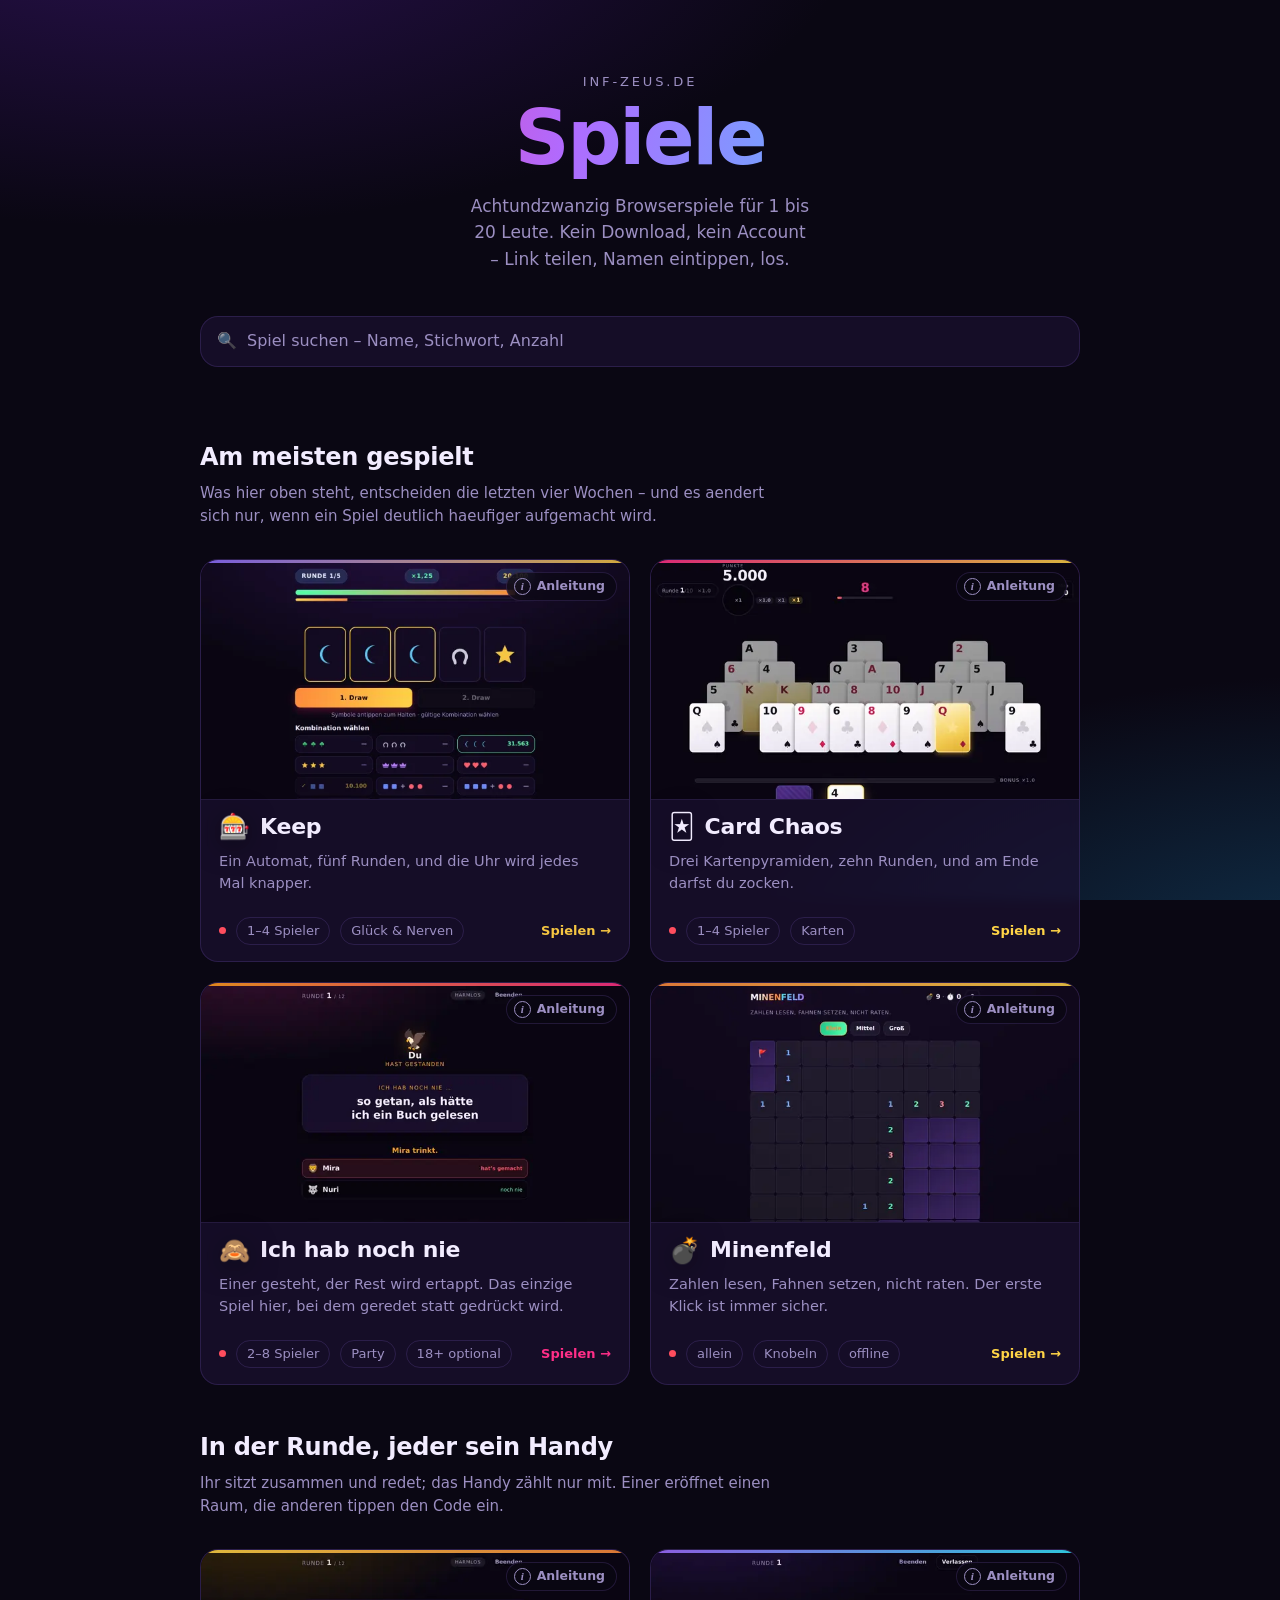
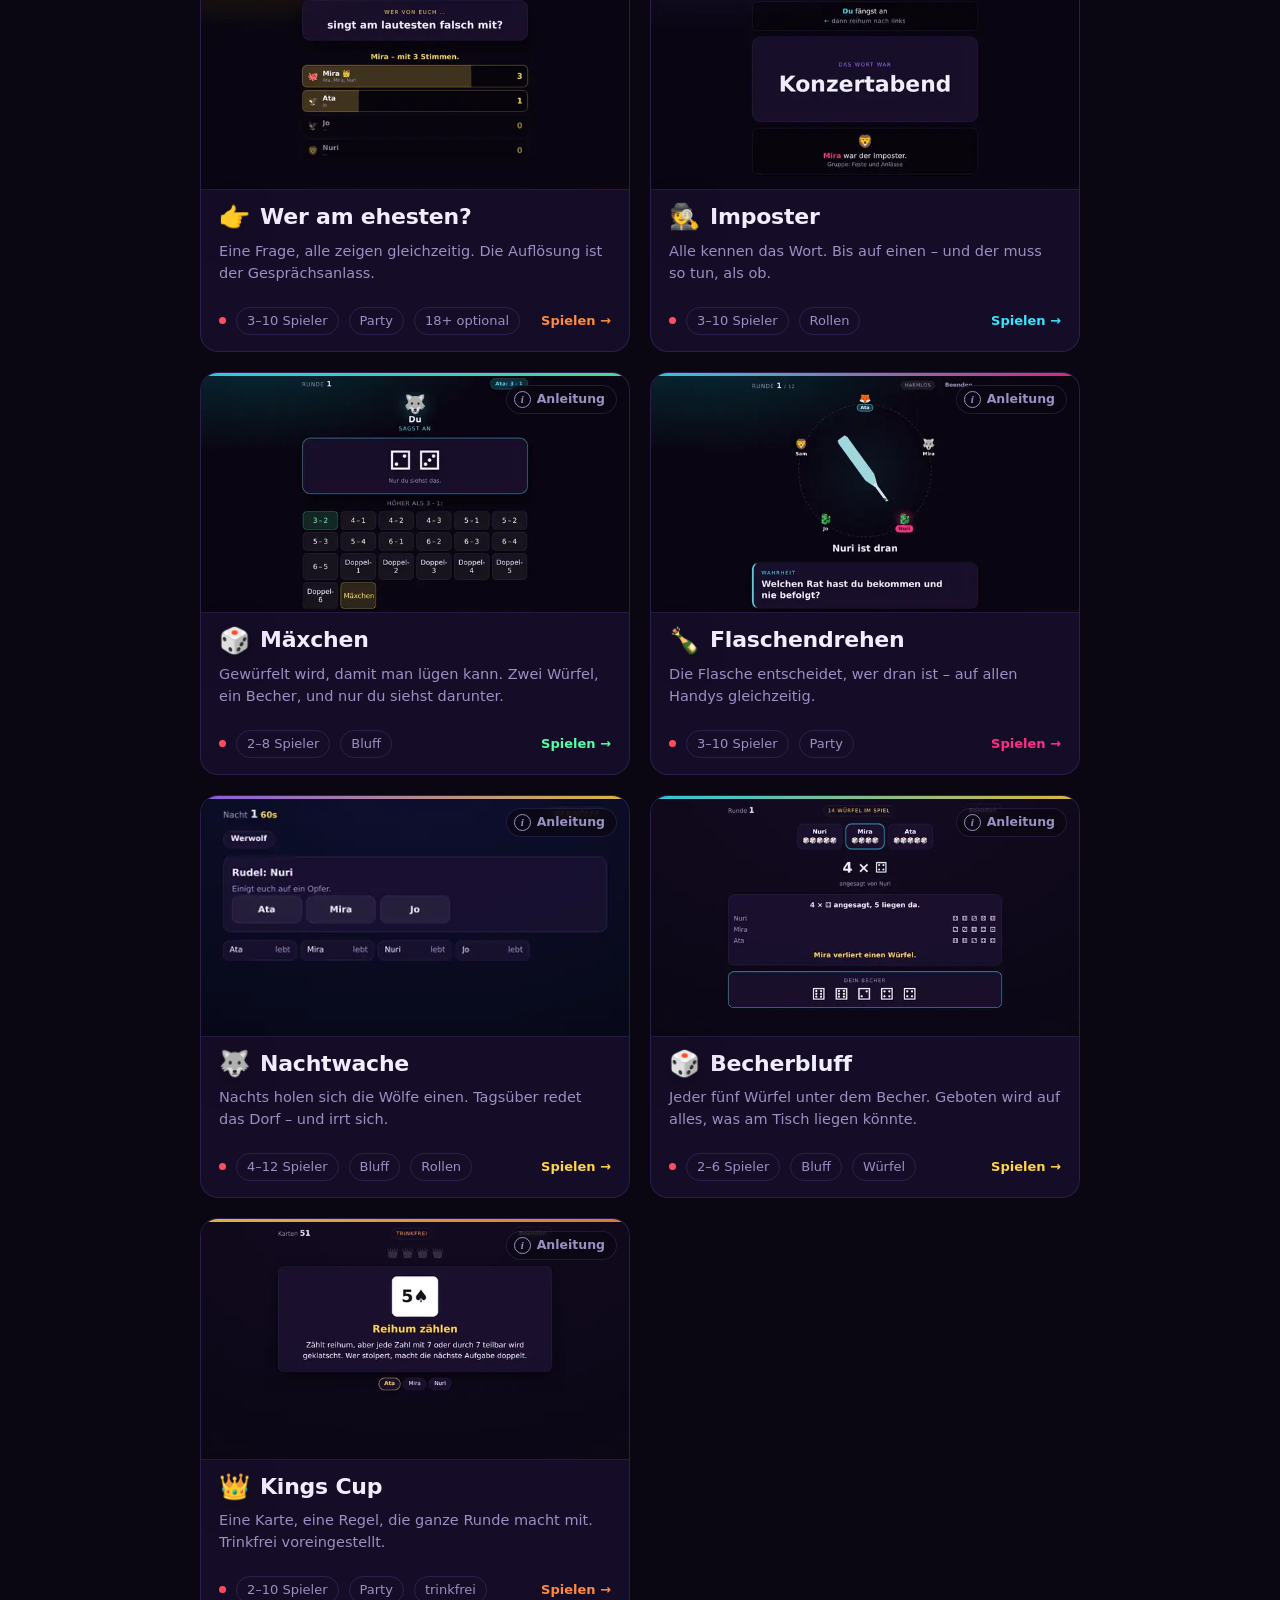
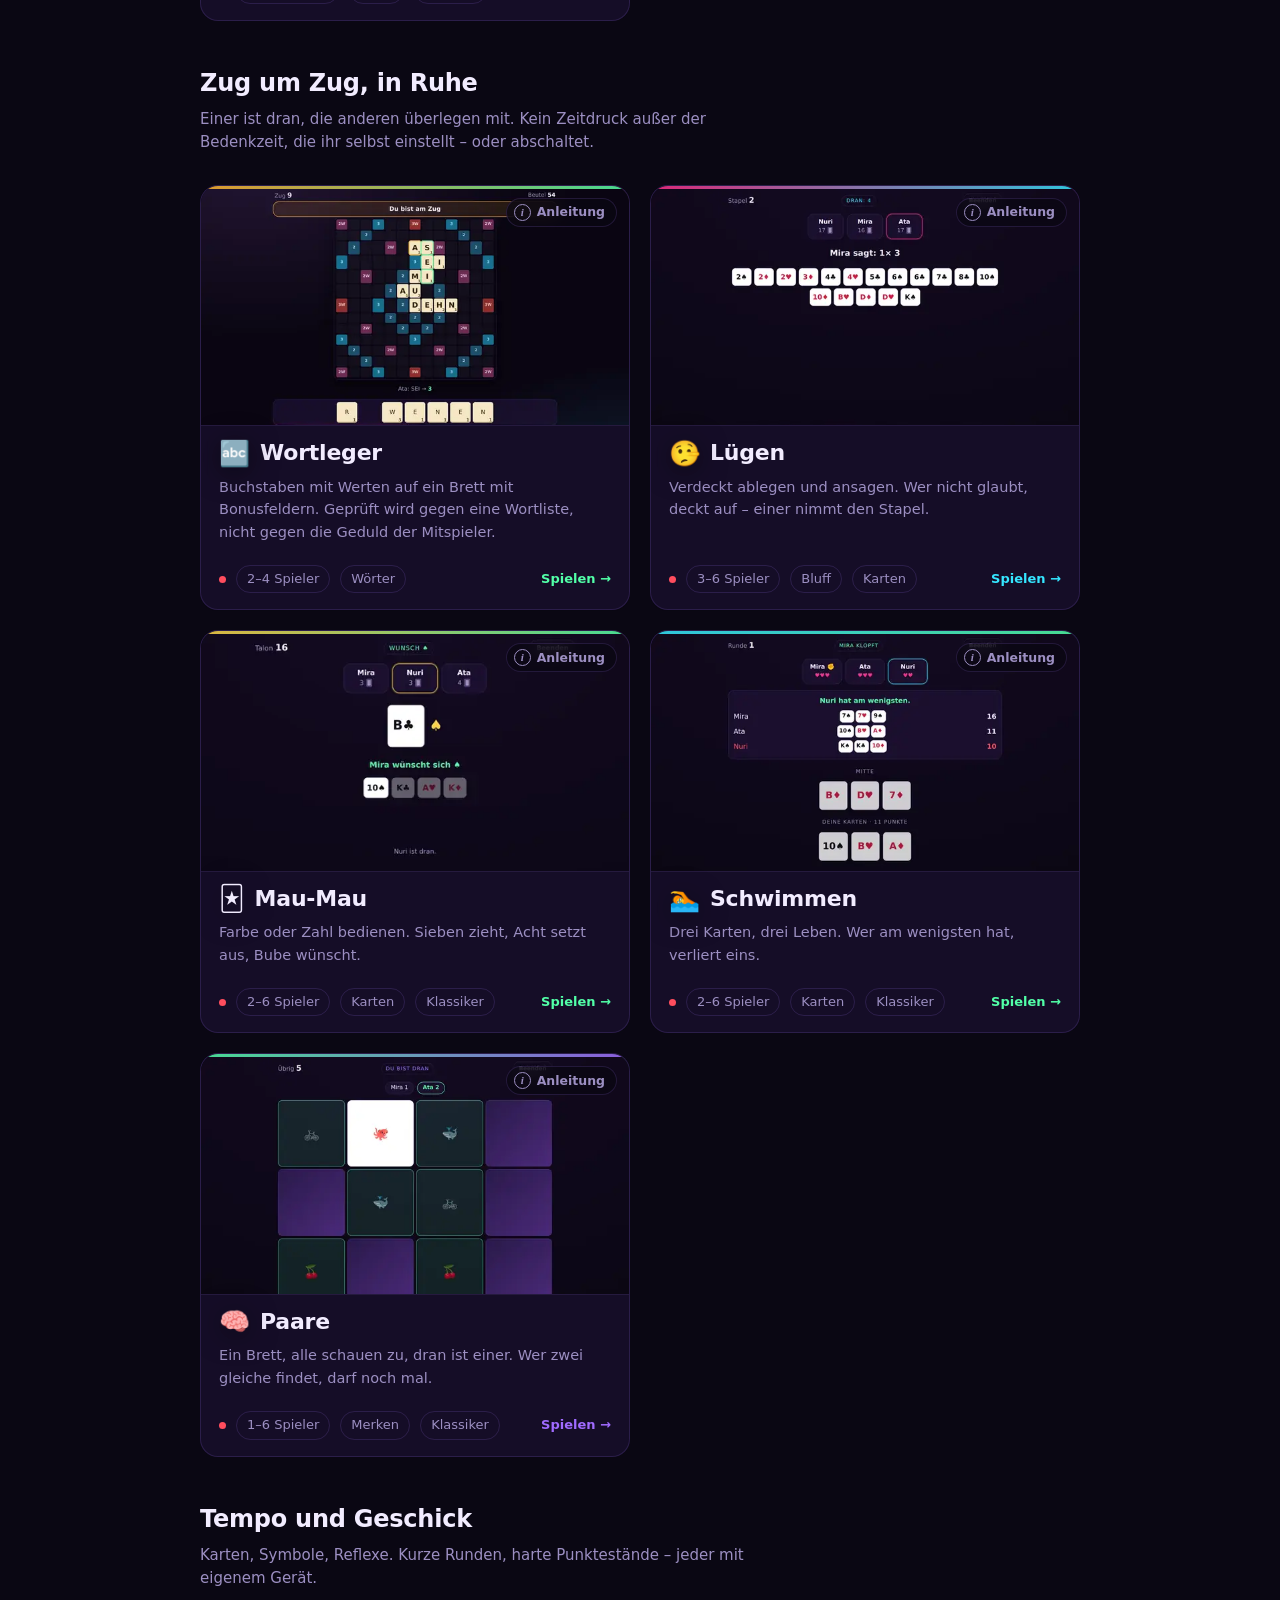
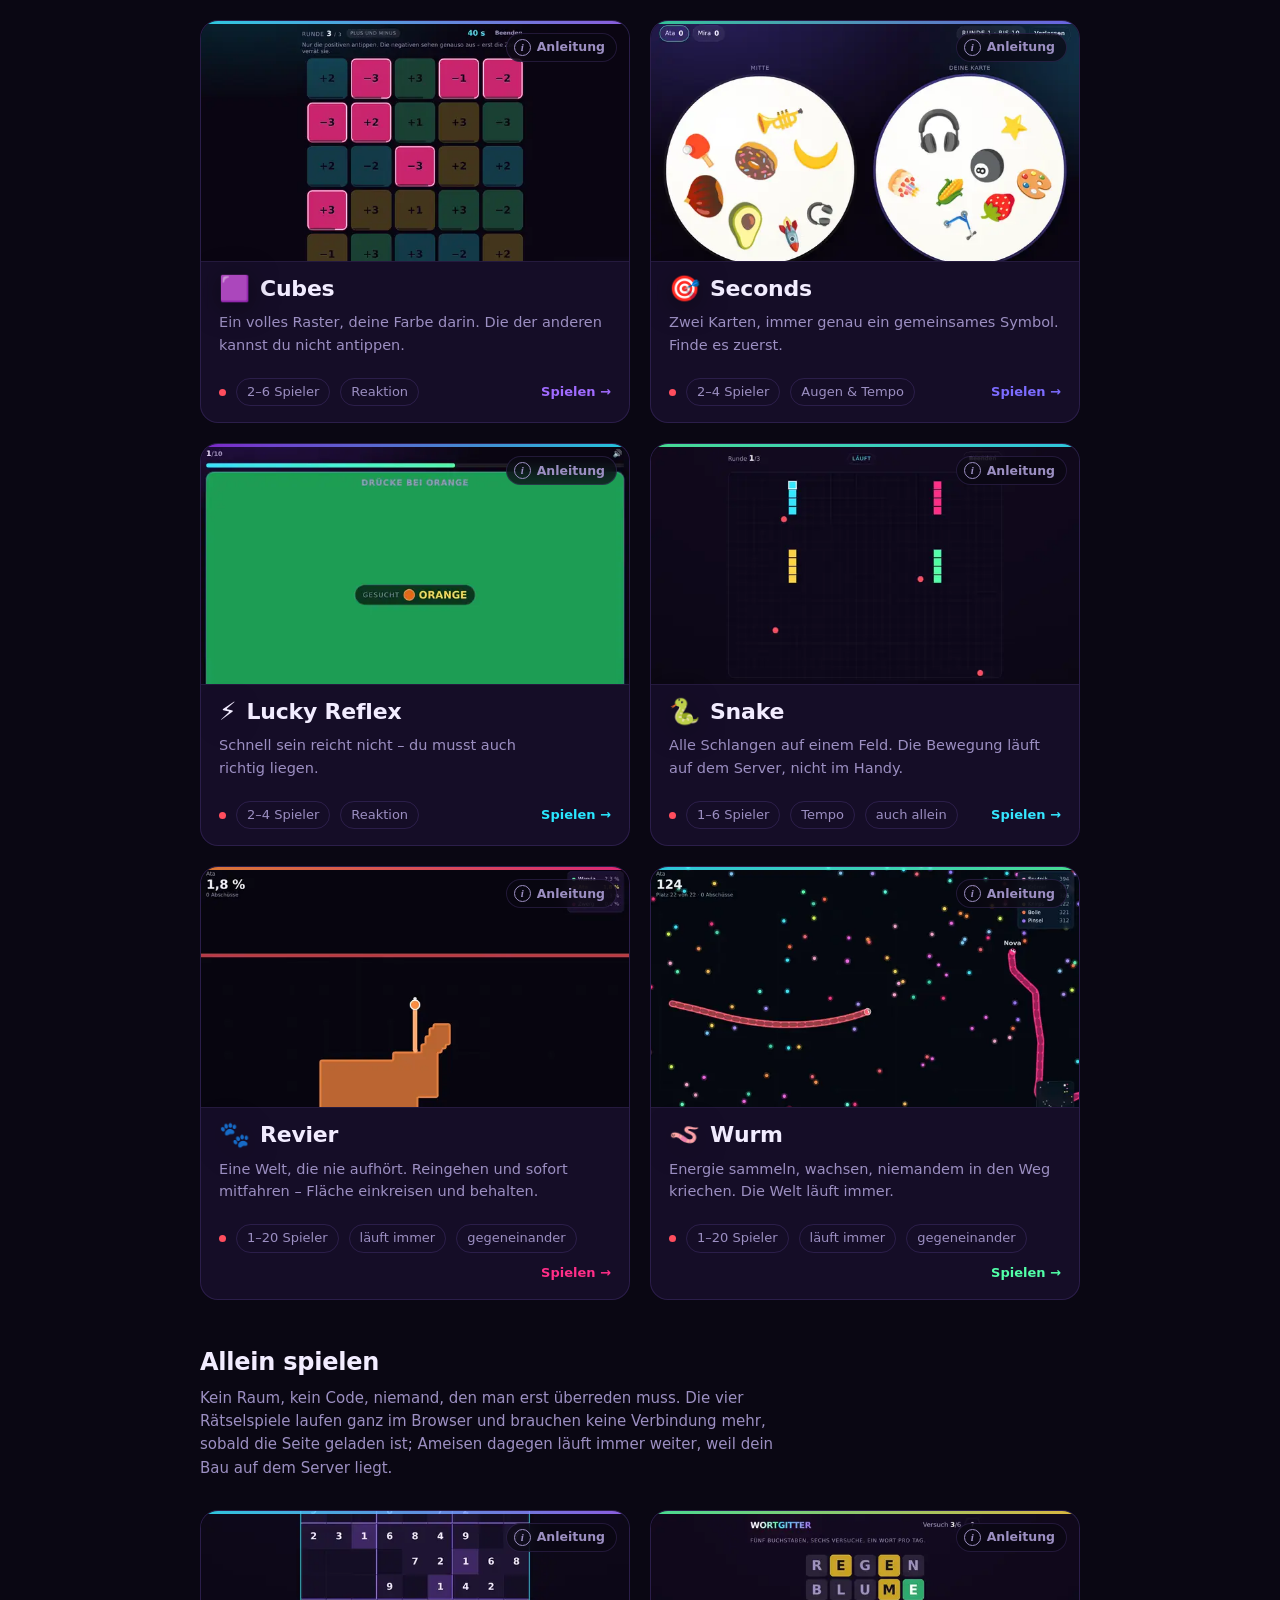
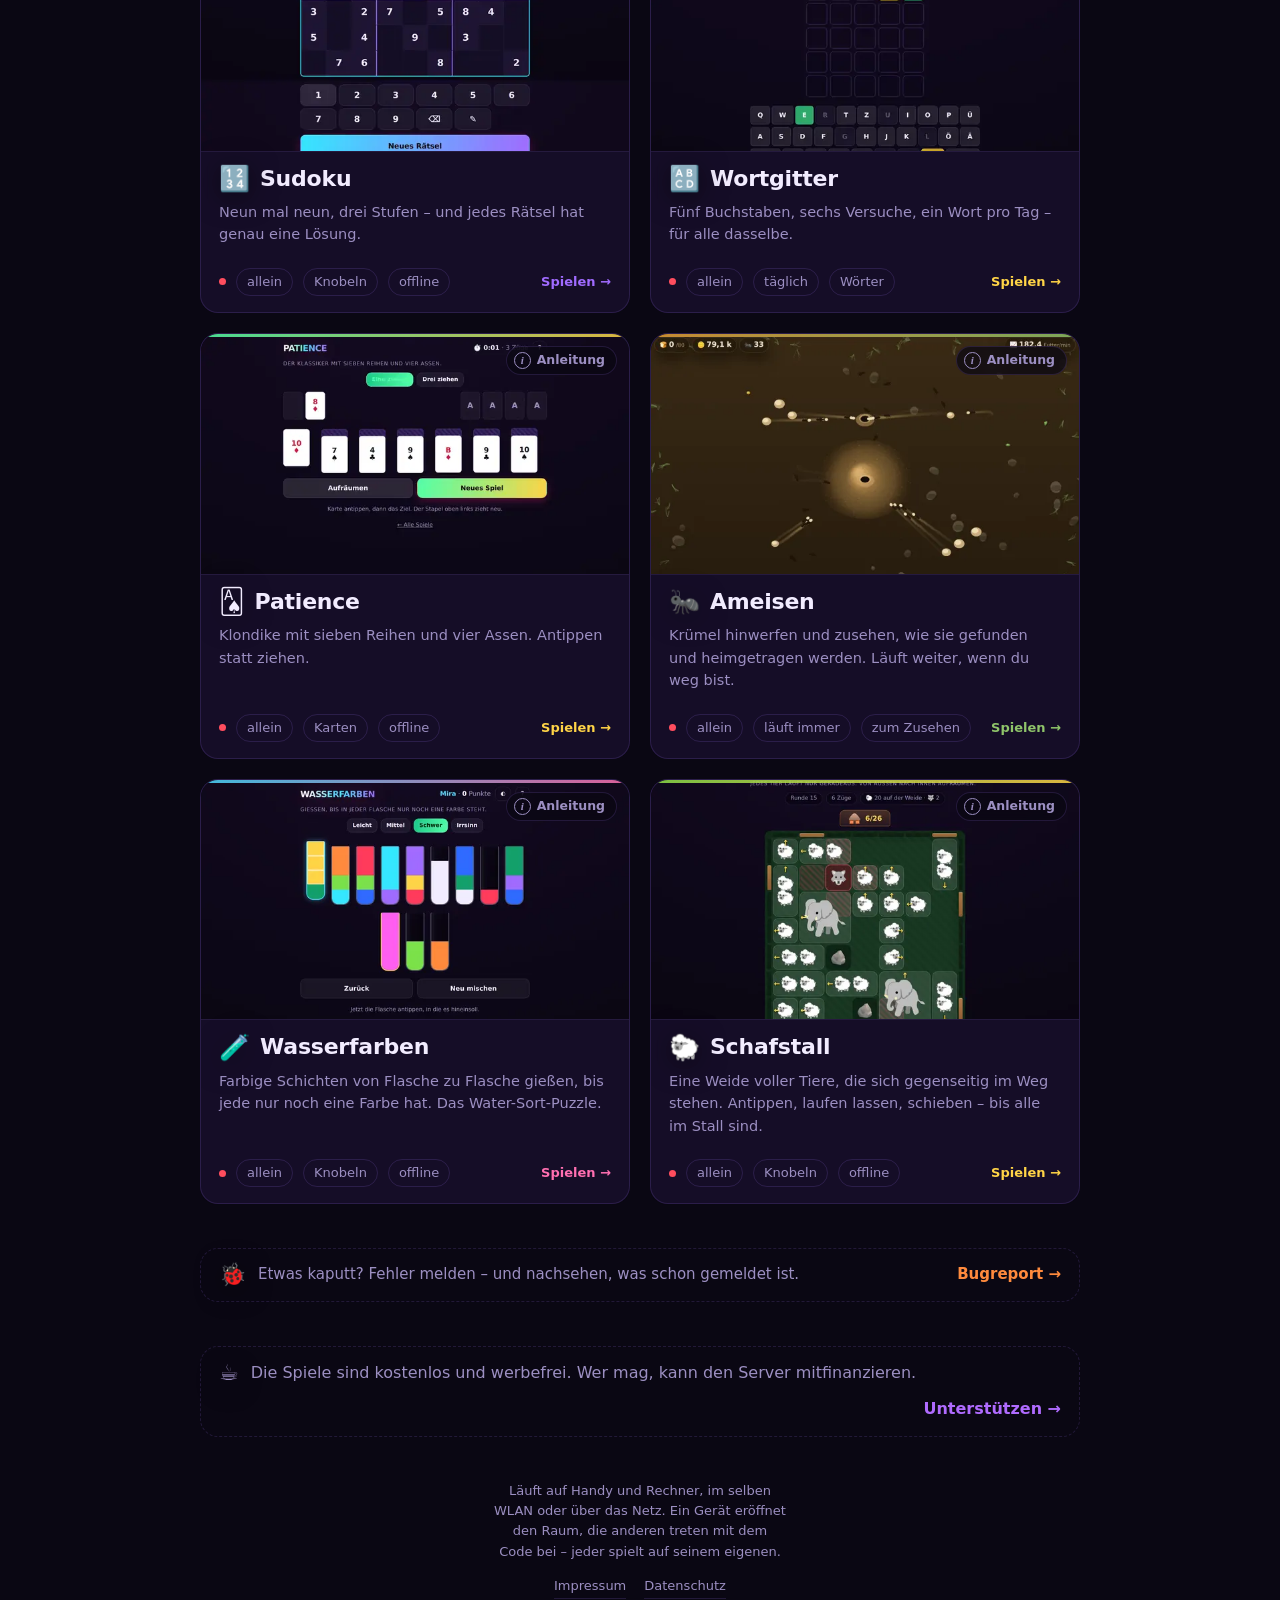
==== spiele/index.html @ d4112735 "Schafstall: Kachel und Bild auf Elefantenblock und stillstehenden Wolf Die Kachel erklaerte den Wolf" ====
<!DOCTYPE html>
<html lang="de">
<head>
<meta charset="utf-8">
<meta name="viewport" content="width=device-width, initial-scale=1, viewport-fit=cover">
<title>Spiele – inf-zeus.de</title>
<meta name="description" content="Achtundzwanzig Browserspiele für 1 bis 20 Leute. Ohne Installation, ohne Account.">
<meta name="theme-color" content="#0a0713">
<link rel="icon" href="data:image/svg+xml,<svg xmlns='http://www.w3.org/2000/svg' viewBox='0 0 100 100'><text y='.9em' font-size='90'>🎲</text></svg>">
<style>
/* Höhen in dvh, nicht vh: auf Android zählt vh die URL-Leiste nicht mit. */
:root {
  --bg: #0a0713;
  --panel: rgba(28, 18, 50, .66);
  --line: rgba(160, 120, 255, .16);
  --ink: #f2ecff;
  --dim: #9c8fc2;
  --radius: 18px;
}

* { box-sizing: border-box; margin: 0; padding: 0; }

html { -webkit-text-size-adjust: 100%; }

body {
  min-height: 100dvh;
  background:
    radial-gradient(90vw 60dvh at 12% -12%, #2a1150 0%, transparent 62%),
    radial-gradient(80vw 55dvh at 105% 108%, #10314c 0%, transparent 60%),
    var(--bg);
  background-attachment: fixed;
  color: var(--ink);
  font: 400 16px/1.55 system-ui, -apple-system, "Segoe UI", Roboto, sans-serif;
  -webkit-tap-highlight-color: transparent;
  display: flex;
  flex-direction: column;
  align-items: center;
  padding: clamp(28px, 7vw, 72px) 18px calc(40px + env(safe-area-inset-bottom));
  gap: clamp(26px, 5vw, 44px);
}

/* --- Kopf ---------------------------------------------------------------- */

header {
  width: 100%;
  max-width: 880px;
  text-align: center;
}

.eyebrow {
  font-size: 13px;
  letter-spacing: .22em;
  text-transform: uppercase;
  color: var(--dim);
  margin-bottom: 10px;
}

h1 {
  font-size: clamp(42px, 13vw, 76px);
  line-height: .95;
  letter-spacing: -.03em;
  font-weight: 800;
  background: linear-gradient(100deg, #ff2e88 0%, #b06bff 42%, #29e7ff 100%);
  -webkit-background-clip: text;
  background-clip: text;
  color: transparent;
  padding-bottom: .06em;
}

.sub {
  margin: 14px auto 0;
  max-width: 44ch;
  color: var(--dim);
  font-size: clamp(15px, 4vw, 17px);
  text-wrap: balance;
}

/* --- Suche --------------------------------------------------------------- */
/* Achtundzwanzig Kacheln sind viel zu scrollen, wenn man schon weiß, was man
   sucht. Das Feld steht auf `display: none` und wird erst vom Skript
   eingeblendet: ohne JS filtert es nichts, dann soll es auch nichts
   versprechen. */
.suche {
  display: none;
  width: 100%;
  max-width: 880px;
}
.suche.an { display: block; }

.suchfeld {
  display: flex;
  align-items: center;
  gap: 10px;
  padding: 12px 16px;
  border: 1px solid var(--line);
  border-radius: var(--radius);
  background: var(--panel);
  backdrop-filter: blur(6px);
  transition: border-color .18s ease;
}
.suchfeld:focus-within { border-color: rgba(160, 120, 255, .5); }
.suchfeld .lupe { opacity: .65; }

#suche {
  flex: 1;
  min-width: 0;
  padding: 0;
  border: 0;
  background: none;
  color: var(--ink);
  font: inherit;
}
#suche:focus { outline: none; }
#suche::placeholder { color: var(--dim); }
#suche::-webkit-search-cancel-button { filter: grayscale(1) invert(1) opacity(.55); }

.such-info {
  margin-top: 10px;
  text-align: center;
  color: var(--dim);
  font-size: 14px;
  min-height: 1.3em;
}

/* Gefilterte Kacheln und leere Kategorien tragen `hidden`. Ohne !important
   gewinnt das `display: flex` der Kachel gegen das Attribut. */
[hidden] { display: none !important; }

/* --- Kacheln ------------------------------------------------------------- */

/* --- Kategorien ---------------------------------------------------------- */
/* Ab zehn Spielen ist ein einziges Raster eine Wand. Die Überschrift sagt
   nicht nur, was für Spiele kommen, sondern vor allem, *was man braucht*:
   ein Gerät oder eines pro Person. Das ist die Frage, die vor dem Klicken
   steht. */

.gruppe {
  width: 100%;
  max-width: 880px;
  /* Zieht die Überschrift an ihr Raster heran und weg vom vorigen. Der
     Seitenabstand (body gap) gilt für beide gleich, das reicht hier nicht. */
  margin-bottom: -14px;
}

.gruppe-titel {
  font-size: clamp(19px, 5vw, 24px);
  font-weight: 700;
  letter-spacing: -.01em;
}

.gruppe-sub {
  margin-top: 6px;
  max-width: 62ch;
  color: var(--dim);
  font-size: 15px;
  text-wrap: pretty;
}

/* --- Kachelraster -------------------------------------------------------- */

.raster {
  width: 100%;
  max-width: 880px;
  display: grid;
  grid-template-columns: 1fr;
  gap: 16px;
}

@media (min-width: 720px) {
  .raster { grid-template-columns: 1fr 1fr; gap: 20px; }
  /* Eine allein stehende letzte Kachel wurde hier früher über beide Spalten
     gezogen, damit sie nicht abgeschnitten wirkt. Seit die Kachel einen
     Screenshot trägt, geht das nicht mehr auf: doppelt so breit wäre das Bild
     bei 16:9 ein halber Bildschirm hoch, und mit fester Höhe bleibt ein
     gequetschter Streifen aus der Bildmitte übrig. Eine Lücke neben der
     Kachel sieht besser aus als ein schlechtes Bild – deshalb behalten alle
     Kacheln dieselbe Breite. */
}

/* Die Anleitung im <template> wird nie angezeigt, nur geklont – der Browser
   rendert sie ohnehin nicht. Die Zeile steht hier als Hinweis für den
   nächsten, der sich fragt, wo die Schritte herkommen. */
.game > template { display: none; }

.game {
  --accent: #b06bff;
  --accent2: #29e7ff;
  position: relative;
  display: flex;
  flex-direction: column;
  border: 1px solid var(--line);
  border-radius: var(--radius);
  background: var(--panel);
  backdrop-filter: blur(6px);
  overflow: hidden;
  isolation: isolate;
  transition: transform .18s ease, border-color .18s ease, box-shadow .18s ease;
}

/* Der Link traegt den Innenabstand, nicht die Kachel: so bleibt die ganze
   Flaeche klickbar, und der Info-Knopf kann trotzdem daneben liegen. Ein
   Knopf im Inneren eines <a> waere ungueltiges Markup.
   Oben kein Abstand: dort sitzt der Screenshot randlos. */
.game-link {
  flex: 1;
  display: flex;
  flex-direction: column;
  gap: 10px;
  padding: 0 18px 16px;
  color: inherit;
  text-decoration: none;
}

/* --- Screenshot auf der Kachel -------------------------------------------
   Die Namen der Spiele sagen Fremden wenig – „Revier", „Keep", „Nachtwache"
   muss man kennen. Ein Bild des laufenden Spiels sagt in einer halben Sekunde
   mehr als der Absatz, der hier vorher stand. Der Absatz ist nicht weg, er
   steht im Anleitungsdialog hinter dem Knopf oben rechts.
   Geladen wird eine 640px breite Fassung aus bilder/klein/ (zusammen ~200 KB
   statt ~950 KB), das grosse Bild bleibt dem Dialog vorbehalten. */
.schnappschuss {
  margin: 0 -18px;
  width: calc(100% + 36px);
  /* Ohne height:auto gewinnt das height-Attribut aus dem Markup (das dort
     gegen Umbrueche beim Laden steht) und aspect-ratio bliebe wirkungslos. */
  height: auto;
  aspect-ratio: 16 / 9;
  object-fit: cover;
  /* Oben steht bei diesen Aufnahmen das, woran man das Spiel erkennt. */
  object-position: center top;
  background: rgba(0, 0, 0, .35);
  border-bottom: 1px solid var(--line);
}

/* Symbol und Titel in eine Zeile: das Symbol war als eigene Zeile eine
   Kopfleiste, neben dem Titel ist es eine Marke. */
.kopf {
  display: flex;
  align-items: center;
  gap: 10px;
  padding-top: 4px;
}

/* Farbiger Schimmer je Spiel, liegt hinter dem Inhalt */
.game::before {
  content: "";
  position: absolute;
  inset: -40% -30% auto auto;
  width: 260px;
  height: 260px;
  background: radial-gradient(circle, var(--accent) 0%, transparent 68%);
  opacity: .26;
  z-index: -1;
  transition: opacity .18s ease;
}

/* Akzentkante oben */
.game::after {
  content: "";
  position: absolute;
  inset: 0 0 auto 0;
  height: 3px;
  background: linear-gradient(90deg, var(--accent), var(--accent2));
  opacity: .85;
}

/* focus-within statt focus-visible: fokussierbar ist jetzt der Link in der
   Kachel, nicht die Kachel selbst. */
.game:hover, .game:focus-within {
  transform: translateY(-3px);
  border-color: color-mix(in srgb, var(--accent) 55%, transparent);
  box-shadow: 0 16px 40px rgba(0, 0, 0, .5);
  outline: none;
}
.game:hover::before, .game:focus-within::before { opacity: .42; }
.game:active { transform: translateY(0); }

/* --- Info-Knopf ---------------------------------------------------------- */

/* Der Knopf haelt jetzt den ganzen Text, der vorher auf der Kachel stand –
   also bekommt er auch eine Beschriftung. Ein nacktes „i" auf einem
   Screenshot uebersieht man. */
.info {
  position: absolute;
  top: 12px;
  right: 12px;
  z-index: 2;
  display: inline-flex;
  align-items: center;
  gap: 6px;
  padding: 5px 11px 5px 7px;
  border-radius: 999px;
  border: 1px solid var(--line);
  background: rgba(10, 7, 19, .72);
  backdrop-filter: blur(8px);
  color: var(--dim);
  font-family: inherit;
  font-size: 12.5px;
  font-weight: 600;
  line-height: 1;
  cursor: pointer;
  transition: color .18s ease, border-color .18s ease, background .18s ease;
}
.info > span {
  display: grid;
  place-items: center;
  width: 17px;
  height: 17px;
  border-radius: 50%;
  border: 1px solid currentColor;
  font: italic 700 11px/1 Georgia, "Times New Roman", serif;
}
.info:hover, .info:focus-visible {
  color: var(--ink);
  border-color: var(--accent2);
  background: rgba(10, 7, 19, .92);
  outline: none;
}

@media (hover: none) {
  .game:hover { transform: none; }
}

.icon {
  font-size: 34px;
  line-height: 1;
  filter: drop-shadow(0 4px 14px rgba(0, 0, 0, .5));
}

.kopf .icon {
  font-size: 25px;
  flex: none;
}

.game h3 {
  font-size: clamp(19px, 4.6vw, 22px);
  font-weight: 700;
  line-height: 1.15;
  letter-spacing: -.01em;
}

/* Ein Satz, was das Spiel ist. Mehr steht im Dialog. */
.game .kurz {
  color: var(--dim);
  font-size: 14.5px;
  text-wrap: pretty;
}

/* Der lange Text bleibt in der Kachel stehen – aber unsichtbar. Er ist die
   Quelle fuer den Dialog und fuer die Suche, damit jedes Spiel weiterhin
   genau einmal in dieser Datei beschrieben ist. */
.game .lang { display: none; }

.meta {
  margin-top: auto;
  padding-top: 12px;
  display: flex;
  align-items: center;
  gap: 10px;
  flex-wrap: wrap;
  font-size: 13px;
  color: var(--dim);
}

.tag {
  border: 1px solid var(--line);
  border-radius: 999px;
  padding: 3px 10px;
  white-space: nowrap;
}

.go {
  margin-left: auto;
  font-weight: 650;
  color: var(--accent2);
  white-space: nowrap;
}

/* Statuspunkt: wird per JS auf .up / .down gesetzt, ohne JS unsichtbar */
.dot {
  width: 7px;
  height: 7px;
  border-radius: 50%;
  background: currentColor;
  opacity: 0;
  transition: opacity .3s ease;
}
.dot.up { color: #52ffa8; opacity: .8; }
.dot.down { color: #ff4d5e; opacity: 1; }

/* --- Fehler melden ------------------------------------------------------- */

/* Bewusst keine .game-Kachel: der Bugreport ist kein Spiel und gehört in
   keine der Kategorien. Als Kachel würde er eine davon verfälschen. */
.melden {
  width: 100%;
  max-width: 880px;
  display: flex;
  align-items: center;
  gap: 12px;
  flex-wrap: wrap;
  padding: 14px 18px;
  border: 1px dashed var(--line);
  border-radius: var(--radius);
  color: var(--dim);
  text-decoration: none;
  font-size: 15px;
  text-wrap: pretty;
  transition: border-color .18s ease, color .18s ease, background .18s ease;
}

.melden:hover, .melden:focus-visible {
  border-color: #ff8a3d;
  background: rgba(255, 138, 61, .08);
  color: var(--ink);
  outline: none;
}

.melden .icon { font-size: 22px; }
.melden .go { color: #ff8a3d; }

/* --- Spenden ------------------------------------------------------------- */

/* Erbt .melden, damit die beiden Zeilen unter dem Raster gleich aussehen.
   Als <button> braucht es die Schrift-Vererbung, die ein <a> geschenkt kriegt. */
.spende {
  font: inherit;
  text-align: left;
  cursor: pointer;
  background: none;
}
.spende:hover, .spende:focus-visible {
  border-color: #b06bff;
  background: rgba(176, 107, 255, .08);
  color: var(--ink);
  outline: none;
}
.spende .go { color: #b06bff; }

dialog {
  border: 1px solid var(--line);
  border-radius: var(--radius);
  background: #150e26;
  color: var(--ink);
  padding: 0;
  max-width: 400px;
  width: calc(100% - 36px);
  box-shadow: 0 24px 60px rgba(0, 0, 0, .6);
  /* Zentriert sich normalerweise per margin:auto selbst – das nimmt ihm aber
     der * { margin: 0 } ganz oben weg, sonst klebt der Dialog links oben. */
  margin: auto;
}
dialog::backdrop { background: rgba(6, 3, 14, .72); backdrop-filter: blur(3px); }

dialog form {
  padding: 28px 26px 22px;
  display: flex;
  flex-direction: column;
  gap: 12px;
  text-align: center;
}

.danke-icon { font-size: 42px; line-height: 1; }

/* --- Spiel-Vorschau ------------------------------------------------------ */

#spielDialog { max-width: 560px; }

.dialog-inhalt {
  padding: 26px 24px 22px;
  display: flex;
  flex-direction: column;
  gap: 12px;
}

.dialog-zu {
  position: absolute;
  top: 10px;
  right: 10px;
  z-index: 2;
  width: 32px;
  height: 32px;
  border-radius: 50%;
  border: 0;
  background: rgba(10, 7, 19, .6);
  color: var(--dim);
  font-size: 15px;
  font-family: inherit;
  cursor: pointer;
  transition: color .18s ease, background .18s ease;
}
.dialog-zu:hover, .dialog-zu:focus-visible {
  color: var(--ink);
  background: rgba(10, 7, 19, .9);
  outline: none;
}

#spielDialog h2 {
  font-size: 25px;
  font-weight: 800;
  letter-spacing: -.02em;
  padding-right: 34px;   /* laesst dem Schliessen-Knopf Platz */
}

/* Der Einzeiler von der Kachel, hier als Vorspann hervorgehoben … */
.dialog-kurz {
  color: var(--ink);
  font-size: 16px;
  font-weight: 600;
  text-wrap: pretty;
}
/* … und darunter der Absatz, der bis zum Umbau auf der Kachel stand. */
.dialog-lang { color: var(--dim); font-size: 15px; text-wrap: pretty; }

.schau { margin: 4px 0 2px; }
.schau img {
  display: block;
  width: 100%;
  height: auto;
  border-radius: 12px;
  border: 1px solid var(--line);
  background: #0a0612;
}
.schau figcaption {
  margin-top: 7px;
  font-size: 12px;
  color: var(--dim);
  text-align: center;
}

#spielDialog h3 {
  margin-top: 6px;
  font-size: 13px;
  letter-spacing: .14em;
  text-transform: uppercase;
  color: var(--dim);
}

#spielSchritte {
  margin: 0;
  padding-left: 20px;
  display: flex;
  flex-direction: column;
  gap: 8px;
  font-size: 15px;
  line-height: 1.5;
}
#spielSchritte li { text-wrap: pretty; }
#spielSchritte::marker, #spielSchritte li::marker {
  color: var(--accent2, #29e7ff);
  font-weight: 700;
}

.btn-spielen {
  margin-top: 10px;
  align-self: stretch;
  text-align: center;
  text-decoration: none;
  border-radius: 12px;
  padding: 14px 20px;
  font-weight: 700;
  font-size: 16px;
  color: #180a12;
  background: linear-gradient(100deg, var(--accent, #b06bff), var(--accent2, #29e7ff));
  transition: filter .15s ease;
}
.btn-spielen:hover, .btn-spielen:focus-visible { filter: brightness(1.1); outline: none; }

/* Der Weg zum Bugreport steht bewusst leise unter dem Spielen-Knopf: gesucht
   wird er erst, wenn etwas kaputt ist. Das Spiel haengt er selbst an. */
.dialog-melden {
  align-self: center;
  margin-top: 2px;
  font-size: 13.5px;
  color: var(--dim);
  text-decoration: none;
}
.dialog-melden:hover, .dialog-melden:focus-visible {
  color: var(--accent2, #29e7ff); outline: none;
}

dialog h2 { font-size: 21px; font-weight: 700; letter-spacing: -.01em; }
dialog p { color: var(--dim); font-size: 15px; text-wrap: pretty; }
dialog .klein { font-size: 13.5px; }

.btn-schliessen {
  margin-top: 6px;
  border: 0;
  border-radius: 12px;
  padding: 13px 20px;
  font: 700 15px/1 inherit;
  font-family: inherit;
  cursor: pointer;
  color: #180a12;
  background: linear-gradient(100deg, #b06bff, #29e7ff);
  transition: filter .15s ease;
}
.btn-schliessen:hover { filter: brightness(1.1); }

/* --- Fuß ----------------------------------------------------------------- */

footer {
  color: var(--dim);
  font-size: 13px;
  text-align: center;
  max-width: 46ch;
  text-wrap: balance;
}

footer a { color: inherit; }

/* Pflichtlinks: deutlich abgesetzt, aber nicht lauter als der Rest des Fußes. */
.recht {
  margin-top: 14px;
  display: flex;
  gap: 18px;
  justify-content: center;
  flex-wrap: wrap;
}
.recht a {
  text-decoration: none;
  border-bottom: 1px solid var(--line);
  padding-bottom: 2px;
  transition: color .18s ease, border-color .18s ease;
}
.recht a:hover, .recht a:focus-visible {
  color: var(--ink);
  border-color: currentColor;
  outline: none;
}

@media (prefers-reduced-motion: reduce) {
  * { transition: none !important; }
}
</style>
</head>
<body>

<header>
  <div class="eyebrow">inf-zeus.de</div>
  <h1>Spiele</h1>
  <p class="sub">Achtundzwanzig Browserspiele für 1 bis 20 Leute. Kein Download, kein Account
    – Link teilen, Namen eintippen, los.</p>
</header>

<div class="suche" id="sucheBox">
  <label class="suchfeld">
    <span class="lupe" aria-hidden="true">🔍</span>
    <input id="suche" type="search" autocomplete="off" spellcheck="false"
           placeholder="Spiel suchen – Name, Stichwort, Anzahl"
           aria-label="Spiele durchsuchen">
  </label>
  <p class="such-info" id="suchErgebnis" role="status" aria-live="polite"></p>
</div>

<section class="gruppe" aria-labelledby="gruppe-beliebt">
  <h2 class="gruppe-titel" id="gruppe-beliebt">Am meisten gespielt</h2>
  <p class="gruppe-sub">Was hier oben steht, entscheiden die letzten vier Wochen – und es aendert sich nur, wenn ein Spiel deutlich haeufiger aufgemacht wird.</p>
</section>

<main class="raster">
  <article class="game" style="--accent:#8a6cff; --accent2:#f5c542;;"
           data-spiel="keep" data-heimat="gruppe-tempo" data-platz="4" data-bild="bilder/keep-spiel.webp">
    <button class="info" type="button" aria-label="Wie Keep gespielt wird"><span aria-hidden="true">i</span>Anleitung</button>
    <a class="game-link" href="/keep/">
      <img class="schnappschuss" src="bilder/klein/keep-spiel.webp" alt="Bildschirmfoto aus einer Partie Keep"
           width="640" height="435" loading="lazy" decoding="async">
      <div class="kopf">
        <span class="icon" aria-hidden="true">🎰</span>
        <h3>Keep</h3>
      </div>
      <p class="kurz">Ein Automat, fünf Runden, und die Uhr wird jedes Mal knapper.</p>
      <p class="lang">Drehen, halten, kombinieren. Fünf Runden, die immer kürzer werden – wer die wertvollste Kombination legt, räumt ab.</p>
      <div class="meta">
        <span class="dot" data-status></span>
        <span class="tag">1–4 Spieler</span>
        <span class="tag">Glück &amp; Nerven</span>
        <span class="go">Spielen →</span>
      </div>
    </a>
    <!-- Die Rundenanleitung fuer den Dialog. Sie steht hier und nicht in einem
         JS-Objekt, damit jedes Spiel genau einmal in dieser Datei beschrieben
         ist. -->
    <template class="ablauf">
        <li>Raum aufmachen, Link weitergeben – zu zweit bis zu viert. Allein geht auch: der Startknopf wartet nicht auf jemanden.</li>
        <li>Fünf Runden, und jede ist kürzer als die davor: von 90 Sekunden herunter auf 25.</li>
        <li>Die Walze dreht von allein. Danach darfst du zweimal nachziehen und dazwischen entscheiden, welche Symbole liegen bleiben.</li>
        <li>Aus dem, was steht, eine gültige Kombination wählen. Die Punkte hängen daran, wie selten sie ist – ein Fünfling zahlt das Zwanzigfache eines Drillings, und zwar in jeder Farbe. Das Symbol gibt nur einen kleinen Zuschlag: Herz vier Prozent, Kleeblatt zwei Promille.</li>
        <li>Unter der Uhr glüht ein zweiter Balken. Er fällt ständig und wird von jeder Kombination aufgeladen, von seltenen stärker – ein Fünfling füllt ihn ganz. Je heißer er steht, desto größer der Multiplikator, bis auf das Doppelte.</li>
        <li>Wer schnell spielt, hält ihn oben: ein zügiger Zug kostet weniger Glut, als ein Drilling einbringt. Findest du nichts mehr, ist die Runde vorbei.</li>
    </template>
  </article>

  <article class="game" style="--accent:#ff2e88; --accent2:#ffd447;;"
           data-spiel="cardchaos" data-heimat="gruppe-tempo" data-platz="3" data-bild="bilder/cardchaos-spiel.webp">
    <button class="info" type="button" aria-label="Wie Card Chaos gespielt wird"><span aria-hidden="true">i</span>Anleitung</button>
    <a class="game-link" href="/cardchaos/">
      <img class="schnappschuss" src="bilder/klein/cardchaos-spiel.webp" alt="Bildschirmfoto aus einer Partie Card Chaos"
           width="640" height="435" loading="lazy" decoding="async">
      <div class="kopf">
        <span class="icon" aria-hidden="true">🃏</span>
        <h3>Card Chaos</h3>
      </div>
      <p class="kurz">Drei Kartenpyramiden, zehn Runden, und am Ende darfst du zocken.</p>
      <p class="lang">Drei Pyramiden, ein Timer, zehn Runden. Wer am schnellsten Ketten baut, räumt die Türme ab.</p>
      <div class="meta">
        <span class="dot" data-status></span>
        <span class="tag">1–4 Spieler</span>
        <span class="tag">Karten</span>
        <span class="go">Spielen →</span>
      </div>
    </a>
    <!-- Die Rundenanleitung fuer den Dialog. Sie steht hier und nicht in einem
         JS-Objekt, damit jedes Spiel genau einmal in dieser Datei beschrieben
         ist. -->
    <template class="ablauf">
        <li>Tisch aufmachen, vierstelligen Code weitergeben – zu zweit bis zu viert. Allein geht auch: dann spielst du gegen deine eigene Bestzeit.</li>
        <li>Alle spielen gleichzeitig ihr eigenes Brett gegen dieselbe Uhr.</li>
        <li>Eine offene Karte geht, wenn sie genau eins über oder unter der Ablage liegt. König, Ass und Zwei zählen dabei rundherum.</li>
        <li>Passt nichts mehr, ziehst du eine neue Karte – das kostet dich deine Kette.</li>
        <li>Je länger die Kette, desto höher der Multiplikator. Nach der Runde darfst du die Hälfte deiner Punkte auf einen Münzwurf setzen.</li>
    </template>
  </article>

  <article class="game" style="--accent:#ff9f1c; --accent2:#ff2e88;;"
           data-spiel="nochnie" data-heimat="gruppe-runde" data-platz="0" data-bild="bilder/nochnie-spiel.webp">
    <button class="info" type="button" aria-label="Wie Ich hab noch nie gespielt wird"><span aria-hidden="true">i</span>Anleitung</button>
    <a class="game-link" href="/nochnie/">
      <img class="schnappschuss" src="bilder/klein/nochnie-spiel.webp" alt="Bildschirmfoto aus einer Partie Ich hab noch nie"
           width="640" height="435" loading="lazy" decoding="async">
      <div class="kopf">
        <span class="icon" aria-hidden="true">🙈</span>
        <h3>Ich hab noch nie</h3>
      </div>
      <p class="kurz">Einer gesteht, der Rest wird ertappt. Das einzige Spiel hier, bei dem geredet statt gedrückt wird.</p>
      <p class="lang">Das Spiel für die Runde am Tisch: Einer gesteht, alle anderen werden ertappt. Kein Zeitdruck, keine Reaktion – nur reden. Harmlose Karten sind voreingestellt, 18+ schaltet die Runde selbst frei.</p>
      <div class="meta">
        <span class="dot" data-status></span>
        <span class="tag">2–8 Spieler</span>
        <span class="tag">Party</span>
        <span class="tag">18+ optional</span>
        <span class="go">Spielen →</span>
      </div>
    </a>
    <!-- Die Rundenanleitung fuer den Dialog. Sie steht hier und nicht in einem
         JS-Objekt, damit jedes Spiel genau einmal in dieser Datei beschrieben
         ist. -->
    <template class="ablauf">
        <li>Raum aufmachen, Link weitergeben – zwei bis acht Leute, jeder mit eigenem Handy.</li>
        <li>Jede Runde sucht der Server eine Person aus. Sie sagt laut einen Satz, der mit „Ich hab noch nie …“ anfängt und für sie stimmt.</li>
        <li>Fällt ihr nichts ein, drückt sie auf „Mir fällt nichts ein“ und bekommt eine Karte – die sehen dann alle.</li>
        <li>Alle anderen gestehen: „Hab ich schon“ oder „Noch nie“. Aufgedeckt wird erst, wenn alle gedrückt haben, damit niemand abschaut.</li>
        <li>Wer erwischt wurde, steht rot in der Liste. Ob daraus ein Schluck wird, die Geschichte dazu oder nichts, entscheidet ihr – das Spiel zählt nur mit.</li>
        <li>Der Host stellt ein, was auf den Karten steht: harmlos, gemischt oder nur 18+. Vor den 18+-Karten fragt jedes Gerät einmal nach.</li>
    </template>
  </article>

  <article class="game" style="--accent:#ff8a3d; --accent2:#ffd447;"
           data-spiel="minenfeld" data-heimat="gruppe-allein" data-platz="0" data-bild="bilder/minenfeld-spiel.webp">
    <button class="info" type="button" aria-label="Wie Minenfeld gespielt wird"><span aria-hidden="true">i</span>Anleitung</button>
    <a class="game-link" href="/minenfeld/">
      <img class="schnappschuss" src="bilder/klein/minenfeld-spiel.webp" alt="Bildschirmfoto aus einer Partie Minenfeld"
           width="640" height="435" loading="lazy" decoding="async">
      <div class="kopf">
        <span class="icon" aria-hidden="true">💣</span>
        <h3>Minenfeld</h3>
      </div>
      <p class="kurz">Zahlen lesen, Fahnen setzen, nicht raten. Der erste Klick ist immer sicher.</p>
      <p class="lang">Der Klassiker, aufs Handy gebracht: tippen deckt auf, langer Druck setzt eine Fahne. Drei Größen, Bestzeit pro Größe. Läuft ganz im Browser, ohne Konto und ohne Server.</p>
      <div class="meta">
        <span class="dot" data-status></span>
        <span class="tag">allein</span>
        <span class="tag">Knobeln</span>
        <span class="tag">offline</span>
        <span class="go">Spielen →</span>
      </div>
    </a>
    <template class="ablauf">
        <li>Größe wählen: klein, mittel oder groß.</li>
        <li>Tippen deckt ein Feld auf. Der erste Klick trifft nie eine Mine.</li>
        <li>Jede Zahl sagt, wie viele Minen in den acht Feldern ringsum liegen.</li>
        <li>Langer Druck setzt eine Fahne – am Rechner geht auch Rechtsklick.</li>
        <li>Eine offene Zahl antippen deckt ringsum auf, sobald genug Fahnen stehen.</li>
        <li>Alle Felder ohne Mine aufgedeckt: geschafft. Die Bestzeit bleibt in deinem Browser.</li>
    </template>
  </article>
</main>

<section class="gruppe" aria-labelledby="gruppe-runde">
  <h2 class="gruppe-titel" id="gruppe-runde">In der Runde, jeder sein Handy</h2>
  <p class="gruppe-sub">Ihr sitzt zusammen und redet; das Handy zählt nur mit. Einer eröffnet einen Raum, die anderen tippen den Code ein.</p>
</section>

<main class="raster">
  <article class="game" style="--accent:#ffd447; --accent2:#ff8a3d;;"
           data-spiel="amehesten" data-heimat="gruppe-runde" data-platz="1" data-bild="bilder/amehesten-spiel.webp">
    <button class="info" type="button" aria-label="Wie Wer am ehesten gespielt wird"><span aria-hidden="true">i</span>Anleitung</button>
    <a class="game-link" href="/amehesten/">
      <img class="schnappschuss" src="bilder/klein/amehesten-spiel.webp" alt="Bildschirmfoto aus einer Partie Wer am ehesten?"
           width="640" height="435" loading="lazy" decoding="async">
      <div class="kopf">
        <span class="icon" aria-hidden="true">👉</span>
        <h3>Wer am ehesten?</h3>
      </div>
      <p class="kurz">Eine Frage, alle zeigen gleichzeitig. Die Auflösung ist der Gesprächsanlass.</p>
      <p class="lang">Eine Frage, und alle zeigen gleichzeitig auf eine Person. Aufgedeckt wird erst, wenn jeder gewählt hat – dann zeigen Balken, wer wie oft gemeint war und von wem. Der schnellste Einstieg von allen. Harmlose Fragen sind voreingestellt, 18+ schaltet die Runde selbst frei.</p>
      <div class="meta">
        <span class="dot" data-status></span>
        <span class="tag">3–10 Spieler</span>
        <span class="tag">Party</span>
        <span class="tag">18+ optional</span>
        <span class="go">Spielen →</span>
      </div>
    </a>
    <!-- Die Rundenanleitung fuer den Dialog. Sie steht hier und nicht in einem
         JS-Objekt, damit jedes Spiel genau einmal in dieser Datei beschrieben
         ist. -->
    <template class="ablauf">
        <li>Raum aufmachen, Link weitergeben – drei bis zehn Leute, jeder mit eigenem Handy.</li>
        <li>Jede Runde kommt eine Frage, die den Satz „Wer von euch …?“ ergänzt. Darunter stehen alle Namen aus dem Raum.</li>
        <li>Alle tippen gleichzeitig auf die Person, auf die es am ehesten zutrifft – auch auf sich selbst, wenn der Host das erlaubt hat.</li>
        <li>Solange nicht alle durch sind, kann man umentscheiden. Die eigene Wahl bleibt sichtbar, die der anderen nicht.</li>
        <li>Aufgedeckt wird erst, wenn alle gewählt haben. Dann kommen die Balken: wer wie viele Stimmen bekommen hat – und von wem.</li>
        <li>Jede Stimme ist ein Punkt für den Gewählten, wer eine Runde anführt bekommt eine Krone. Am Ende steht, über wen am meisten geredet wurde.</li>
        <li>Vier Stapel: Harmlos geht am Familientisch, Frech zielt auf Macken und Peinlichkeiten, Gemischt ist beides – und 18+ ist ein eigener Stapel, den der Host freischalten muss.</li>
    </template>
  </article>

  <article class="game" style="--accent:#a06bff; --accent2:#35e6ff;;"
           data-spiel="imposter" data-heimat="gruppe-runde" data-platz="2" data-bild="bilder/imposter-spiel.webp">
    <button class="info" type="button" aria-label="Wie Imposter gespielt wird"><span aria-hidden="true">i</span>Anleitung</button>
    <a class="game-link" href="/imposter/">
      <img class="schnappschuss" src="bilder/klein/imposter-spiel.webp" alt="Bildschirmfoto aus einer Partie Imposter"
           width="640" height="435" loading="lazy" decoding="async">
      <div class="kopf">
        <span class="icon" aria-hidden="true">🕵️</span>
        <h3>Imposter</h3>
      </div>
      <p class="kurz">Alle kennen das Wort. Bis auf einen – und der muss so tun, als ob.</p>
      <p class="lang">Alle bekommen dasselbe Wort – bis auf einen. Das Handy zeigt nur das Wort und teilt sonst nichts ein: reihum reden, aufeinander zeigen und streiten macht ihr am Tisch. Der längste Abend von allen.</p>
      <div class="meta">
        <span class="dot" data-status></span>
        <span class="tag">3–10 Spieler</span>
        <span class="tag">Rollen</span>
        <span class="go">Spielen →</span>
      </div>
    </a>
    <!-- Die Rundenanleitung fuer den Dialog. Sie steht hier und nicht in einem
         JS-Objekt, damit jedes Spiel genau einmal in dieser Datei beschrieben
         ist. -->
    <template class="ablauf">
        <li>Raum aufmachen, Link weitergeben – drei bis zehn Leute an einem Tisch, jeder mit eigenem Handy. Kein Bereitmelden: wer im Raum ist, ist dabei.</li>
        <li>Handy weglegen, Anruf, leerer Akku? Der Platz bleibt reserviert. Wer zurückkommt, ist wieder derselbe – mit derselben Karte, in derselben Runde.</li>
        <li>Der Host tippt auf „Austeilen“. Alle bekommen dasselbe Wort, zum Beispiel „Schleifpapier“. Einer bekommt es nicht – der sieht nur, dass er der Imposter ist. Mehr bekommt er auch nicht.</li>
        <li>Die Karte liegt <b>zugedeckt</b>: zum Ansehen den Deckel hochschieben und halten, beim Loslassen fällt er wieder zu. Das Handy kann offen liegen bleiben – anlassen ist sogar besser, sonst reißt die Verbindung.</li>
        <li>Oben steht, <b>wer anfängt und wie herum es geht</b>. Alle lesen denselben Satz; das Handy sagt trotzdem niemandem, dass er dran ist – gezählt wird am Tisch.</li>
        <li>Reihum sagt jeder laut ein Wort dazu.</li>
        <li>Nicht zu deutlich, sonst weiß der Imposter gleich Bescheid – aber auch nicht zu vage, sonst hält man dich selbst für ihn.</li>
        <li>Am Ende zeigt ihr aufeinander. Laut, gleichzeitig, wie ihr wollt. Das Handy stimmt nicht ab und zählt keine Punkte.</li>
        <li>Der Host tippt auf „Auflösen“: alle sehen, wer es war und wie das Wort hieß. Dann teilt er neu aus.</li>
    </template>
  </article>

  <article class="game" style="--accent:#35e6ff; --accent2:#52ffa8;;"
           data-spiel="maexchen" data-heimat="gruppe-runde" data-platz="3" data-bild="bilder/maexchen-spiel.webp">
    <button class="info" type="button" aria-label="Wie Mäxchen gespielt wird"><span aria-hidden="true">i</span>Anleitung</button>
    <a class="game-link" href="/maexchen/">
      <img class="schnappschuss" src="bilder/klein/maexchen-spiel.webp" alt="Bildschirmfoto aus einer Partie Mäxchen"
           width="640" height="435" loading="lazy" decoding="async">
      <div class="kopf">
        <span class="icon" aria-hidden="true">🎲</span>
        <h3>Mäxchen</h3>
      </div>
      <p class="kurz">Gewürfelt wird, damit man lügen kann. Zwei Würfel, ein Becher, und nur du siehst darunter.</p>
      <p class="lang">Zwei Würfel unter dem Becher, und nur du siehst sie. Sag an, was du angeblich hast – höher als der vor dir. Der Nächste glaubt es oder deckt auf. Einer verliert dabei immer ein Leben.</p>
      <div class="meta">
        <span class="dot" data-status></span>
        <span class="tag">2–8 Spieler</span>
        <span class="tag">Bluff</span>
        <span class="go">Spielen →</span>
      </div>
    </a>
    <!-- Die Rundenanleitung fuer den Dialog. Sie steht hier und nicht in einem
         JS-Objekt, damit jedes Spiel genau einmal in dieser Datei beschrieben
         ist. -->
    <template class="ablauf">
        <li>Raum aufmachen, Link weitergeben – zwei bis acht Leute, jeder mit eigenem Handy.</li>
        <li>Wer am Zug ist, schüttelt den Becher. Die zwei Würfel erscheinen nur auf seinem Bildschirm – der Server verrät sie sonst niemandem.</li>
        <li>Dann sagt er an, was er angeblich hat. Die Ansage muss die vorherige überbieten; ob sie zum eigenen Wurf passt, ist seine Sache.</li>
        <li>Der Nächste entscheidet: „Ich glaube“ – dann würfelt er selbst und muss noch höher ansagen. Oder „Ich glaub’s nicht“ – dann wird aufgedeckt.</li>
        <li>Beim Aufdecken verliert immer eine Seite ein Leben: war gelogen, der Ansager. War es wahr, der Zweifler.</li>
        <li>Die Rangfolge: 31 ist das Schlechteste, dann aufwärts bis 65, darüber die Doppel. Ganz oben steht die 21 – das Mäxchen. Es lässt sich nicht überbieten, nur anzweifeln, und das kostet doppelt.</li>
        <li>Wer keine Leben mehr hat, ist raus. Der Letzte am Tisch gewinnt.</li>
    </template>
  </article>

  <article class="game" style="--accent:#35e6ff; --accent2:#ff2e88;"
           data-spiel="flasche" data-heimat="gruppe-runde" data-platz="4" data-bild="bilder/flasche-spiel.webp">
    <button class="info" type="button" aria-label="Wie Flaschendrehen gespielt wird"><span aria-hidden="true">i</span>Anleitung</button>
    <a class="game-link" href="/flasche/">
      <img class="schnappschuss" src="bilder/klein/flasche-spiel.webp" alt="Bildschirmfoto aus einer Partie Flaschendrehen"
           width="640" height="435" loading="lazy" decoding="async">
      <div class="kopf">
        <span class="icon" aria-hidden="true">🍾</span>
        <h3>Flaschendrehen</h3>
      </div>
      <p class="kurz">Die Flasche entscheidet, wer dran ist – auf allen Handys gleichzeitig.</p>
      <p class="lang">Reihum dreht einer die Flasche – sie dreht sich auf allen Bildschirmen
        gleichzeitig und bleibt bei allen auf derselben Person stehen. Danach
        Wahrheit oder Pflicht. Oder nur die Flasche, wenn euch das reicht.</p>
      <div class="meta">
        <span class="dot" data-status></span>
        <span class="tag">3–10 Spieler</span>
        <span class="tag">Party</span>
        <span class="go">Spielen →</span>
      </div>
    </a>
    <!-- Die Rundenanleitung fuer den Dialog. Sie steht hier und nicht in einem
         JS-Objekt, damit jedes Spiel genau einmal in dieser Datei beschrieben
         ist. -->
    <template class="ablauf">
        <li>Raum aufmachen, Link weitergeben – drei bis zehn Leute, jeder mit eigenem Handy.</li>
        <li>Reihum dreht einer die Flasche. Sie dreht sich bei allen gleichzeitig und bleibt überall auf derselben Person stehen – der Server bestimmt das Ziel, nicht euer Gerät.</li>
        <li>Wen sie trifft, ist dran. Im Modus „Nur drehen“ ist die Runde damit vorbei; was dann passiert, macht ihr euch selbst aus.</li>
        <li>Sonst wählt die getroffene Person zwischen Wahrheit und Pflicht und bekommt eine Karte. Alle sehen sie.</li>
        <li>Passt die Karte nicht, gibt es mit einem Druck eine andere. Auslassen ist immer erlaubt und kostet nichts – es wird nur mitgezählt.</li>
        <li>Die Karten kommen ohne Alkohol, ohne Sex und ohne Körperkontakt aus. „Frech“ heißt hier peinlich, nicht anzüglich, und jede Pflicht lässt sich im Sitzen erfüllen.</li>
        <li>Am Ende steht, wen die Flasche am häufigsten getroffen hat.</li>
    </template>
  </article>

  <article class="game" style="--accent:#a06bff; --accent2:#ffd447;"
           data-spiel="werwolf" data-heimat="gruppe-runde" data-platz="5" data-bild="bilder/werwolf-spiel.webp">
    <button class="info" type="button" aria-label="Wie Nachtwache gespielt wird"><span aria-hidden="true">i</span>Anleitung</button>
    <a class="game-link" href="/werwolf/">
      <img class="schnappschuss" src="bilder/klein/werwolf-spiel.webp" alt="Bildschirmfoto aus einer Partie Nachtwache"
           width="640" height="435" loading="lazy" decoding="async">
      <div class="kopf">
        <span class="icon" aria-hidden="true">🐺</span>
        <h3>Nachtwache</h3>
      </div>
      <p class="kurz">Nachts holen sich die Wölfe einen. Tagsüber redet das Dorf – und irrt sich.</p>
      <p class="lang">Vier bis zwölf Leute, fünf Rollen: Werwolf, Dorfbewohner, Seherin, Hexe, Amor. Den Erzähler macht der Server, ihr müsst nur reden und euch gegenseitig verdächtigen.</p>
      <div class="meta">
        <span class="dot" data-status></span>
        <span class="tag">4–12 Spieler</span>
        <span class="tag">Bluff</span>
        <span class="tag">Rollen</span>
        <span class="go">Spielen →</span>
      </div>
    </a>
    <template class="ablauf">
        <li>Raum aufmachen, Link weitergeben – ab vier Leuten geht es los, ab sechs wird es gut.</li>
        <li>Jeder bekommt seine Rollenkarte auf sein eigenes Handy und bestätigt sie.</li>
        <li>Nachts weckt der Server die Wölfe, danach Seherin und Hexe. Wer nicht dran ist, legt das Handy weg.</li>
        <li>Am Morgen sagt der Server, wer die Nacht nicht überlebt hat – und welche Rolle er hatte.</li>
        <li>Tagsüber wird geredet, laut und im Raum. Danach stimmen alle ab, wer hängt.</li>
        <li>Das Dorf gewinnt ohne Wölfe, die Wölfe gewinnen in der Überzahl. Das Liebespaar gewinnt zu zweit.</li>
    </template>
  </article>

  <article class="game" style="--accent:#35e6ff; --accent2:#ffd447;"
           data-spiel="becher" data-heimat="gruppe-runde" data-platz="6" data-bild="bilder/becher-spiel.webp">
    <button class="info" type="button" aria-label="Wie Becherbluff gespielt wird"><span aria-hidden="true">i</span>Anleitung</button>
    <a class="game-link" href="/becher/">
      <img class="schnappschuss" src="bilder/klein/becher-spiel.webp" alt="Bildschirmfoto aus einer Partie Becherbluff"
           width="640" height="435" loading="lazy" decoding="async">
      <div class="kopf">
        <span class="icon" aria-hidden="true">🎲</span>
        <h3>Becherbluff</h3>
      </div>
      <p class="kurz">Jeder fünf Würfel unter dem Becher. Geboten wird auf alles, was am Tisch liegen könnte.</p>
      <p class="lang">Verwandt mit Mäxchen, aber jeder hat seine eigenen Würfel: „vier Fünfen“ heißt, es liegen mindestens vier Fünfen – egal bei wem. Einser sind Joker. Wer nicht glaubt, zweifelt, und einer verliert einen Würfel.</p>
      <div class="meta">
        <span class="dot" data-status></span>
        <span class="tag">2–6 Spieler</span>
        <span class="tag">Bluff</span>
        <span class="tag">Würfel</span>
        <span class="go">Spielen →</span>
      </div>
    </a>
    <template class="ablauf">
        <li>Raum aufmachen, Link weitergeben – zwei bis sechs Leute.</li>
        <li>Jeder bekommt fünf Würfel, sichtbar nur auf dem eigenen Handy.</li>
        <li>Reihum wird geboten: Anzahl und Augenzahl, immer höher als das Gebot davor.</li>
        <li>Einser zählen als Joker für jede Augenzahl mit – auf Einser selbst wird nicht geboten.</li>
        <li>Statt zu bieten kannst du zweifeln. Dann decken alle auf und gezählt wird.</li>
        <li>Wer falsch lag, verliert einen Würfel. Wer keine mehr hat, ist raus.</li>
    </template>
  </article>

  <article class="game" style="--accent:#ffd447; --accent2:#ff8a3d;"
           data-spiel="kingscup" data-heimat="gruppe-runde" data-platz="7" data-bild="bilder/kingscup-spiel.webp">
    <button class="info" type="button" aria-label="Wie Kings Cup gespielt wird"><span aria-hidden="true">i</span>Anleitung</button>
    <a class="game-link" href="/kingscup/">
      <img class="schnappschuss" src="bilder/klein/kingscup-spiel.webp" alt="Bildschirmfoto aus einer Partie Kings Cup"
           width="640" height="435" loading="lazy" decoding="async">
      <div class="kopf">
        <span class="icon" aria-hidden="true">👑</span>
        <h3>Kings Cup</h3>
      </div>
      <p class="kurz">Eine Karte, eine Regel, die ganze Runde macht mit. Trinkfrei voreingestellt.</p>
      <p class="lang">Reihum zieht einer eine Karte, und alle sehen dieselbe Regel auf ihrem Handy. Voreingestellt ist die trinkfreie Fassung: dieselben Karten, statt Schlucken kleine Aufgaben. Beim vierten König ist Schluss.</p>
      <div class="meta">
        <span class="dot" data-status></span>
        <span class="tag">2–10 Spieler</span>
        <span class="tag">Party</span>
        <span class="tag">trinkfrei</span>
        <span class="go">Spielen →</span>
      </div>
    </a>
    <template class="ablauf">
        <li>Raum aufmachen, Link weitergeben – zwei bis zehn Leute.</li>
        <li>Der Host wählt die Fassung: trinkfrei (Voreinstellung) oder mit Schlucken.</li>
        <li>Reihum zieht einer eine Karte. Alle sehen sie gleichzeitig samt Regel.</li>
        <li>Zahlen sind kurze Aufgaben, Bube/Dame/Ass machen Regeln, die weiterlaufen.</li>
        <li>Wenn die Regel erledigt ist, drückt der Ziehende auf „weiter“.</li>
        <li>Beim vierten König endet die Runde.</li>
    </template>
  </article>
</main>

<section class="gruppe" aria-labelledby="gruppe-ruhe">
  <h2 class="gruppe-titel" id="gruppe-ruhe">Zug um Zug, in Ruhe</h2>
  <p class="gruppe-sub">Einer ist dran, die anderen überlegen mit. Kein Zeitdruck außer der Bedenkzeit, die ihr selbst einstellt – oder abschaltet.</p>
</section>

<main class="raster">
  <article class="game" style="--accent:#ffb02e; --accent2:#52ffa8;"
           data-spiel="wortleger" data-heimat="gruppe-ruhe" data-platz="0" data-bild="bilder/wortleger-spiel.webp">
    <button class="info" type="button" aria-label="Wie Wortleger gespielt wird"><span aria-hidden="true">i</span>Anleitung</button>
    <a class="game-link" href="/wortleger/">
      <img class="schnappschuss" src="bilder/klein/wortleger-spiel.webp" alt="Bildschirmfoto aus einer Partie Wortleger"
           width="640" height="435" loading="lazy" decoding="async">
      <div class="kopf">
        <span class="icon" aria-hidden="true">🔤</span>
        <h3>Wortleger</h3>
      </div>
      <p class="kurz">Buchstaben mit Werten auf ein Brett mit Bonusfeldern. Geprüft wird gegen eine Wortliste, nicht gegen die Geduld der Mitspieler.</p>
      <p class="lang">Sieben Steine auf dem Regal, ein 13×13-Brett mit Bonusfeldern. Legt Wörter, kreuzt die der anderen und nehmt die dreifachen Felder mit, bevor es jemand anders tut.</p>
      <div class="meta">
        <span class="dot" data-status></span>
        <span class="tag">2–4 Spieler</span>
        <span class="tag">Wörter</span>
        <span class="go">Spielen →</span>
      </div>
    </a>
    <template class="ablauf">
        <li>Raum aufmachen, Code weitergeben – zu zweit bis zu viert. Jeder zieht sieben Steine, die nur er sieht.</li>
        <li>Reihum ist einer am Zug. Stein im Regal antippen, freies Feld antippen – so legst du ihn ab. Nochmal antippen holt ihn zurück.</li>
        <li>Das erste Wort muss durch den Stern in der Mitte. Danach muss jedes neue Wort an etwas anschließen, das schon liegt.</li>
        <li>Ein Zug legt Steine in einer Reihe oder einer Spalte, ohne Lücke. Alles, was dabei entsteht – auch quer –, muss ein Wort sein.</li>
        <li>Geprüft wird gegen eine deutsche Wortliste mit 488&nbsp;344 Einträgen. Umlaute haben eigene Steine, ß wird als SS geschrieben.</li>
        <li>Bonusfelder verdoppeln oder verdreifachen Buchstabe oder Wort – aber nur in dem Zug, in dem sie belegt werden.</li>
        <li>Alle sieben Steine in einem Zug bringen 40 Punkte Zuschlag. Wer nichts findet, tauscht Steine oder passt.</li>
        <li>Zwei Joker liegen im Beutel. Sie werden zu jedem Buchstaben, zählen aber null.</li>
        <li>Wer zuerst sein Regal leer hat, wenn der Beutel leer ist, bekommt obendrauf, was die anderen noch halten – die ziehen ihre Reststeine ab.</li>
    </template>
  </article>

  <article class="game" style="--accent:#ff2e88; --accent2:#35e6ff;"
           data-spiel="luegen" data-heimat="gruppe-ruhe" data-platz="1" data-bild="bilder/luegen-spiel.webp">
    <button class="info" type="button" aria-label="Wie Lügen gespielt wird"><span aria-hidden="true">i</span>Anleitung</button>
    <a class="game-link" href="/luegen/">
      <img class="schnappschuss" src="bilder/klein/luegen-spiel.webp" alt="Bildschirmfoto aus einer Partie Lügen"
           width="640" height="435" loading="lazy" decoding="async">
      <div class="kopf">
        <span class="icon" aria-hidden="true">🤥</span>
        <h3>Lügen</h3>
      </div>
      <p class="kurz">Verdeckt ablegen und ansagen. Wer nicht glaubt, deckt auf – einer nimmt den Stapel.</p>
      <p class="lang">Das ganze Deck wird verteilt, alle wollen ihre Karten loswerden. Abgelegt wird verdeckt, die Ansage steigt jede Runde um einen Rang. Ob du wirklich drei Achten gelegt hast, sieht niemand.</p>
      <div class="meta">
        <span class="dot" data-status></span>
        <span class="tag">3–6 Spieler</span>
        <span class="tag">Bluff</span>
        <span class="tag">Karten</span>
        <span class="go">Spielen →</span>
      </div>
    </a>
    <template class="ablauf">
        <li>Raum aufmachen, Link weitergeben – drei bis sechs Leute, jeder mit eigenem Handy.</li>
        <li>Alle Karten werden verteilt. Wer zuerst keine mehr hat, gewinnt.</li>
        <li>Reihum legt jeder ein bis vier Karten verdeckt ab und sagt an, was es angeblich ist.</li>
        <li>Die Ansage steigt jede Runde um einen Rang – du musst legen, was dran ist, ob du es hast oder nicht.</li>
        <li>Wer nicht glaubt, drückt „Lüge!“. Aufgedeckt: hat der Leger gelogen, nimmt er den Stapel, sonst der Zweifler.</li>
        <li>Ein Ass wird nicht weitergegeben – danach fängt der Nächste eine neue Ansage an.</li>
    </template>
  </article>

  <article class="game" style="--accent:#ffd447; --accent2:#52ffa8;"
           data-spiel="maumau" data-heimat="gruppe-ruhe" data-platz="2" data-bild="bilder/maumau-spiel.webp">
    <button class="info" type="button" aria-label="Wie Mau-Mau gespielt wird"><span aria-hidden="true">i</span>Anleitung</button>
    <a class="game-link" href="/maumau/">
      <img class="schnappschuss" src="bilder/klein/maumau-spiel.webp" alt="Bildschirmfoto aus einer Partie Mau-Mau"
           width="640" height="435" loading="lazy" decoding="async">
      <div class="kopf">
        <span class="icon" aria-hidden="true">🃏</span>
        <h3>Mau-Mau</h3>
      </div>
      <p class="kurz">Farbe oder Zahl bedienen. Sieben zieht, Acht setzt aus, Bube wünscht.</p>
      <p class="lang">Der gemeinfreie Klassiker mit 32 Karten. Welche Sonderregeln gelten, stellt der Host vorher ein – und wer auf eine Karte kommt, muss „Mau“ sagen, sonst kostet es zwei.</p>
      <div class="meta">
        <span class="dot" data-status></span>
        <span class="tag">2–6 Spieler</span>
        <span class="tag">Karten</span>
        <span class="tag">Klassiker</span>
        <span class="go">Spielen →</span>
      </div>
    </a>
    <template class="ablauf">
        <li>Raum aufmachen, Link weitergeben – zwei bis sechs Leute.</li>
        <li>Der Host schaltet die Sonderregeln an oder aus: Sieben zieht zwei, Acht setzt aus, Bube wünscht.</li>
        <li>Jeder bekommt fünf Karten. Bedient wird nach Farbe oder Zahl der obersten Karte.</li>
        <li>Passt nichts, ziehst du eine Karte und bist fertig mit dem Zug.</li>
        <li>Wer auf eine Karte kommt, drückt vorher „Mau!“. Vergessen kostet zwei Karten.</li>
        <li>Wer zuerst leer ist, gewinnt; die anderen zählen ihre Reste.</li>
    </template>
  </article>

  <article class="game" style="--accent:#35e6ff; --accent2:#52ffa8;"
           data-spiel="schwimmen" data-heimat="gruppe-ruhe" data-platz="3" data-bild="bilder/schwimmen-spiel.webp">
    <button class="info" type="button" aria-label="Wie Schwimmen gespielt wird"><span aria-hidden="true">i</span>Anleitung</button>
    <a class="game-link" href="/schwimmen/">
      <img class="schnappschuss" src="bilder/klein/schwimmen-spiel.webp" alt="Bildschirmfoto aus einer Partie Schwimmen"
           width="640" height="435" loading="lazy" decoding="async">
      <div class="kopf">
        <span class="icon" aria-hidden="true">🏊</span>
        <h3>Schwimmen</h3>
      </div>
      <p class="kurz">Drei Karten, drei Leben. Wer am wenigsten hat, verliert eins.</p>
      <p class="lang">31 in einer Farbe, drei Karten auf der Hand, drei offen in der Mitte. Tauschen, schieben oder klopfen – und hoffen, dass jemand anders weniger hat als du.</p>
      <div class="meta">
        <span class="dot" data-status></span>
        <span class="tag">2–6 Spieler</span>
        <span class="tag">Karten</span>
        <span class="tag">Klassiker</span>
        <span class="go">Spielen →</span>
      </div>
    </a>
    <template class="ablauf">
        <li>Raum aufmachen, Link weitergeben – zwei bis sechs Leute.</li>
        <li>Jeder bekommt drei Karten, drei weitere liegen offen in der Mitte.</li>
        <li>Gezählt wird die höchste Summe in einer Farbe: 7 bis 10 wie aufgedruckt, Bube bis König zehn, Ass elf. Drei gleiche Zahlen zählen 30,5.</li>
        <li>Wer dran ist, tauscht eine Karte, alle drei – oder schiebt.</li>
        <li>Klopfen heißt: alle anderen haben noch einen Zug, dann wird aufgedeckt.</li>
        <li>Wer am wenigsten hat, verliert ein Leben. Nach dem dritten schwimmt man, beim nächsten Mal ist man raus.</li>
    </template>
  </article>

  <article class="game" style="--accent:#52ffa8; --accent2:#a06bff;"
           data-spiel="paare" data-heimat="gruppe-ruhe" data-platz="4" data-bild="bilder/paare-spiel.webp">
    <button class="info" type="button" aria-label="Wie Paare gespielt wird"><span aria-hidden="true">i</span>Anleitung</button>
    <a class="game-link" href="/paare/">
      <img class="schnappschuss" src="bilder/klein/paare-spiel.webp" alt="Bildschirmfoto aus einer Partie Paare"
           width="640" height="435" loading="lazy" decoding="async">
      <div class="kopf">
        <span class="icon" aria-hidden="true">🧠</span>
        <h3>Paare</h3>
      </div>
      <p class="kurz">Ein Brett, alle schauen zu, dran ist einer. Wer zwei gleiche findet, darf noch mal.</p>
      <p class="lang">Das Merkspiel für die Runde: ein gemeinsames Feld, jeder sieht es auf seinem eigenen Handy. Verdeckte Karten kennt auch dein Browser nicht – nachschauen im Quelltext bringt nichts. Acht, fünfzehn oder vierundzwanzig Paare, allein geht es auch.</p>
      <div class="meta">
        <span class="dot" data-status></span>
        <span class="tag">1–6 Spieler</span>
        <span class="tag">Merken</span>
        <span class="tag">Klassiker</span>
        <span class="go">Spielen →</span>
      </div>
    </a>
    <template class="ablauf">
        <li>Raum aufmachen, Link weitergeben – bis zu sechs Leute, allein geht es auch.</li>
        <li>Der Host wählt die Größe: 8, 15 oder 24 Paare.</li>
        <li>Wer dran ist, deckt zwei Karten auf. Alle sehen dasselbe Brett gleichzeitig.</li>
        <li>Passen sie zusammen, gehören sie dir – und du bist noch mal dran.</li>
        <li>Passen sie nicht, bleiben sie kurz offen liegen, damit sich alle die Stelle merken können.</li>
        <li>Wer am Ende die meisten Paare hat, gewinnt.</li>
    </template>
  </article>
</main>

<section class="gruppe" aria-labelledby="gruppe-tempo">
  <h2 class="gruppe-titel" id="gruppe-tempo">Tempo und Geschick</h2>
  <p class="gruppe-sub">Karten, Symbole, Reflexe. Kurze Runden, harte Punktestände – jeder mit eigenem Gerät.</p>
</section>

<main class="raster">
  <article class="game" style="--accent:#35e6ff; --accent2:#a06bff;"
           data-spiel="cubes" data-heimat="gruppe-tempo" data-platz="0" data-bild="bilder/cubes-spiel.webp">
    <button class="info" type="button" aria-label="Wie Cubes gespielt wird"><span aria-hidden="true">i</span>Anleitung</button>
    <a class="game-link" href="/cubes/">
      <img class="schnappschuss" src="bilder/klein/cubes-spiel.webp" alt="Bildschirmfoto aus einer Partie Cubes"
           width="640" height="435" loading="lazy" decoding="async">
      <div class="kopf">
        <span class="icon" aria-hidden="true">🟪</span>
        <h3>Cubes</h3>
      </div>
      <p class="kurz">Ein volles Raster, deine Farbe darin. Die der anderen kannst du nicht antippen.</p>
      <p class="lang">Jeder bekommt eine Farbe. Das Raster ist immer voll und wechselt ständig – triff deine eigenen, bevor sie weg sind. Drei Runden, jede mit einer neuen Gemeinheit.</p>
      <div class="meta">
        <span class="dot" data-status></span>
        <span class="tag">2–6 Spieler</span>
        <span class="tag">Reaktion</span>
        <span class="go">Spielen →</span>
      </div>
    </a>
    <!-- Die Rundenanleitung fuer den Dialog. Sie steht hier und nicht in einem
         JS-Objekt, damit jedes Spiel genau einmal in dieser Datei beschrieben
         ist. -->
    <template class="ablauf">
        <li>Raum aufmachen, Code weitergeben – zu zweit bis zu sechst. Jeder bekommt eine eigene Farbe.</li>
        <li>Alle sehen dasselbe Raster. Antippen kannst du nur die Quadrate in deiner Farbe; die fremden sind blass und reagieren nicht.</li>
        <li>Das Raster ist immer voll – jede Lücke ist sofort wieder besetzt, und die Hälfte gehört den anderen. Seine eigenen zu finden ist die halbe Aufgabe.</li>
        <li><b>Runde 1 – Antippen:</b> deine Quadrate tauchen auf und verschwinden von allein wieder. Wer rechtzeitig trifft, bekommt den Punkt. Der Balken unten zeigt, wie lange es noch da ist.</li>
        <li><b>Runde 2 – Mehrfach:</b> dasselbe, aber jedes Quadrat braucht zwei bis vier Treffer. Punkte gibt es erst beim letzten – ein halb abgeräumtes zählt nicht.</li>
        <li><b>Runde 3 – Plus und Minus:</b> jetzt stehen Zahlen drin, auch negative. Tipp die positiven, lass die negativen liegen: sie gehen von selbst weg.</li>
        <li>Die negativen sehen aus wie die positiven – nur die Zahl verrät sie. Genau darum greift man im Eifer daneben.</li>
        <li>Niemand kann dir dein Minusfeld drücken – das entscheidet der Server, nicht die Höflichkeit der anderen.</li>
        <li>Am Ende zählen die Punkte aus allen Runden zusammen.</li>
    </template>
  </article>

  <article class="game" style="--accent:#37e2a4; --accent2:#7c6cff;;"
           data-spiel="seconds" data-heimat="gruppe-tempo" data-platz="1" data-bild="bilder/seconds-spiel.webp">
    <button class="info" type="button" aria-label="Wie Seconds gespielt wird"><span aria-hidden="true">i</span>Anleitung</button>
    <a class="game-link" href="/seconds/">
      <img class="schnappschuss" src="bilder/klein/seconds-spiel.webp" alt="Bildschirmfoto aus einer Partie Seconds"
           width="640" height="435" loading="lazy" decoding="async">
      <div class="kopf">
        <span class="icon" aria-hidden="true">🎯</span>
        <h3>Seconds</h3>
      </div>
      <p class="kurz">Zwei Karten, immer genau ein gemeinsames Symbol. Finde es zuerst.</p>
      <p class="lang">Deine Karte und die in der Mitte haben genau ein gemeinsames Symbol. Wer es zuerst antippt, bekommt den Punkt.</p>
      <div class="meta">
        <span class="dot" data-status></span>
        <span class="tag">2–4 Spieler</span>
        <span class="tag">Augen &amp; Tempo</span>
        <span class="go">Spielen →</span>
      </div>
    </a>
    <!-- Die Rundenanleitung fuer den Dialog. Sie steht hier und nicht in einem
         JS-Objekt, damit jedes Spiel genau einmal in dieser Datei beschrieben
         ist. -->
    <template class="ablauf">
        <li>Raum aufmachen, Link weitergeben – zu zweit bis zu viert.</li>
        <li>In der Mitte liegt eine Karte, davor deine eigene.</li>
        <li>Die beiden haben immer genau ein Symbol gemeinsam – nie mehr, nie weniger. Das ist keine Glückssache, sondern steckt im Aufbau des Decks.</li>
        <li>Wer es zuerst auf der eigenen Karte antippt, bekommt den Punkt, und sofort kommt die nächste Karte.</li>
        <li>Danebengetippt heißt anderthalb Sekunden Sperre, während die anderen weiterspielen. Wer die Zielpunktzahl zuerst hat, gewinnt.</li>
    </template>
  </article>

  <article class="game" style="--accent:#8e2de2; --accent2:#29e7ff;;"
           data-spiel="luckyreflex" data-heimat="gruppe-tempo" data-platz="2" data-bild="bilder/luckyreflex-spiel.webp">
    <button class="info" type="button" aria-label="Wie Lucky Reflex gespielt wird"><span aria-hidden="true">i</span>Anleitung</button>
    <a class="game-link" href="/luckyreflex/">
      <img class="schnappschuss" src="bilder/klein/luckyreflex-spiel.webp" alt="Bildschirmfoto aus einer Partie Lucky Reflex"
           width="640" height="435" loading="lazy" decoding="async">
      <div class="kopf">
        <span class="icon" aria-hidden="true">⚡</span>
        <h3>Lucky Reflex</h3>
      </div>
      <p class="kurz">Schnell sein reicht nicht – du musst auch richtig liegen.</p>
      <p class="lang">Schnell reagieren – aber nur, wenn es stimmt. 17 Rundenarten, Automaten-Walzen und Fallen für alle, die einfach dauerdrücken.</p>
      <div class="meta">
        <span class="dot" data-status></span>
        <span class="tag">2–4 Spieler</span>
        <span class="tag">Reaktion</span>
        <span class="go">Spielen →</span>
      </div>
    </a>
    <!-- Die Rundenanleitung fuer den Dialog. Sie steht hier und nicht in einem
         JS-Objekt, damit jedes Spiel genau einmal in dieser Datei beschrieben
         ist. -->
    <template class="ablauf">
        <li>Raum aufmachen, Code weitergeben – zu zweit bis zu viert.</li>
        <li>Die ganze Fläche ist der Knopf: irgendwo hintippen, am Rechner die Leertaste.</li>
        <li>Pro Runde kommen fünf Aufgaben derselben Art. Zwei oder drei passen – bei den übrigen ist Stillhalten die richtige Antwort.</li>
        <li>Zu früh gedrückt oder auf die falsche Aufgabe: Punkt weg. Im Bild oben ist der Bildschirm grün, gesucht ist aber Orange.</li>
        <li>17 verschiedene Rundenarten sorgen dafür, dass blindes Dauerdrücken nicht funktioniert.</li>
    </template>
  </article>

  <article class="game" style="--accent:#52ffa8; --accent2:#35e6ff;"
           data-spiel="snake" data-heimat="gruppe-tempo" data-platz="5" data-bild="bilder/snake-spiel.webp">
    <button class="info" type="button" aria-label="Wie Snake gespielt wird"><span aria-hidden="true">i</span>Anleitung</button>
    <a class="game-link" href="/snake/">
      <img class="schnappschuss" src="bilder/klein/snake-spiel.webp" alt="Bildschirmfoto aus einer Partie Snake"
           width="640" height="435" loading="lazy" decoding="async">
      <div class="kopf">
        <span class="icon" aria-hidden="true">🐍</span>
        <h3>Snake</h3>
      </div>
      <p class="kurz">Alle Schlangen auf einem Feld. Die Bewegung läuft auf dem Server, nicht im Handy.</p>
      <p class="lang">Eine bis sechs Schlangen auf einem gemeinsamen Raster. Äpfel machen länger, Wände und fremde Schwänze sind tödlich. Gewischt wird auf dem eigenen Handy, gerechnet wird zentral – damit alle denselben Zusammenstoß sehen.</p>
      <div class="meta">
        <span class="dot" data-status></span>
        <span class="tag">1–6 Spieler</span>
        <span class="tag">Tempo</span>
        <span class="tag">auch allein</span>
        <span class="go">Spielen →</span>
      </div>
    </a>
    <template class="ablauf">
        <li>Raum aufmachen, Link weitergeben – zwei bis sechs Leute, jeder mit eigenem Handy. Allein starten geht auch, dann ist es das Snake, das jeder kennt.</li>
        <li>Der Host stellt ein, über wie viele Runden gespielt wird.</li>
        <li>Wischen oder Pfeiltasten ändern die Richtung. Kehrtwende geht nicht.</li>
        <li>Äpfel geben zehn Punkte und machen die Schlange länger.</li>
        <li>Wand, fremde Schlange, eigener Körper – alles tödlich. Wer als Letzter lebt, bekommt zwanzig Punkte – allein gibt es die nicht.</li>
        <li>Nach der letzten Runde steht der Gesamtstand.</li>
    </template>
  </article>

  <article class="game" style="--accent:#ff8a3d; --accent2:#ff2e88;"
           data-spiel="revier" data-heimat="gruppe-tempo" data-platz="6" data-bild="bilder/revier-spiel.webp">
    <button class="info" type="button" aria-label="Wie Revier gespielt wird"><span aria-hidden="true">i</span>Anleitung</button>
    <a class="game-link" href="/revier/">
      <img class="schnappschuss" src="bilder/klein/revier-spiel.webp" alt="Bildschirmfoto aus einer Partie Revier"
           width="640" height="435" loading="lazy" decoding="async">
      <div class="kopf">
        <span class="icon" aria-hidden="true">🐾</span>
        <h3>Revier</h3>
      </div>
      <p class="kurz">Eine Welt, die nie aufhört. Reingehen und sofort mitfahren – Fläche einkreisen und behalten.</p>
      <p class="lang">Kein Raum, kein Code, kein Rundenende: Seite auf, und du fährst mit. Außerhalb des eigenen Gebiets ziehst du eine Spur – zurück im Eigenen wird alles Umschlossene deins. Wer eine fremde Spur kreuzt, schaltet sie aus. Der Daumen tippt irgendwohin, und genau dort sitzt der Joystick.</p>
      <div class="meta">
        <span class="dot" data-status></span>
        <span class="tag">1–20 Spieler</span>
        <span class="tag">läuft immer</span>
        <span class="tag">gegeneinander</span>
        <span class="go">Spielen →</span>
      </div>
    </a>
    <template class="ablauf">
        <li>Link weitergeben und aufmachen – niemand muss warten, die Welt läuft schon. Wer später kommt, steigt einfach ein.</li>
        <li>Irgendwo auf den Bildschirm tippen und ziehen: dort sitzt ab jetzt ein unsichtbarer Joystick. Loslassen heißt geradeaus weiter. Am Rechner gehen WASD und die Pfeiltasten.</li>
        <li>Solange du auf eigenem Gebiet fährst, passiert nichts. Draußen ziehst du eine Spur hinter dir her.</li>
        <li>Zurück im eigenen Revier wird alles, was die Spur umschlossen hat, deine Fläche – auch das, was vorher jemand anderem gehörte.</li>
        <li>Tödlich sind die eigene Spur, die Außenwand und jeder, der über deine Spur fährt. Wer erwischt wird, verliert sein ganzes Gebiet.</li>
        <li>Nach zweieinhalb Sekunden stehst du wieder irgendwo mit einem kleinen Startquadrat. Oben rechts steht, wer gerade wie viel Prozent der Welt hält.</li>
        <li>Sind wenige Leute da, fahren Bots mit – damit nie eine leere Welt dasteht.</li>
    </template>
  </article>

  <article class="game" style="--accent:#35e6ff; --accent2:#52ffa8;"
           data-spiel="wurm" data-heimat="gruppe-tempo" data-platz="7" data-bild="bilder/wurm-spiel.webp">
    <button class="info" type="button" aria-label="Wie Wurm gespielt wird"><span aria-hidden="true">i</span>Anleitung</button>
    <a class="game-link" href="/wurm/">
      <img class="schnappschuss" src="bilder/klein/wurm-spiel.webp" alt="Bildschirmfoto aus einer Partie Wurm"
           width="640" height="435" loading="lazy" decoding="async">
      <div class="kopf">
        <span class="icon" aria-hidden="true">🪱</span>
        <h3>Wurm</h3>
      </div>
      <p class="kurz">Energie sammeln, wachsen, niemandem in den Weg kriechen. Die Welt läuft immer.</p>
      <p class="lang">Anmelden und sofort mitkriechen: überall liegen Energiebälle, jeder macht dich länger und dicker. Fährst du in einen anderen hinein, zerfällst du zu Energie – er nicht. Zweiter Finger gibt Turbo, fast dreimal so schnell und entsprechend teuer. Nach oben ist nichts zugemacht.</p>
      <div class="meta">
        <span class="dot" data-status></span>
        <span class="tag">1–20 Spieler</span>
        <span class="tag">läuft immer</span>
        <span class="tag">gegeneinander</span>
        <span class="go">Spielen →</span>
      </div>
    </a>
    <template class="ablauf">
        <li>Namen eintippen und anmelden – niemand muss warten, die Welt läuft schon. Wer später kommt, steigt einfach ein.</li>
        <li>Irgendwo auf den Bildschirm tippen und ziehen: dort sitzt ab jetzt ein unsichtbarer Joystick. Loslassen heißt geradeaus weiter. Am Rechner gehen WASD und die Pfeiltasten.</li>
        <li>Die bunten Bälle sind Energie. Jeder macht dich länger und ein bisschen dicker – große bringen mehr, und die liegen dort, wo gerade jemand gestorben ist. Eine Obergrenze gibt es nicht: wer durchhält, wird beliebig groß, und die Ansicht zoomt mit.</li>
        <li>Zweiter Finger auf den Schirm, der Knopf unten rechts oder die Leertaste: Turbo. Fast dreimal so schnell, wendet dafür träger und kostet laufend Energie, die hinter dir wieder herausfällt – anteilig, ein Riese zahlt also mehr als ein Wurm.</li>
        <li>Tödlich ist jeder fremde Körper und die Außenwand – dein eigener nicht. Wer in dich hineinkriecht, zerfällt zu Energie, und die kannst du gleich einsammeln.</li>
        <li>Nach gut zwei Sekunden kriechst du wieder irgendwo klein los. Oben rechts steht, wer gerade wie viel Energie hat.</li>
        <li>Bots kriechen mit, damit nie eine leere Welt dasteht. Jeder hört bei einer anderen Größe auf zu fressen – einholbar sind sie alle.</li>
    </template>
  </article>
</main>

<section class="gruppe" aria-labelledby="gruppe-allein">
  <h2 class="gruppe-titel" id="gruppe-allein">Allein spielen</h2>
  <p class="gruppe-sub">Kein Raum, kein Code, niemand, den man erst überreden muss. Die vier Rätselspiele laufen ganz im Browser und brauchen keine Verbindung mehr, sobald die Seite geladen ist; Ameisen dagegen läuft immer weiter, weil dein Bau auf dem Server liegt.</p>
</section>

<main class="raster">
  <article class="game" style="--accent:#35e6ff; --accent2:#a06bff;"
           data-spiel="sudoku" data-heimat="gruppe-allein" data-platz="1" data-bild="bilder/sudoku-spiel.webp">
    <button class="info" type="button" aria-label="Wie Sudoku gespielt wird"><span aria-hidden="true">i</span>Anleitung</button>
    <a class="game-link" href="/sudoku/">
      <img class="schnappschuss" src="bilder/klein/sudoku-spiel.webp" alt="Bildschirmfoto aus einer Partie Sudoku"
           width="640" height="435" loading="lazy" decoding="async">
      <div class="kopf">
        <span class="icon" aria-hidden="true">🔢</span>
        <h3>Sudoku</h3>
      </div>
      <p class="kurz">Neun mal neun, drei Stufen – und jedes Rätsel hat genau eine Lösung.</p>
      <p class="lang">Der Generator baut jedes Rätsel frisch und zählt beim Aushöhlen nach: findet der Löser zwei Lösungen, kommt die Zahl zurück. Raten ist also nie nötig. Mit Notizmodus, Fehleranzeige und Bestzeit.</p>
      <div class="meta">
        <span class="dot" data-status></span>
        <span class="tag">allein</span>
        <span class="tag">Knobeln</span>
        <span class="tag">offline</span>
        <span class="go">Spielen →</span>
      </div>
    </a>
    <template class="ablauf">
        <li>Stufe wählen: leicht, mittel oder schwer.</li>
        <li>Feld antippen, dann die Zahl auf dem Feld darunter.</li>
        <li>✎ schaltet den Notizmodus – kleine Zahlen, die beim Setzen automatisch aufgeräumt werden.</li>
        <li>Ein falscher Eintrag wird rot. Die Zahl der Fehler steht oben.</li>
        <li>Jedes Rätsel hat genau eine Lösung; der Generator prüft das nach dem Aushöhlen nach.</li>
        <li>Fertig gelöst? Zeit und Fehler stehen unten, die Bestzeit bleibt im Browser.</li>
    </template>
  </article>

  <article class="game" style="--accent:#52ffa8; --accent2:#ffd447;"
           data-spiel="wortgitter" data-heimat="gruppe-allein" data-platz="2" data-bild="bilder/wortgitter-spiel.webp">
    <button class="info" type="button" aria-label="Wie Wortgitter gespielt wird"><span aria-hidden="true">i</span>Anleitung</button>
    <a class="game-link" href="/wortgitter/">
      <img class="schnappschuss" src="bilder/klein/wortgitter-spiel.webp" alt="Bildschirmfoto aus einer Partie Wortgitter"
           width="640" height="435" loading="lazy" decoding="async">
      <div class="kopf">
        <span class="icon" aria-hidden="true">🔠</span>
        <h3>Wortgitter</h3>
      </div>
      <p class="kurz">Fünf Buchstaben, sechs Versuche, ein Wort pro Tag – für alle dasselbe.</p>
      <p class="lang">Grün heißt richtig, gelb heißt woanders, grau heißt gar nicht. Geprüft wird gegen dieselbe CC0-Wortliste wie bei Wortleger; gelöst wird nur mit Wörtern, die man auch kennt. Serie und Statistik bleiben in deinem Browser.</p>
      <div class="meta">
        <span class="dot" data-status></span>
        <span class="tag">allein</span>
        <span class="tag">täglich</span>
        <span class="tag">Wörter</span>
        <span class="go">Spielen →</span>
      </div>
    </a>
    <template class="ablauf">
        <li>Ein Wort mit fünf Buchstaben erraten, sechs Versuche.</li>
        <li>Grün: Buchstabe steht richtig. Gelb: kommt vor, aber woanders. Grau: kommt nicht vor.</li>
        <li>Doppelte Buchstaben werden korrekt gezählt – hat das Wort nur ein E, wird auch nur ein E eingefärbt.</li>
        <li>Jeden Tag um Mitternacht gibt es ein neues Wort, und alle bekommen dasselbe.</li>
        <li>Am Ende kannst du dein Ergebnis als Kästchenmuster kopieren.</li>
        <li>Serie und Statistik bleiben in diesem Browser – nichts davon geht an einen Server.</li>
    </template>
  </article>

  <article class="game" style="--accent:#52ffa8; --accent2:#ffd447;"
           data-spiel="patience" data-heimat="gruppe-allein" data-platz="3" data-bild="bilder/patience-spiel.webp">
    <button class="info" type="button" aria-label="Wie Patience gespielt wird"><span aria-hidden="true">i</span>Anleitung</button>
    <a class="game-link" href="/patience/">
      <img class="schnappschuss" src="bilder/klein/patience-spiel.webp" alt="Bildschirmfoto aus einer Partie Patience"
           width="640" height="435" loading="lazy" decoding="async">
      <div class="kopf">
        <span class="icon" aria-hidden="true">🂡</span>
        <h3>Patience</h3>
      </div>
      <p class="kurz">Klondike mit sieben Reihen und vier Assen. Antippen statt ziehen.</p>
      <p class="lang">Der Solitär-Klassiker, so gebaut, dass er auf dem Handy funktioniert: erst die Karte antippen, dann das Ziel – Drag & Drop trifft in einer Kartenspalte niemand. Eine oder drei Karten ziehen, „Aufräumen“ für den Schluss.</p>
      <div class="meta">
        <span class="dot" data-status></span>
        <span class="tag">allein</span>
        <span class="tag">Karten</span>
        <span class="tag">offline</span>
        <span class="go">Spielen →</span>
      </div>
    </a>
    <template class="ablauf">
        <li>Ziel: alle vier Farben oben von Ass bis König stapeln.</li>
        <li>Auf dem Tisch wird abwärts und in wechselnder Farbe gelegt – Rot auf Schwarz, Schwarz auf Rot.</li>
        <li>Erst die Karte antippen, dann das Ziel. Eine Karte mitten in der Spalte nimmt alles darunter mit.</li>
        <li>Auf ein leeres Feld darf nur ein König.</li>
        <li>Der Stapel oben links zieht eine oder drei Karten; ist er leer, dreht ihn ein Tippen wieder um.</li>
        <li>„Aufräumen“ legt zum Schluss alles ab, was oben hinpasst.</li>
    </template>
  </article>

  <article class="game" style="--accent:#e8a13a; --accent2:#8fc46a;"
           data-spiel="ameisen" data-heimat="gruppe-allein" data-platz="4" data-bild="bilder/ameisen-spiel.webp">
    <button class="info" type="button" aria-label="Wie Ameisen gespielt wird"><span aria-hidden="true">i</span>Anleitung</button>
    <a class="game-link" href="/ameisen/">
      <img class="schnappschuss" src="bilder/klein/ameisen-spiel.webp" alt="Bildschirmfoto aus einem Ameisenbau"
           width="640" height="435" loading="lazy" decoding="async">
      <div class="kopf">
        <span class="icon" aria-hidden="true">🐜</span>
        <h3>Ameisen</h3>
      </div>
      <p class="kurz">Krümel hinwerfen und zusehen, wie sie gefunden und heimgetragen werden. Läuft weiter, wenn du weg bist.</p>
      <p class="lang">Ein Hügel im Sand, ein Volk, das ausschwärmt. Du wirfst Futter dazwischen, die Ameisen suchen es, finden es und tragen es heim – und wer trägt, legt eine Duftspur, der die anderen nachlaufen. Aus einem Fund wird so nach kurzer Zeit eine Straße. Unten im Bau wird kleingemacht, daraus kommen Münzen, und die gehören in den Laden: mehr Ameisen, stärkere Kiefer, ein zweiter Ausgang. Dein Bau bleibt dir und arbeitet weiter, während du nicht hinsiehst.</p>
      <div class="meta">
        <span class="dot" data-status></span>
        <span class="tag">allein</span>
        <span class="tag">läuft immer</span>
        <span class="tag">zum Zusehen</span>
        <span class="go">Spielen →</span>
      </div>
    </a>
    <template class="ablauf">
        <li>Aufmachen genügt – kein Name, kein Code. Beim ersten Mal bekommst du einen frischen Hügel mit drei Ameisen; dein Browser merkt sich die Kennung, und du landest jedes Mal wieder in demselben Bau.</li>
        <li>Irgendwohin tippen wirft einen Krümel. Der Beutel füllt sich von selbst wieder auf. Auf den Hügel selbst kannst du nichts werfen – das müsste ja niemand tragen.</li>
        <li>Die Ameisen laufen kreuz und quer und riechen, was in ihre Nähe kommt. Wirf mehrere Krümel an dieselbe Stelle: dann lohnt sich der Weg, und die Duftspur der ersten Trägerin zieht die anderen hinterher.</li>
        <li>Getragenes Futter landet im Vorrat. Unten in der Kammer wird es kleingemacht, und daraus kommen laufend Münzen – schneller, je größer Kammer und Volk sind. Ist der Vorrat voll, geht Nachschub verloren.</li>
        <li>Im Laden kostet jede Stufe mehr als die davor: Ameisen, Kiefer, Beine, Fühler, Duftspur, ein zweiter Ausgang, Kammer, Pilzgarten, Vorratskammer, Körnerbeutel.</li>
        <li>Machst du zu, arbeitet der Bau weiter – aber niemand wirft dann Krümel. Eingesammelt wird nur, was von selbst herunterfällt: <b>Waldrand</b> und <b>Blattläuse</b> sind die Ausbauten für die Nacht, die Vorratskammer der Platz dafür.</li>
        <li>Irgendwann gründest du einen neuen Hügel: alles fängt von vorn an, aber die Königinnen kommen mit und machen jede Lieferung dauerhaft ergiebiger.</li>
    </template>
  </article>


  <article class="game" style="--accent:#4ad9ff; --accent2:#ff6fb1;"
           data-spiel="wasserfarben" data-heimat="gruppe-allein" data-platz="5" data-bild="bilder/wasserfarben-spiel.webp"
           data-kurz="Farben umgießen, bis jede Flasche einfarbig ist – und jede Mischung ist garantiert lösbar.">
    <button class="info" type="button" aria-label="Wie Wasserfarben gespielt wird"><span aria-hidden="true">i</span>Anleitung</button>
    <a class="game-link" href="/wasserfarben/">
      <img class="schnappschuss" src="bilder/klein/wasserfarben-spiel.webp" alt="Bildschirmfoto aus einer Partie Wasserfarben"
           width="640" height="435" loading="lazy" decoding="async">
      <div class="kopf">
        <span class="icon" aria-hidden="true">🧪</span>
        <h3>Wasserfarben</h3>
      </div>
      <p class="kurz">Farbige Schichten von Flasche zu Flasche gießen, bis jede nur noch eine Farbe hat. Das Water-Sort-Puzzle.</p>
      <p class="lang">Vier bis zwölf Farben, in Flaschen durcheinandergeschichtet. Gegossen werden darf nur Gleiches auf Gleiches, und über den Rand geht nie etwas: passt nur die Hälfte, bleibt der Rest stehen. Klingt einfach und ist es in der leichten Stufe auch – bei zwölf Farben und zwei freien Flaschen sortiert man eine Weile. Jede Mischung ist nachweislich lösbar: der Erzeuger löst sie selbst, bevor du sie siehst. Name und Punkte bleiben im Browser.</p>
      <div class="meta">
        <span class="dot" data-status></span>
        <span class="tag">allein</span>
        <span class="tag">Knobeln</span>
        <span class="tag">offline</span>
        <span class="go">Spielen →</span>
      </div>
    </a>
    <template class="ablauf">
        <li>Stufe wählen: 4, 7, 10 oder 12 Farben. Zwei Flaschen sind immer frei.</li>
        <li>Eine Flasche antippen – ihr oberster Block einer Farbe wird angehoben. Dann die Zielflasche antippen.</li>
        <li>Gegossen wird nur auf dieselbe Farbe oder in eine leere Flasche. Vier Schichten passen hinein, mehr nie.</li>
        <li>Gegossen wird der ganze obere Block. Passt nur ein Teil, bleibt der Rest in der Flasche.</li>
        <li>Zurück nimmt beliebig viele Züge zurück und kostet keine Punkte – wer ohne auskommt, bekommt zwanzig extra.</li>
        <li>Fertig: in jeder Flasche steht nur noch eine Farbe. Punkte gibt es je Stufe und für wenige Züge; sie sammeln sich unter deinem Namen im Browser weiter an.</li>
    </template>
  </article>

  <article class="game" style="--accent:#8fe04a; --accent2:#ffd447;"
           data-spiel="schafstall" data-heimat="gruppe-allein" data-platz="6" data-bild="bilder/schafstall-spiel.webp"
           data-kurz="Schiebepuzzle mit Schafen: jedes läuft nur geradeaus, bis etwas im Weg steht – und neben dem Wolf bleibt besser keins stehen.">
    <button class="info" type="button" aria-label="Wie Schafstall gespielt wird"><span aria-hidden="true">i</span>Anleitung</button>
    <a class="game-link" href="/schafstall/">
      <img class="schnappschuss" src="bilder/klein/schafstall-spiel.webp" alt="Bildschirmfoto aus einer Runde Schafstall"
           width="640" height="435" loading="lazy" decoding="async">
      <div class="kopf">
        <span class="icon" aria-hidden="true">🐑</span>
        <h3>Schafstall</h3>
      </div>
      <p class="kurz">Eine Weide voller Tiere, die sich gegenseitig im Weg stehen. Antippen, laufen lassen, schieben – bis alle im Stall sind.</p>
      <p class="lang">Jedes Tier schaut in eine Richtung und läuft nur dorthin: bis vor das nächste Hindernis oder ganz aus der Weide hinaus. Damit räumt man von außen nach innen ab – und schiebt, wo es sein muss. Zwei Schafe laufen im Gespann, ein Elefant nimmt einen Viererblock ein und braucht zwei freie Bahnen nebeneinander. Der Wolf rührt sich nie vom Fleck, aber er schnappt nach allem, was in seiner Reichweite stehen bleibt – vorbeilaufen ist ungefährlich. Rückwärts läuft keins, also kann man sich festfahren: dafür gibt es Zurück und Von vorn, beides ohne Punktabzug. Jede Weide ist nachweislich zu räumen, mit einem Zug je Tier – genau dafür gibt es drei Sterne. Punkte, Runde und Sterne bleiben unter deinem Namen im Browser; mehrere Leute können sich ein Gerät teilen.</p>
      <div class="meta">
        <span class="dot" data-status></span>
        <span class="tag">allein</span>
        <span class="tag">Knobeln</span>
        <span class="tag">offline</span>
        <span class="go">Spielen →</span>
      </div>
    </a>
    <template class="ablauf">
        <li>Namen eintippen – oder „Später“, dann spielt Gast. Die Punkte gehören dem Namen und bleiben in diesem Browser.</li>
        <li>Ein Tier antippen: es rennt in die Richtung, in die sein Pfeil zeigt – bis vor das nächste Hindernis, oder aus der Weide hinaus und in den Stall.</li>
        <li>Der kürzeste Weg ist von außen nach innen: jede Weide lässt sich mit einem einzigen Zug je Tier räumen. Dafür gibt es drei Sterne.</li>
        <li>Wer schiebt, kann sich festfahren – rückwärts läuft keins. „Zurück“ nimmt Züge zurück, „Von vorn“ stellt die Weide wieder hin. Punkte kostet beides keine.</li>
        <li>Der Wolf 🐺 rührt sich nie – aber wer in seiner Reichweite (die schraffierten Felder) zum Stehen kommt, ist weg, und die Runde fängt von vorn an. Vorbeilaufen ist ungefährlich.</li>
        <li>Ab Runde 4 laufen zwei Schafe im Gespann, ab 6 liegen Felsen herum, ab 8 kommt der Wolf, ab 10 ist der Rand zugezäunt, ab 12 steht ein Elefant im Weg – zwei mal zwei Zellen groß.</li>
        <li>Alle im Stall: Punkte nach Runde, gesparten Zügen und Tempo, dazu bis zu drei Sterne. Die nächste Runde ist größer und voller.</li>
    </template>
  </article>
</main>


<dialog id="spielDialog" aria-labelledby="spielTitel">
  <button class="dialog-zu" type="button" aria-label="Schließen">✕</button>
  <div class="dialog-inhalt">
    <h2 id="spielTitel"></h2>
    <p class="dialog-kurz" id="spielKurz"></p>
    <p class="dialog-lang" id="spielLang"></p>
    <figure class="schau">
      <img id="spielBild" alt="" width="1000" height="680">
      <figcaption>Echter Screenshot aus einer laufenden Partie.</figcaption>
    </figure>
    <h3>So läuft eine Runde</h3>
    <ol id="spielSchritte"></ol>
    <a class="btn-spielen" id="spielLink" href="/">Jetzt spielen →</a>
    <a class="dialog-melden" id="spielMelden" href="/bugreport/">🐞 Fehler in diesem Spiel melden</a>
  </div>
</dialog>

<a class="melden" href="/bugreport/">
  <span class="icon">🐞</span>
  <span>Etwas kaputt? Fehler melden – und nachsehen, was schon gemeldet ist.</span>
  <span class="go">Bugreport →</span>
</a>

<!-- Spenden. Noch ohne Zahlweg: der Knopf bedankt sich und sonst nichts.
     Sobald der Weg feststeht, kommt er in den Dialog – am Seitenaufbau
     ändert sich dann nichts mehr. -->
<button class="melden spende" type="button" id="spendeBtn">
  <span class="icon">☕</span>
  <span>Die Spiele sind kostenlos und werbefrei. Wer mag, kann den Server
    mitfinanzieren.</span>
  <span class="go">Unterstützen →</span>
</button>

<dialog id="spendeDialog" aria-labelledby="spendeTitel">
  <form method="dialog">
    <div class="danke-icon" aria-hidden="true">💜</div>
    <h2 id="spendeTitel">Danke, dass du es versucht hast!</h2>
    <p>Das Spenden ist noch nicht eingerichtet – der Knopf war schneller als
      ich. Dass du daraufgedrückt hast, freut mich trotzdem ehrlich.</p>
    <p class="klein">Schau später nochmal vorbei. Bis dahin: Der beste Beitrag
      ist, jemanden zum Mitspielen mitzubringen.</p>
    <button class="btn-schliessen" value="zu" autofocus>Gern geschehen</button>
  </form>
</dialog>

<footer>
  <p>Läuft auf Handy und Rechner, im selben WLAN oder über das Netz. Ein Gerät
    eröffnet den Raum, die anderen treten mit dem Code bei – jeder spielt auf
    seinem eigenen.</p>
  <nav class="recht">
    <a href="/impressum/">Impressum</a>
    <a href="/datenschutz/">Datenschutz</a>
  </nav>
</footer>

<script>
// --- Suche ----------------------------------------------------------------
// Gesucht wird in dem, was ohnehin auf der Kachel steht: Titel, Beschreibung,
// die Marken (Spielerzahl, Kategorie), der ausgeblendete Langtext, der
// Pfad und die Überschrift der Kategorie. Damit findet „allein" die
// Solospiele und „schnaps" das Kartenspiel, ohne dass hier eine zweite
// Spielliste entsteht, die auseinanderläuft.
{
  const kacheln = [...document.querySelectorAll(".game")];
  const feld = document.getElementById("suche");
  const info = document.getElementById("suchErgebnis");

  // Umlaute und Akzente fallen weg, damit „wurfel" auch „Würfel" findet.
  // Beide Seiten laufen durch dieselbe Funktion, deshalb trifft „wuerfel"
  // ebenso.
  const norm = (s) =>
    s.toLowerCase()
      .normalize("NFD").replace(/[\u0300-\u036f]/g, "")
      .replace(/ß/g, "ss")
      .replace(/ae|oe|ue/g, (m) => m[0]);

  const text = new Map(kacheln.map((k) => {
    const link = k.querySelector(".game-link");
    const gruppe = k.closest(".raster")?.previousElementSibling;
    return [k, norm([
      k.querySelector("h3")?.textContent ?? "",
      // Beide Absätze: der sichtbare Einzeiler und der ausgeblendete
      // Langtext, der seit dem Umbau nur noch im Dialog steht. Gesucht wird
      // weiterhin in beidem – sonst fände „Schnauz" das Kartenspiel nicht
      // mehr, nur weil das Wort von der Kachel verschwunden ist.
      [...k.querySelectorAll(".game-link p")].map((p) => p.textContent).join(" "),
      [...k.querySelectorAll(".tag")].map((t) => t.textContent).join(" "),
      link?.getAttribute("href").replaceAll("/", "") ?? "",
      // Nur die Überschrift der Kategorie, nicht ihr Untertitel: der ist ein
      // ganzer Absatz und zog sonst die halbe Seite in jeden Treffer.
      gruppe?.querySelector(".gruppe-titel")?.textContent ?? "",
      // Und die Heimatkategorie dazu. Die vier meistgespielten Kacheln stehen
      // oben statt bei ihresgleichen (werkzeug/rangfolge.mjs schreibt sie
      // dorthin); ohne diese Zeile fände „tempo" Keep nicht mehr, nur weil es
      // gerade beliebt ist.
      document.getElementById(k.dataset.heimat ?? "")?.textContent ?? "",
    ].join(" "))];
  }));

  function filtern() {
    const worte = norm(feld.value.trim()).split(/\s+/).filter(Boolean);
    let treffer = 0;
    for (const k of kacheln) {
      const passt = worte.every((w) => text.get(k).includes(w));
      k.hidden = !passt;
      if (passt) treffer++;
    }

    // Eine Kategorie ohne Treffer verschwindet samt Überschrift, sonst steht
    // eine Zwischenüberschrift über einer Lücke.
    for (const raster of document.querySelectorAll(".raster")) {
      const sichtbar = [...raster.children].filter((k) => !k.hidden);
      raster.hidden = sichtbar.length === 0;
      const kopf = raster.previousElementSibling;
      if (kopf?.classList.contains("gruppe")) kopf.hidden = raster.hidden;
      // Hier stand einmal .breit für die allein stehende letzte Kachel. Die
      // Klasse ist weg: seit dem Screenshot behalten alle Kacheln dieselbe
      // Breite, und dann muss beim Filtern auch nichts nachgerechnet werden.
    }

    info.textContent = !worte.length
      ? ""
      : treffer === 0
      ? "Kein Spiel gefunden. Vielleicht anders geschrieben?"
      : treffer === 1
      ? "Ein Spiel – die Eingabetaste öffnet es."
      : `${treffer} von ${kacheln.length} Spielen.`;
  }

  feld.addEventListener("input", filtern);
  feld.addEventListener("keydown", (e) => {
    if (e.key === "Escape") { feld.value = ""; filtern(); return; }
    if (e.key !== "Enter") return;
    const uebrig = kacheln.filter((k) => !k.hidden);
    if (uebrig.length === 1) uebrig[0].querySelector(".game-link")?.click();
  });

  document.getElementById("sucheBox").classList.add("an");
  filtern();
}

// Erreichbarkeit der Spiele anzeigen. Rein kosmetisch – ohne JS bleibt der
// Punkt unsichtbar und die Links funktionieren trotzdem.
for (const card of document.querySelectorAll(".game")) {
  const dot = card.querySelector("[data-status]");
  const link = card.querySelector(".game-link");
  if (!dot || !link) continue;
  fetch(link.getAttribute("href"), { method: "HEAD", cache: "no-store" })
    .then(r => { dot.className = "dot " + (r.ok ? "up" : "down"); })
    .catch(() => { dot.className = "dot down"; });
}

// --- Spiel-Vorschau -------------------------------------------------------
// Die Schritte stehen bewusst hier und nicht im Markup: ein Dialog, vier
// Datensätze. Die Bilder kommen aus werkzeug-screenshots/aufnehmen.mjs und
// zeigen echte Partien, keine Zeichnung.
// Der Anleitungsdialog liest alles aus der Kachel, auf die geklickt wurde.
// Vorher stand jedes Spiel zweimal in dieser Datei – als Kachel und als
// Eintrag in einem JS-Objekt. Bei elf Spielen laufen zwei Fassungen
// unweigerlich auseinander, und der Dialog ist die, die niemand nachprüft.
function anleitungAus(kachel) {
  const link = kachel.querySelector(".game-link");
  const ablauf = kachel.querySelector("template.ablauf");
  return {
    titel: kachel.querySelector("h3").textContent.trim(),
    kurz: kachel.querySelector(".kurz")?.textContent.trim() ?? "",
    // Der Langtext stand bis zum Umbau auf der Kachel und wird nur noch hier
    // gezeigt. Er kommt aus der Kachel, nicht aus einer zweiten Liste.
    lang: kachel.querySelector(".lang")?.textContent.trim() ?? "",
    // Im Dialog das grosse Bild, auf der Kachel die kleine Fassung.
    bild: kachel.dataset.bild ?? "",
    pfad: link ? link.getAttribute("href") : "/",
    // Aus dem <template> kommen fertige <li> – sie müssen nicht neu gebaut
    // werden, nur geklont.
    schritte: ablauf ? [...ablauf.content.querySelectorAll("li")] : [],
  };
}

const spielDialog = document.getElementById("spielDialog");
const spielBild = document.getElementById("spielBild");

for (const knopf of document.querySelectorAll(".info")) {
  knopf.addEventListener("click", () => {
    const kachel = knopf.closest(".game");
    if (!kachel) return;
    const s = anleitungAus(kachel);
    // Die Akzentfarben der Kachel übernehmen, damit Knopf und Ziffern im
    // Dialog zum jeweiligen Spiel passen.
    spielDialog.style.cssText = kachel.getAttribute("style") ?? "";
    document.getElementById("spielTitel").textContent = s.titel;
    document.getElementById("spielKurz").textContent = s.kurz;
    const lang = document.getElementById("spielLang");
    lang.textContent = s.lang;
    lang.hidden = !s.lang;
    spielBild.hidden = !s.bild;
    if (s.bild) spielBild.src = s.bild;
    spielBild.alt = `Bildschirmfoto aus einer laufenden Partie ${s.titel}`;
    const liste = document.getElementById("spielSchritte");
    liste.replaceChildren(...s.schritte.map((li) => li.cloneNode(true)));
    document.getElementById("spielLink").href = s.pfad;
    // Der Bugreport nimmt den Kurznamen als ?spiel= entgegen und waehlt ihn
    // im Formular vor. Er kommt aus dem Pfad der Kachel, damit auch hier
    // keine zweite Spielliste entsteht.
    document.getElementById("spielMelden").href =
      "/bugreport/?spiel=" + encodeURIComponent(s.pfad.replaceAll("/", ""));
    spielDialog.showModal();
    spielDialog.scrollTop = 0;
  });
}

spielDialog.querySelector(".dialog-zu").addEventListener("click", () => spielDialog.close());
// Klick auf den abgedunkelten Rand schließt ebenfalls. Der Vergleich mit
// target trifft nur den Hintergrund, nicht den Inhalt darin.
spielDialog.addEventListener("click", (e) => { if (e.target === spielDialog) spielDialog.close(); });

// Spenden-Dialog. <dialog> bringt Fokusfalle, Escape und Backdrop selbst mit –
// deshalb hier nur das Öffnen. Ohne JS bleibt der Knopf wirkungslos, aber die
// Seite funktioniert; der Dialog ist bis dahin unsichtbar.
const spendeBtn = document.getElementById("spendeBtn");
const spendeDialog = document.getElementById("spendeDialog");
spendeBtn.addEventListener("click", () => spendeDialog.showModal());
</script>

</body>
</html>
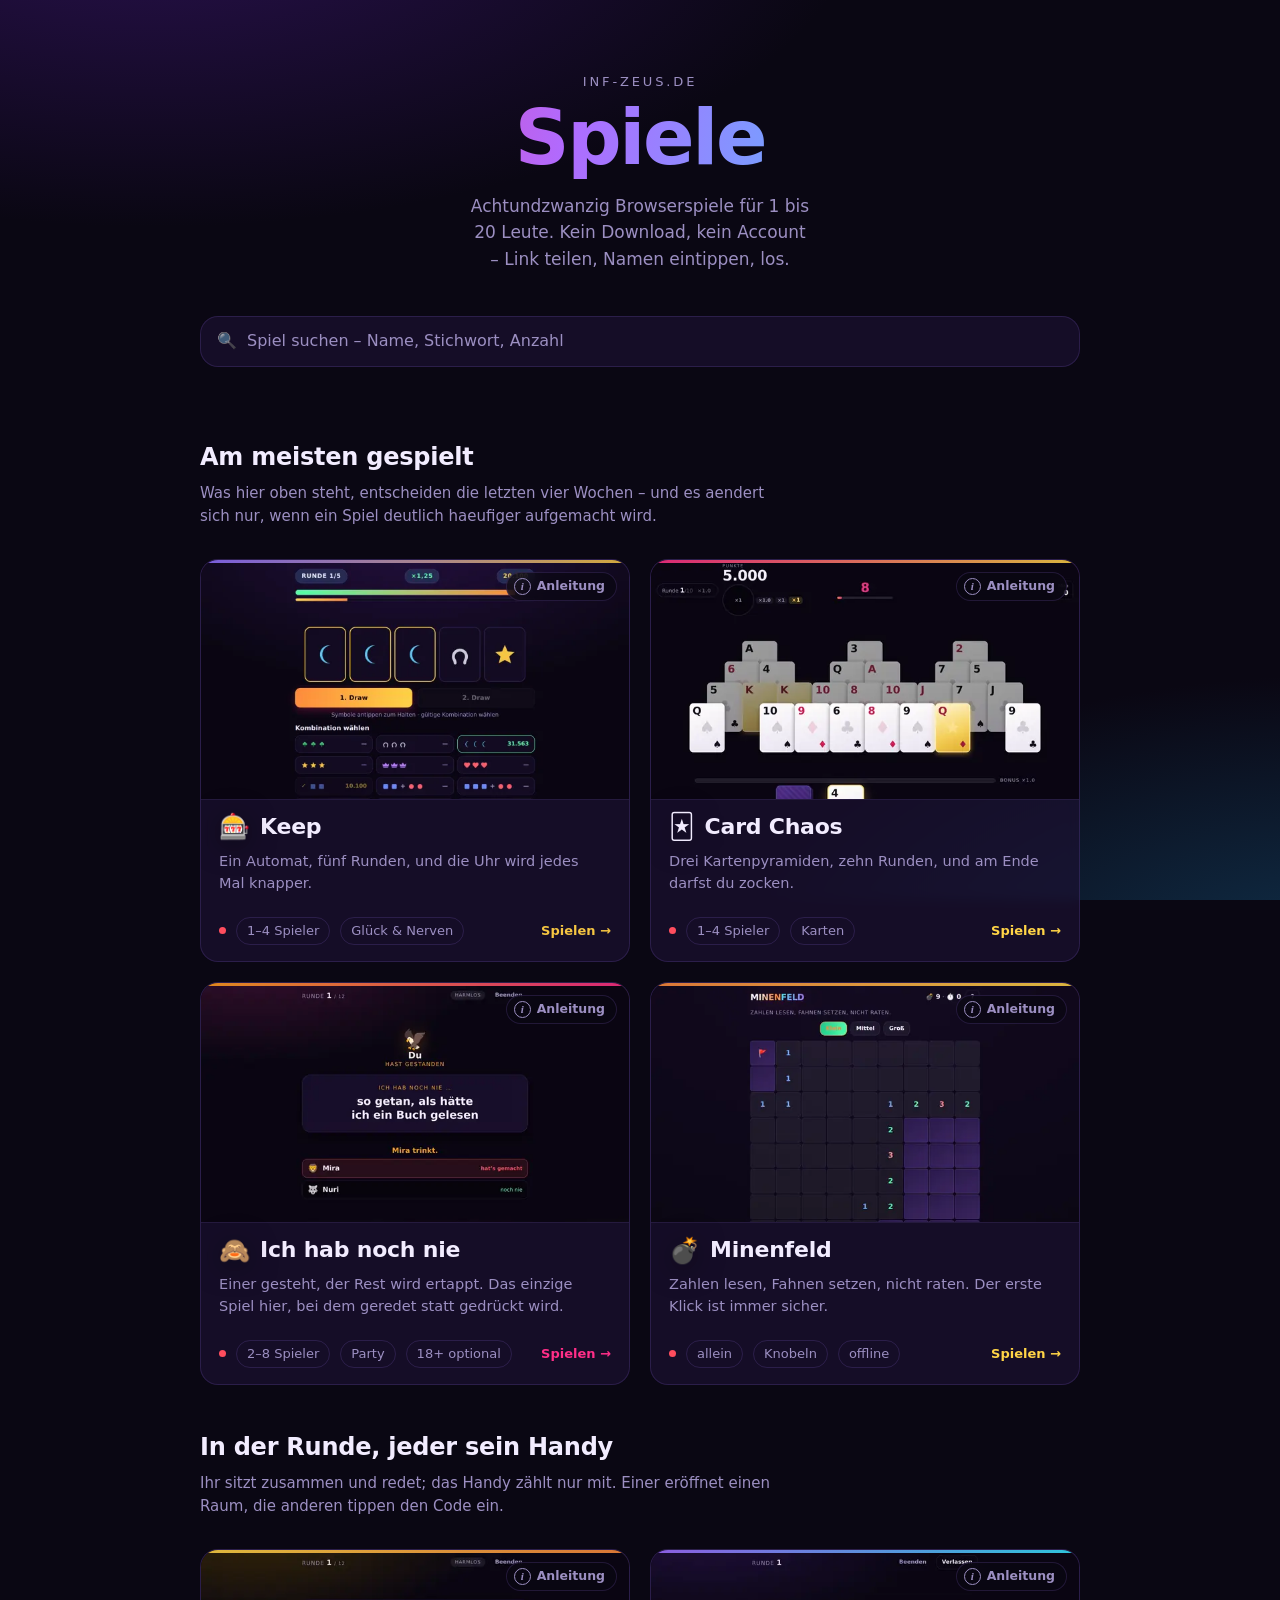
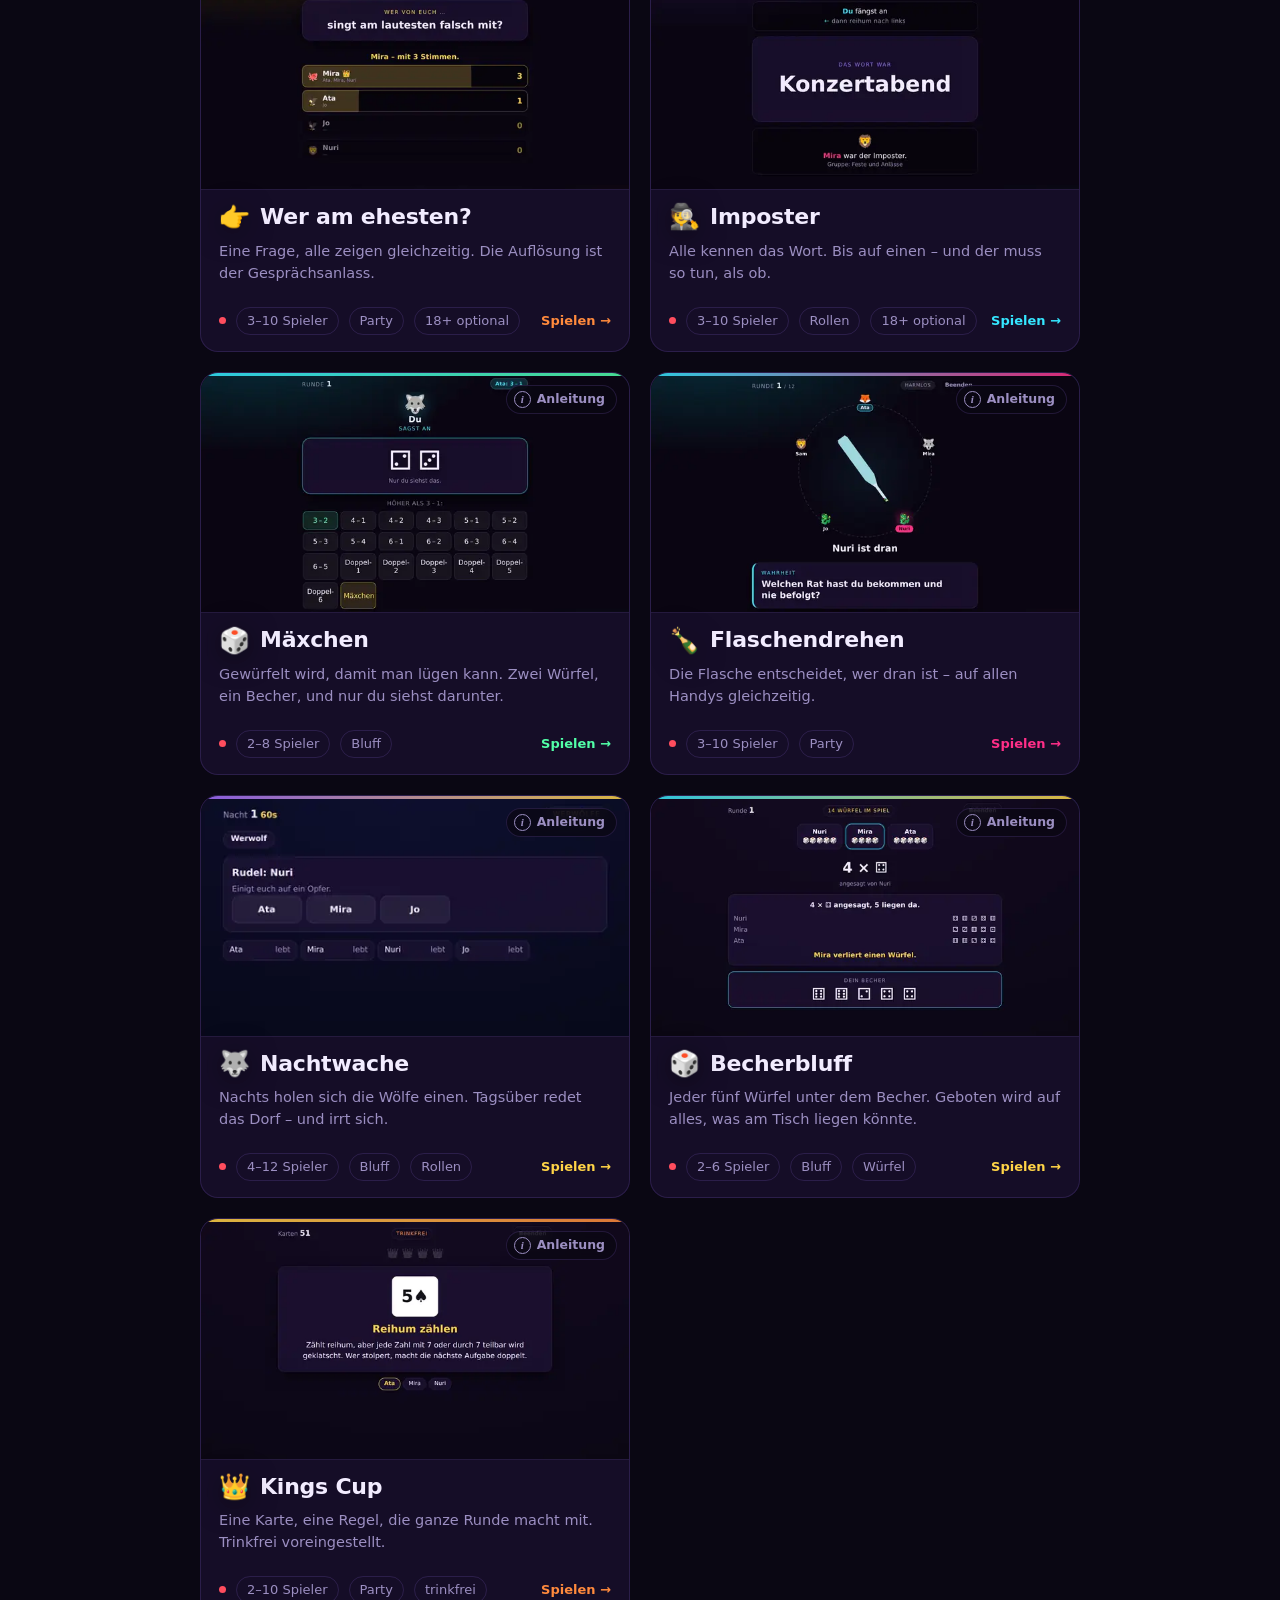
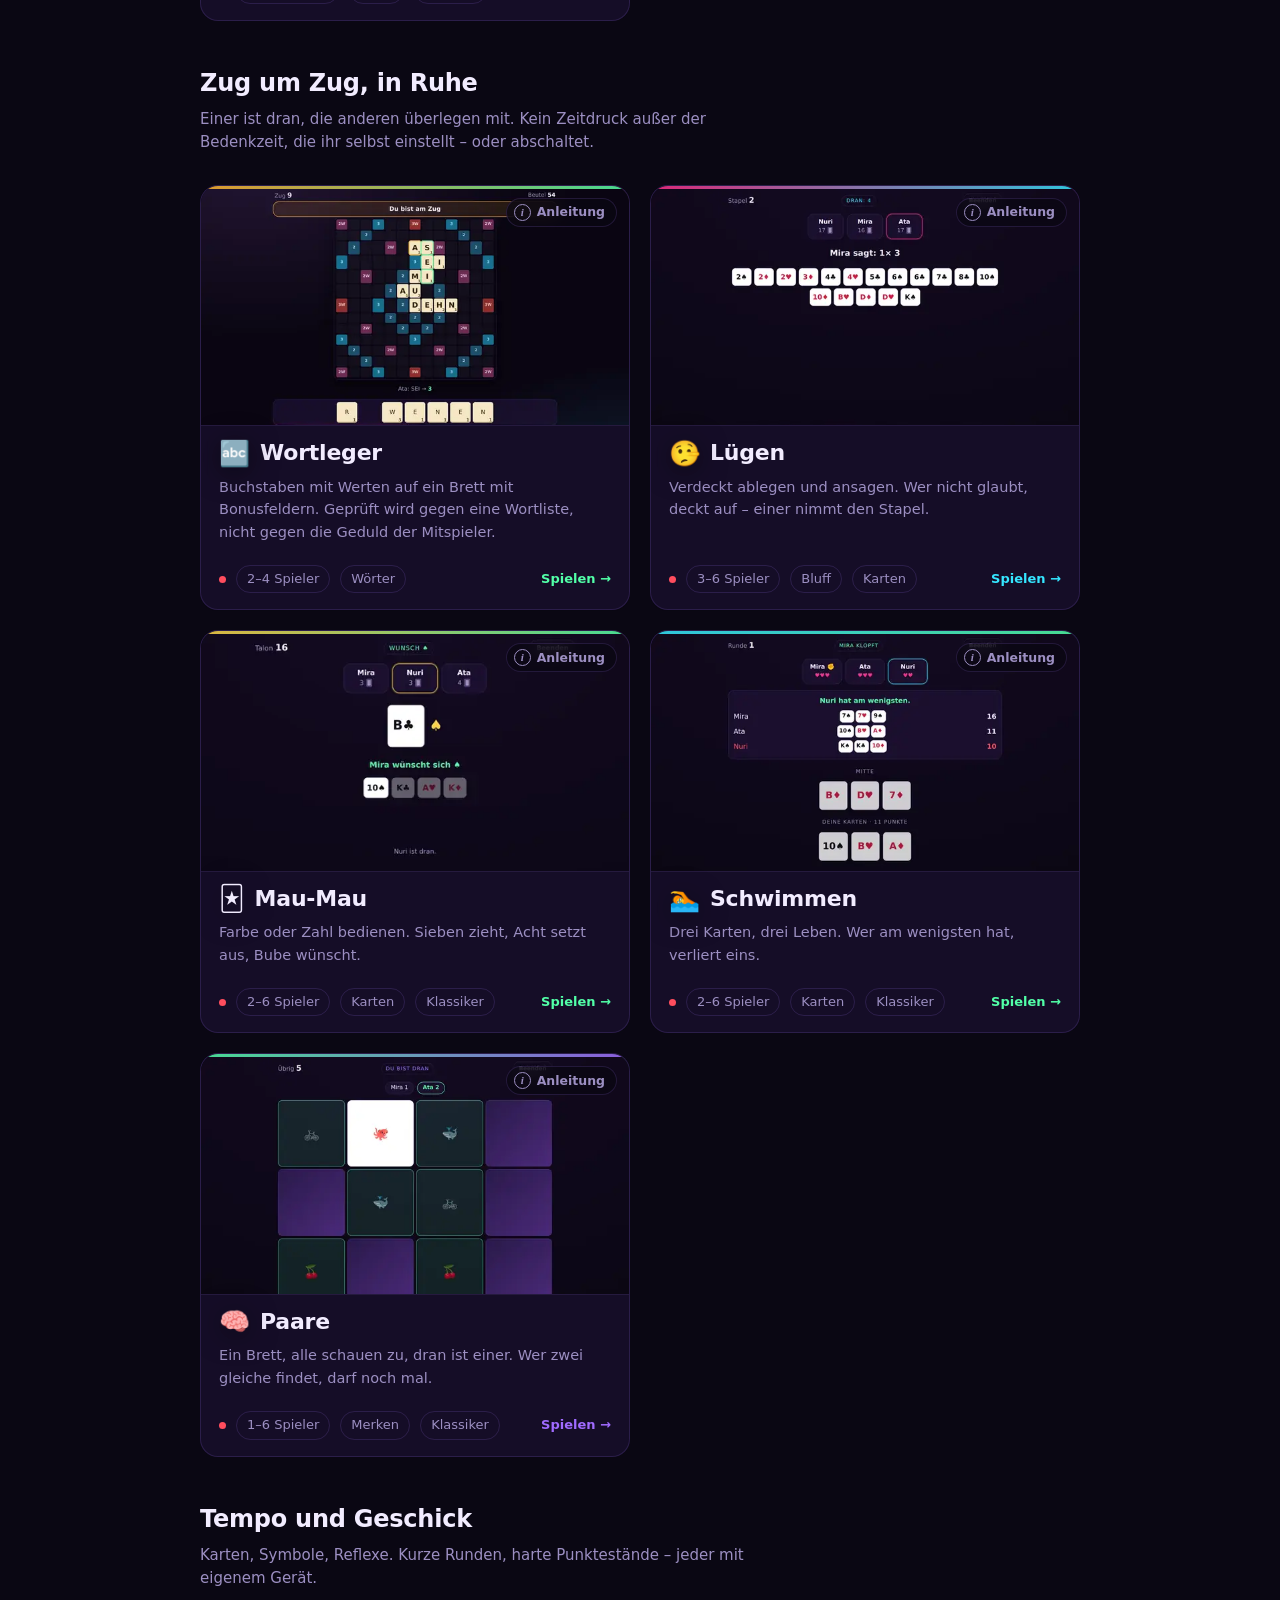
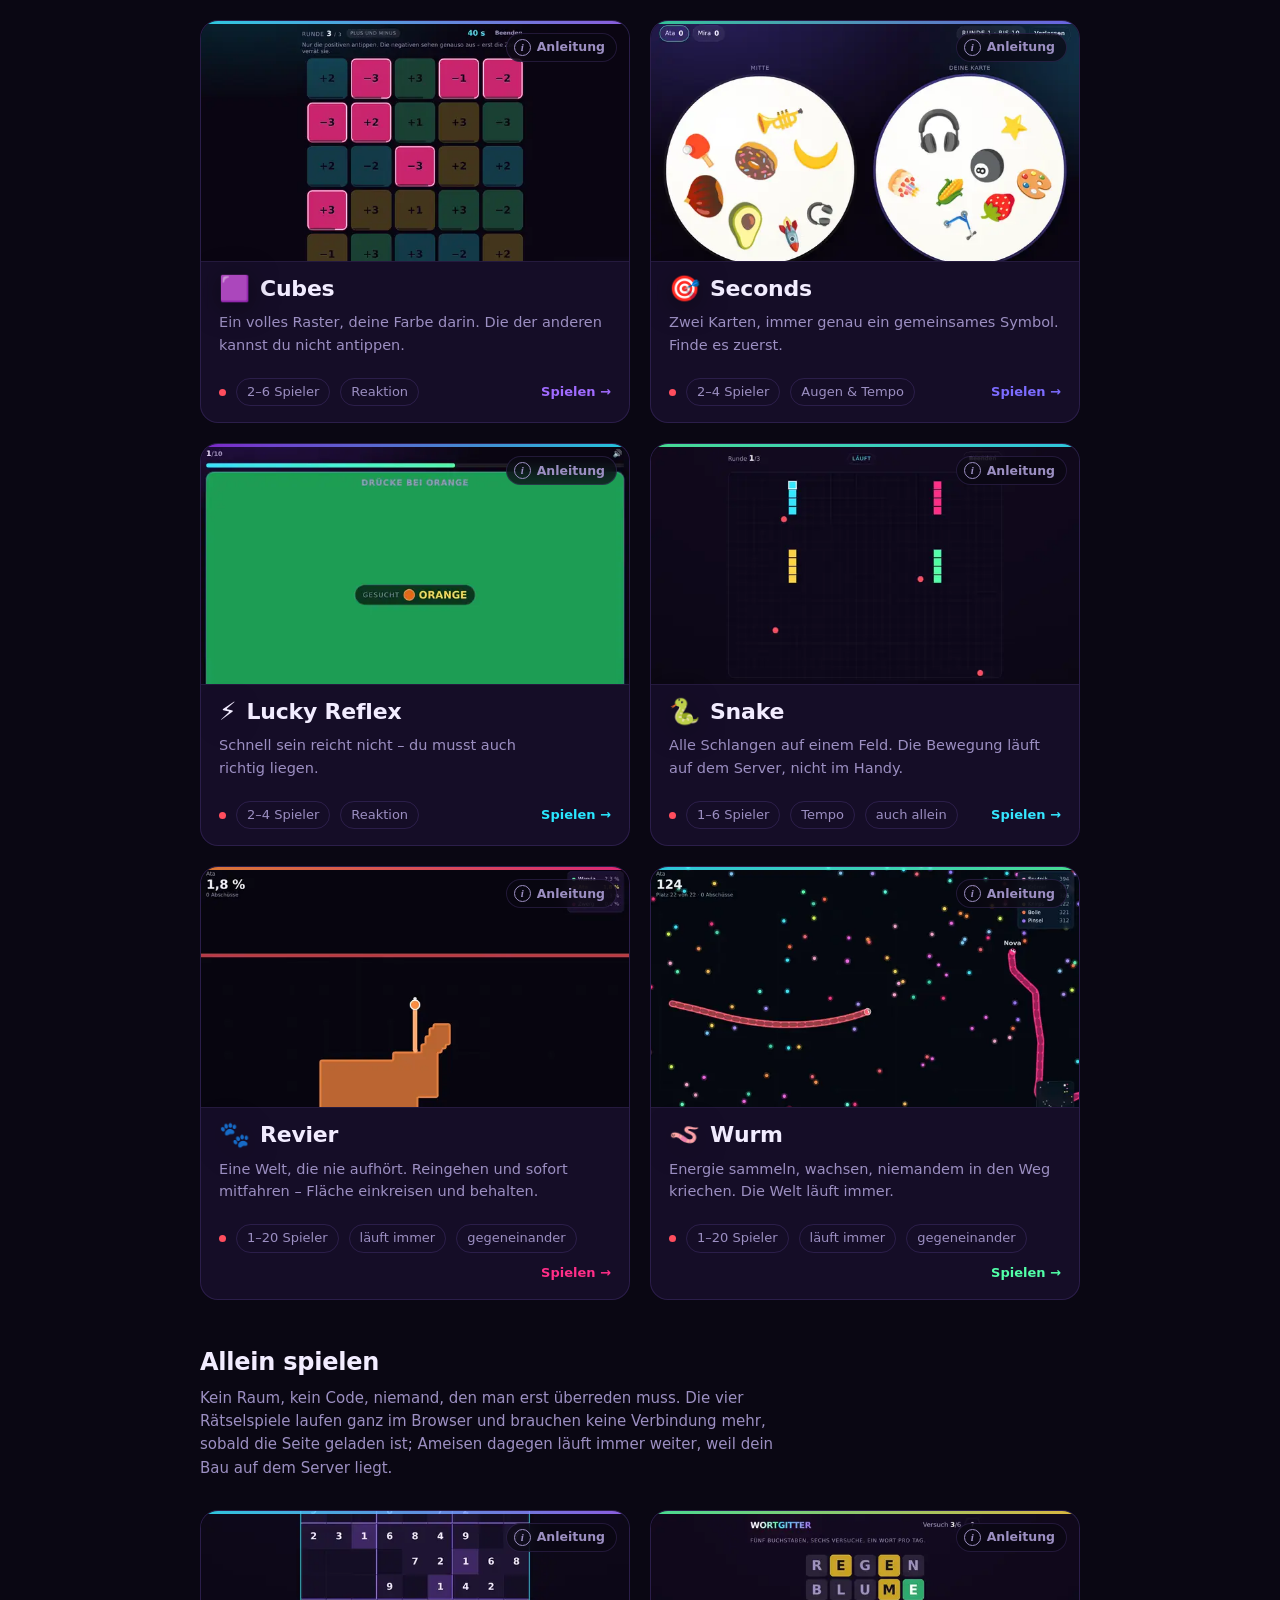
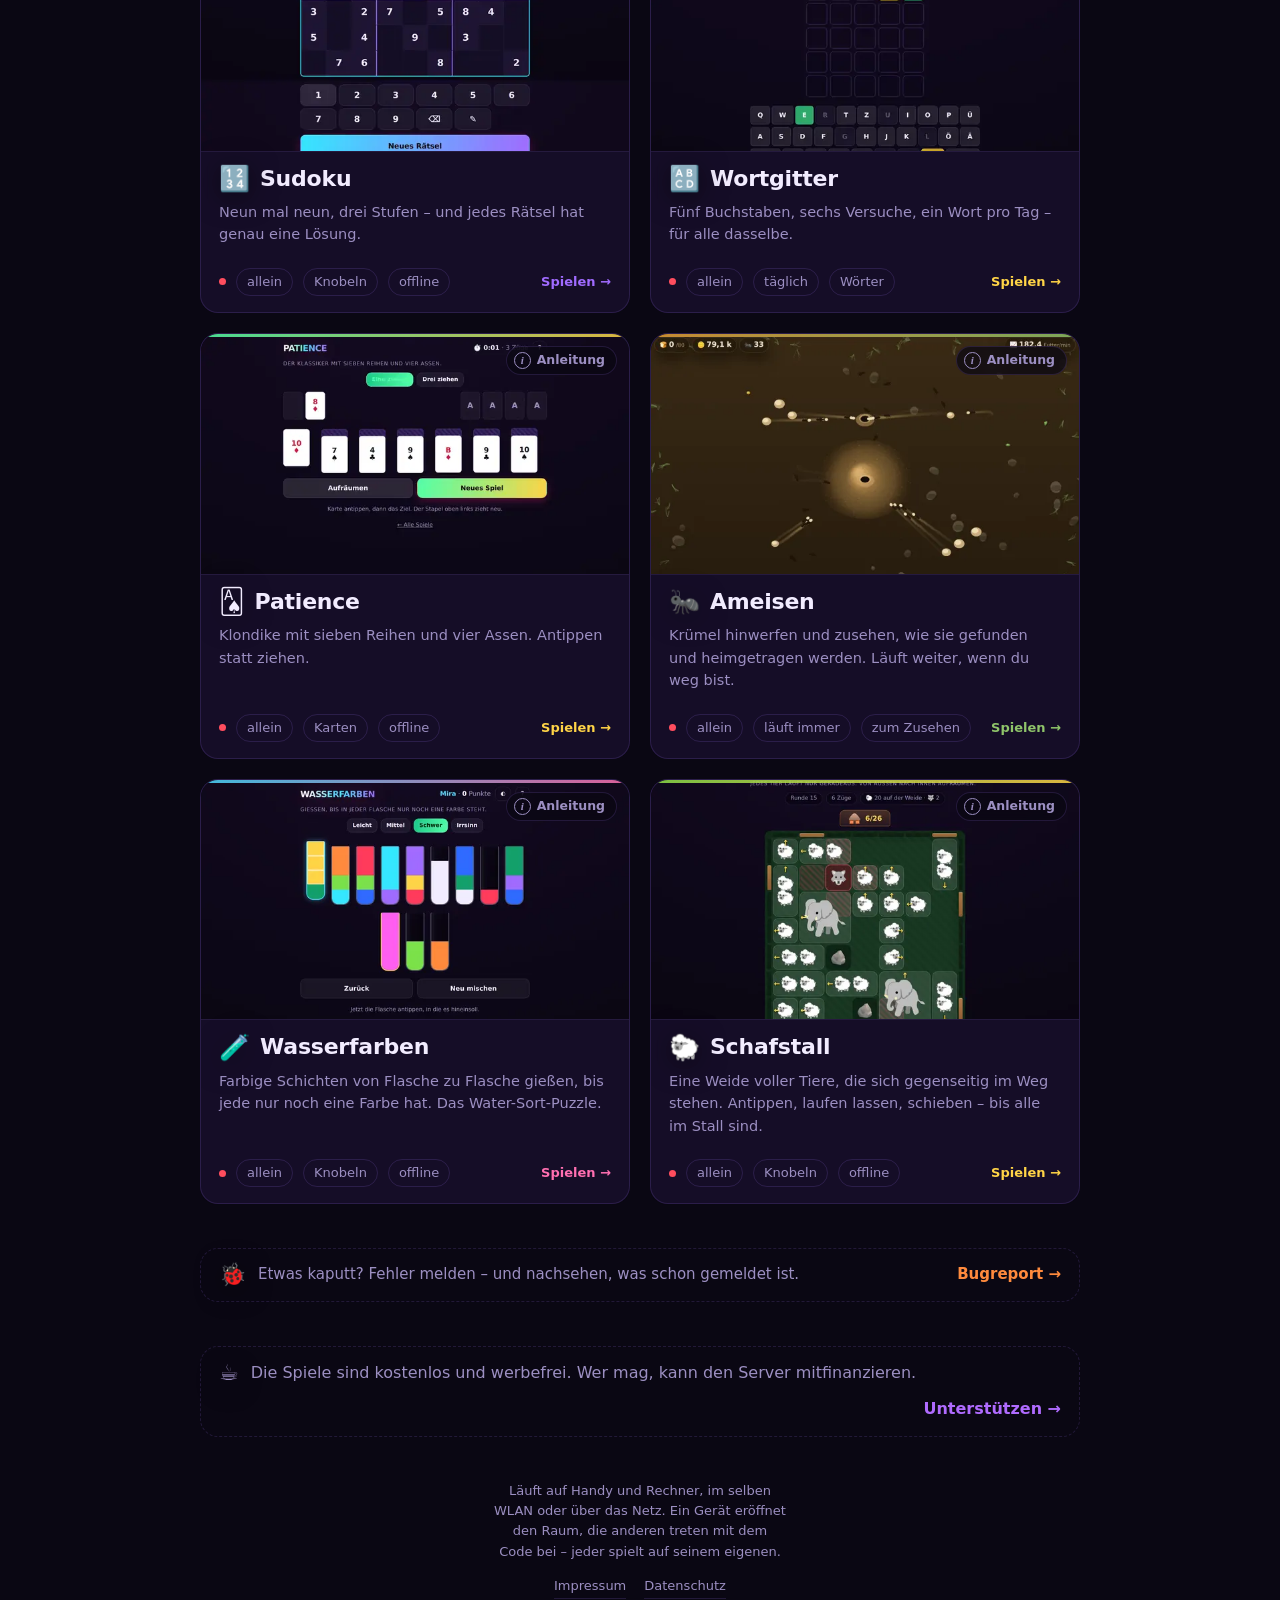
==== commit cdc55682: "Imposter: zweite Betriebsart auf Kachel, Anleitung und Jugendschutz-Doku Die Kachel traegt jetzt „18" ====
--- a/spiele/index.html
+++ b/spiele/index.html
@@ -837,11 +837,12 @@
         <h3>Imposter</h3>
       </div>
       <p class="kurz">Alle kennen das Wort. Bis auf einen – und der muss so tun, als ob.</p>
-      <p class="lang">Alle bekommen dasselbe Wort – bis auf einen. Das Handy zeigt nur das Wort und teilt sonst nichts ein: reihum reden, aufeinander zeigen und streiten macht ihr am Tisch. Der längste Abend von allen.</p>
+      <p class="lang">Alle bekommen dasselbe Wort – bis auf einen. Das Handy zeigt nur das Wort und teilt sonst nichts ein: reihum reden, aufeinander zeigen und streiten macht ihr am Tisch. In der zweiten Art bekommt jeder ein Wort, aber eines weicht ab – und der, den es trifft, weiß es selbst nicht. Der längste Abend von allen.</p>
       <div class="meta">
         <span class="dot" data-status></span>
         <span class="tag">3–10 Spieler</span>
         <span class="tag">Rollen</span>
+        <span class="tag">18+ optional</span>
         <span class="go">Spielen →</span>
       </div>
     </a>
@@ -858,6 +859,8 @@
         <li>Nicht zu deutlich, sonst weiß der Imposter gleich Bescheid – aber auch nicht zu vage, sonst hält man dich selbst für ihn.</li>
         <li>Am Ende zeigt ihr aufeinander. Laut, gleichzeitig, wie ihr wollt. Das Handy stimmt nicht ab und zählt keine Punkte.</li>
         <li>Der Host tippt auf „Auflösen“: alle sehen, wer es war und wie das Wort hieß. Dann teilt er neu aus.</li>
+        <li><b>Zweite Art, „Zwei Wörter“:</b> jeder bekommt ein Wort, aber eines davon ist ein anderes – die einen Museum, einer Bordell. Niemand weiß, wer abweicht, auch der Abweichler nicht. Alle reden in gutem Glauben, und es dauert, bis etwas nicht mehr zusammenpasst.</li>
+        <li>Die Paare sind mit Absicht schräg: die Beschreibungen passen auf beides, die Bedeutung liegt weit auseinander. Harmlos ist voreingestellt, 18+ schaltet der Host frei – jedes Gerät fragt davor einmal nach.</li>
     </template>
   </article>
 
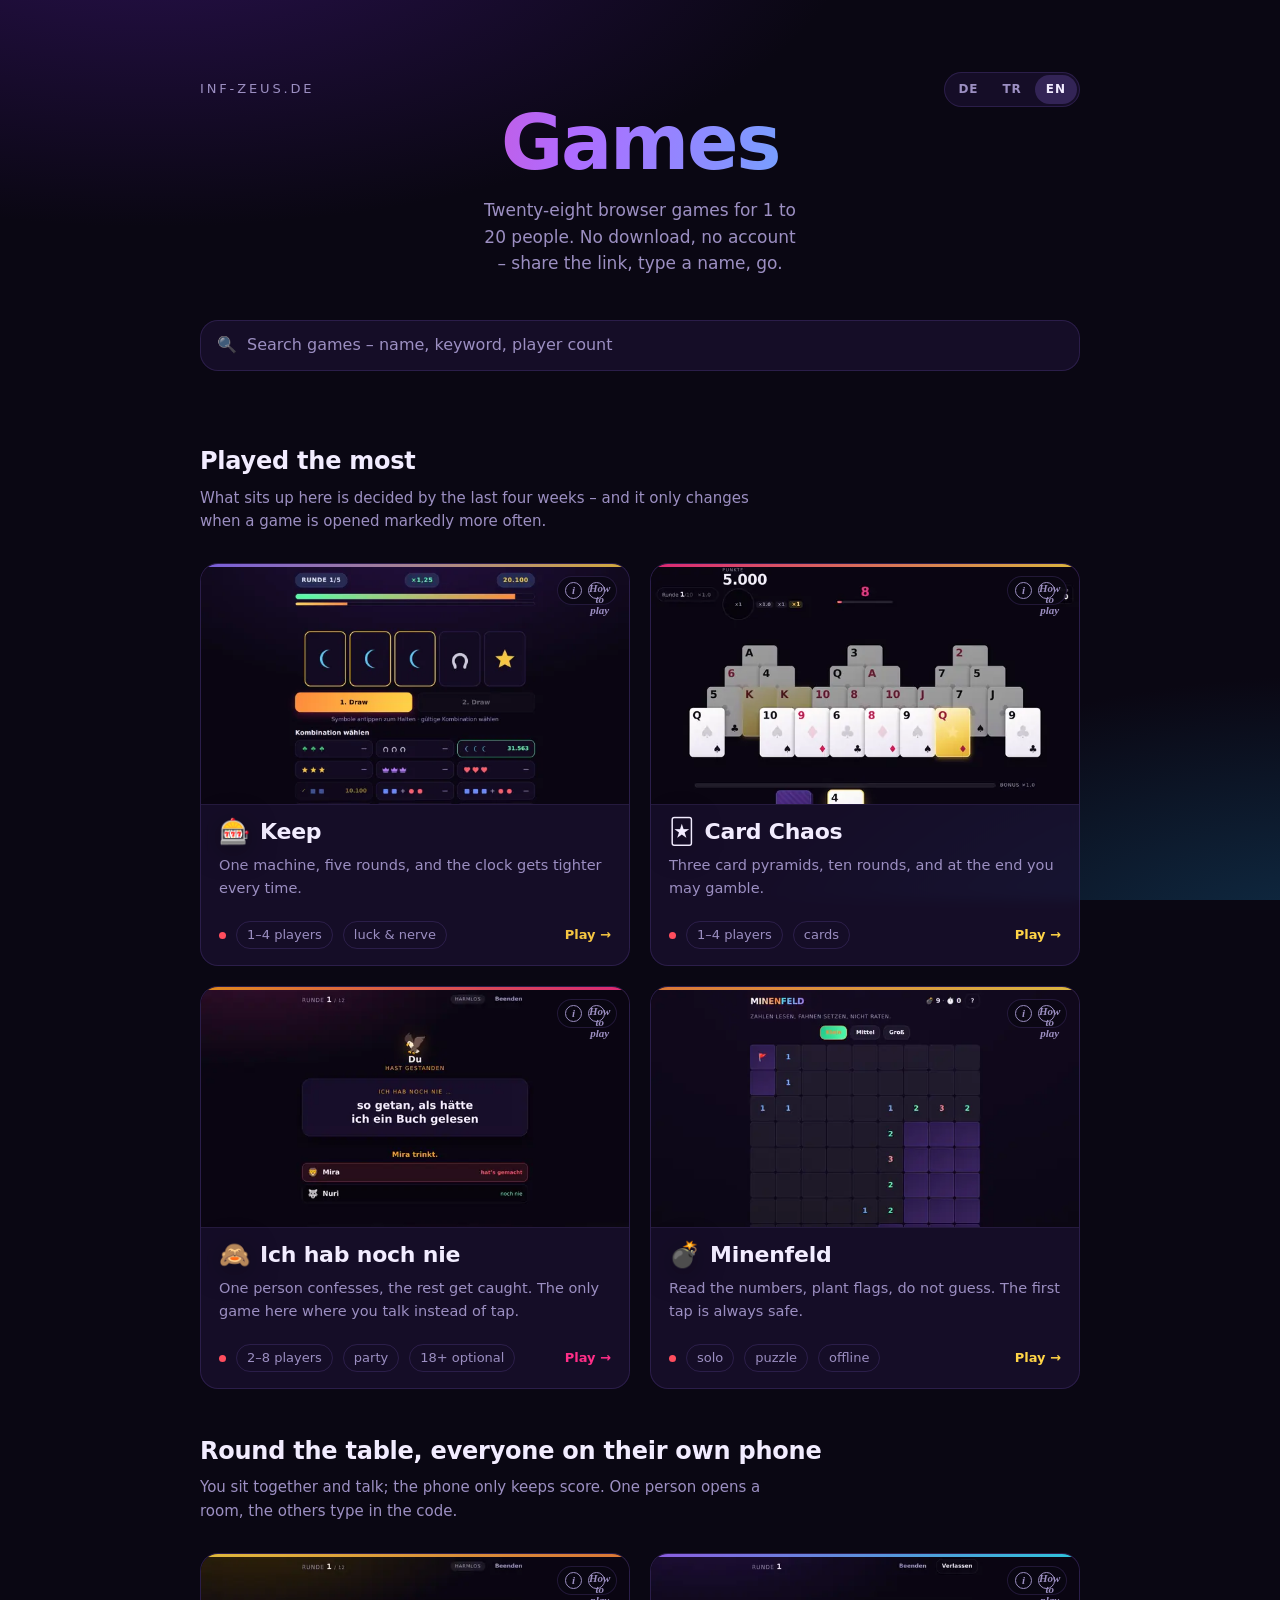
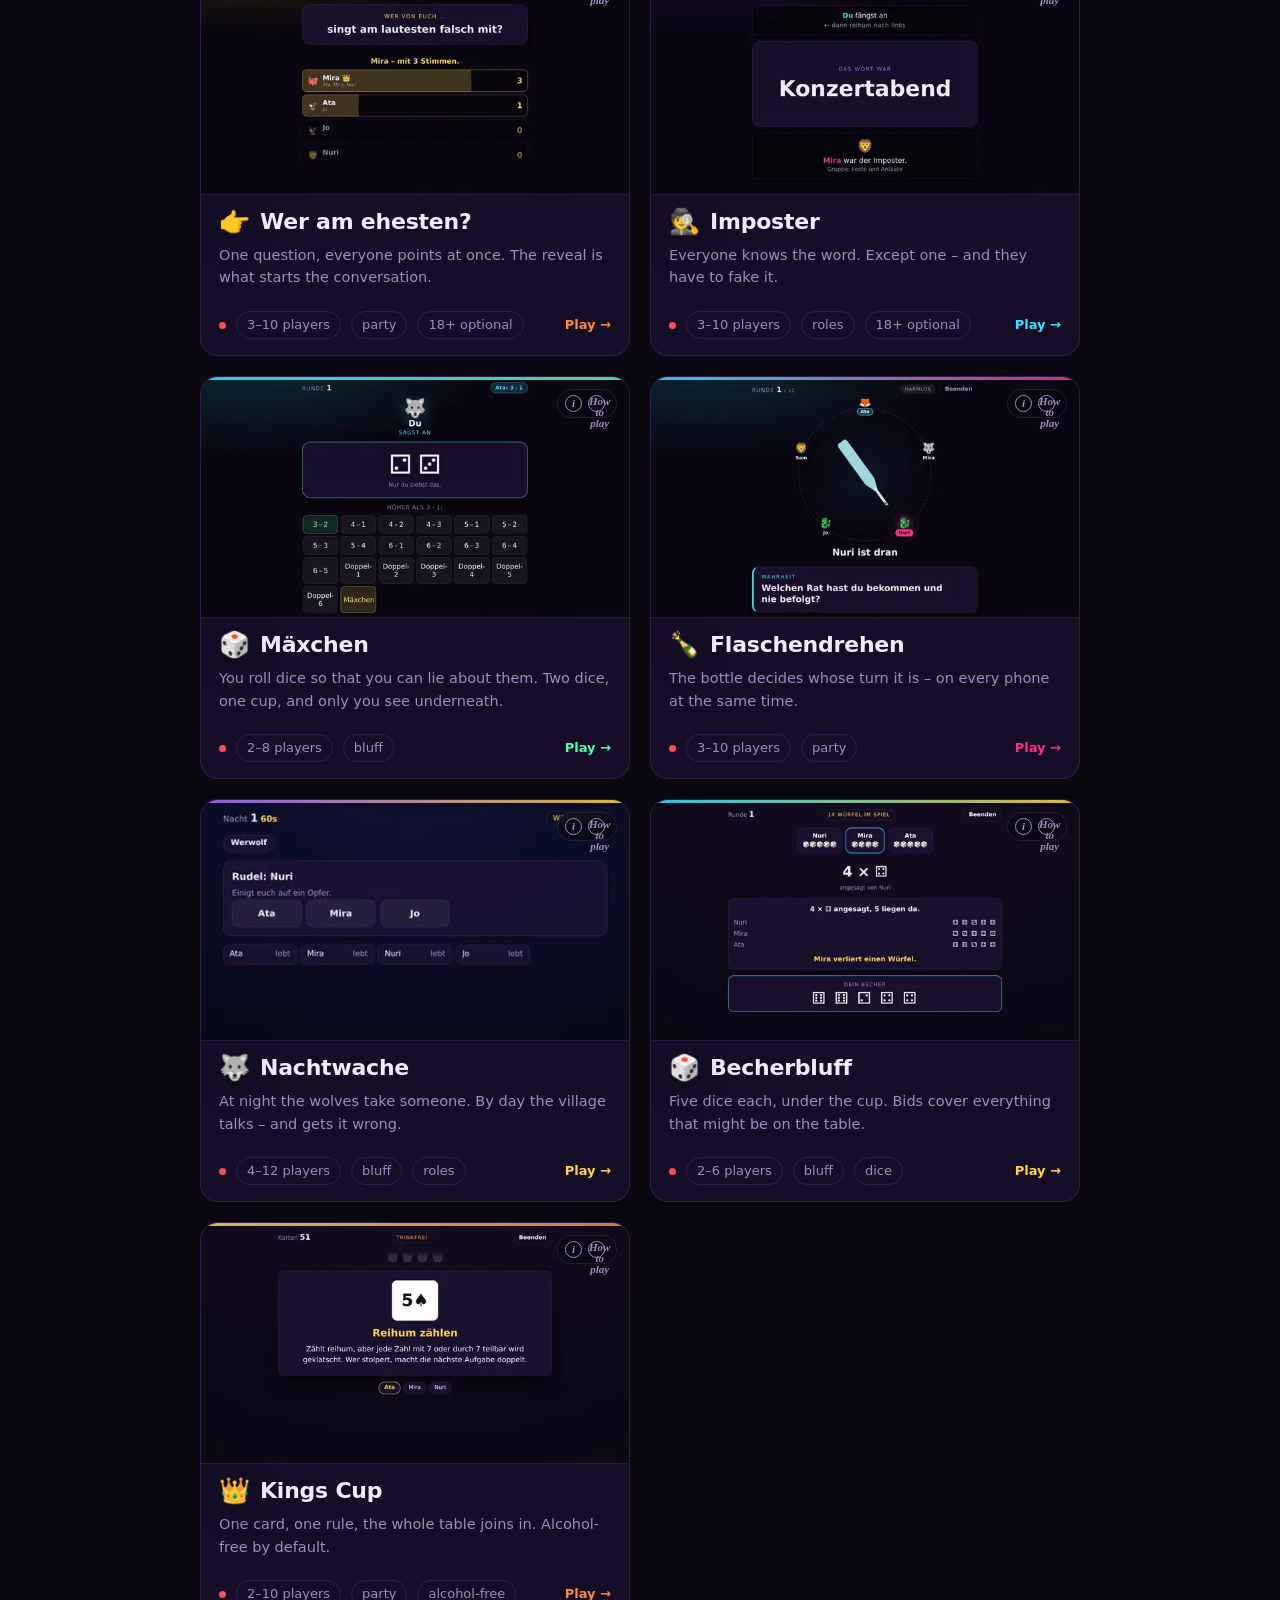
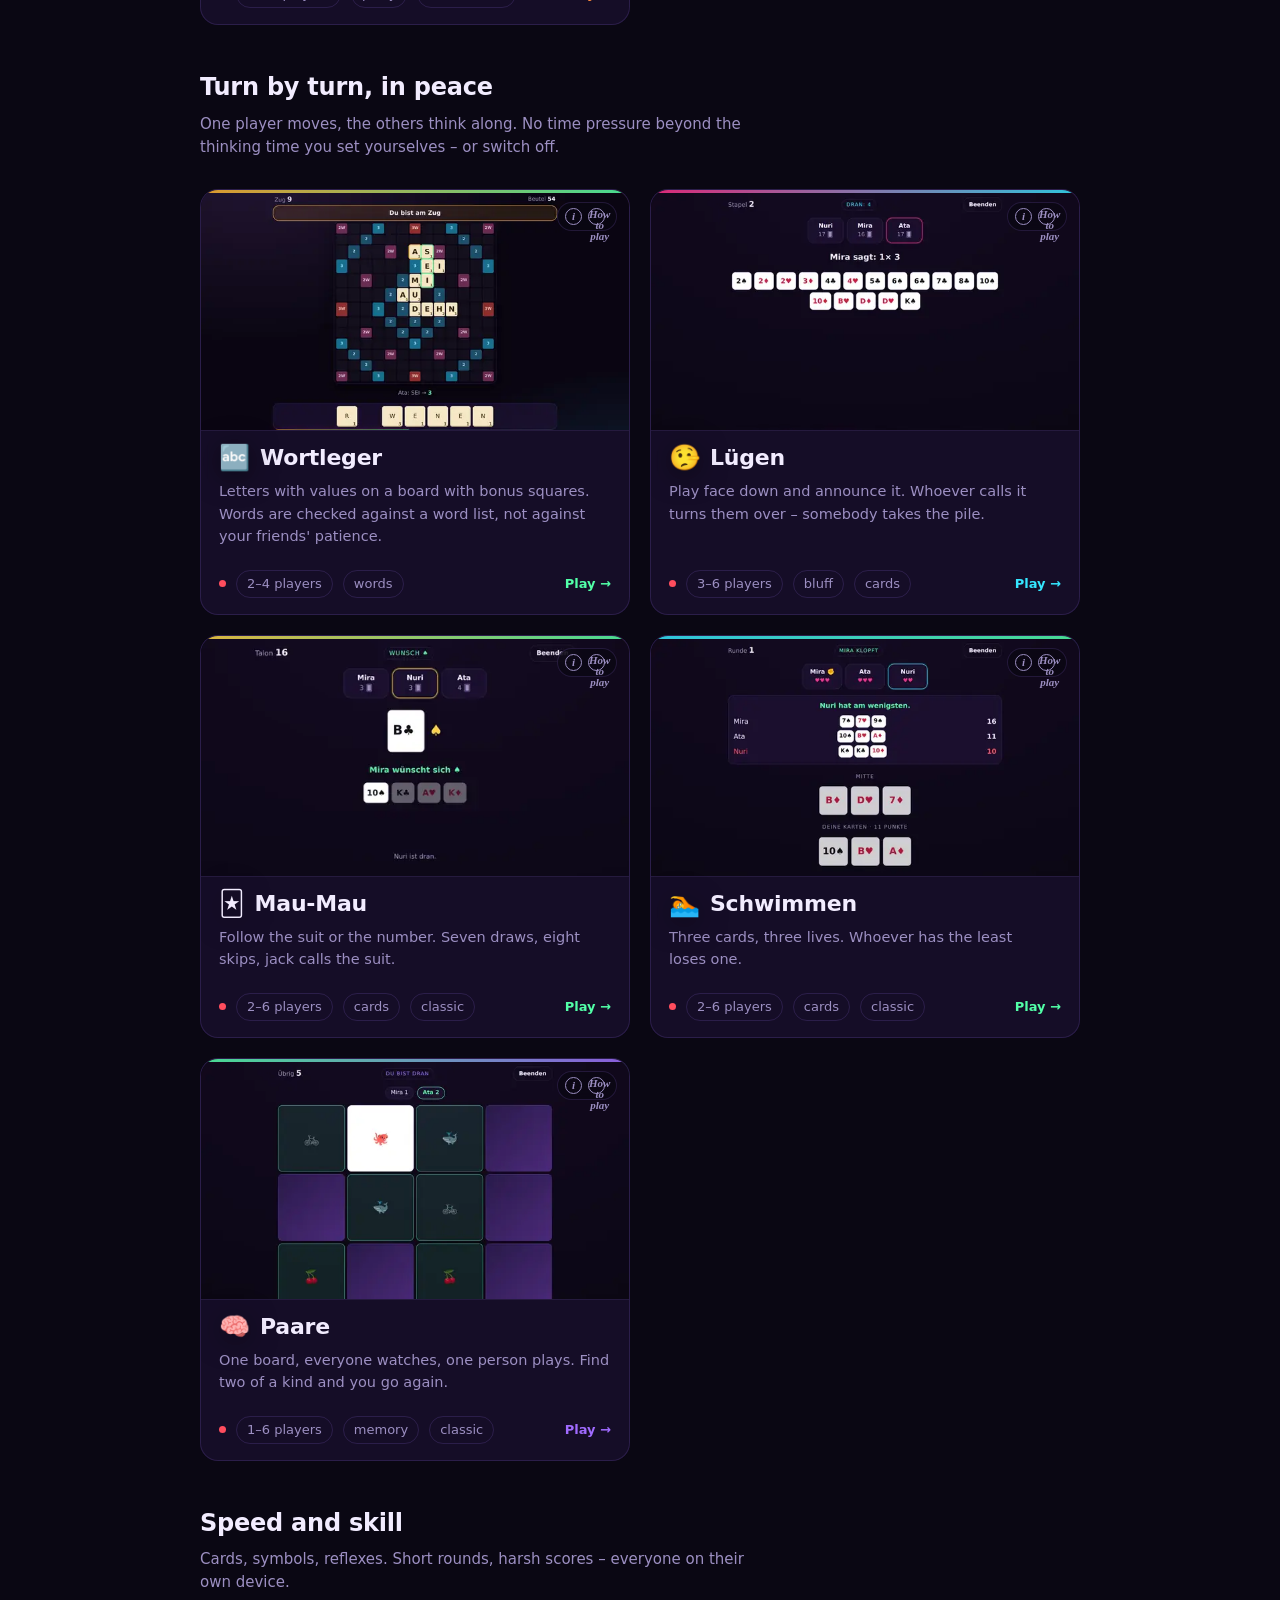
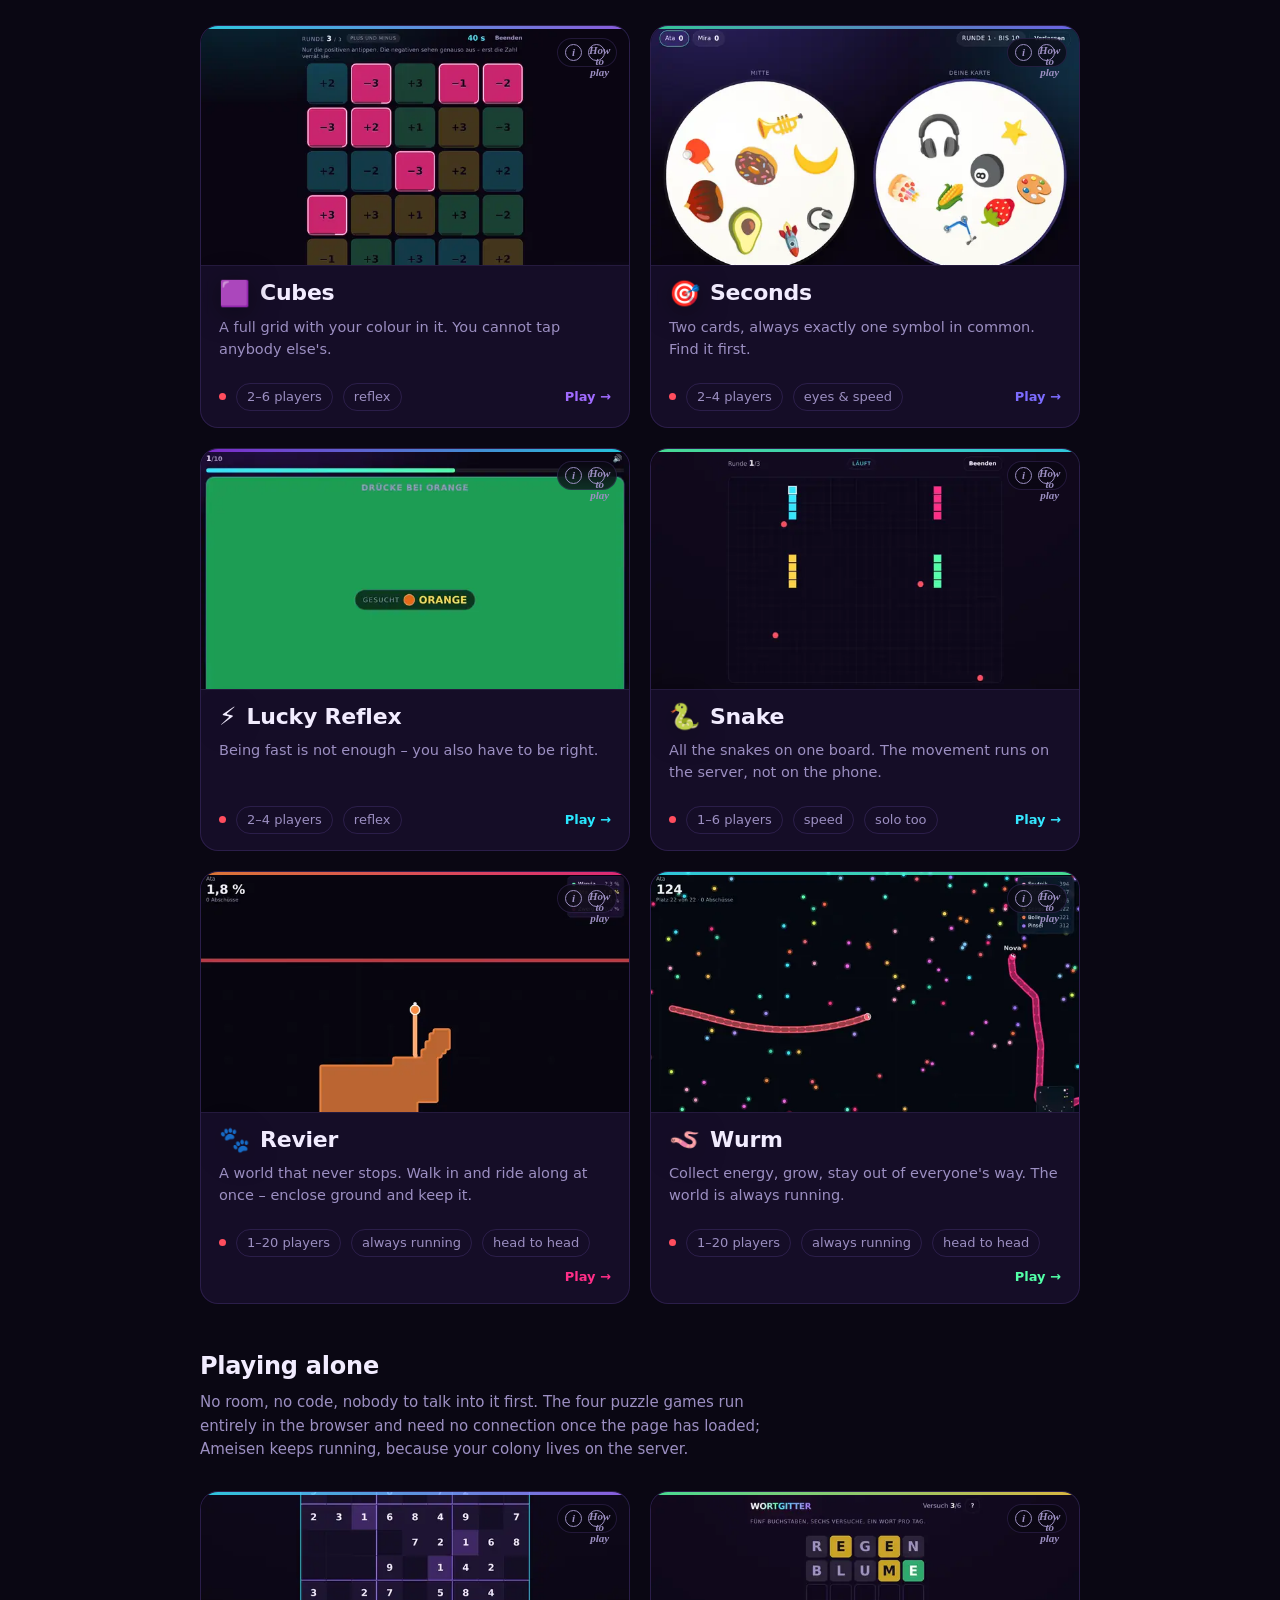
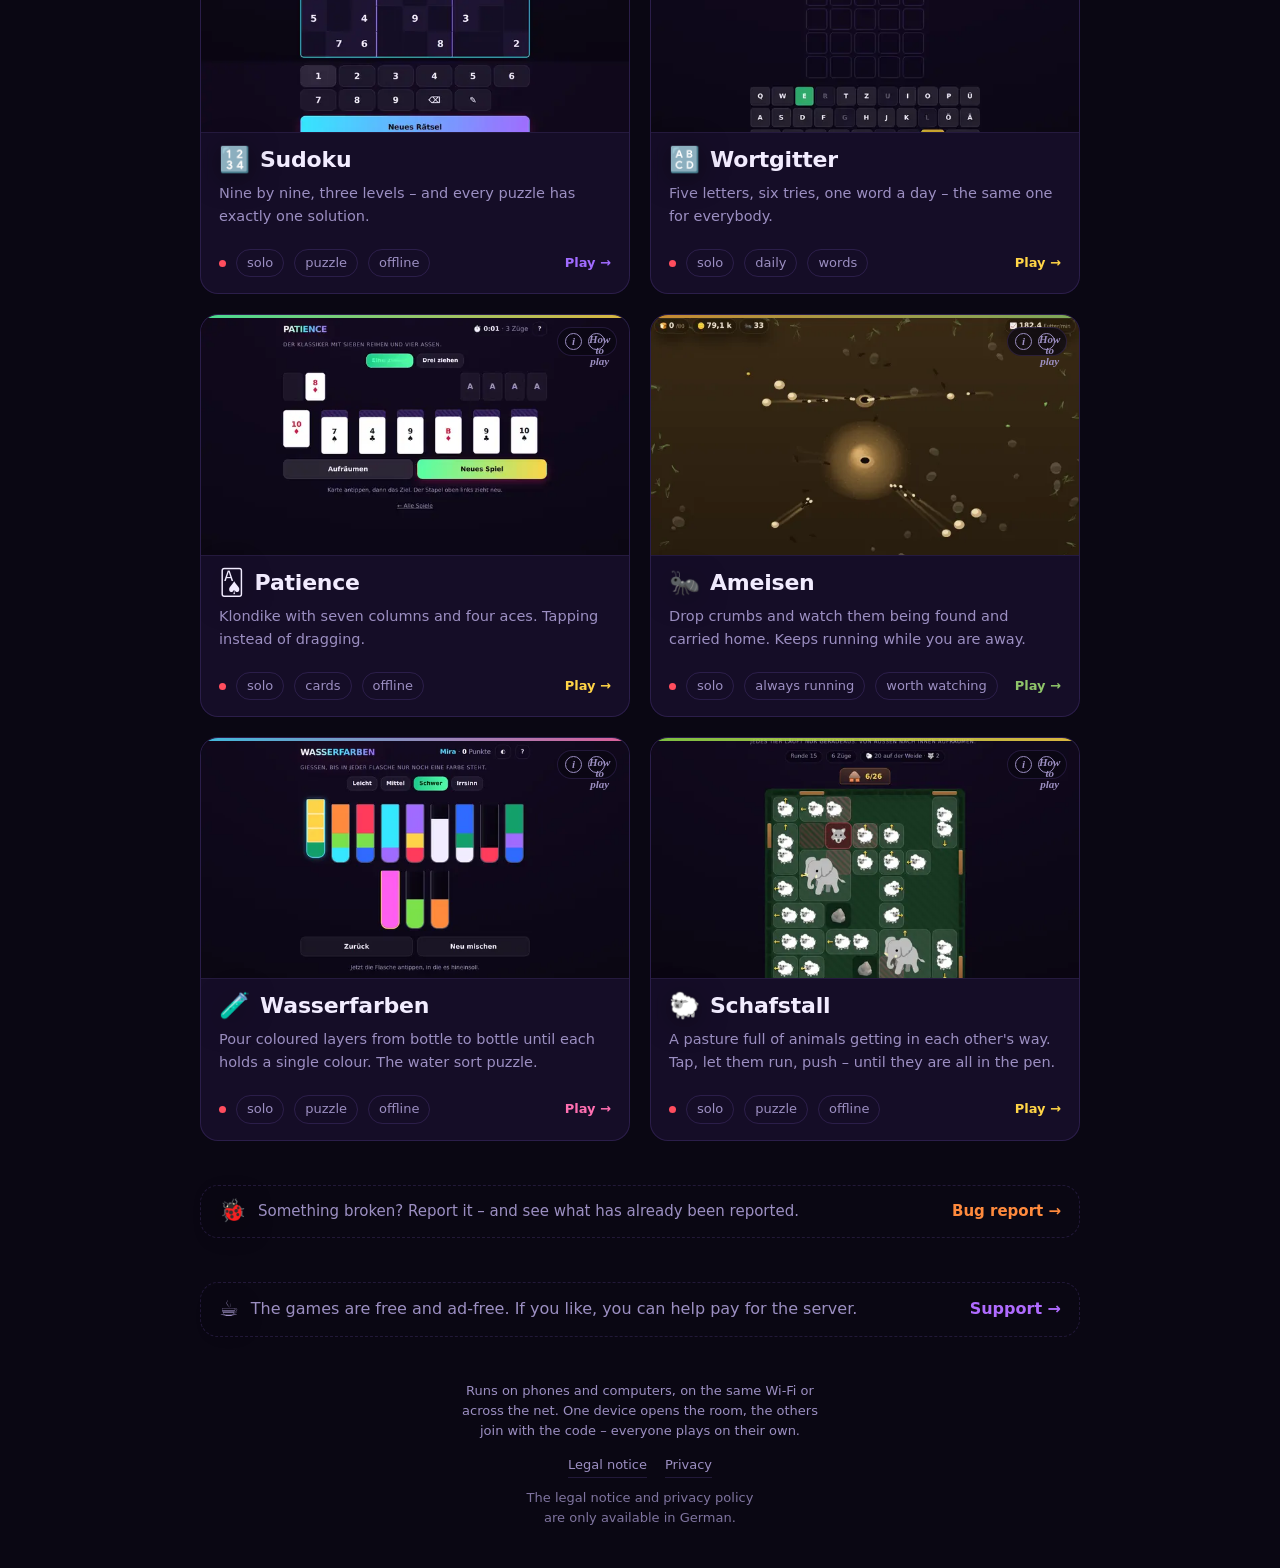
==== commit 4b7ce5a9: "Drei Sprachen: Geruest, Spieleuebersicht, Startseite Deutsch bleibt im HTML. Tuerkisch und Englisch " ====
--- a/spiele/index.html
+++ b/spiele/index.html
@@ -3,8 +3,8 @@
 <head>
 <meta charset="utf-8">
 <meta name="viewport" content="width=device-width, initial-scale=1, viewport-fit=cover">
-<title>Spiele – inf-zeus.de</title>
-<meta name="description" content="Achtundzwanzig Browserspiele für 1 bis 20 Leute. Ohne Installation, ohne Account.">
+<title data-t="seite.titel">Spiele – inf-zeus.de</title>
+<meta name="description" data-t-attr="content:seite.beschreibung" content="Achtundzwanzig Browserspiele für 1 bis 20 Leute. Ohne Installation, ohne Account.">
 <meta name="theme-color" content="#0a0713">
 <link rel="icon" href="data:image/svg+xml,<svg xmlns='http://www.w3.org/2000/svg' viewBox='0 0 100 100'><text y='.9em' font-size='90'>🎲</text></svg>">
 <style>
@@ -54,6 +54,53 @@
   color: var(--dim);
   margin-bottom: 10px;
 }
+
+/* Kopfzeile: Marke links, Sprachwahl rechts. Beim ersten Umbruch rutscht die
+   Sprachwahl unter die Marke, statt sie zu quetschen. */
+.kopfzeile {
+  display: flex;
+  align-items: center;
+  justify-content: space-between;
+  gap: 12px;
+  flex-wrap: wrap;
+}
+.kopfzeile .eyebrow { margin-bottom: 0; }
+
+/* Der Umschalter wird von sprache.js gefuellt und bleibt ohne JavaScript leer
+   – deshalb hat er keinen eigenen Rahmen, der dann als leerer Kasten dastuende. */
+.sprachwahl {
+  display: flex;
+  gap: 2px;
+  padding: 2px;
+  border: 1px solid var(--line);
+  border-radius: 999px;
+  background: var(--panel);
+}
+.sprachwahl:empty { display: none; }
+
+.sprachknopf {
+  font: inherit;
+  font-size: 12px;
+  font-weight: 700;
+  letter-spacing: .08em;
+  padding: 5px 11px;
+  border: 0;
+  border-radius: 999px;
+  background: transparent;
+  color: var(--dim);
+  cursor: pointer;
+  transition: color .18s ease, background .18s ease;
+}
+.sprachknopf:hover { color: var(--ink); }
+.sprachknopf.sel {
+  background: rgba(160, 120, 255, .22);
+  color: var(--ink);
+}
+.sprachknopf:focus-visible { outline: 2px solid #a06bff; outline-offset: 2px; }
+
+/* Nur sichtbar, solange nicht Deutsch gewaehlt ist – siehe Skript unten. */
+.rechtshinweis { margin-top: 10px; opacity: .8; }
+.rechtshinweis[hidden] { display: none; }
 
 h1 {
   font-size: clamp(42px, 13vw, 76px);
@@ -637,9 +684,14 @@
 <body>
 
 <header>
-  <div class="eyebrow">inf-zeus.de</div>
-  <h1>Spiele</h1>
-  <p class="sub">Achtundzwanzig Browserspiele für 1 bis 20 Leute. Kein Download, kein Account
+  <div class="kopfzeile">
+    <div class="eyebrow">inf-zeus.de</div>
+    <!-- Der Umschalter wird von sprache.js gefuellt. Ohne JavaScript bleibt er
+         leer und die Seite deutsch – genau so ist es gemeint. -->
+    <div data-sprachwahl aria-label="Sprache"></div>
+  </div>
+  <h1 data-t="seite.h1">Spiele</h1>
+  <p class="sub" data-t-html="seite.sub">Achtundzwanzig Browserspiele für 1 bis 20 Leute. Kein Download, kein Account
     – Link teilen, Namen eintippen, los.</p>
 </header>
 
@@ -647,6 +699,7 @@
   <label class="suchfeld">
     <span class="lupe" aria-hidden="true">🔍</span>
     <input id="suche" type="search" autocomplete="off" spellcheck="false"
+           data-t-attr="placeholder:suche.platz|aria-label:suche.label"
            placeholder="Spiel suchen – Name, Stichwort, Anzahl"
            aria-label="Spiele durchsuchen">
   </label>
@@ -654,14 +707,14 @@
 </div>
 
 <section class="gruppe" aria-labelledby="gruppe-beliebt">
-  <h2 class="gruppe-titel" id="gruppe-beliebt">Am meisten gespielt</h2>
-  <p class="gruppe-sub">Was hier oben steht, entscheiden die letzten vier Wochen – und es aendert sich nur, wenn ein Spiel deutlich haeufiger aufgemacht wird.</p>
+  <h2 class="gruppe-titel" id="gruppe-beliebt" data-t="gruppe.beliebt.titel">Am meisten gespielt</h2>
+  <p class="gruppe-sub" data-t-html="gruppe.beliebt.sub">Was hier oben steht, entscheiden die letzten vier Wochen – und es aendert sich nur, wenn ein Spiel deutlich haeufiger aufgemacht wird.</p>
 </section>
 
 <main class="raster">
   <article class="game" style="--accent:#8a6cff; --accent2:#f5c542;;"
            data-spiel="keep" data-heimat="gruppe-tempo" data-platz="4" data-bild="bilder/keep-spiel.webp">
-    <button class="info" type="button" aria-label="Wie Keep gespielt wird"><span aria-hidden="true">i</span>Anleitung</button>
+    <button class="info" type="button" data-t-attr="aria-label:ui.anleitungLabel" aria-label="Wie Keep gespielt wird"><span aria-hidden="true">i</span><span data-t="ui.anleitung">Anleitung</span></button>
     <a class="game-link" href="/keep/">
       <img class="schnappschuss" src="bilder/klein/keep-spiel.webp" alt="Bildschirmfoto aus einer Partie Keep"
            width="640" height="435" loading="lazy" decoding="async">
@@ -669,31 +722,31 @@
         <span class="icon" aria-hidden="true">🎰</span>
         <h3>Keep</h3>
       </div>
-      <p class="kurz">Ein Automat, fünf Runden, und die Uhr wird jedes Mal knapper.</p>
-      <p class="lang">Drehen, halten, kombinieren. Fünf Runden, die immer kürzer werden – wer die wertvollste Kombination legt, räumt ab.</p>
-      <div class="meta">
-        <span class="dot" data-status></span>
-        <span class="tag">1–4 Spieler</span>
-        <span class="tag">Glück &amp; Nerven</span>
-        <span class="go">Spielen →</span>
+      <p class="kurz" data-t-html="k.keep.kurz">Ein Automat, fünf Runden, und die Uhr wird jedes Mal knapper.</p>
+      <p class="lang" data-t-html="k.keep.lang">Drehen, halten, kombinieren. Fünf Runden, die immer kürzer werden – wer die wertvollste Kombination legt, räumt ab.</p>
+      <div class="meta">
+        <span class="dot" data-status></span>
+        <span class="tag" data-t-html="tag.p1_4">1–4 Spieler</span>
+        <span class="tag" data-t-html="tag.glueck">Glück &amp; Nerven</span>
+        <span class="go" data-t="ui.spielen">Spielen →</span>
       </div>
     </a>
     <!-- Die Rundenanleitung fuer den Dialog. Sie steht hier und nicht in einem
          JS-Objekt, damit jedes Spiel genau einmal in dieser Datei beschrieben
          ist. -->
     <template class="ablauf">
-        <li>Raum aufmachen, Link weitergeben – zu zweit bis zu viert. Allein geht auch: der Startknopf wartet nicht auf jemanden.</li>
-        <li>Fünf Runden, und jede ist kürzer als die davor: von 90 Sekunden herunter auf 25.</li>
-        <li>Die Walze dreht von allein. Danach darfst du zweimal nachziehen und dazwischen entscheiden, welche Symbole liegen bleiben.</li>
-        <li>Aus dem, was steht, eine gültige Kombination wählen. Die Punkte hängen daran, wie selten sie ist – ein Fünfling zahlt das Zwanzigfache eines Drillings, und zwar in jeder Farbe. Das Symbol gibt nur einen kleinen Zuschlag: Herz vier Prozent, Kleeblatt zwei Promille.</li>
-        <li>Unter der Uhr glüht ein zweiter Balken. Er fällt ständig und wird von jeder Kombination aufgeladen, von seltenen stärker – ein Fünfling füllt ihn ganz. Je heißer er steht, desto größer der Multiplikator, bis auf das Doppelte.</li>
-        <li>Wer schnell spielt, hält ihn oben: ein zügiger Zug kostet weniger Glut, als ein Drilling einbringt. Findest du nichts mehr, ist die Runde vorbei.</li>
+        <li data-t-html="k.keep.s1">Raum aufmachen, Link weitergeben – zu zweit bis zu viert. Allein geht auch: der Startknopf wartet nicht auf jemanden.</li>
+        <li data-t-html="k.keep.s2">Fünf Runden, und jede ist kürzer als die davor: von 90 Sekunden herunter auf 25.</li>
+        <li data-t-html="k.keep.s3">Die Walze dreht von allein. Danach darfst du zweimal nachziehen und dazwischen entscheiden, welche Symbole liegen bleiben.</li>
+        <li data-t-html="k.keep.s4">Aus dem, was steht, eine gültige Kombination wählen. Die Punkte hängen daran, wie selten sie ist – ein Fünfling zahlt das Zwanzigfache eines Drillings, und zwar in jeder Farbe. Das Symbol gibt nur einen kleinen Zuschlag: Herz vier Prozent, Kleeblatt zwei Promille.</li>
+        <li data-t-html="k.keep.s5">Unter der Uhr glüht ein zweiter Balken. Er fällt ständig und wird von jeder Kombination aufgeladen, von seltenen stärker – ein Fünfling füllt ihn ganz. Je heißer er steht, desto größer der Multiplikator, bis auf das Doppelte.</li>
+        <li data-t-html="k.keep.s6">Wer schnell spielt, hält ihn oben: ein zügiger Zug kostet weniger Glut, als ein Drilling einbringt. Findest du nichts mehr, ist die Runde vorbei.</li>
     </template>
   </article>
 
   <article class="game" style="--accent:#ff2e88; --accent2:#ffd447;;"
            data-spiel="cardchaos" data-heimat="gruppe-tempo" data-platz="3" data-bild="bilder/cardchaos-spiel.webp">
-    <button class="info" type="button" aria-label="Wie Card Chaos gespielt wird"><span aria-hidden="true">i</span>Anleitung</button>
+    <button class="info" type="button" data-t-attr="aria-label:ui.anleitungLabel" aria-label="Wie Card Chaos gespielt wird"><span aria-hidden="true">i</span><span data-t="ui.anleitung">Anleitung</span></button>
     <a class="game-link" href="/cardchaos/">
       <img class="schnappschuss" src="bilder/klein/cardchaos-spiel.webp" alt="Bildschirmfoto aus einer Partie Card Chaos"
            width="640" height="435" loading="lazy" decoding="async">
@@ -701,30 +754,30 @@
         <span class="icon" aria-hidden="true">🃏</span>
         <h3>Card Chaos</h3>
       </div>
-      <p class="kurz">Drei Kartenpyramiden, zehn Runden, und am Ende darfst du zocken.</p>
-      <p class="lang">Drei Pyramiden, ein Timer, zehn Runden. Wer am schnellsten Ketten baut, räumt die Türme ab.</p>
-      <div class="meta">
-        <span class="dot" data-status></span>
-        <span class="tag">1–4 Spieler</span>
-        <span class="tag">Karten</span>
-        <span class="go">Spielen →</span>
+      <p class="kurz" data-t-html="k.cardchaos.kurz">Drei Kartenpyramiden, zehn Runden, und am Ende darfst du zocken.</p>
+      <p class="lang" data-t-html="k.cardchaos.lang">Drei Pyramiden, ein Timer, zehn Runden. Wer am schnellsten Ketten baut, räumt die Türme ab.</p>
+      <div class="meta">
+        <span class="dot" data-status></span>
+        <span class="tag" data-t-html="tag.p1_4">1–4 Spieler</span>
+        <span class="tag" data-t-html="tag.karten">Karten</span>
+        <span class="go" data-t="ui.spielen">Spielen →</span>
       </div>
     </a>
     <!-- Die Rundenanleitung fuer den Dialog. Sie steht hier und nicht in einem
          JS-Objekt, damit jedes Spiel genau einmal in dieser Datei beschrieben
          ist. -->
     <template class="ablauf">
-        <li>Tisch aufmachen, vierstelligen Code weitergeben – zu zweit bis zu viert. Allein geht auch: dann spielst du gegen deine eigene Bestzeit.</li>
-        <li>Alle spielen gleichzeitig ihr eigenes Brett gegen dieselbe Uhr.</li>
-        <li>Eine offene Karte geht, wenn sie genau eins über oder unter der Ablage liegt. König, Ass und Zwei zählen dabei rundherum.</li>
-        <li>Passt nichts mehr, ziehst du eine neue Karte – das kostet dich deine Kette.</li>
-        <li>Je länger die Kette, desto höher der Multiplikator. Nach der Runde darfst du die Hälfte deiner Punkte auf einen Münzwurf setzen.</li>
+        <li data-t-html="k.cardchaos.s1">Tisch aufmachen, vierstelligen Code weitergeben – zu zweit bis zu viert. Allein geht auch: dann spielst du gegen deine eigene Bestzeit.</li>
+        <li data-t-html="k.cardchaos.s2">Alle spielen gleichzeitig ihr eigenes Brett gegen dieselbe Uhr.</li>
+        <li data-t-html="k.cardchaos.s3">Eine offene Karte geht, wenn sie genau eins über oder unter der Ablage liegt. König, Ass und Zwei zählen dabei rundherum.</li>
+        <li data-t-html="k.cardchaos.s4">Passt nichts mehr, ziehst du eine neue Karte – das kostet dich deine Kette.</li>
+        <li data-t-html="k.cardchaos.s5">Je länger die Kette, desto höher der Multiplikator. Nach der Runde darfst du die Hälfte deiner Punkte auf einen Münzwurf setzen.</li>
     </template>
   </article>
 
   <article class="game" style="--accent:#ff9f1c; --accent2:#ff2e88;;"
            data-spiel="nochnie" data-heimat="gruppe-runde" data-platz="0" data-bild="bilder/nochnie-spiel.webp">
-    <button class="info" type="button" aria-label="Wie Ich hab noch nie gespielt wird"><span aria-hidden="true">i</span>Anleitung</button>
+    <button class="info" type="button" data-t-attr="aria-label:ui.anleitungLabel" aria-label="Wie Ich hab noch nie gespielt wird"><span aria-hidden="true">i</span><span data-t="ui.anleitung">Anleitung</span></button>
     <a class="game-link" href="/nochnie/">
       <img class="schnappschuss" src="bilder/klein/nochnie-spiel.webp" alt="Bildschirmfoto aus einer Partie Ich hab noch nie"
            width="640" height="435" loading="lazy" decoding="async">
@@ -732,32 +785,32 @@
         <span class="icon" aria-hidden="true">🙈</span>
         <h3>Ich hab noch nie</h3>
       </div>
-      <p class="kurz">Einer gesteht, der Rest wird ertappt. Das einzige Spiel hier, bei dem geredet statt gedrückt wird.</p>
-      <p class="lang">Das Spiel für die Runde am Tisch: Einer gesteht, alle anderen werden ertappt. Kein Zeitdruck, keine Reaktion – nur reden. Harmlose Karten sind voreingestellt, 18+ schaltet die Runde selbst frei.</p>
-      <div class="meta">
-        <span class="dot" data-status></span>
-        <span class="tag">2–8 Spieler</span>
-        <span class="tag">Party</span>
-        <span class="tag">18+ optional</span>
-        <span class="go">Spielen →</span>
+      <p class="kurz" data-t-html="k.nochnie.kurz">Einer gesteht, der Rest wird ertappt. Das einzige Spiel hier, bei dem geredet statt gedrückt wird.</p>
+      <p class="lang" data-t-html="k.nochnie.lang">Das Spiel für die Runde am Tisch: Einer gesteht, alle anderen werden ertappt. Kein Zeitdruck, keine Reaktion – nur reden. Harmlose Karten sind voreingestellt, 18+ schaltet die Runde selbst frei.</p>
+      <div class="meta">
+        <span class="dot" data-status></span>
+        <span class="tag" data-t-html="tag.p2_8">2–8 Spieler</span>
+        <span class="tag" data-t-html="tag.party">Party</span>
+        <span class="tag" data-t-html="tag.ab18">18+ optional</span>
+        <span class="go" data-t="ui.spielen">Spielen →</span>
       </div>
     </a>
     <!-- Die Rundenanleitung fuer den Dialog. Sie steht hier und nicht in einem
          JS-Objekt, damit jedes Spiel genau einmal in dieser Datei beschrieben
          ist. -->
     <template class="ablauf">
-        <li>Raum aufmachen, Link weitergeben – zwei bis acht Leute, jeder mit eigenem Handy.</li>
-        <li>Jede Runde sucht der Server eine Person aus. Sie sagt laut einen Satz, der mit „Ich hab noch nie …“ anfängt und für sie stimmt.</li>
-        <li>Fällt ihr nichts ein, drückt sie auf „Mir fällt nichts ein“ und bekommt eine Karte – die sehen dann alle.</li>
-        <li>Alle anderen gestehen: „Hab ich schon“ oder „Noch nie“. Aufgedeckt wird erst, wenn alle gedrückt haben, damit niemand abschaut.</li>
-        <li>Wer erwischt wurde, steht rot in der Liste. Ob daraus ein Schluck wird, die Geschichte dazu oder nichts, entscheidet ihr – das Spiel zählt nur mit.</li>
-        <li>Der Host stellt ein, was auf den Karten steht: harmlos, gemischt oder nur 18+. Vor den 18+-Karten fragt jedes Gerät einmal nach.</li>
+        <li data-t-html="k.nochnie.s1">Raum aufmachen, Link weitergeben – zwei bis acht Leute, jeder mit eigenem Handy.</li>
+        <li data-t-html="k.nochnie.s2">Jede Runde sucht der Server eine Person aus. Sie sagt laut einen Satz, der mit „Ich hab noch nie …“ anfängt und für sie stimmt.</li>
+        <li data-t-html="k.nochnie.s3">Fällt ihr nichts ein, drückt sie auf „Mir fällt nichts ein“ und bekommt eine Karte – die sehen dann alle.</li>
+        <li data-t-html="k.nochnie.s4">Alle anderen gestehen: „Hab ich schon“ oder „Noch nie“. Aufgedeckt wird erst, wenn alle gedrückt haben, damit niemand abschaut.</li>
+        <li data-t-html="k.nochnie.s5">Wer erwischt wurde, steht rot in der Liste. Ob daraus ein Schluck wird, die Geschichte dazu oder nichts, entscheidet ihr – das Spiel zählt nur mit.</li>
+        <li data-t-html="k.nochnie.s6">Der Host stellt ein, was auf den Karten steht: harmlos, gemischt oder nur 18+. Vor den 18+-Karten fragt jedes Gerät einmal nach.</li>
     </template>
   </article>
 
   <article class="game" style="--accent:#ff8a3d; --accent2:#ffd447;"
            data-spiel="minenfeld" data-heimat="gruppe-allein" data-platz="0" data-bild="bilder/minenfeld-spiel.webp">
-    <button class="info" type="button" aria-label="Wie Minenfeld gespielt wird"><span aria-hidden="true">i</span>Anleitung</button>
+    <button class="info" type="button" data-t-attr="aria-label:ui.anleitungLabel" aria-label="Wie Minenfeld gespielt wird"><span aria-hidden="true">i</span><span data-t="ui.anleitung">Anleitung</span></button>
     <a class="game-link" href="/minenfeld/">
       <img class="schnappschuss" src="bilder/klein/minenfeld-spiel.webp" alt="Bildschirmfoto aus einer Partie Minenfeld"
            width="640" height="435" loading="lazy" decoding="async">
@@ -765,36 +818,36 @@
         <span class="icon" aria-hidden="true">💣</span>
         <h3>Minenfeld</h3>
       </div>
-      <p class="kurz">Zahlen lesen, Fahnen setzen, nicht raten. Der erste Klick ist immer sicher.</p>
-      <p class="lang">Der Klassiker, aufs Handy gebracht: tippen deckt auf, langer Druck setzt eine Fahne. Drei Größen, Bestzeit pro Größe. Läuft ganz im Browser, ohne Konto und ohne Server.</p>
-      <div class="meta">
-        <span class="dot" data-status></span>
-        <span class="tag">allein</span>
-        <span class="tag">Knobeln</span>
-        <span class="tag">offline</span>
-        <span class="go">Spielen →</span>
-      </div>
-    </a>
-    <template class="ablauf">
-        <li>Größe wählen: klein, mittel oder groß.</li>
-        <li>Tippen deckt ein Feld auf. Der erste Klick trifft nie eine Mine.</li>
-        <li>Jede Zahl sagt, wie viele Minen in den acht Feldern ringsum liegen.</li>
-        <li>Langer Druck setzt eine Fahne – am Rechner geht auch Rechtsklick.</li>
-        <li>Eine offene Zahl antippen deckt ringsum auf, sobald genug Fahnen stehen.</li>
-        <li>Alle Felder ohne Mine aufgedeckt: geschafft. Die Bestzeit bleibt in deinem Browser.</li>
+      <p class="kurz" data-t-html="k.minenfeld.kurz">Zahlen lesen, Fahnen setzen, nicht raten. Der erste Klick ist immer sicher.</p>
+      <p class="lang" data-t-html="k.minenfeld.lang">Der Klassiker, aufs Handy gebracht: tippen deckt auf, langer Druck setzt eine Fahne. Drei Größen, Bestzeit pro Größe. Läuft ganz im Browser, ohne Konto und ohne Server.</p>
+      <div class="meta">
+        <span class="dot" data-status></span>
+        <span class="tag" data-t-html="tag.allein">allein</span>
+        <span class="tag" data-t-html="tag.knobeln">Knobeln</span>
+        <span class="tag" data-t-html="tag.offline">offline</span>
+        <span class="go" data-t="ui.spielen">Spielen →</span>
+      </div>
+    </a>
+    <template class="ablauf">
+        <li data-t-html="k.minenfeld.s1">Größe wählen: klein, mittel oder groß.</li>
+        <li data-t-html="k.minenfeld.s2">Tippen deckt ein Feld auf. Der erste Klick trifft nie eine Mine.</li>
+        <li data-t-html="k.minenfeld.s3">Jede Zahl sagt, wie viele Minen in den acht Feldern ringsum liegen.</li>
+        <li data-t-html="k.minenfeld.s4">Langer Druck setzt eine Fahne – am Rechner geht auch Rechtsklick.</li>
+        <li data-t-html="k.minenfeld.s5">Eine offene Zahl antippen deckt ringsum auf, sobald genug Fahnen stehen.</li>
+        <li data-t-html="k.minenfeld.s6">Alle Felder ohne Mine aufgedeckt: geschafft. Die Bestzeit bleibt in deinem Browser.</li>
     </template>
   </article>
 </main>
 
 <section class="gruppe" aria-labelledby="gruppe-runde">
-  <h2 class="gruppe-titel" id="gruppe-runde">In der Runde, jeder sein Handy</h2>
-  <p class="gruppe-sub">Ihr sitzt zusammen und redet; das Handy zählt nur mit. Einer eröffnet einen Raum, die anderen tippen den Code ein.</p>
+  <h2 class="gruppe-titel" id="gruppe-runde" data-t="gruppe.runde.titel">In der Runde, jeder sein Handy</h2>
+  <p class="gruppe-sub" data-t-html="gruppe.runde.sub">Ihr sitzt zusammen und redet; das Handy zählt nur mit. Einer eröffnet einen Raum, die anderen tippen den Code ein.</p>
 </section>
 
 <main class="raster">
   <article class="game" style="--accent:#ffd447; --accent2:#ff8a3d;;"
            data-spiel="amehesten" data-heimat="gruppe-runde" data-platz="1" data-bild="bilder/amehesten-spiel.webp">
-    <button class="info" type="button" aria-label="Wie Wer am ehesten gespielt wird"><span aria-hidden="true">i</span>Anleitung</button>
+    <button class="info" type="button" data-t-attr="aria-label:ui.anleitungLabel" aria-label="Wie Wer am ehesten gespielt wird"><span aria-hidden="true">i</span><span data-t="ui.anleitung">Anleitung</span></button>
     <a class="game-link" href="/amehesten/">
       <img class="schnappschuss" src="bilder/klein/amehesten-spiel.webp" alt="Bildschirmfoto aus einer Partie Wer am ehesten?"
            width="640" height="435" loading="lazy" decoding="async">
@@ -802,33 +855,33 @@
         <span class="icon" aria-hidden="true">👉</span>
         <h3>Wer am ehesten?</h3>
       </div>
-      <p class="kurz">Eine Frage, alle zeigen gleichzeitig. Die Auflösung ist der Gesprächsanlass.</p>
-      <p class="lang">Eine Frage, und alle zeigen gleichzeitig auf eine Person. Aufgedeckt wird erst, wenn jeder gewählt hat – dann zeigen Balken, wer wie oft gemeint war und von wem. Der schnellste Einstieg von allen. Harmlose Fragen sind voreingestellt, 18+ schaltet die Runde selbst frei.</p>
-      <div class="meta">
-        <span class="dot" data-status></span>
-        <span class="tag">3–10 Spieler</span>
-        <span class="tag">Party</span>
-        <span class="tag">18+ optional</span>
-        <span class="go">Spielen →</span>
+      <p class="kurz" data-t-html="k.amehesten.kurz">Eine Frage, alle zeigen gleichzeitig. Die Auflösung ist der Gesprächsanlass.</p>
+      <p class="lang" data-t-html="k.amehesten.lang">Eine Frage, und alle zeigen gleichzeitig auf eine Person. Aufgedeckt wird erst, wenn jeder gewählt hat – dann zeigen Balken, wer wie oft gemeint war und von wem. Der schnellste Einstieg von allen. Harmlose Fragen sind voreingestellt, 18+ schaltet die Runde selbst frei.</p>
+      <div class="meta">
+        <span class="dot" data-status></span>
+        <span class="tag" data-t-html="tag.p3_10">3–10 Spieler</span>
+        <span class="tag" data-t-html="tag.party">Party</span>
+        <span class="tag" data-t-html="tag.ab18">18+ optional</span>
+        <span class="go" data-t="ui.spielen">Spielen →</span>
       </div>
     </a>
     <!-- Die Rundenanleitung fuer den Dialog. Sie steht hier und nicht in einem
          JS-Objekt, damit jedes Spiel genau einmal in dieser Datei beschrieben
          ist. -->
     <template class="ablauf">
-        <li>Raum aufmachen, Link weitergeben – drei bis zehn Leute, jeder mit eigenem Handy.</li>
-        <li>Jede Runde kommt eine Frage, die den Satz „Wer von euch …?“ ergänzt. Darunter stehen alle Namen aus dem Raum.</li>
-        <li>Alle tippen gleichzeitig auf die Person, auf die es am ehesten zutrifft – auch auf sich selbst, wenn der Host das erlaubt hat.</li>
-        <li>Solange nicht alle durch sind, kann man umentscheiden. Die eigene Wahl bleibt sichtbar, die der anderen nicht.</li>
-        <li>Aufgedeckt wird erst, wenn alle gewählt haben. Dann kommen die Balken: wer wie viele Stimmen bekommen hat – und von wem.</li>
-        <li>Jede Stimme ist ein Punkt für den Gewählten, wer eine Runde anführt bekommt eine Krone. Am Ende steht, über wen am meisten geredet wurde.</li>
-        <li>Vier Stapel: Harmlos geht am Familientisch, Frech zielt auf Macken und Peinlichkeiten, Gemischt ist beides – und 18+ ist ein eigener Stapel, den der Host freischalten muss.</li>
+        <li data-t-html="k.amehesten.s1">Raum aufmachen, Link weitergeben – drei bis zehn Leute, jeder mit eigenem Handy.</li>
+        <li data-t-html="k.amehesten.s2">Jede Runde kommt eine Frage, die den Satz „Wer von euch …?“ ergänzt. Darunter stehen alle Namen aus dem Raum.</li>
+        <li data-t-html="k.amehesten.s3">Alle tippen gleichzeitig auf die Person, auf die es am ehesten zutrifft – auch auf sich selbst, wenn der Host das erlaubt hat.</li>
+        <li data-t-html="k.amehesten.s4">Solange nicht alle durch sind, kann man umentscheiden. Die eigene Wahl bleibt sichtbar, die der anderen nicht.</li>
+        <li data-t-html="k.amehesten.s5">Aufgedeckt wird erst, wenn alle gewählt haben. Dann kommen die Balken: wer wie viele Stimmen bekommen hat – und von wem.</li>
+        <li data-t-html="k.amehesten.s6">Jede Stimme ist ein Punkt für den Gewählten, wer eine Runde anführt bekommt eine Krone. Am Ende steht, über wen am meisten geredet wurde.</li>
+        <li data-t-html="k.amehesten.s7">Vier Stapel: Harmlos geht am Familientisch, Frech zielt auf Macken und Peinlichkeiten, Gemischt ist beides – und 18+ ist ein eigener Stapel, den der Host freischalten muss.</li>
     </template>
   </article>
 
   <article class="game" style="--accent:#a06bff; --accent2:#35e6ff;;"
            data-spiel="imposter" data-heimat="gruppe-runde" data-platz="2" data-bild="bilder/imposter-spiel.webp">
-    <button class="info" type="button" aria-label="Wie Imposter gespielt wird"><span aria-hidden="true">i</span>Anleitung</button>
+    <button class="info" type="button" data-t-attr="aria-label:ui.anleitungLabel" aria-label="Wie Imposter gespielt wird"><span aria-hidden="true">i</span><span data-t="ui.anleitung">Anleitung</span></button>
     <a class="game-link" href="/imposter/">
       <img class="schnappschuss" src="bilder/klein/imposter-spiel.webp" alt="Bildschirmfoto aus einer Partie Imposter"
            width="640" height="435" loading="lazy" decoding="async">
@@ -836,37 +889,37 @@
         <span class="icon" aria-hidden="true">🕵️</span>
         <h3>Imposter</h3>
       </div>
-      <p class="kurz">Alle kennen das Wort. Bis auf einen – und der muss so tun, als ob.</p>
-      <p class="lang">Alle bekommen dasselbe Wort – bis auf einen. Das Handy zeigt nur das Wort und teilt sonst nichts ein: reihum reden, aufeinander zeigen und streiten macht ihr am Tisch. In der zweiten Art bekommt jeder ein Wort, aber eines weicht ab – und der, den es trifft, weiß es selbst nicht. Der längste Abend von allen.</p>
-      <div class="meta">
-        <span class="dot" data-status></span>
-        <span class="tag">3–10 Spieler</span>
-        <span class="tag">Rollen</span>
-        <span class="tag">18+ optional</span>
-        <span class="go">Spielen →</span>
+      <p class="kurz" data-t-html="k.imposter.kurz">Alle kennen das Wort. Bis auf einen – und der muss so tun, als ob.</p>
+      <p class="lang" data-t-html="k.imposter.lang">Alle bekommen dasselbe Wort – bis auf einen. Das Handy zeigt nur das Wort und teilt sonst nichts ein: reihum reden, aufeinander zeigen und streiten macht ihr am Tisch. In der zweiten Art bekommt jeder ein Wort, aber eines weicht ab – und der, den es trifft, weiß es selbst nicht. Der längste Abend von allen.</p>
+      <div class="meta">
+        <span class="dot" data-status></span>
+        <span class="tag" data-t-html="tag.p3_10">3–10 Spieler</span>
+        <span class="tag" data-t-html="tag.rollen">Rollen</span>
+        <span class="tag" data-t-html="tag.ab18">18+ optional</span>
+        <span class="go" data-t="ui.spielen">Spielen →</span>
       </div>
     </a>
     <!-- Die Rundenanleitung fuer den Dialog. Sie steht hier und nicht in einem
          JS-Objekt, damit jedes Spiel genau einmal in dieser Datei beschrieben
          ist. -->
     <template class="ablauf">
-        <li>Raum aufmachen, Link weitergeben – drei bis zehn Leute an einem Tisch, jeder mit eigenem Handy. Kein Bereitmelden: wer im Raum ist, ist dabei.</li>
-        <li>Handy weglegen, Anruf, leerer Akku? Der Platz bleibt reserviert. Wer zurückkommt, ist wieder derselbe – mit derselben Karte, in derselben Runde.</li>
-        <li>Der Host tippt auf „Austeilen“. Alle bekommen dasselbe Wort, zum Beispiel „Schleifpapier“. Einer bekommt es nicht – der sieht nur, dass er der Imposter ist. Mehr bekommt er auch nicht.</li>
-        <li>Die Karte liegt <b>zugedeckt</b>: zum Ansehen den Deckel hochschieben und halten, beim Loslassen fällt er wieder zu. Das Handy kann offen liegen bleiben – anlassen ist sogar besser, sonst reißt die Verbindung.</li>
-        <li>Oben steht, <b>wer anfängt und wie herum es geht</b>. Alle lesen denselben Satz; das Handy sagt trotzdem niemandem, dass er dran ist – gezählt wird am Tisch.</li>
-        <li>Reihum sagt jeder laut ein Wort dazu.</li>
-        <li>Nicht zu deutlich, sonst weiß der Imposter gleich Bescheid – aber auch nicht zu vage, sonst hält man dich selbst für ihn.</li>
-        <li>Am Ende zeigt ihr aufeinander. Laut, gleichzeitig, wie ihr wollt. Das Handy stimmt nicht ab und zählt keine Punkte.</li>
-        <li>Der Host tippt auf „Auflösen“: alle sehen, wer es war und wie das Wort hieß. Dann teilt er neu aus.</li>
-        <li><b>Zweite Art, „Zwei Wörter“:</b> jeder bekommt ein Wort, aber eines davon ist ein anderes – die einen Museum, einer Bordell. Niemand weiß, wer abweicht, auch der Abweichler nicht. Alle reden in gutem Glauben, und es dauert, bis etwas nicht mehr zusammenpasst.</li>
-        <li>Die Paare sind mit Absicht schräg: die Beschreibungen passen auf beides, die Bedeutung liegt weit auseinander. Harmlos ist voreingestellt, 18+ schaltet der Host frei – jedes Gerät fragt davor einmal nach.</li>
+        <li data-t-html="k.imposter.s1">Raum aufmachen, Link weitergeben – drei bis zehn Leute an einem Tisch, jeder mit eigenem Handy. Kein Bereitmelden: wer im Raum ist, ist dabei.</li>
+        <li data-t-html="k.imposter.s2">Handy weglegen, Anruf, leerer Akku? Der Platz bleibt reserviert. Wer zurückkommt, ist wieder derselbe – mit derselben Karte, in derselben Runde.</li>
+        <li data-t-html="k.imposter.s3">Der Host tippt auf „Austeilen“. Alle bekommen dasselbe Wort, zum Beispiel „Schleifpapier“. Einer bekommt es nicht – der sieht nur, dass er der Imposter ist. Mehr bekommt er auch nicht.</li>
+        <li data-t-html="k.imposter.s4">Die Karte liegt <b>zugedeckt</b>: zum Ansehen den Deckel hochschieben und halten, beim Loslassen fällt er wieder zu. Das Handy kann offen liegen bleiben – anlassen ist sogar besser, sonst reißt die Verbindung.</li>
+        <li data-t-html="k.imposter.s5">Oben steht, <b>wer anfängt und wie herum es geht</b>. Alle lesen denselben Satz; das Handy sagt trotzdem niemandem, dass er dran ist – gezählt wird am Tisch.</li>
+        <li data-t-html="k.imposter.s6">Reihum sagt jeder laut ein Wort dazu.</li>
+        <li data-t-html="k.imposter.s7">Nicht zu deutlich, sonst weiß der Imposter gleich Bescheid – aber auch nicht zu vage, sonst hält man dich selbst für ihn.</li>
+        <li data-t-html="k.imposter.s8">Am Ende zeigt ihr aufeinander. Laut, gleichzeitig, wie ihr wollt. Das Handy stimmt nicht ab und zählt keine Punkte.</li>
+        <li data-t-html="k.imposter.s9">Der Host tippt auf „Auflösen“: alle sehen, wer es war und wie das Wort hieß. Dann teilt er neu aus.</li>
+        <li data-t-html="k.imposter.s10"><b>Zweite Art, „Zwei Wörter“:</b> jeder bekommt ein Wort, aber eines davon ist ein anderes – die einen Museum, einer Bordell. Niemand weiß, wer abweicht, auch der Abweichler nicht. Alle reden in gutem Glauben, und es dauert, bis etwas nicht mehr zusammenpasst.</li>
+        <li data-t-html="k.imposter.s11">Die Paare sind mit Absicht schräg: die Beschreibungen passen auf beides, die Bedeutung liegt weit auseinander. Harmlos ist voreingestellt, 18+ schaltet der Host frei – jedes Gerät fragt davor einmal nach.</li>
     </template>
   </article>
 
   <article class="game" style="--accent:#35e6ff; --accent2:#52ffa8;;"
            data-spiel="maexchen" data-heimat="gruppe-runde" data-platz="3" data-bild="bilder/maexchen-spiel.webp">
-    <button class="info" type="button" aria-label="Wie Mäxchen gespielt wird"><span aria-hidden="true">i</span>Anleitung</button>
+    <button class="info" type="button" data-t-attr="aria-label:ui.anleitungLabel" aria-label="Wie Mäxchen gespielt wird"><span aria-hidden="true">i</span><span data-t="ui.anleitung">Anleitung</span></button>
     <a class="game-link" href="/maexchen/">
       <img class="schnappschuss" src="bilder/klein/maexchen-spiel.webp" alt="Bildschirmfoto aus einer Partie Mäxchen"
            width="640" height="435" loading="lazy" decoding="async">
@@ -874,32 +927,32 @@
         <span class="icon" aria-hidden="true">🎲</span>
         <h3>Mäxchen</h3>
       </div>
-      <p class="kurz">Gewürfelt wird, damit man lügen kann. Zwei Würfel, ein Becher, und nur du siehst darunter.</p>
-      <p class="lang">Zwei Würfel unter dem Becher, und nur du siehst sie. Sag an, was du angeblich hast – höher als der vor dir. Der Nächste glaubt es oder deckt auf. Einer verliert dabei immer ein Leben.</p>
-      <div class="meta">
-        <span class="dot" data-status></span>
-        <span class="tag">2–8 Spieler</span>
-        <span class="tag">Bluff</span>
-        <span class="go">Spielen →</span>
+      <p class="kurz" data-t-html="k.maexchen.kurz">Gewürfelt wird, damit man lügen kann. Zwei Würfel, ein Becher, und nur du siehst darunter.</p>
+      <p class="lang" data-t-html="k.maexchen.lang">Zwei Würfel unter dem Becher, und nur du siehst sie. Sag an, was du angeblich hast – höher als der vor dir. Der Nächste glaubt es oder deckt auf. Einer verliert dabei immer ein Leben.</p>
+      <div class="meta">
+        <span class="dot" data-status></span>
+        <span class="tag" data-t-html="tag.p2_8">2–8 Spieler</span>
+        <span class="tag" data-t-html="tag.bluff">Bluff</span>
+        <span class="go" data-t="ui.spielen">Spielen →</span>
       </div>
     </a>
     <!-- Die Rundenanleitung fuer den Dialog. Sie steht hier und nicht in einem
          JS-Objekt, damit jedes Spiel genau einmal in dieser Datei beschrieben
          ist. -->
     <template class="ablauf">
-        <li>Raum aufmachen, Link weitergeben – zwei bis acht Leute, jeder mit eigenem Handy.</li>
-        <li>Wer am Zug ist, schüttelt den Becher. Die zwei Würfel erscheinen nur auf seinem Bildschirm – der Server verrät sie sonst niemandem.</li>
-        <li>Dann sagt er an, was er angeblich hat. Die Ansage muss die vorherige überbieten; ob sie zum eigenen Wurf passt, ist seine Sache.</li>
-        <li>Der Nächste entscheidet: „Ich glaube“ – dann würfelt er selbst und muss noch höher ansagen. Oder „Ich glaub’s nicht“ – dann wird aufgedeckt.</li>
-        <li>Beim Aufdecken verliert immer eine Seite ein Leben: war gelogen, der Ansager. War es wahr, der Zweifler.</li>
-        <li>Die Rangfolge: 31 ist das Schlechteste, dann aufwärts bis 65, darüber die Doppel. Ganz oben steht die 21 – das Mäxchen. Es lässt sich nicht überbieten, nur anzweifeln, und das kostet doppelt.</li>
-        <li>Wer keine Leben mehr hat, ist raus. Der Letzte am Tisch gewinnt.</li>
+        <li data-t-html="k.maexchen.s1">Raum aufmachen, Link weitergeben – zwei bis acht Leute, jeder mit eigenem Handy.</li>
+        <li data-t-html="k.maexchen.s2">Wer am Zug ist, schüttelt den Becher. Die zwei Würfel erscheinen nur auf seinem Bildschirm – der Server verrät sie sonst niemandem.</li>
+        <li data-t-html="k.maexchen.s3">Dann sagt er an, was er angeblich hat. Die Ansage muss die vorherige überbieten; ob sie zum eigenen Wurf passt, ist seine Sache.</li>
+        <li data-t-html="k.maexchen.s4">Der Nächste entscheidet: „Ich glaube“ – dann würfelt er selbst und muss noch höher ansagen. Oder „Ich glaub’s nicht“ – dann wird aufgedeckt.</li>
+        <li data-t-html="k.maexchen.s5">Beim Aufdecken verliert immer eine Seite ein Leben: war gelogen, der Ansager. War es wahr, der Zweifler.</li>
+        <li data-t-html="k.maexchen.s6">Die Rangfolge: 31 ist das Schlechteste, dann aufwärts bis 65, darüber die Doppel. Ganz oben steht die 21 – das Mäxchen. Es lässt sich nicht überbieten, nur anzweifeln, und das kostet doppelt.</li>
+        <li data-t-html="k.maexchen.s7">Wer keine Leben mehr hat, ist raus. Der Letzte am Tisch gewinnt.</li>
     </template>
   </article>
 
   <article class="game" style="--accent:#35e6ff; --accent2:#ff2e88;"
            data-spiel="flasche" data-heimat="gruppe-runde" data-platz="4" data-bild="bilder/flasche-spiel.webp">
-    <button class="info" type="button" aria-label="Wie Flaschendrehen gespielt wird"><span aria-hidden="true">i</span>Anleitung</button>
+    <button class="info" type="button" data-t-attr="aria-label:ui.anleitungLabel" aria-label="Wie Flaschendrehen gespielt wird"><span aria-hidden="true">i</span><span data-t="ui.anleitung">Anleitung</span></button>
     <a class="game-link" href="/flasche/">
       <img class="schnappschuss" src="bilder/klein/flasche-spiel.webp" alt="Bildschirmfoto aus einer Partie Flaschendrehen"
            width="640" height="435" loading="lazy" decoding="async">
@@ -907,34 +960,34 @@
         <span class="icon" aria-hidden="true">🍾</span>
         <h3>Flaschendrehen</h3>
       </div>
-      <p class="kurz">Die Flasche entscheidet, wer dran ist – auf allen Handys gleichzeitig.</p>
-      <p class="lang">Reihum dreht einer die Flasche – sie dreht sich auf allen Bildschirmen
+      <p class="kurz" data-t-html="k.flasche.kurz">Die Flasche entscheidet, wer dran ist – auf allen Handys gleichzeitig.</p>
+      <p class="lang" data-t-html="k.flasche.lang">Reihum dreht einer die Flasche – sie dreht sich auf allen Bildschirmen
         gleichzeitig und bleibt bei allen auf derselben Person stehen. Danach
         Wahrheit oder Pflicht. Oder nur die Flasche, wenn euch das reicht.</p>
       <div class="meta">
         <span class="dot" data-status></span>
-        <span class="tag">3–10 Spieler</span>
-        <span class="tag">Party</span>
-        <span class="go">Spielen →</span>
+        <span class="tag" data-t-html="tag.p3_10">3–10 Spieler</span>
+        <span class="tag" data-t-html="tag.party">Party</span>
+        <span class="go" data-t="ui.spielen">Spielen →</span>
       </div>
     </a>
     <!-- Die Rundenanleitung fuer den Dialog. Sie steht hier und nicht in einem
          JS-Objekt, damit jedes Spiel genau einmal in dieser Datei beschrieben
          ist. -->
     <template class="ablauf">
-        <li>Raum aufmachen, Link weitergeben – drei bis zehn Leute, jeder mit eigenem Handy.</li>
-        <li>Reihum dreht einer die Flasche. Sie dreht sich bei allen gleichzeitig und bleibt überall auf derselben Person stehen – der Server bestimmt das Ziel, nicht euer Gerät.</li>
-        <li>Wen sie trifft, ist dran. Im Modus „Nur drehen“ ist die Runde damit vorbei; was dann passiert, macht ihr euch selbst aus.</li>
-        <li>Sonst wählt die getroffene Person zwischen Wahrheit und Pflicht und bekommt eine Karte. Alle sehen sie.</li>
-        <li>Passt die Karte nicht, gibt es mit einem Druck eine andere. Auslassen ist immer erlaubt und kostet nichts – es wird nur mitgezählt.</li>
-        <li>Die Karten kommen ohne Alkohol, ohne Sex und ohne Körperkontakt aus. „Frech“ heißt hier peinlich, nicht anzüglich, und jede Pflicht lässt sich im Sitzen erfüllen.</li>
-        <li>Am Ende steht, wen die Flasche am häufigsten getroffen hat.</li>
+        <li data-t-html="k.flasche.s1">Raum aufmachen, Link weitergeben – drei bis zehn Leute, jeder mit eigenem Handy.</li>
+        <li data-t-html="k.flasche.s2">Reihum dreht einer die Flasche. Sie dreht sich bei allen gleichzeitig und bleibt überall auf derselben Person stehen – der Server bestimmt das Ziel, nicht euer Gerät.</li>
+        <li data-t-html="k.flasche.s3">Wen sie trifft, ist dran. Im Modus „Nur drehen“ ist die Runde damit vorbei; was dann passiert, macht ihr euch selbst aus.</li>
+        <li data-t-html="k.flasche.s4">Sonst wählt die getroffene Person zwischen Wahrheit und Pflicht und bekommt eine Karte. Alle sehen sie.</li>
+        <li data-t-html="k.flasche.s5">Passt die Karte nicht, gibt es mit einem Druck eine andere. Auslassen ist immer erlaubt und kostet nichts – es wird nur mitgezählt.</li>
+        <li data-t-html="k.flasche.s6">Die Karten kommen ohne Alkohol, ohne Sex und ohne Körperkontakt aus. „Frech“ heißt hier peinlich, nicht anzüglich, und jede Pflicht lässt sich im Sitzen erfüllen.</li>
+        <li data-t-html="k.flasche.s7">Am Ende steht, wen die Flasche am häufigsten getroffen hat.</li>
     </template>
   </article>
 
   <article class="game" style="--accent:#a06bff; --accent2:#ffd447;"
            data-spiel="werwolf" data-heimat="gruppe-runde" data-platz="5" data-bild="bilder/werwolf-spiel.webp">
-    <button class="info" type="button" aria-label="Wie Nachtwache gespielt wird"><span aria-hidden="true">i</span>Anleitung</button>
+    <button class="info" type="button" data-t-attr="aria-label:ui.anleitungLabel" aria-label="Wie Nachtwache gespielt wird"><span aria-hidden="true">i</span><span data-t="ui.anleitung">Anleitung</span></button>
     <a class="game-link" href="/werwolf/">
       <img class="schnappschuss" src="bilder/klein/werwolf-spiel.webp" alt="Bildschirmfoto aus einer Partie Nachtwache"
            width="640" height="435" loading="lazy" decoding="async">
@@ -942,29 +995,29 @@
         <span class="icon" aria-hidden="true">🐺</span>
         <h3>Nachtwache</h3>
       </div>
-      <p class="kurz">Nachts holen sich die Wölfe einen. Tagsüber redet das Dorf – und irrt sich.</p>
-      <p class="lang">Vier bis zwölf Leute, fünf Rollen: Werwolf, Dorfbewohner, Seherin, Hexe, Amor. Den Erzähler macht der Server, ihr müsst nur reden und euch gegenseitig verdächtigen.</p>
-      <div class="meta">
-        <span class="dot" data-status></span>
-        <span class="tag">4–12 Spieler</span>
-        <span class="tag">Bluff</span>
-        <span class="tag">Rollen</span>
-        <span class="go">Spielen →</span>
-      </div>
-    </a>
-    <template class="ablauf">
-        <li>Raum aufmachen, Link weitergeben – ab vier Leuten geht es los, ab sechs wird es gut.</li>
-        <li>Jeder bekommt seine Rollenkarte auf sein eigenes Handy und bestätigt sie.</li>
-        <li>Nachts weckt der Server die Wölfe, danach Seherin und Hexe. Wer nicht dran ist, legt das Handy weg.</li>
-        <li>Am Morgen sagt der Server, wer die Nacht nicht überlebt hat – und welche Rolle er hatte.</li>
-        <li>Tagsüber wird geredet, laut und im Raum. Danach stimmen alle ab, wer hängt.</li>
-        <li>Das Dorf gewinnt ohne Wölfe, die Wölfe gewinnen in der Überzahl. Das Liebespaar gewinnt zu zweit.</li>
+      <p class="kurz" data-t-html="k.werwolf.kurz">Nachts holen sich die Wölfe einen. Tagsüber redet das Dorf – und irrt sich.</p>
+      <p class="lang" data-t-html="k.werwolf.lang">Vier bis zwölf Leute, fünf Rollen: Werwolf, Dorfbewohner, Seherin, Hexe, Amor. Den Erzähler macht der Server, ihr müsst nur reden und euch gegenseitig verdächtigen.</p>
+      <div class="meta">
+        <span class="dot" data-status></span>
+        <span class="tag" data-t-html="tag.p4_12">4–12 Spieler</span>
+        <span class="tag" data-t-html="tag.bluff">Bluff</span>
+        <span class="tag" data-t-html="tag.rollen">Rollen</span>
+        <span class="go" data-t="ui.spielen">Spielen →</span>
+      </div>
+    </a>
+    <template class="ablauf">
+        <li data-t-html="k.werwolf.s1">Raum aufmachen, Link weitergeben – ab vier Leuten geht es los, ab sechs wird es gut.</li>
+        <li data-t-html="k.werwolf.s2">Jeder bekommt seine Rollenkarte auf sein eigenes Handy und bestätigt sie.</li>
+        <li data-t-html="k.werwolf.s3">Nachts weckt der Server die Wölfe, danach Seherin und Hexe. Wer nicht dran ist, legt das Handy weg.</li>
+        <li data-t-html="k.werwolf.s4">Am Morgen sagt der Server, wer die Nacht nicht überlebt hat – und welche Rolle er hatte.</li>
+        <li data-t-html="k.werwolf.s5">Tagsüber wird geredet, laut und im Raum. Danach stimmen alle ab, wer hängt.</li>
+        <li data-t-html="k.werwolf.s6">Das Dorf gewinnt ohne Wölfe, die Wölfe gewinnen in der Überzahl. Das Liebespaar gewinnt zu zweit.</li>
     </template>
   </article>
 
   <article class="game" style="--accent:#35e6ff; --accent2:#ffd447;"
            data-spiel="becher" data-heimat="gruppe-runde" data-platz="6" data-bild="bilder/becher-spiel.webp">
-    <button class="info" type="button" aria-label="Wie Becherbluff gespielt wird"><span aria-hidden="true">i</span>Anleitung</button>
+    <button class="info" type="button" data-t-attr="aria-label:ui.anleitungLabel" aria-label="Wie Becherbluff gespielt wird"><span aria-hidden="true">i</span><span data-t="ui.anleitung">Anleitung</span></button>
     <a class="game-link" href="/becher/">
       <img class="schnappschuss" src="bilder/klein/becher-spiel.webp" alt="Bildschirmfoto aus einer Partie Becherbluff"
            width="640" height="435" loading="lazy" decoding="async">
@@ -972,29 +1025,29 @@
         <span class="icon" aria-hidden="true">🎲</span>
         <h3>Becherbluff</h3>
       </div>
-      <p class="kurz">Jeder fünf Würfel unter dem Becher. Geboten wird auf alles, was am Tisch liegen könnte.</p>
-      <p class="lang">Verwandt mit Mäxchen, aber jeder hat seine eigenen Würfel: „vier Fünfen“ heißt, es liegen mindestens vier Fünfen – egal bei wem. Einser sind Joker. Wer nicht glaubt, zweifelt, und einer verliert einen Würfel.</p>
-      <div class="meta">
-        <span class="dot" data-status></span>
-        <span class="tag">2–6 Spieler</span>
-        <span class="tag">Bluff</span>
-        <span class="tag">Würfel</span>
-        <span class="go">Spielen →</span>
-      </div>
-    </a>
-    <template class="ablauf">
-        <li>Raum aufmachen, Link weitergeben – zwei bis sechs Leute.</li>
-        <li>Jeder bekommt fünf Würfel, sichtbar nur auf dem eigenen Handy.</li>
-        <li>Reihum wird geboten: Anzahl und Augenzahl, immer höher als das Gebot davor.</li>
-        <li>Einser zählen als Joker für jede Augenzahl mit – auf Einser selbst wird nicht geboten.</li>
-        <li>Statt zu bieten kannst du zweifeln. Dann decken alle auf und gezählt wird.</li>
-        <li>Wer falsch lag, verliert einen Würfel. Wer keine mehr hat, ist raus.</li>
+      <p class="kurz" data-t-html="k.becher.kurz">Jeder fünf Würfel unter dem Becher. Geboten wird auf alles, was am Tisch liegen könnte.</p>
+      <p class="lang" data-t-html="k.becher.lang">Verwandt mit Mäxchen, aber jeder hat seine eigenen Würfel: „vier Fünfen“ heißt, es liegen mindestens vier Fünfen – egal bei wem. Einser sind Joker. Wer nicht glaubt, zweifelt, und einer verliert einen Würfel.</p>
+      <div class="meta">
+        <span class="dot" data-status></span>
+        <span class="tag" data-t-html="tag.p2_6">2–6 Spieler</span>
+        <span class="tag" data-t-html="tag.bluff">Bluff</span>
+        <span class="tag" data-t-html="tag.wuerfel">Würfel</span>
+        <span class="go" data-t="ui.spielen">Spielen →</span>
+      </div>
+    </a>
+    <template class="ablauf">
+        <li data-t-html="k.becher.s1">Raum aufmachen, Link weitergeben – zwei bis sechs Leute.</li>
+        <li data-t-html="k.becher.s2">Jeder bekommt fünf Würfel, sichtbar nur auf dem eigenen Handy.</li>
+        <li data-t-html="k.becher.s3">Reihum wird geboten: Anzahl und Augenzahl, immer höher als das Gebot davor.</li>
+        <li data-t-html="k.becher.s4">Einser zählen als Joker für jede Augenzahl mit – auf Einser selbst wird nicht geboten.</li>
+        <li data-t-html="k.becher.s5">Statt zu bieten kannst du zweifeln. Dann decken alle auf und gezählt wird.</li>
+        <li data-t-html="k.becher.s6">Wer falsch lag, verliert einen Würfel. Wer keine mehr hat, ist raus.</li>
     </template>
   </article>
 
   <article class="game" style="--accent:#ffd447; --accent2:#ff8a3d;"
            data-spiel="kingscup" data-heimat="gruppe-runde" data-platz="7" data-bild="bilder/kingscup-spiel.webp">
-    <button class="info" type="button" aria-label="Wie Kings Cup gespielt wird"><span aria-hidden="true">i</span>Anleitung</button>
+    <button class="info" type="button" data-t-attr="aria-label:ui.anleitungLabel" aria-label="Wie Kings Cup gespielt wird"><span aria-hidden="true">i</span><span data-t="ui.anleitung">Anleitung</span></button>
     <a class="game-link" href="/kingscup/">
       <img class="schnappschuss" src="bilder/klein/kingscup-spiel.webp" alt="Bildschirmfoto aus einer Partie Kings Cup"
            width="640" height="435" loading="lazy" decoding="async">
@@ -1002,36 +1055,36 @@
         <span class="icon" aria-hidden="true">👑</span>
         <h3>Kings Cup</h3>
       </div>
-      <p class="kurz">Eine Karte, eine Regel, die ganze Runde macht mit. Trinkfrei voreingestellt.</p>
-      <p class="lang">Reihum zieht einer eine Karte, und alle sehen dieselbe Regel auf ihrem Handy. Voreingestellt ist die trinkfreie Fassung: dieselben Karten, statt Schlucken kleine Aufgaben. Beim vierten König ist Schluss.</p>
-      <div class="meta">
-        <span class="dot" data-status></span>
-        <span class="tag">2–10 Spieler</span>
-        <span class="tag">Party</span>
-        <span class="tag">trinkfrei</span>
-        <span class="go">Spielen →</span>
-      </div>
-    </a>
-    <template class="ablauf">
-        <li>Raum aufmachen, Link weitergeben – zwei bis zehn Leute.</li>
-        <li>Der Host wählt die Fassung: trinkfrei (Voreinstellung) oder mit Schlucken.</li>
-        <li>Reihum zieht einer eine Karte. Alle sehen sie gleichzeitig samt Regel.</li>
-        <li>Zahlen sind kurze Aufgaben, Bube/Dame/Ass machen Regeln, die weiterlaufen.</li>
-        <li>Wenn die Regel erledigt ist, drückt der Ziehende auf „weiter“.</li>
-        <li>Beim vierten König endet die Runde.</li>
+      <p class="kurz" data-t-html="k.kingscup.kurz">Eine Karte, eine Regel, die ganze Runde macht mit. Trinkfrei voreingestellt.</p>
+      <p class="lang" data-t-html="k.kingscup.lang">Reihum zieht einer eine Karte, und alle sehen dieselbe Regel auf ihrem Handy. Voreingestellt ist die trinkfreie Fassung: dieselben Karten, statt Schlucken kleine Aufgaben. Beim vierten König ist Schluss.</p>
+      <div class="meta">
+        <span class="dot" data-status></span>
+        <span class="tag" data-t-html="tag.p2_10">2–10 Spieler</span>
+        <span class="tag" data-t-html="tag.party">Party</span>
+        <span class="tag" data-t-html="tag.trinkfrei">trinkfrei</span>
+        <span class="go" data-t="ui.spielen">Spielen →</span>
+      </div>
+    </a>
+    <template class="ablauf">
+        <li data-t-html="k.kingscup.s1">Raum aufmachen, Link weitergeben – zwei bis zehn Leute.</li>
+        <li data-t-html="k.kingscup.s2">Der Host wählt die Fassung: trinkfrei (Voreinstellung) oder mit Schlucken.</li>
+        <li data-t-html="k.kingscup.s3">Reihum zieht einer eine Karte. Alle sehen sie gleichzeitig samt Regel.</li>
+        <li data-t-html="k.kingscup.s4">Zahlen sind kurze Aufgaben, Bube/Dame/Ass machen Regeln, die weiterlaufen.</li>
+        <li data-t-html="k.kingscup.s5">Wenn die Regel erledigt ist, drückt der Ziehende auf „weiter“.</li>
+        <li data-t-html="k.kingscup.s6">Beim vierten König endet die Runde.</li>
     </template>
   </article>
 </main>
 
 <section class="gruppe" aria-labelledby="gruppe-ruhe">
-  <h2 class="gruppe-titel" id="gruppe-ruhe">Zug um Zug, in Ruhe</h2>
-  <p class="gruppe-sub">Einer ist dran, die anderen überlegen mit. Kein Zeitdruck außer der Bedenkzeit, die ihr selbst einstellt – oder abschaltet.</p>
+  <h2 class="gruppe-titel" id="gruppe-ruhe" data-t="gruppe.ruhe.titel">Zug um Zug, in Ruhe</h2>
+  <p class="gruppe-sub" data-t-html="gruppe.ruhe.sub">Einer ist dran, die anderen überlegen mit. Kein Zeitdruck außer der Bedenkzeit, die ihr selbst einstellt – oder abschaltet.</p>
 </section>
 
 <main class="raster">
   <article class="game" style="--accent:#ffb02e; --accent2:#52ffa8;"
            data-spiel="wortleger" data-heimat="gruppe-ruhe" data-platz="0" data-bild="bilder/wortleger-spiel.webp">
-    <button class="info" type="button" aria-label="Wie Wortleger gespielt wird"><span aria-hidden="true">i</span>Anleitung</button>
+    <button class="info" type="button" data-t-attr="aria-label:ui.anleitungLabel" aria-label="Wie Wortleger gespielt wird"><span aria-hidden="true">i</span><span data-t="ui.anleitung">Anleitung</span></button>
     <a class="game-link" href="/wortleger/">
       <img class="schnappschuss" src="bilder/klein/wortleger-spiel.webp" alt="Bildschirmfoto aus einer Partie Wortleger"
            width="640" height="435" loading="lazy" decoding="async">
@@ -1039,31 +1092,31 @@
         <span class="icon" aria-hidden="true">🔤</span>
         <h3>Wortleger</h3>
       </div>
-      <p class="kurz">Buchstaben mit Werten auf ein Brett mit Bonusfeldern. Geprüft wird gegen eine Wortliste, nicht gegen die Geduld der Mitspieler.</p>
-      <p class="lang">Sieben Steine auf dem Regal, ein 13×13-Brett mit Bonusfeldern. Legt Wörter, kreuzt die der anderen und nehmt die dreifachen Felder mit, bevor es jemand anders tut.</p>
-      <div class="meta">
-        <span class="dot" data-status></span>
-        <span class="tag">2–4 Spieler</span>
-        <span class="tag">Wörter</span>
-        <span class="go">Spielen →</span>
-      </div>
-    </a>
-    <template class="ablauf">
-        <li>Raum aufmachen, Code weitergeben – zu zweit bis zu viert. Jeder zieht sieben Steine, die nur er sieht.</li>
-        <li>Reihum ist einer am Zug. Stein im Regal antippen, freies Feld antippen – so legst du ihn ab. Nochmal antippen holt ihn zurück.</li>
-        <li>Das erste Wort muss durch den Stern in der Mitte. Danach muss jedes neue Wort an etwas anschließen, das schon liegt.</li>
-        <li>Ein Zug legt Steine in einer Reihe oder einer Spalte, ohne Lücke. Alles, was dabei entsteht – auch quer –, muss ein Wort sein.</li>
-        <li>Geprüft wird gegen eine deutsche Wortliste mit 488&nbsp;344 Einträgen. Umlaute haben eigene Steine, ß wird als SS geschrieben.</li>
-        <li>Bonusfelder verdoppeln oder verdreifachen Buchstabe oder Wort – aber nur in dem Zug, in dem sie belegt werden.</li>
-        <li>Alle sieben Steine in einem Zug bringen 40 Punkte Zuschlag. Wer nichts findet, tauscht Steine oder passt.</li>
-        <li>Zwei Joker liegen im Beutel. Sie werden zu jedem Buchstaben, zählen aber null.</li>
-        <li>Wer zuerst sein Regal leer hat, wenn der Beutel leer ist, bekommt obendrauf, was die anderen noch halten – die ziehen ihre Reststeine ab.</li>
+      <p class="kurz" data-t-html="k.wortleger.kurz">Buchstaben mit Werten auf ein Brett mit Bonusfeldern. Geprüft wird gegen eine Wortliste, nicht gegen die Geduld der Mitspieler.</p>
+      <p class="lang" data-t-html="k.wortleger.lang">Sieben Steine auf dem Regal, ein 13×13-Brett mit Bonusfeldern. Legt Wörter, kreuzt die der anderen und nehmt die dreifachen Felder mit, bevor es jemand anders tut.</p>
+      <div class="meta">
+        <span class="dot" data-status></span>
+        <span class="tag" data-t-html="tag.p2_4">2–4 Spieler</span>
+        <span class="tag" data-t-html="tag.woerter">Wörter</span>
+        <span class="go" data-t="ui.spielen">Spielen →</span>
+      </div>
+    </a>
+    <template class="ablauf">
+        <li data-t-html="k.wortleger.s1">Raum aufmachen, Code weitergeben – zu zweit bis zu viert. Jeder zieht sieben Steine, die nur er sieht.</li>
+        <li data-t-html="k.wortleger.s2">Reihum ist einer am Zug. Stein im Regal antippen, freies Feld antippen – so legst du ihn ab. Nochmal antippen holt ihn zurück.</li>
+        <li data-t-html="k.wortleger.s3">Das erste Wort muss durch den Stern in der Mitte. Danach muss jedes neue Wort an etwas anschließen, das schon liegt.</li>
+        <li data-t-html="k.wortleger.s4">Ein Zug legt Steine in einer Reihe oder einer Spalte, ohne Lücke. Alles, was dabei entsteht – auch quer –, muss ein Wort sein.</li>
+        <li data-t-html="k.wortleger.s5">Geprüft wird gegen eine deutsche Wortliste mit 488&nbsp;344 Einträgen. Umlaute haben eigene Steine, ß wird als SS geschrieben.</li>
+        <li data-t-html="k.wortleger.s6">Bonusfelder verdoppeln oder verdreifachen Buchstabe oder Wort – aber nur in dem Zug, in dem sie belegt werden.</li>
+        <li data-t-html="k.wortleger.s7">Alle sieben Steine in einem Zug bringen 40 Punkte Zuschlag. Wer nichts findet, tauscht Steine oder passt.</li>
+        <li data-t-html="k.wortleger.s8">Zwei Joker liegen im Beutel. Sie werden zu jedem Buchstaben, zählen aber null.</li>
+        <li data-t-html="k.wortleger.s9">Wer zuerst sein Regal leer hat, wenn der Beutel leer ist, bekommt obendrauf, was die anderen noch halten – die ziehen ihre Reststeine ab.</li>
     </template>
   </article>
 
   <article class="game" style="--accent:#ff2e88; --accent2:#35e6ff;"
            data-spiel="luegen" data-heimat="gruppe-ruhe" data-platz="1" data-bild="bilder/luegen-spiel.webp">
-    <button class="info" type="button" aria-label="Wie Lügen gespielt wird"><span aria-hidden="true">i</span>Anleitung</button>
+    <button class="info" type="button" data-t-attr="aria-label:ui.anleitungLabel" aria-label="Wie Lügen gespielt wird"><span aria-hidden="true">i</span><span data-t="ui.anleitung">Anleitung</span></button>
     <a class="game-link" href="/luegen/">
       <img class="schnappschuss" src="bilder/klein/luegen-spiel.webp" alt="Bildschirmfoto aus einer Partie Lügen"
            width="640" height="435" loading="lazy" decoding="async">
@@ -1071,29 +1124,29 @@
         <span class="icon" aria-hidden="true">🤥</span>
         <h3>Lügen</h3>
       </div>
-      <p class="kurz">Verdeckt ablegen und ansagen. Wer nicht glaubt, deckt auf – einer nimmt den Stapel.</p>
-      <p class="lang">Das ganze Deck wird verteilt, alle wollen ihre Karten loswerden. Abgelegt wird verdeckt, die Ansage steigt jede Runde um einen Rang. Ob du wirklich drei Achten gelegt hast, sieht niemand.</p>
-      <div class="meta">
-        <span class="dot" data-status></span>
-        <span class="tag">3–6 Spieler</span>
-        <span class="tag">Bluff</span>
-        <span class="tag">Karten</span>
-        <span class="go">Spielen →</span>
-      </div>
-    </a>
-    <template class="ablauf">
-        <li>Raum aufmachen, Link weitergeben – drei bis sechs Leute, jeder mit eigenem Handy.</li>
-        <li>Alle Karten werden verteilt. Wer zuerst keine mehr hat, gewinnt.</li>
-        <li>Reihum legt jeder ein bis vier Karten verdeckt ab und sagt an, was es angeblich ist.</li>
-        <li>Die Ansage steigt jede Runde um einen Rang – du musst legen, was dran ist, ob du es hast oder nicht.</li>
-        <li>Wer nicht glaubt, drückt „Lüge!“. Aufgedeckt: hat der Leger gelogen, nimmt er den Stapel, sonst der Zweifler.</li>
-        <li>Ein Ass wird nicht weitergegeben – danach fängt der Nächste eine neue Ansage an.</li>
+      <p class="kurz" data-t-html="k.luegen.kurz">Verdeckt ablegen und ansagen. Wer nicht glaubt, deckt auf – einer nimmt den Stapel.</p>
+      <p class="lang" data-t-html="k.luegen.lang">Das ganze Deck wird verteilt, alle wollen ihre Karten loswerden. Abgelegt wird verdeckt, die Ansage steigt jede Runde um einen Rang. Ob du wirklich drei Achten gelegt hast, sieht niemand.</p>
+      <div class="meta">
+        <span class="dot" data-status></span>
+        <span class="tag" data-t-html="tag.p3_6">3–6 Spieler</span>
+        <span class="tag" data-t-html="tag.bluff">Bluff</span>
+        <span class="tag" data-t-html="tag.karten">Karten</span>
+        <span class="go" data-t="ui.spielen">Spielen →</span>
+      </div>
+    </a>
+    <template class="ablauf">
+        <li data-t-html="k.luegen.s1">Raum aufmachen, Link weitergeben – drei bis sechs Leute, jeder mit eigenem Handy.</li>
+        <li data-t-html="k.luegen.s2">Alle Karten werden verteilt. Wer zuerst keine mehr hat, gewinnt.</li>
+        <li data-t-html="k.luegen.s3">Reihum legt jeder ein bis vier Karten verdeckt ab und sagt an, was es angeblich ist.</li>
+        <li data-t-html="k.luegen.s4">Die Ansage steigt jede Runde um einen Rang – du musst legen, was dran ist, ob du es hast oder nicht.</li>
+        <li data-t-html="k.luegen.s5">Wer nicht glaubt, drückt „Lüge!“. Aufgedeckt: hat der Leger gelogen, nimmt er den Stapel, sonst der Zweifler.</li>
+        <li data-t-html="k.luegen.s6">Ein Ass wird nicht weitergegeben – danach fängt der Nächste eine neue Ansage an.</li>
     </template>
   </article>
 
   <article class="game" style="--accent:#ffd447; --accent2:#52ffa8;"
            data-spiel="maumau" data-heimat="gruppe-ruhe" data-platz="2" data-bild="bilder/maumau-spiel.webp">
-    <button class="info" type="button" aria-label="Wie Mau-Mau gespielt wird"><span aria-hidden="true">i</span>Anleitung</button>
+    <button class="info" type="button" data-t-attr="aria-label:ui.anleitungLabel" aria-label="Wie Mau-Mau gespielt wird"><span aria-hidden="true">i</span><span data-t="ui.anleitung">Anleitung</span></button>
     <a class="game-link" href="/maumau/">
       <img class="schnappschuss" src="bilder/klein/maumau-spiel.webp" alt="Bildschirmfoto aus einer Partie Mau-Mau"
            width="640" height="435" loading="lazy" decoding="async">
@@ -1101,29 +1154,29 @@
         <span class="icon" aria-hidden="true">🃏</span>
         <h3>Mau-Mau</h3>
       </div>
-      <p class="kurz">Farbe oder Zahl bedienen. Sieben zieht, Acht setzt aus, Bube wünscht.</p>
-      <p class="lang">Der gemeinfreie Klassiker mit 32 Karten. Welche Sonderregeln gelten, stellt der Host vorher ein – und wer auf eine Karte kommt, muss „Mau“ sagen, sonst kostet es zwei.</p>
-      <div class="meta">
-        <span class="dot" data-status></span>
-        <span class="tag">2–6 Spieler</span>
-        <span class="tag">Karten</span>
-        <span class="tag">Klassiker</span>
-        <span class="go">Spielen →</span>
-      </div>
-    </a>
-    <template class="ablauf">
-        <li>Raum aufmachen, Link weitergeben – zwei bis sechs Leute.</li>
-        <li>Der Host schaltet die Sonderregeln an oder aus: Sieben zieht zwei, Acht setzt aus, Bube wünscht.</li>
-        <li>Jeder bekommt fünf Karten. Bedient wird nach Farbe oder Zahl der obersten Karte.</li>
-        <li>Passt nichts, ziehst du eine Karte und bist fertig mit dem Zug.</li>
-        <li>Wer auf eine Karte kommt, drückt vorher „Mau!“. Vergessen kostet zwei Karten.</li>
-        <li>Wer zuerst leer ist, gewinnt; die anderen zählen ihre Reste.</li>
+      <p class="kurz" data-t-html="k.maumau.kurz">Farbe oder Zahl bedienen. Sieben zieht, Acht setzt aus, Bube wünscht.</p>
+      <p class="lang" data-t-html="k.maumau.lang">Der gemeinfreie Klassiker mit 32 Karten. Welche Sonderregeln gelten, stellt der Host vorher ein – und wer auf eine Karte kommt, muss „Mau“ sagen, sonst kostet es zwei.</p>
+      <div class="meta">
+        <span class="dot" data-status></span>
+        <span class="tag" data-t-html="tag.p2_6">2–6 Spieler</span>
+        <span class="tag" data-t-html="tag.karten">Karten</span>
+        <span class="tag" data-t-html="tag.klassiker">Klassiker</span>
+        <span class="go" data-t="ui.spielen">Spielen →</span>
+      </div>
+    </a>
+    <template class="ablauf">
+        <li data-t-html="k.maumau.s1">Raum aufmachen, Link weitergeben – zwei bis sechs Leute.</li>
+        <li data-t-html="k.maumau.s2">Der Host schaltet die Sonderregeln an oder aus: Sieben zieht zwei, Acht setzt aus, Bube wünscht.</li>
+        <li data-t-html="k.maumau.s3">Jeder bekommt fünf Karten. Bedient wird nach Farbe oder Zahl der obersten Karte.</li>
+        <li data-t-html="k.maumau.s4">Passt nichts, ziehst du eine Karte und bist fertig mit dem Zug.</li>
+        <li data-t-html="k.maumau.s5">Wer auf eine Karte kommt, drückt vorher „Mau!“. Vergessen kostet zwei Karten.</li>
+        <li data-t-html="k.maumau.s6">Wer zuerst leer ist, gewinnt; die anderen zählen ihre Reste.</li>
     </template>
   </article>
 
   <article class="game" style="--accent:#35e6ff; --accent2:#52ffa8;"
            data-spiel="schwimmen" data-heimat="gruppe-ruhe" data-platz="3" data-bild="bilder/schwimmen-spiel.webp">
-    <button class="info" type="button" aria-label="Wie Schwimmen gespielt wird"><span aria-hidden="true">i</span>Anleitung</button>
+    <button class="info" type="button" data-t-attr="aria-label:ui.anleitungLabel" aria-label="Wie Schwimmen gespielt wird"><span aria-hidden="true">i</span><span data-t="ui.anleitung">Anleitung</span></button>
     <a class="game-link" href="/schwimmen/">
       <img class="schnappschuss" src="bilder/klein/schwimmen-spiel.webp" alt="Bildschirmfoto aus einer Partie Schwimmen"
            width="640" height="435" loading="lazy" decoding="async">
@@ -1131,29 +1184,29 @@
         <span class="icon" aria-hidden="true">🏊</span>
         <h3>Schwimmen</h3>
       </div>
-      <p class="kurz">Drei Karten, drei Leben. Wer am wenigsten hat, verliert eins.</p>
-      <p class="lang">31 in einer Farbe, drei Karten auf der Hand, drei offen in der Mitte. Tauschen, schieben oder klopfen – und hoffen, dass jemand anders weniger hat als du.</p>
-      <div class="meta">
-        <span class="dot" data-status></span>
-        <span class="tag">2–6 Spieler</span>
-        <span class="tag">Karten</span>
-        <span class="tag">Klassiker</span>
-        <span class="go">Spielen →</span>
-      </div>
-    </a>
-    <template class="ablauf">
-        <li>Raum aufmachen, Link weitergeben – zwei bis sechs Leute.</li>
-        <li>Jeder bekommt drei Karten, drei weitere liegen offen in der Mitte.</li>
-        <li>Gezählt wird die höchste Summe in einer Farbe: 7 bis 10 wie aufgedruckt, Bube bis König zehn, Ass elf. Drei gleiche Zahlen zählen 30,5.</li>
-        <li>Wer dran ist, tauscht eine Karte, alle drei – oder schiebt.</li>
-        <li>Klopfen heißt: alle anderen haben noch einen Zug, dann wird aufgedeckt.</li>
-        <li>Wer am wenigsten hat, verliert ein Leben. Nach dem dritten schwimmt man, beim nächsten Mal ist man raus.</li>
+      <p class="kurz" data-t-html="k.schwimmen.kurz">Drei Karten, drei Leben. Wer am wenigsten hat, verliert eins.</p>
+      <p class="lang" data-t-html="k.schwimmen.lang">31 in einer Farbe, drei Karten auf der Hand, drei offen in der Mitte. Tauschen, schieben oder klopfen – und hoffen, dass jemand anders weniger hat als du.</p>
+      <div class="meta">
+        <span class="dot" data-status></span>
+        <span class="tag" data-t-html="tag.p2_6">2–6 Spieler</span>
+        <span class="tag" data-t-html="tag.karten">Karten</span>
+        <span class="tag" data-t-html="tag.klassiker">Klassiker</span>
+        <span class="go" data-t="ui.spielen">Spielen →</span>
+      </div>
+    </a>
+    <template class="ablauf">
+        <li data-t-html="k.schwimmen.s1">Raum aufmachen, Link weitergeben – zwei bis sechs Leute.</li>
+        <li data-t-html="k.schwimmen.s2">Jeder bekommt drei Karten, drei weitere liegen offen in der Mitte.</li>
+        <li data-t-html="k.schwimmen.s3">Gezählt wird die höchste Summe in einer Farbe: 7 bis 10 wie aufgedruckt, Bube bis König zehn, Ass elf. Drei gleiche Zahlen zählen 30,5.</li>
+        <li data-t-html="k.schwimmen.s4">Wer dran ist, tauscht eine Karte, alle drei – oder schiebt.</li>
+        <li data-t-html="k.schwimmen.s5">Klopfen heißt: alle anderen haben noch einen Zug, dann wird aufgedeckt.</li>
+        <li data-t-html="k.schwimmen.s6">Wer am wenigsten hat, verliert ein Leben. Nach dem dritten schwimmt man, beim nächsten Mal ist man raus.</li>
     </template>
   </article>
 
   <article class="game" style="--accent:#52ffa8; --accent2:#a06bff;"
            data-spiel="paare" data-heimat="gruppe-ruhe" data-platz="4" data-bild="bilder/paare-spiel.webp">
-    <button class="info" type="button" aria-label="Wie Paare gespielt wird"><span aria-hidden="true">i</span>Anleitung</button>
+    <button class="info" type="button" data-t-attr="aria-label:ui.anleitungLabel" aria-label="Wie Paare gespielt wird"><span aria-hidden="true">i</span><span data-t="ui.anleitung">Anleitung</span></button>
     <a class="game-link" href="/paare/">
       <img class="schnappschuss" src="bilder/klein/paare-spiel.webp" alt="Bildschirmfoto aus einer Partie Paare"
            width="640" height="435" loading="lazy" decoding="async">
@@ -1161,36 +1214,36 @@
         <span class="icon" aria-hidden="true">🧠</span>
         <h3>Paare</h3>
       </div>
-      <p class="kurz">Ein Brett, alle schauen zu, dran ist einer. Wer zwei gleiche findet, darf noch mal.</p>
-      <p class="lang">Das Merkspiel für die Runde: ein gemeinsames Feld, jeder sieht es auf seinem eigenen Handy. Verdeckte Karten kennt auch dein Browser nicht – nachschauen im Quelltext bringt nichts. Acht, fünfzehn oder vierundzwanzig Paare, allein geht es auch.</p>
-      <div class="meta">
-        <span class="dot" data-status></span>
-        <span class="tag">1–6 Spieler</span>
-        <span class="tag">Merken</span>
-        <span class="tag">Klassiker</span>
-        <span class="go">Spielen →</span>
-      </div>
-    </a>
-    <template class="ablauf">
-        <li>Raum aufmachen, Link weitergeben – bis zu sechs Leute, allein geht es auch.</li>
-        <li>Der Host wählt die Größe: 8, 15 oder 24 Paare.</li>
-        <li>Wer dran ist, deckt zwei Karten auf. Alle sehen dasselbe Brett gleichzeitig.</li>
-        <li>Passen sie zusammen, gehören sie dir – und du bist noch mal dran.</li>
-        <li>Passen sie nicht, bleiben sie kurz offen liegen, damit sich alle die Stelle merken können.</li>
-        <li>Wer am Ende die meisten Paare hat, gewinnt.</li>
+      <p class="kurz" data-t-html="k.paare.kurz">Ein Brett, alle schauen zu, dran ist einer. Wer zwei gleiche findet, darf noch mal.</p>
+      <p class="lang" data-t-html="k.paare.lang">Das Merkspiel für die Runde: ein gemeinsames Feld, jeder sieht es auf seinem eigenen Handy. Verdeckte Karten kennt auch dein Browser nicht – nachschauen im Quelltext bringt nichts. Acht, fünfzehn oder vierundzwanzig Paare, allein geht es auch.</p>
+      <div class="meta">
+        <span class="dot" data-status></span>
+        <span class="tag" data-t-html="tag.p1_6">1–6 Spieler</span>
+        <span class="tag" data-t-html="tag.merken">Merken</span>
+        <span class="tag" data-t-html="tag.klassiker">Klassiker</span>
+        <span class="go" data-t="ui.spielen">Spielen →</span>
+      </div>
+    </a>
+    <template class="ablauf">
+        <li data-t-html="k.paare.s1">Raum aufmachen, Link weitergeben – bis zu sechs Leute, allein geht es auch.</li>
+        <li data-t-html="k.paare.s2">Der Host wählt die Größe: 8, 15 oder 24 Paare.</li>
+        <li data-t-html="k.paare.s3">Wer dran ist, deckt zwei Karten auf. Alle sehen dasselbe Brett gleichzeitig.</li>
+        <li data-t-html="k.paare.s4">Passen sie zusammen, gehören sie dir – und du bist noch mal dran.</li>
+        <li data-t-html="k.paare.s5">Passen sie nicht, bleiben sie kurz offen liegen, damit sich alle die Stelle merken können.</li>
+        <li data-t-html="k.paare.s6">Wer am Ende die meisten Paare hat, gewinnt.</li>
     </template>
   </article>
 </main>
 
 <section class="gruppe" aria-labelledby="gruppe-tempo">
-  <h2 class="gruppe-titel" id="gruppe-tempo">Tempo und Geschick</h2>
-  <p class="gruppe-sub">Karten, Symbole, Reflexe. Kurze Runden, harte Punktestände – jeder mit eigenem Gerät.</p>
+  <h2 class="gruppe-titel" id="gruppe-tempo" data-t="gruppe.tempo.titel">Tempo und Geschick</h2>
+  <p class="gruppe-sub" data-t-html="gruppe.tempo.sub">Karten, Symbole, Reflexe. Kurze Runden, harte Punktestände – jeder mit eigenem Gerät.</p>
 </section>
 
 <main class="raster">
   <article class="game" style="--accent:#35e6ff; --accent2:#a06bff;"
            data-spiel="cubes" data-heimat="gruppe-tempo" data-platz="0" data-bild="bilder/cubes-spiel.webp">
-    <button class="info" type="button" aria-label="Wie Cubes gespielt wird"><span aria-hidden="true">i</span>Anleitung</button>
+    <button class="info" type="button" data-t-attr="aria-label:ui.anleitungLabel" aria-label="Wie Cubes gespielt wird"><span aria-hidden="true">i</span><span data-t="ui.anleitung">Anleitung</span></button>
     <a class="game-link" href="/cubes/">
       <img class="schnappschuss" src="bilder/klein/cubes-spiel.webp" alt="Bildschirmfoto aus einer Partie Cubes"
            width="640" height="435" loading="lazy" decoding="async">
@@ -1198,34 +1251,34 @@
         <span class="icon" aria-hidden="true">🟪</span>
         <h3>Cubes</h3>
       </div>
-      <p class="kurz">Ein volles Raster, deine Farbe darin. Die der anderen kannst du nicht antippen.</p>
-      <p class="lang">Jeder bekommt eine Farbe. Das Raster ist immer voll und wechselt ständig – triff deine eigenen, bevor sie weg sind. Drei Runden, jede mit einer neuen Gemeinheit.</p>
-      <div class="meta">
-        <span class="dot" data-status></span>
-        <span class="tag">2–6 Spieler</span>
-        <span class="tag">Reaktion</span>
-        <span class="go">Spielen →</span>
+      <p class="kurz" data-t-html="k.cubes.kurz">Ein volles Raster, deine Farbe darin. Die der anderen kannst du nicht antippen.</p>
+      <p class="lang" data-t-html="k.cubes.lang">Jeder bekommt eine Farbe. Das Raster ist immer voll und wechselt ständig – triff deine eigenen, bevor sie weg sind. Drei Runden, jede mit einer neuen Gemeinheit.</p>
+      <div class="meta">
+        <span class="dot" data-status></span>
+        <span class="tag" data-t-html="tag.p2_6">2–6 Spieler</span>
+        <span class="tag" data-t-html="tag.reaktion">Reaktion</span>
+        <span class="go" data-t="ui.spielen">Spielen →</span>
       </div>
     </a>
     <!-- Die Rundenanleitung fuer den Dialog. Sie steht hier und nicht in einem
          JS-Objekt, damit jedes Spiel genau einmal in dieser Datei beschrieben
          ist. -->
     <template class="ablauf">
-        <li>Raum aufmachen, Code weitergeben – zu zweit bis zu sechst. Jeder bekommt eine eigene Farbe.</li>
-        <li>Alle sehen dasselbe Raster. Antippen kannst du nur die Quadrate in deiner Farbe; die fremden sind blass und reagieren nicht.</li>
-        <li>Das Raster ist immer voll – jede Lücke ist sofort wieder besetzt, und die Hälfte gehört den anderen. Seine eigenen zu finden ist die halbe Aufgabe.</li>
-        <li><b>Runde 1 – Antippen:</b> deine Quadrate tauchen auf und verschwinden von allein wieder. Wer rechtzeitig trifft, bekommt den Punkt. Der Balken unten zeigt, wie lange es noch da ist.</li>
-        <li><b>Runde 2 – Mehrfach:</b> dasselbe, aber jedes Quadrat braucht zwei bis vier Treffer. Punkte gibt es erst beim letzten – ein halb abgeräumtes zählt nicht.</li>
-        <li><b>Runde 3 – Plus und Minus:</b> jetzt stehen Zahlen drin, auch negative. Tipp die positiven, lass die negativen liegen: sie gehen von selbst weg.</li>
-        <li>Die negativen sehen aus wie die positiven – nur die Zahl verrät sie. Genau darum greift man im Eifer daneben.</li>
-        <li>Niemand kann dir dein Minusfeld drücken – das entscheidet der Server, nicht die Höflichkeit der anderen.</li>
-        <li>Am Ende zählen die Punkte aus allen Runden zusammen.</li>
+        <li data-t-html="k.cubes.s1">Raum aufmachen, Code weitergeben – zu zweit bis zu sechst. Jeder bekommt eine eigene Farbe.</li>
+        <li data-t-html="k.cubes.s2">Alle sehen dasselbe Raster. Antippen kannst du nur die Quadrate in deiner Farbe; die fremden sind blass und reagieren nicht.</li>
+        <li data-t-html="k.cubes.s3">Das Raster ist immer voll – jede Lücke ist sofort wieder besetzt, und die Hälfte gehört den anderen. Seine eigenen zu finden ist die halbe Aufgabe.</li>
+        <li data-t-html="k.cubes.s4"><b>Runde 1 – Antippen:</b> deine Quadrate tauchen auf und verschwinden von allein wieder. Wer rechtzeitig trifft, bekommt den Punkt. Der Balken unten zeigt, wie lange es noch da ist.</li>
+        <li data-t-html="k.cubes.s5"><b>Runde 2 – Mehrfach:</b> dasselbe, aber jedes Quadrat braucht zwei bis vier Treffer. Punkte gibt es erst beim letzten – ein halb abgeräumtes zählt nicht.</li>
+        <li data-t-html="k.cubes.s6"><b>Runde 3 – Plus und Minus:</b> jetzt stehen Zahlen drin, auch negative. Tipp die positiven, lass die negativen liegen: sie gehen von selbst weg.</li>
+        <li data-t-html="k.cubes.s7">Die negativen sehen aus wie die positiven – nur die Zahl verrät sie. Genau darum greift man im Eifer daneben.</li>
+        <li data-t-html="k.cubes.s8">Niemand kann dir dein Minusfeld drücken – das entscheidet der Server, nicht die Höflichkeit der anderen.</li>
+        <li data-t-html="k.cubes.s9">Am Ende zählen die Punkte aus allen Runden zusammen.</li>
     </template>
   </article>
 
   <article class="game" style="--accent:#37e2a4; --accent2:#7c6cff;;"
            data-spiel="seconds" data-heimat="gruppe-tempo" data-platz="1" data-bild="bilder/seconds-spiel.webp">
-    <button class="info" type="button" aria-label="Wie Seconds gespielt wird"><span aria-hidden="true">i</span>Anleitung</button>
+    <button class="info" type="button" data-t-attr="aria-label:ui.anleitungLabel" aria-label="Wie Seconds gespielt wird"><span aria-hidden="true">i</span><span data-t="ui.anleitung">Anleitung</span></button>
     <a class="game-link" href="/seconds/">
       <img class="schnappschuss" src="bilder/klein/seconds-spiel.webp" alt="Bildschirmfoto aus einer Partie Seconds"
            width="640" height="435" loading="lazy" decoding="async">
@@ -1233,30 +1286,30 @@
         <span class="icon" aria-hidden="true">🎯</span>
         <h3>Seconds</h3>
       </div>
-      <p class="kurz">Zwei Karten, immer genau ein gemeinsames Symbol. Finde es zuerst.</p>
-      <p class="lang">Deine Karte und die in der Mitte haben genau ein gemeinsames Symbol. Wer es zuerst antippt, bekommt den Punkt.</p>
-      <div class="meta">
-        <span class="dot" data-status></span>
-        <span class="tag">2–4 Spieler</span>
-        <span class="tag">Augen &amp; Tempo</span>
-        <span class="go">Spielen →</span>
+      <p class="kurz" data-t-html="k.seconds.kurz">Zwei Karten, immer genau ein gemeinsames Symbol. Finde es zuerst.</p>
+      <p class="lang" data-t-html="k.seconds.lang">Deine Karte und die in der Mitte haben genau ein gemeinsames Symbol. Wer es zuerst antippt, bekommt den Punkt.</p>
+      <div class="meta">
+        <span class="dot" data-status></span>
+        <span class="tag" data-t-html="tag.p2_4">2–4 Spieler</span>
+        <span class="tag" data-t-html="tag.augen">Augen &amp; Tempo</span>
+        <span class="go" data-t="ui.spielen">Spielen →</span>
       </div>
     </a>
     <!-- Die Rundenanleitung fuer den Dialog. Sie steht hier und nicht in einem
          JS-Objekt, damit jedes Spiel genau einmal in dieser Datei beschrieben
          ist. -->
     <template class="ablauf">
-        <li>Raum aufmachen, Link weitergeben – zu zweit bis zu viert.</li>
-        <li>In der Mitte liegt eine Karte, davor deine eigene.</li>
-        <li>Die beiden haben immer genau ein Symbol gemeinsam – nie mehr, nie weniger. Das ist keine Glückssache, sondern steckt im Aufbau des Decks.</li>
-        <li>Wer es zuerst auf der eigenen Karte antippt, bekommt den Punkt, und sofort kommt die nächste Karte.</li>
-        <li>Danebengetippt heißt anderthalb Sekunden Sperre, während die anderen weiterspielen. Wer die Zielpunktzahl zuerst hat, gewinnt.</li>
+        <li data-t-html="k.seconds.s1">Raum aufmachen, Link weitergeben – zu zweit bis zu viert.</li>
+        <li data-t-html="k.seconds.s2">In der Mitte liegt eine Karte, davor deine eigene.</li>
+        <li data-t-html="k.seconds.s3">Die beiden haben immer genau ein Symbol gemeinsam – nie mehr, nie weniger. Das ist keine Glückssache, sondern steckt im Aufbau des Decks.</li>
+        <li data-t-html="k.seconds.s4">Wer es zuerst auf der eigenen Karte antippt, bekommt den Punkt, und sofort kommt die nächste Karte.</li>
+        <li data-t-html="k.seconds.s5">Danebengetippt heißt anderthalb Sekunden Sperre, während die anderen weiterspielen. Wer die Zielpunktzahl zuerst hat, gewinnt.</li>
     </template>
   </article>
 
   <article class="game" style="--accent:#8e2de2; --accent2:#29e7ff;;"
            data-spiel="luckyreflex" data-heimat="gruppe-tempo" data-platz="2" data-bild="bilder/luckyreflex-spiel.webp">
-    <button class="info" type="button" aria-label="Wie Lucky Reflex gespielt wird"><span aria-hidden="true">i</span>Anleitung</button>
+    <button class="info" type="button" data-t-attr="aria-label:ui.anleitungLabel" aria-label="Wie Lucky Reflex gespielt wird"><span aria-hidden="true">i</span><span data-t="ui.anleitung">Anleitung</span></button>
     <a class="game-link" href="/luckyreflex/">
       <img class="schnappschuss" src="bilder/klein/luckyreflex-spiel.webp" alt="Bildschirmfoto aus einer Partie Lucky Reflex"
            width="640" height="435" loading="lazy" decoding="async">
@@ -1264,30 +1317,30 @@
         <span class="icon" aria-hidden="true">⚡</span>
         <h3>Lucky Reflex</h3>
       </div>
-      <p class="kurz">Schnell sein reicht nicht – du musst auch richtig liegen.</p>
-      <p class="lang">Schnell reagieren – aber nur, wenn es stimmt. 17 Rundenarten, Automaten-Walzen und Fallen für alle, die einfach dauerdrücken.</p>
-      <div class="meta">
-        <span class="dot" data-status></span>
-        <span class="tag">2–4 Spieler</span>
-        <span class="tag">Reaktion</span>
-        <span class="go">Spielen →</span>
+      <p class="kurz" data-t-html="k.luckyreflex.kurz">Schnell sein reicht nicht – du musst auch richtig liegen.</p>
+      <p class="lang" data-t-html="k.luckyreflex.lang">Schnell reagieren – aber nur, wenn es stimmt. 17 Rundenarten, Automaten-Walzen und Fallen für alle, die einfach dauerdrücken.</p>
+      <div class="meta">
+        <span class="dot" data-status></span>
+        <span class="tag" data-t-html="tag.p2_4">2–4 Spieler</span>
+        <span class="tag" data-t-html="tag.reaktion">Reaktion</span>
+        <span class="go" data-t="ui.spielen">Spielen →</span>
       </div>
     </a>
     <!-- Die Rundenanleitung fuer den Dialog. Sie steht hier und nicht in einem
          JS-Objekt, damit jedes Spiel genau einmal in dieser Datei beschrieben
          ist. -->
     <template class="ablauf">
-        <li>Raum aufmachen, Code weitergeben – zu zweit bis zu viert.</li>
-        <li>Die ganze Fläche ist der Knopf: irgendwo hintippen, am Rechner die Leertaste.</li>
-        <li>Pro Runde kommen fünf Aufgaben derselben Art. Zwei oder drei passen – bei den übrigen ist Stillhalten die richtige Antwort.</li>
-        <li>Zu früh gedrückt oder auf die falsche Aufgabe: Punkt weg. Im Bild oben ist der Bildschirm grün, gesucht ist aber Orange.</li>
-        <li>17 verschiedene Rundenarten sorgen dafür, dass blindes Dauerdrücken nicht funktioniert.</li>
+        <li data-t-html="k.luckyreflex.s1">Raum aufmachen, Code weitergeben – zu zweit bis zu viert.</li>
+        <li data-t-html="k.luckyreflex.s2">Die ganze Fläche ist der Knopf: irgendwo hintippen, am Rechner die Leertaste.</li>
+        <li data-t-html="k.luckyreflex.s3">Pro Runde kommen fünf Aufgaben derselben Art. Zwei oder drei passen – bei den übrigen ist Stillhalten die richtige Antwort.</li>
+        <li data-t-html="k.luckyreflex.s4">Zu früh gedrückt oder auf die falsche Aufgabe: Punkt weg. Im Bild oben ist der Bildschirm grün, gesucht ist aber Orange.</li>
+        <li data-t-html="k.luckyreflex.s5">17 verschiedene Rundenarten sorgen dafür, dass blindes Dauerdrücken nicht funktioniert.</li>
     </template>
   </article>
 
   <article class="game" style="--accent:#52ffa8; --accent2:#35e6ff;"
            data-spiel="snake" data-heimat="gruppe-tempo" data-platz="5" data-bild="bilder/snake-spiel.webp">
-    <button class="info" type="button" aria-label="Wie Snake gespielt wird"><span aria-hidden="true">i</span>Anleitung</button>
+    <button class="info" type="button" data-t-attr="aria-label:ui.anleitungLabel" aria-label="Wie Snake gespielt wird"><span aria-hidden="true">i</span><span data-t="ui.anleitung">Anleitung</span></button>
     <a class="game-link" href="/snake/">
       <img class="schnappschuss" src="bilder/klein/snake-spiel.webp" alt="Bildschirmfoto aus einer Partie Snake"
            width="640" height="435" loading="lazy" decoding="async">
@@ -1295,29 +1348,29 @@
         <span class="icon" aria-hidden="true">🐍</span>
         <h3>Snake</h3>
       </div>
-      <p class="kurz">Alle Schlangen auf einem Feld. Die Bewegung läuft auf dem Server, nicht im Handy.</p>
-      <p class="lang">Eine bis sechs Schlangen auf einem gemeinsamen Raster. Äpfel machen länger, Wände und fremde Schwänze sind tödlich. Gewischt wird auf dem eigenen Handy, gerechnet wird zentral – damit alle denselben Zusammenstoß sehen.</p>
-      <div class="meta">
-        <span class="dot" data-status></span>
-        <span class="tag">1–6 Spieler</span>
-        <span class="tag">Tempo</span>
-        <span class="tag">auch allein</span>
-        <span class="go">Spielen →</span>
-      </div>
-    </a>
-    <template class="ablauf">
-        <li>Raum aufmachen, Link weitergeben – zwei bis sechs Leute, jeder mit eigenem Handy. Allein starten geht auch, dann ist es das Snake, das jeder kennt.</li>
-        <li>Der Host stellt ein, über wie viele Runden gespielt wird.</li>
-        <li>Wischen oder Pfeiltasten ändern die Richtung. Kehrtwende geht nicht.</li>
-        <li>Äpfel geben zehn Punkte und machen die Schlange länger.</li>
-        <li>Wand, fremde Schlange, eigener Körper – alles tödlich. Wer als Letzter lebt, bekommt zwanzig Punkte – allein gibt es die nicht.</li>
-        <li>Nach der letzten Runde steht der Gesamtstand.</li>
+      <p class="kurz" data-t-html="k.snake.kurz">Alle Schlangen auf einem Feld. Die Bewegung läuft auf dem Server, nicht im Handy.</p>
+      <p class="lang" data-t-html="k.snake.lang">Eine bis sechs Schlangen auf einem gemeinsamen Raster. Äpfel machen länger, Wände und fremde Schwänze sind tödlich. Gewischt wird auf dem eigenen Handy, gerechnet wird zentral – damit alle denselben Zusammenstoß sehen.</p>
+      <div class="meta">
+        <span class="dot" data-status></span>
+        <span class="tag" data-t-html="tag.p1_6">1–6 Spieler</span>
+        <span class="tag" data-t-html="tag.tempo">Tempo</span>
+        <span class="tag" data-t-html="tag.auchallein">auch allein</span>
+        <span class="go" data-t="ui.spielen">Spielen →</span>
+      </div>
+    </a>
+    <template class="ablauf">
+        <li data-t-html="k.snake.s1">Raum aufmachen, Link weitergeben – zwei bis sechs Leute, jeder mit eigenem Handy. Allein starten geht auch, dann ist es das Snake, das jeder kennt.</li>
+        <li data-t-html="k.snake.s2">Der Host stellt ein, über wie viele Runden gespielt wird.</li>
+        <li data-t-html="k.snake.s3">Wischen oder Pfeiltasten ändern die Richtung. Kehrtwende geht nicht.</li>
+        <li data-t-html="k.snake.s4">Äpfel geben zehn Punkte und machen die Schlange länger.</li>
+        <li data-t-html="k.snake.s5">Wand, fremde Schlange, eigener Körper – alles tödlich. Wer als Letzter lebt, bekommt zwanzig Punkte – allein gibt es die nicht.</li>
+        <li data-t-html="k.snake.s6">Nach der letzten Runde steht der Gesamtstand.</li>
     </template>
   </article>
 
   <article class="game" style="--accent:#ff8a3d; --accent2:#ff2e88;"
            data-spiel="revier" data-heimat="gruppe-tempo" data-platz="6" data-bild="bilder/revier-spiel.webp">
-    <button class="info" type="button" aria-label="Wie Revier gespielt wird"><span aria-hidden="true">i</span>Anleitung</button>
+    <button class="info" type="button" data-t-attr="aria-label:ui.anleitungLabel" aria-label="Wie Revier gespielt wird"><span aria-hidden="true">i</span><span data-t="ui.anleitung">Anleitung</span></button>
     <a class="game-link" href="/revier/">
       <img class="schnappschuss" src="bilder/klein/revier-spiel.webp" alt="Bildschirmfoto aus einer Partie Revier"
            width="640" height="435" loading="lazy" decoding="async">
@@ -1325,30 +1378,30 @@
         <span class="icon" aria-hidden="true">🐾</span>
         <h3>Revier</h3>
       </div>
-      <p class="kurz">Eine Welt, die nie aufhört. Reingehen und sofort mitfahren – Fläche einkreisen und behalten.</p>
-      <p class="lang">Kein Raum, kein Code, kein Rundenende: Seite auf, und du fährst mit. Außerhalb des eigenen Gebiets ziehst du eine Spur – zurück im Eigenen wird alles Umschlossene deins. Wer eine fremde Spur kreuzt, schaltet sie aus. Der Daumen tippt irgendwohin, und genau dort sitzt der Joystick.</p>
-      <div class="meta">
-        <span class="dot" data-status></span>
-        <span class="tag">1–20 Spieler</span>
-        <span class="tag">läuft immer</span>
-        <span class="tag">gegeneinander</span>
-        <span class="go">Spielen →</span>
-      </div>
-    </a>
-    <template class="ablauf">
-        <li>Link weitergeben und aufmachen – niemand muss warten, die Welt läuft schon. Wer später kommt, steigt einfach ein.</li>
-        <li>Irgendwo auf den Bildschirm tippen und ziehen: dort sitzt ab jetzt ein unsichtbarer Joystick. Loslassen heißt geradeaus weiter. Am Rechner gehen WASD und die Pfeiltasten.</li>
-        <li>Solange du auf eigenem Gebiet fährst, passiert nichts. Draußen ziehst du eine Spur hinter dir her.</li>
-        <li>Zurück im eigenen Revier wird alles, was die Spur umschlossen hat, deine Fläche – auch das, was vorher jemand anderem gehörte.</li>
-        <li>Tödlich sind die eigene Spur, die Außenwand und jeder, der über deine Spur fährt. Wer erwischt wird, verliert sein ganzes Gebiet.</li>
-        <li>Nach zweieinhalb Sekunden stehst du wieder irgendwo mit einem kleinen Startquadrat. Oben rechts steht, wer gerade wie viel Prozent der Welt hält.</li>
-        <li>Sind wenige Leute da, fahren Bots mit – damit nie eine leere Welt dasteht.</li>
+      <p class="kurz" data-t-html="k.revier.kurz">Eine Welt, die nie aufhört. Reingehen und sofort mitfahren – Fläche einkreisen und behalten.</p>
+      <p class="lang" data-t-html="k.revier.lang">Kein Raum, kein Code, kein Rundenende: Seite auf, und du fährst mit. Außerhalb des eigenen Gebiets ziehst du eine Spur – zurück im Eigenen wird alles Umschlossene deins. Wer eine fremde Spur kreuzt, schaltet sie aus. Der Daumen tippt irgendwohin, und genau dort sitzt der Joystick.</p>
+      <div class="meta">
+        <span class="dot" data-status></span>
+        <span class="tag" data-t-html="tag.p1_20">1–20 Spieler</span>
+        <span class="tag" data-t-html="tag.laeuftimmer">läuft immer</span>
+        <span class="tag" data-t-html="tag.gegeneinander">gegeneinander</span>
+        <span class="go" data-t="ui.spielen">Spielen →</span>
+      </div>
+    </a>
+    <template class="ablauf">
+        <li data-t-html="k.revier.s1">Link weitergeben und aufmachen – niemand muss warten, die Welt läuft schon. Wer später kommt, steigt einfach ein.</li>
+        <li data-t-html="k.revier.s2">Irgendwo auf den Bildschirm tippen und ziehen: dort sitzt ab jetzt ein unsichtbarer Joystick. Loslassen heißt geradeaus weiter. Am Rechner gehen WASD und die Pfeiltasten.</li>
+        <li data-t-html="k.revier.s3">Solange du auf eigenem Gebiet fährst, passiert nichts. Draußen ziehst du eine Spur hinter dir her.</li>
+        <li data-t-html="k.revier.s4">Zurück im eigenen Revier wird alles, was die Spur umschlossen hat, deine Fläche – auch das, was vorher jemand anderem gehörte.</li>
+        <li data-t-html="k.revier.s5">Tödlich sind die eigene Spur, die Außenwand und jeder, der über deine Spur fährt. Wer erwischt wird, verliert sein ganzes Gebiet.</li>
+        <li data-t-html="k.revier.s6">Nach zweieinhalb Sekunden stehst du wieder irgendwo mit einem kleinen Startquadrat. Oben rechts steht, wer gerade wie viel Prozent der Welt hält.</li>
+        <li data-t-html="k.revier.s7">Sind wenige Leute da, fahren Bots mit – damit nie eine leere Welt dasteht.</li>
     </template>
   </article>
 
   <article class="game" style="--accent:#35e6ff; --accent2:#52ffa8;"
            data-spiel="wurm" data-heimat="gruppe-tempo" data-platz="7" data-bild="bilder/wurm-spiel.webp">
-    <button class="info" type="button" aria-label="Wie Wurm gespielt wird"><span aria-hidden="true">i</span>Anleitung</button>
+    <button class="info" type="button" data-t-attr="aria-label:ui.anleitungLabel" aria-label="Wie Wurm gespielt wird"><span aria-hidden="true">i</span><span data-t="ui.anleitung">Anleitung</span></button>
     <a class="game-link" href="/wurm/">
       <img class="schnappschuss" src="bilder/klein/wurm-spiel.webp" alt="Bildschirmfoto aus einer Partie Wurm"
            width="640" height="435" loading="lazy" decoding="async">
@@ -1356,37 +1409,37 @@
         <span class="icon" aria-hidden="true">🪱</span>
         <h3>Wurm</h3>
       </div>
-      <p class="kurz">Energie sammeln, wachsen, niemandem in den Weg kriechen. Die Welt läuft immer.</p>
-      <p class="lang">Anmelden und sofort mitkriechen: überall liegen Energiebälle, jeder macht dich länger und dicker. Fährst du in einen anderen hinein, zerfällst du zu Energie – er nicht. Zweiter Finger gibt Turbo, fast dreimal so schnell und entsprechend teuer. Nach oben ist nichts zugemacht.</p>
-      <div class="meta">
-        <span class="dot" data-status></span>
-        <span class="tag">1–20 Spieler</span>
-        <span class="tag">läuft immer</span>
-        <span class="tag">gegeneinander</span>
-        <span class="go">Spielen →</span>
-      </div>
-    </a>
-    <template class="ablauf">
-        <li>Namen eintippen und anmelden – niemand muss warten, die Welt läuft schon. Wer später kommt, steigt einfach ein.</li>
-        <li>Irgendwo auf den Bildschirm tippen und ziehen: dort sitzt ab jetzt ein unsichtbarer Joystick. Loslassen heißt geradeaus weiter. Am Rechner gehen WASD und die Pfeiltasten.</li>
-        <li>Die bunten Bälle sind Energie. Jeder macht dich länger und ein bisschen dicker – große bringen mehr, und die liegen dort, wo gerade jemand gestorben ist. Eine Obergrenze gibt es nicht: wer durchhält, wird beliebig groß, und die Ansicht zoomt mit.</li>
-        <li>Zweiter Finger auf den Schirm, der Knopf unten rechts oder die Leertaste: Turbo. Fast dreimal so schnell, wendet dafür träger und kostet laufend Energie, die hinter dir wieder herausfällt – anteilig, ein Riese zahlt also mehr als ein Wurm.</li>
-        <li>Tödlich ist jeder fremde Körper und die Außenwand – dein eigener nicht. Wer in dich hineinkriecht, zerfällt zu Energie, und die kannst du gleich einsammeln.</li>
-        <li>Nach gut zwei Sekunden kriechst du wieder irgendwo klein los. Oben rechts steht, wer gerade wie viel Energie hat.</li>
-        <li>Bots kriechen mit, damit nie eine leere Welt dasteht. Jeder hört bei einer anderen Größe auf zu fressen – einholbar sind sie alle.</li>
+      <p class="kurz" data-t-html="k.wurm.kurz">Energie sammeln, wachsen, niemandem in den Weg kriechen. Die Welt läuft immer.</p>
+      <p class="lang" data-t-html="k.wurm.lang">Anmelden und sofort mitkriechen: überall liegen Energiebälle, jeder macht dich länger und dicker. Fährst du in einen anderen hinein, zerfällst du zu Energie – er nicht. Zweiter Finger gibt Turbo, fast dreimal so schnell und entsprechend teuer. Nach oben ist nichts zugemacht.</p>
+      <div class="meta">
+        <span class="dot" data-status></span>
+        <span class="tag" data-t-html="tag.p1_20">1–20 Spieler</span>
+        <span class="tag" data-t-html="tag.laeuftimmer">läuft immer</span>
+        <span class="tag" data-t-html="tag.gegeneinander">gegeneinander</span>
+        <span class="go" data-t="ui.spielen">Spielen →</span>
+      </div>
+    </a>
+    <template class="ablauf">
+        <li data-t-html="k.wurm.s1">Namen eintippen und anmelden – niemand muss warten, die Welt läuft schon. Wer später kommt, steigt einfach ein.</li>
+        <li data-t-html="k.wurm.s2">Irgendwo auf den Bildschirm tippen und ziehen: dort sitzt ab jetzt ein unsichtbarer Joystick. Loslassen heißt geradeaus weiter. Am Rechner gehen WASD und die Pfeiltasten.</li>
+        <li data-t-html="k.wurm.s3">Die bunten Bälle sind Energie. Jeder macht dich länger und ein bisschen dicker – große bringen mehr, und die liegen dort, wo gerade jemand gestorben ist. Eine Obergrenze gibt es nicht: wer durchhält, wird beliebig groß, und die Ansicht zoomt mit.</li>
+        <li data-t-html="k.wurm.s4">Zweiter Finger auf den Schirm, der Knopf unten rechts oder die Leertaste: Turbo. Fast dreimal so schnell, wendet dafür träger und kostet laufend Energie, die hinter dir wieder herausfällt – anteilig, ein Riese zahlt also mehr als ein Wurm.</li>
+        <li data-t-html="k.wurm.s5">Tödlich ist jeder fremde Körper und die Außenwand – dein eigener nicht. Wer in dich hineinkriecht, zerfällt zu Energie, und die kannst du gleich einsammeln.</li>
+        <li data-t-html="k.wurm.s6">Nach gut zwei Sekunden kriechst du wieder irgendwo klein los. Oben rechts steht, wer gerade wie viel Energie hat.</li>
+        <li data-t-html="k.wurm.s7">Bots kriechen mit, damit nie eine leere Welt dasteht. Jeder hört bei einer anderen Größe auf zu fressen – einholbar sind sie alle.</li>
     </template>
   </article>
 </main>
 
 <section class="gruppe" aria-labelledby="gruppe-allein">
-  <h2 class="gruppe-titel" id="gruppe-allein">Allein spielen</h2>
-  <p class="gruppe-sub">Kein Raum, kein Code, niemand, den man erst überreden muss. Die vier Rätselspiele laufen ganz im Browser und brauchen keine Verbindung mehr, sobald die Seite geladen ist; Ameisen dagegen läuft immer weiter, weil dein Bau auf dem Server liegt.</p>
+  <h2 class="gruppe-titel" id="gruppe-allein" data-t="gruppe.allein.titel">Allein spielen</h2>
+  <p class="gruppe-sub" data-t-html="gruppe.allein.sub">Kein Raum, kein Code, niemand, den man erst überreden muss. Die vier Rätselspiele laufen ganz im Browser und brauchen keine Verbindung mehr, sobald die Seite geladen ist; Ameisen dagegen läuft immer weiter, weil dein Bau auf dem Server liegt.</p>
 </section>
 
 <main class="raster">
   <article class="game" style="--accent:#35e6ff; --accent2:#a06bff;"
            data-spiel="sudoku" data-heimat="gruppe-allein" data-platz="1" data-bild="bilder/sudoku-spiel.webp">
-    <button class="info" type="button" aria-label="Wie Sudoku gespielt wird"><span aria-hidden="true">i</span>Anleitung</button>
+    <button class="info" type="button" data-t-attr="aria-label:ui.anleitungLabel" aria-label="Wie Sudoku gespielt wird"><span aria-hidden="true">i</span><span data-t="ui.anleitung">Anleitung</span></button>
     <a class="game-link" href="/sudoku/">
       <img class="schnappschuss" src="bilder/klein/sudoku-spiel.webp" alt="Bildschirmfoto aus einer Partie Sudoku"
            width="640" height="435" loading="lazy" decoding="async">
@@ -1394,29 +1447,29 @@
         <span class="icon" aria-hidden="true">🔢</span>
         <h3>Sudoku</h3>
       </div>
-      <p class="kurz">Neun mal neun, drei Stufen – und jedes Rätsel hat genau eine Lösung.</p>
-      <p class="lang">Der Generator baut jedes Rätsel frisch und zählt beim Aushöhlen nach: findet der Löser zwei Lösungen, kommt die Zahl zurück. Raten ist also nie nötig. Mit Notizmodus, Fehleranzeige und Bestzeit.</p>
-      <div class="meta">
-        <span class="dot" data-status></span>
-        <span class="tag">allein</span>
-        <span class="tag">Knobeln</span>
-        <span class="tag">offline</span>
-        <span class="go">Spielen →</span>
-      </div>
-    </a>
-    <template class="ablauf">
-        <li>Stufe wählen: leicht, mittel oder schwer.</li>
-        <li>Feld antippen, dann die Zahl auf dem Feld darunter.</li>
-        <li>✎ schaltet den Notizmodus – kleine Zahlen, die beim Setzen automatisch aufgeräumt werden.</li>
-        <li>Ein falscher Eintrag wird rot. Die Zahl der Fehler steht oben.</li>
-        <li>Jedes Rätsel hat genau eine Lösung; der Generator prüft das nach dem Aushöhlen nach.</li>
-        <li>Fertig gelöst? Zeit und Fehler stehen unten, die Bestzeit bleibt im Browser.</li>
+      <p class="kurz" data-t-html="k.sudoku.kurz">Neun mal neun, drei Stufen – und jedes Rätsel hat genau eine Lösung.</p>
+      <p class="lang" data-t-html="k.sudoku.lang">Der Generator baut jedes Rätsel frisch und zählt beim Aushöhlen nach: findet der Löser zwei Lösungen, kommt die Zahl zurück. Raten ist also nie nötig. Mit Notizmodus, Fehleranzeige und Bestzeit.</p>
+      <div class="meta">
+        <span class="dot" data-status></span>
+        <span class="tag" data-t-html="tag.allein">allein</span>
+        <span class="tag" data-t-html="tag.knobeln">Knobeln</span>
+        <span class="tag" data-t-html="tag.offline">offline</span>
+        <span class="go" data-t="ui.spielen">Spielen →</span>
+      </div>
+    </a>
+    <template class="ablauf">
+        <li data-t-html="k.sudoku.s1">Stufe wählen: leicht, mittel oder schwer.</li>
+        <li data-t-html="k.sudoku.s2">Feld antippen, dann die Zahl auf dem Feld darunter.</li>
+        <li data-t-html="k.sudoku.s3">✎ schaltet den Notizmodus – kleine Zahlen, die beim Setzen automatisch aufgeräumt werden.</li>
+        <li data-t-html="k.sudoku.s4">Ein falscher Eintrag wird rot. Die Zahl der Fehler steht oben.</li>
+        <li data-t-html="k.sudoku.s5">Jedes Rätsel hat genau eine Lösung; der Generator prüft das nach dem Aushöhlen nach.</li>
+        <li data-t-html="k.sudoku.s6">Fertig gelöst? Zeit und Fehler stehen unten, die Bestzeit bleibt im Browser.</li>
     </template>
   </article>
 
   <article class="game" style="--accent:#52ffa8; --accent2:#ffd447;"
            data-spiel="wortgitter" data-heimat="gruppe-allein" data-platz="2" data-bild="bilder/wortgitter-spiel.webp">
-    <button class="info" type="button" aria-label="Wie Wortgitter gespielt wird"><span aria-hidden="true">i</span>Anleitung</button>
+    <button class="info" type="button" data-t-attr="aria-label:ui.anleitungLabel" aria-label="Wie Wortgitter gespielt wird"><span aria-hidden="true">i</span><span data-t="ui.anleitung">Anleitung</span></button>
     <a class="game-link" href="/wortgitter/">
       <img class="schnappschuss" src="bilder/klein/wortgitter-spiel.webp" alt="Bildschirmfoto aus einer Partie Wortgitter"
            width="640" height="435" loading="lazy" decoding="async">
@@ -1424,29 +1477,29 @@
         <span class="icon" aria-hidden="true">🔠</span>
         <h3>Wortgitter</h3>
       </div>
-      <p class="kurz">Fünf Buchstaben, sechs Versuche, ein Wort pro Tag – für alle dasselbe.</p>
-      <p class="lang">Grün heißt richtig, gelb heißt woanders, grau heißt gar nicht. Geprüft wird gegen dieselbe CC0-Wortliste wie bei Wortleger; gelöst wird nur mit Wörtern, die man auch kennt. Serie und Statistik bleiben in deinem Browser.</p>
-      <div class="meta">
-        <span class="dot" data-status></span>
-        <span class="tag">allein</span>
-        <span class="tag">täglich</span>
-        <span class="tag">Wörter</span>
-        <span class="go">Spielen →</span>
-      </div>
-    </a>
-    <template class="ablauf">
-        <li>Ein Wort mit fünf Buchstaben erraten, sechs Versuche.</li>
-        <li>Grün: Buchstabe steht richtig. Gelb: kommt vor, aber woanders. Grau: kommt nicht vor.</li>
-        <li>Doppelte Buchstaben werden korrekt gezählt – hat das Wort nur ein E, wird auch nur ein E eingefärbt.</li>
-        <li>Jeden Tag um Mitternacht gibt es ein neues Wort, und alle bekommen dasselbe.</li>
-        <li>Am Ende kannst du dein Ergebnis als Kästchenmuster kopieren.</li>
-        <li>Serie und Statistik bleiben in diesem Browser – nichts davon geht an einen Server.</li>
+      <p class="kurz" data-t-html="k.wortgitter.kurz">Fünf Buchstaben, sechs Versuche, ein Wort pro Tag – für alle dasselbe.</p>
+      <p class="lang" data-t-html="k.wortgitter.lang">Grün heißt richtig, gelb heißt woanders, grau heißt gar nicht. Geprüft wird gegen dieselbe CC0-Wortliste wie bei Wortleger; gelöst wird nur mit Wörtern, die man auch kennt. Serie und Statistik bleiben in deinem Browser.</p>
+      <div class="meta">
+        <span class="dot" data-status></span>
+        <span class="tag" data-t-html="tag.allein">allein</span>
+        <span class="tag" data-t-html="tag.taeglich">täglich</span>
+        <span class="tag" data-t-html="tag.woerter">Wörter</span>
+        <span class="go" data-t="ui.spielen">Spielen →</span>
+      </div>
+    </a>
+    <template class="ablauf">
+        <li data-t-html="k.wortgitter.s1">Ein Wort mit fünf Buchstaben erraten, sechs Versuche.</li>
+        <li data-t-html="k.wortgitter.s2">Grün: Buchstabe steht richtig. Gelb: kommt vor, aber woanders. Grau: kommt nicht vor.</li>
+        <li data-t-html="k.wortgitter.s3">Doppelte Buchstaben werden korrekt gezählt – hat das Wort nur ein E, wird auch nur ein E eingefärbt.</li>
+        <li data-t-html="k.wortgitter.s4">Jeden Tag um Mitternacht gibt es ein neues Wort, und alle bekommen dasselbe.</li>
+        <li data-t-html="k.wortgitter.s5">Am Ende kannst du dein Ergebnis als Kästchenmuster kopieren.</li>
+        <li data-t-html="k.wortgitter.s6">Serie und Statistik bleiben in diesem Browser – nichts davon geht an einen Server.</li>
     </template>
   </article>
 
   <article class="game" style="--accent:#52ffa8; --accent2:#ffd447;"
            data-spiel="patience" data-heimat="gruppe-allein" data-platz="3" data-bild="bilder/patience-spiel.webp">
-    <button class="info" type="button" aria-label="Wie Patience gespielt wird"><span aria-hidden="true">i</span>Anleitung</button>
+    <button class="info" type="button" data-t-attr="aria-label:ui.anleitungLabel" aria-label="Wie Patience gespielt wird"><span aria-hidden="true">i</span><span data-t="ui.anleitung">Anleitung</span></button>
     <a class="game-link" href="/patience/">
       <img class="schnappschuss" src="bilder/klein/patience-spiel.webp" alt="Bildschirmfoto aus einer Partie Patience"
            width="640" height="435" loading="lazy" decoding="async">
@@ -1454,29 +1507,29 @@
         <span class="icon" aria-hidden="true">🂡</span>
         <h3>Patience</h3>
       </div>
-      <p class="kurz">Klondike mit sieben Reihen und vier Assen. Antippen statt ziehen.</p>
-      <p class="lang">Der Solitär-Klassiker, so gebaut, dass er auf dem Handy funktioniert: erst die Karte antippen, dann das Ziel – Drag & Drop trifft in einer Kartenspalte niemand. Eine oder drei Karten ziehen, „Aufräumen“ für den Schluss.</p>
-      <div class="meta">
-        <span class="dot" data-status></span>
-        <span class="tag">allein</span>
-        <span class="tag">Karten</span>
-        <span class="tag">offline</span>
-        <span class="go">Spielen →</span>
-      </div>
-    </a>
-    <template class="ablauf">
-        <li>Ziel: alle vier Farben oben von Ass bis König stapeln.</li>
-        <li>Auf dem Tisch wird abwärts und in wechselnder Farbe gelegt – Rot auf Schwarz, Schwarz auf Rot.</li>
-        <li>Erst die Karte antippen, dann das Ziel. Eine Karte mitten in der Spalte nimmt alles darunter mit.</li>
-        <li>Auf ein leeres Feld darf nur ein König.</li>
-        <li>Der Stapel oben links zieht eine oder drei Karten; ist er leer, dreht ihn ein Tippen wieder um.</li>
-        <li>„Aufräumen“ legt zum Schluss alles ab, was oben hinpasst.</li>
+      <p class="kurz" data-t-html="k.patience.kurz">Klondike mit sieben Reihen und vier Assen. Antippen statt ziehen.</p>
+      <p class="lang" data-t-html="k.patience.lang">Der Solitär-Klassiker, so gebaut, dass er auf dem Handy funktioniert: erst die Karte antippen, dann das Ziel – Drag & Drop trifft in einer Kartenspalte niemand. Eine oder drei Karten ziehen, „Aufräumen“ für den Schluss.</p>
+      <div class="meta">
+        <span class="dot" data-status></span>
+        <span class="tag" data-t-html="tag.allein">allein</span>
+        <span class="tag" data-t-html="tag.karten">Karten</span>
+        <span class="tag" data-t-html="tag.offline">offline</span>
+        <span class="go" data-t="ui.spielen">Spielen →</span>
+      </div>
+    </a>
+    <template class="ablauf">
+        <li data-t-html="k.patience.s1">Ziel: alle vier Farben oben von Ass bis König stapeln.</li>
+        <li data-t-html="k.patience.s2">Auf dem Tisch wird abwärts und in wechselnder Farbe gelegt – Rot auf Schwarz, Schwarz auf Rot.</li>
+        <li data-t-html="k.patience.s3">Erst die Karte antippen, dann das Ziel. Eine Karte mitten in der Spalte nimmt alles darunter mit.</li>
+        <li data-t-html="k.patience.s4">Auf ein leeres Feld darf nur ein König.</li>
+        <li data-t-html="k.patience.s5">Der Stapel oben links zieht eine oder drei Karten; ist er leer, dreht ihn ein Tippen wieder um.</li>
+        <li data-t-html="k.patience.s6">„Aufräumen“ legt zum Schluss alles ab, was oben hinpasst.</li>
     </template>
   </article>
 
   <article class="game" style="--accent:#e8a13a; --accent2:#8fc46a;"
            data-spiel="ameisen" data-heimat="gruppe-allein" data-platz="4" data-bild="bilder/ameisen-spiel.webp">
-    <button class="info" type="button" aria-label="Wie Ameisen gespielt wird"><span aria-hidden="true">i</span>Anleitung</button>
+    <button class="info" type="button" data-t-attr="aria-label:ui.anleitungLabel" aria-label="Wie Ameisen gespielt wird"><span aria-hidden="true">i</span><span data-t="ui.anleitung">Anleitung</span></button>
     <a class="game-link" href="/ameisen/">
       <img class="schnappschuss" src="bilder/klein/ameisen-spiel.webp" alt="Bildschirmfoto aus einem Ameisenbau"
            width="640" height="435" loading="lazy" decoding="async">
@@ -1484,24 +1537,24 @@
         <span class="icon" aria-hidden="true">🐜</span>
         <h3>Ameisen</h3>
       </div>
-      <p class="kurz">Krümel hinwerfen und zusehen, wie sie gefunden und heimgetragen werden. Läuft weiter, wenn du weg bist.</p>
-      <p class="lang">Ein Hügel im Sand, ein Volk, das ausschwärmt. Du wirfst Futter dazwischen, die Ameisen suchen es, finden es und tragen es heim – und wer trägt, legt eine Duftspur, der die anderen nachlaufen. Aus einem Fund wird so nach kurzer Zeit eine Straße. Unten im Bau wird kleingemacht, daraus kommen Münzen, und die gehören in den Laden: mehr Ameisen, stärkere Kiefer, ein zweiter Ausgang. Dein Bau bleibt dir und arbeitet weiter, während du nicht hinsiehst.</p>
-      <div class="meta">
-        <span class="dot" data-status></span>
-        <span class="tag">allein</span>
-        <span class="tag">läuft immer</span>
-        <span class="tag">zum Zusehen</span>
-        <span class="go">Spielen →</span>
-      </div>
-    </a>
-    <template class="ablauf">
-        <li>Aufmachen genügt – kein Name, kein Code. Beim ersten Mal bekommst du einen frischen Hügel mit drei Ameisen; dein Browser merkt sich die Kennung, und du landest jedes Mal wieder in demselben Bau.</li>
-        <li>Irgendwohin tippen wirft einen Krümel. Der Beutel füllt sich von selbst wieder auf. Auf den Hügel selbst kannst du nichts werfen – das müsste ja niemand tragen.</li>
-        <li>Die Ameisen laufen kreuz und quer und riechen, was in ihre Nähe kommt. Wirf mehrere Krümel an dieselbe Stelle: dann lohnt sich der Weg, und die Duftspur der ersten Trägerin zieht die anderen hinterher.</li>
-        <li>Getragenes Futter landet im Vorrat. Unten in der Kammer wird es kleingemacht, und daraus kommen laufend Münzen – schneller, je größer Kammer und Volk sind. Ist der Vorrat voll, geht Nachschub verloren.</li>
-        <li>Im Laden kostet jede Stufe mehr als die davor: Ameisen, Kiefer, Beine, Fühler, Duftspur, ein zweiter Ausgang, Kammer, Pilzgarten, Vorratskammer, Körnerbeutel.</li>
-        <li>Machst du zu, arbeitet der Bau weiter – aber niemand wirft dann Krümel. Eingesammelt wird nur, was von selbst herunterfällt: <b>Waldrand</b> und <b>Blattläuse</b> sind die Ausbauten für die Nacht, die Vorratskammer der Platz dafür.</li>
-        <li>Irgendwann gründest du einen neuen Hügel: alles fängt von vorn an, aber die Königinnen kommen mit und machen jede Lieferung dauerhaft ergiebiger.</li>
+      <p class="kurz" data-t-html="k.ameisen.kurz">Krümel hinwerfen und zusehen, wie sie gefunden und heimgetragen werden. Läuft weiter, wenn du weg bist.</p>
+      <p class="lang" data-t-html="k.ameisen.lang">Ein Hügel im Sand, ein Volk, das ausschwärmt. Du wirfst Futter dazwischen, die Ameisen suchen es, finden es und tragen es heim – und wer trägt, legt eine Duftspur, der die anderen nachlaufen. Aus einem Fund wird so nach kurzer Zeit eine Straße. Unten im Bau wird kleingemacht, daraus kommen Münzen, und die gehören in den Laden: mehr Ameisen, stärkere Kiefer, ein zweiter Ausgang. Dein Bau bleibt dir und arbeitet weiter, während du nicht hinsiehst.</p>
+      <div class="meta">
+        <span class="dot" data-status></span>
+        <span class="tag" data-t-html="tag.allein">allein</span>
+        <span class="tag" data-t-html="tag.laeuftimmer">läuft immer</span>
+        <span class="tag" data-t-html="tag.zusehen">zum Zusehen</span>
+        <span class="go" data-t="ui.spielen">Spielen →</span>
+      </div>
+    </a>
+    <template class="ablauf">
+        <li data-t-html="k.ameisen.s1">Aufmachen genügt – kein Name, kein Code. Beim ersten Mal bekommst du einen frischen Hügel mit drei Ameisen; dein Browser merkt sich die Kennung, und du landest jedes Mal wieder in demselben Bau.</li>
+        <li data-t-html="k.ameisen.s2">Irgendwohin tippen wirft einen Krümel. Der Beutel füllt sich von selbst wieder auf. Auf den Hügel selbst kannst du nichts werfen – das müsste ja niemand tragen.</li>
+        <li data-t-html="k.ameisen.s3">Die Ameisen laufen kreuz und quer und riechen, was in ihre Nähe kommt. Wirf mehrere Krümel an dieselbe Stelle: dann lohnt sich der Weg, und die Duftspur der ersten Trägerin zieht die anderen hinterher.</li>
+        <li data-t-html="k.ameisen.s4">Getragenes Futter landet im Vorrat. Unten in der Kammer wird es kleingemacht, und daraus kommen laufend Münzen – schneller, je größer Kammer und Volk sind. Ist der Vorrat voll, geht Nachschub verloren.</li>
+        <li data-t-html="k.ameisen.s5">Im Laden kostet jede Stufe mehr als die davor: Ameisen, Kiefer, Beine, Fühler, Duftspur, ein zweiter Ausgang, Kammer, Pilzgarten, Vorratskammer, Körnerbeutel.</li>
+        <li data-t-html="k.ameisen.s6">Machst du zu, arbeitet der Bau weiter – aber niemand wirft dann Krümel. Eingesammelt wird nur, was von selbst herunterfällt: <b>Waldrand</b> und <b>Blattläuse</b> sind die Ausbauten für die Nacht, die Vorratskammer der Platz dafür.</li>
+        <li data-t-html="k.ameisen.s7">Irgendwann gründest du einen neuen Hügel: alles fängt von vorn an, aber die Königinnen kommen mit und machen jede Lieferung dauerhaft ergiebiger.</li>
     </template>
   </article>
 
@@ -1509,7 +1562,7 @@
   <article class="game" style="--accent:#4ad9ff; --accent2:#ff6fb1;"
            data-spiel="wasserfarben" data-heimat="gruppe-allein" data-platz="5" data-bild="bilder/wasserfarben-spiel.webp"
            data-kurz="Farben umgießen, bis jede Flasche einfarbig ist – und jede Mischung ist garantiert lösbar.">
-    <button class="info" type="button" aria-label="Wie Wasserfarben gespielt wird"><span aria-hidden="true">i</span>Anleitung</button>
+    <button class="info" type="button" data-t-attr="aria-label:ui.anleitungLabel" aria-label="Wie Wasserfarben gespielt wird"><span aria-hidden="true">i</span><span data-t="ui.anleitung">Anleitung</span></button>
     <a class="game-link" href="/wasserfarben/">
       <img class="schnappschuss" src="bilder/klein/wasserfarben-spiel.webp" alt="Bildschirmfoto aus einer Partie Wasserfarben"
            width="640" height="435" loading="lazy" decoding="async">
@@ -1517,30 +1570,30 @@
         <span class="icon" aria-hidden="true">🧪</span>
         <h3>Wasserfarben</h3>
       </div>
-      <p class="kurz">Farbige Schichten von Flasche zu Flasche gießen, bis jede nur noch eine Farbe hat. Das Water-Sort-Puzzle.</p>
-      <p class="lang">Vier bis zwölf Farben, in Flaschen durcheinandergeschichtet. Gegossen werden darf nur Gleiches auf Gleiches, und über den Rand geht nie etwas: passt nur die Hälfte, bleibt der Rest stehen. Klingt einfach und ist es in der leichten Stufe auch – bei zwölf Farben und zwei freien Flaschen sortiert man eine Weile. Jede Mischung ist nachweislich lösbar: der Erzeuger löst sie selbst, bevor du sie siehst. Name und Punkte bleiben im Browser.</p>
-      <div class="meta">
-        <span class="dot" data-status></span>
-        <span class="tag">allein</span>
-        <span class="tag">Knobeln</span>
-        <span class="tag">offline</span>
-        <span class="go">Spielen →</span>
-      </div>
-    </a>
-    <template class="ablauf">
-        <li>Stufe wählen: 4, 7, 10 oder 12 Farben. Zwei Flaschen sind immer frei.</li>
-        <li>Eine Flasche antippen – ihr oberster Block einer Farbe wird angehoben. Dann die Zielflasche antippen.</li>
-        <li>Gegossen wird nur auf dieselbe Farbe oder in eine leere Flasche. Vier Schichten passen hinein, mehr nie.</li>
-        <li>Gegossen wird der ganze obere Block. Passt nur ein Teil, bleibt der Rest in der Flasche.</li>
-        <li>Zurück nimmt beliebig viele Züge zurück und kostet keine Punkte – wer ohne auskommt, bekommt zwanzig extra.</li>
-        <li>Fertig: in jeder Flasche steht nur noch eine Farbe. Punkte gibt es je Stufe und für wenige Züge; sie sammeln sich unter deinem Namen im Browser weiter an.</li>
+      <p class="kurz" data-t-html="k.wasserfarben.kurz">Farbige Schichten von Flasche zu Flasche gießen, bis jede nur noch eine Farbe hat. Das Water-Sort-Puzzle.</p>
+      <p class="lang" data-t-html="k.wasserfarben.lang">Vier bis zwölf Farben, in Flaschen durcheinandergeschichtet. Gegossen werden darf nur Gleiches auf Gleiches, und über den Rand geht nie etwas: passt nur die Hälfte, bleibt der Rest stehen. Klingt einfach und ist es in der leichten Stufe auch – bei zwölf Farben und zwei freien Flaschen sortiert man eine Weile. Jede Mischung ist nachweislich lösbar: der Erzeuger löst sie selbst, bevor du sie siehst. Name und Punkte bleiben im Browser.</p>
+      <div class="meta">
+        <span class="dot" data-status></span>
+        <span class="tag" data-t-html="tag.allein">allein</span>
+        <span class="tag" data-t-html="tag.knobeln">Knobeln</span>
+        <span class="tag" data-t-html="tag.offline">offline</span>
+        <span class="go" data-t="ui.spielen">Spielen →</span>
+      </div>
+    </a>
+    <template class="ablauf">
+        <li data-t-html="k.wasserfarben.s1">Stufe wählen: 4, 7, 10 oder 12 Farben. Zwei Flaschen sind immer frei.</li>
+        <li data-t-html="k.wasserfarben.s2">Eine Flasche antippen – ihr oberster Block einer Farbe wird angehoben. Dann die Zielflasche antippen.</li>
+        <li data-t-html="k.wasserfarben.s3">Gegossen wird nur auf dieselbe Farbe oder in eine leere Flasche. Vier Schichten passen hinein, mehr nie.</li>
+        <li data-t-html="k.wasserfarben.s4">Gegossen wird der ganze obere Block. Passt nur ein Teil, bleibt der Rest in der Flasche.</li>
+        <li data-t-html="k.wasserfarben.s5">Zurück nimmt beliebig viele Züge zurück und kostet keine Punkte – wer ohne auskommt, bekommt zwanzig extra.</li>
+        <li data-t-html="k.wasserfarben.s6">Fertig: in jeder Flasche steht nur noch eine Farbe. Punkte gibt es je Stufe und für wenige Züge; sie sammeln sich unter deinem Namen im Browser weiter an.</li>
     </template>
   </article>
 
   <article class="game" style="--accent:#8fe04a; --accent2:#ffd447;"
            data-spiel="schafstall" data-heimat="gruppe-allein" data-platz="6" data-bild="bilder/schafstall-spiel.webp"
            data-kurz="Schiebepuzzle mit Schafen: jedes läuft nur geradeaus, bis etwas im Weg steht – und neben dem Wolf bleibt besser keins stehen.">
-    <button class="info" type="button" aria-label="Wie Schafstall gespielt wird"><span aria-hidden="true">i</span>Anleitung</button>
+    <button class="info" type="button" data-t-attr="aria-label:ui.anleitungLabel" aria-label="Wie Schafstall gespielt wird"><span aria-hidden="true">i</span><span data-t="ui.anleitung">Anleitung</span></button>
     <a class="game-link" href="/schafstall/">
       <img class="schnappschuss" src="bilder/klein/schafstall-spiel.webp" alt="Bildschirmfoto aus einer Runde Schafstall"
            width="640" height="435" loading="lazy" decoding="async">
@@ -1548,50 +1601,50 @@
         <span class="icon" aria-hidden="true">🐑</span>
         <h3>Schafstall</h3>
       </div>
-      <p class="kurz">Eine Weide voller Tiere, die sich gegenseitig im Weg stehen. Antippen, laufen lassen, schieben – bis alle im Stall sind.</p>
-      <p class="lang">Jedes Tier schaut in eine Richtung und läuft nur dorthin: bis vor das nächste Hindernis oder ganz aus der Weide hinaus. Damit räumt man von außen nach innen ab – und schiebt, wo es sein muss. Zwei Schafe laufen im Gespann, ein Elefant nimmt einen Viererblock ein und braucht zwei freie Bahnen nebeneinander. Der Wolf rührt sich nie vom Fleck, aber er schnappt nach allem, was in seiner Reichweite stehen bleibt – vorbeilaufen ist ungefährlich. Rückwärts läuft keins, also kann man sich festfahren: dafür gibt es Zurück und Von vorn, beides ohne Punktabzug. Jede Weide ist nachweislich zu räumen, mit einem Zug je Tier – genau dafür gibt es drei Sterne. Punkte, Runde und Sterne bleiben unter deinem Namen im Browser; mehrere Leute können sich ein Gerät teilen.</p>
-      <div class="meta">
-        <span class="dot" data-status></span>
-        <span class="tag">allein</span>
-        <span class="tag">Knobeln</span>
-        <span class="tag">offline</span>
-        <span class="go">Spielen →</span>
-      </div>
-    </a>
-    <template class="ablauf">
-        <li>Namen eintippen – oder „Später“, dann spielt Gast. Die Punkte gehören dem Namen und bleiben in diesem Browser.</li>
-        <li>Ein Tier antippen: es rennt in die Richtung, in die sein Pfeil zeigt – bis vor das nächste Hindernis, oder aus der Weide hinaus und in den Stall.</li>
-        <li>Der kürzeste Weg ist von außen nach innen: jede Weide lässt sich mit einem einzigen Zug je Tier räumen. Dafür gibt es drei Sterne.</li>
-        <li>Wer schiebt, kann sich festfahren – rückwärts läuft keins. „Zurück“ nimmt Züge zurück, „Von vorn“ stellt die Weide wieder hin. Punkte kostet beides keine.</li>
-        <li>Der Wolf 🐺 rührt sich nie – aber wer in seiner Reichweite (die schraffierten Felder) zum Stehen kommt, ist weg, und die Runde fängt von vorn an. Vorbeilaufen ist ungefährlich.</li>
-        <li>Ab Runde 4 laufen zwei Schafe im Gespann, ab 6 liegen Felsen herum, ab 8 kommt der Wolf, ab 10 ist der Rand zugezäunt, ab 12 steht ein Elefant im Weg – zwei mal zwei Zellen groß.</li>
-        <li>Alle im Stall: Punkte nach Runde, gesparten Zügen und Tempo, dazu bis zu drei Sterne. Die nächste Runde ist größer und voller.</li>
+      <p class="kurz" data-t-html="k.schafstall.kurz">Eine Weide voller Tiere, die sich gegenseitig im Weg stehen. Antippen, laufen lassen, schieben – bis alle im Stall sind.</p>
+      <p class="lang" data-t-html="k.schafstall.lang">Jedes Tier schaut in eine Richtung und läuft nur dorthin: bis vor das nächste Hindernis oder ganz aus der Weide hinaus. Damit räumt man von außen nach innen ab – und schiebt, wo es sein muss. Zwei Schafe laufen im Gespann, ein Elefant nimmt einen Viererblock ein und braucht zwei freie Bahnen nebeneinander. Der Wolf rührt sich nie vom Fleck, aber er schnappt nach allem, was in seiner Reichweite stehen bleibt – vorbeilaufen ist ungefährlich. Rückwärts läuft keins, also kann man sich festfahren: dafür gibt es Zurück und Von vorn, beides ohne Punktabzug. Jede Weide ist nachweislich zu räumen, mit einem Zug je Tier – genau dafür gibt es drei Sterne. Punkte, Runde und Sterne bleiben unter deinem Namen im Browser; mehrere Leute können sich ein Gerät teilen.</p>
+      <div class="meta">
+        <span class="dot" data-status></span>
+        <span class="tag" data-t-html="tag.allein">allein</span>
+        <span class="tag" data-t-html="tag.knobeln">Knobeln</span>
+        <span class="tag" data-t-html="tag.offline">offline</span>
+        <span class="go" data-t="ui.spielen">Spielen →</span>
+      </div>
+    </a>
+    <template class="ablauf">
+        <li data-t-html="k.schafstall.s1">Namen eintippen – oder „Später“, dann spielt Gast. Die Punkte gehören dem Namen und bleiben in diesem Browser.</li>
+        <li data-t-html="k.schafstall.s2">Ein Tier antippen: es rennt in die Richtung, in die sein Pfeil zeigt – bis vor das nächste Hindernis, oder aus der Weide hinaus und in den Stall.</li>
+        <li data-t-html="k.schafstall.s3">Der kürzeste Weg ist von außen nach innen: jede Weide lässt sich mit einem einzigen Zug je Tier räumen. Dafür gibt es drei Sterne.</li>
+        <li data-t-html="k.schafstall.s4">Wer schiebt, kann sich festfahren – rückwärts läuft keins. „Zurück“ nimmt Züge zurück, „Von vorn“ stellt die Weide wieder hin. Punkte kostet beides keine.</li>
+        <li data-t-html="k.schafstall.s5">Der Wolf 🐺 rührt sich nie – aber wer in seiner Reichweite (die schraffierten Felder) zum Stehen kommt, ist weg, und die Runde fängt von vorn an. Vorbeilaufen ist ungefährlich.</li>
+        <li data-t-html="k.schafstall.s6">Ab Runde 4 laufen zwei Schafe im Gespann, ab 6 liegen Felsen herum, ab 8 kommt der Wolf, ab 10 ist der Rand zugezäunt, ab 12 steht ein Elefant im Weg – zwei mal zwei Zellen groß.</li>
+        <li data-t-html="k.schafstall.s7">Alle im Stall: Punkte nach Runde, gesparten Zügen und Tempo, dazu bis zu drei Sterne. Die nächste Runde ist größer und voller.</li>
     </template>
   </article>
 </main>
 
 
 <dialog id="spielDialog" aria-labelledby="spielTitel">
-  <button class="dialog-zu" type="button" aria-label="Schließen">✕</button>
+  <button class="dialog-zu" type="button" data-t-attr="aria-label:dialog.zu" aria-label="Schließen">✕</button>
   <div class="dialog-inhalt">
     <h2 id="spielTitel"></h2>
     <p class="dialog-kurz" id="spielKurz"></p>
     <p class="dialog-lang" id="spielLang"></p>
     <figure class="schau">
       <img id="spielBild" alt="" width="1000" height="680">
-      <figcaption>Echter Screenshot aus einer laufenden Partie.</figcaption>
+      <figcaption data-t="dialog.bild">Echter Screenshot aus einer laufenden Partie.</figcaption>
     </figure>
-    <h3>So läuft eine Runde</h3>
+    <h3 data-t="dialog.ablauf">So läuft eine Runde</h3>
     <ol id="spielSchritte"></ol>
-    <a class="btn-spielen" id="spielLink" href="/">Jetzt spielen →</a>
-    <a class="dialog-melden" id="spielMelden" href="/bugreport/">🐞 Fehler in diesem Spiel melden</a>
+    <a class="btn-spielen" id="spielLink" href="/" data-t="dialog.spielen">Jetzt spielen →</a>
+    <a class="dialog-melden" id="spielMelden" href="/bugreport/" data-t="dialog.melden">🐞 Fehler in diesem Spiel melden</a>
   </div>
 </dialog>
 
 <a class="melden" href="/bugreport/">
   <span class="icon">🐞</span>
-  <span>Etwas kaputt? Fehler melden – und nachsehen, was schon gemeldet ist.</span>
-  <span class="go">Bugreport →</span>
+  <span data-t="melden.text">Etwas kaputt? Fehler melden – und nachsehen, was schon gemeldet ist.</span>
+  <span class="go" data-t="melden.go">Bugreport →</span>
 </a>
 
 <!-- Spenden. Noch ohne Zahlweg: der Knopf bedankt sich und sonst nichts.
@@ -1599,31 +1652,34 @@
      ändert sich dann nichts mehr. -->
 <button class="melden spende" type="button" id="spendeBtn">
   <span class="icon">☕</span>
-  <span>Die Spiele sind kostenlos und werbefrei. Wer mag, kann den Server
+  <span data-t="spende.text">Die Spiele sind kostenlos und werbefrei. Wer mag, kann den Server
     mitfinanzieren.</span>
-  <span class="go">Unterstützen →</span>
+  <span class="go" data-t="spende.go">Unterstützen →</span>
 </button>
 
 <dialog id="spendeDialog" aria-labelledby="spendeTitel">
   <form method="dialog">
     <div class="danke-icon" aria-hidden="true">💜</div>
-    <h2 id="spendeTitel">Danke, dass du es versucht hast!</h2>
-    <p>Das Spenden ist noch nicht eingerichtet – der Knopf war schneller als
+    <h2 id="spendeTitel" data-t="spende.titel">Danke, dass du es versucht hast!</h2>
+    <p data-t-html="spende.eins">Das Spenden ist noch nicht eingerichtet – der Knopf war schneller als
       ich. Dass du daraufgedrückt hast, freut mich trotzdem ehrlich.</p>
-    <p class="klein">Schau später nochmal vorbei. Bis dahin: Der beste Beitrag
+    <p class="klein" data-t-html="spende.zwei">Schau später nochmal vorbei. Bis dahin: Der beste Beitrag
       ist, jemanden zum Mitspielen mitzubringen.</p>
-    <button class="btn-schliessen" value="zu" autofocus>Gern geschehen</button>
+    <button class="btn-schliessen" value="zu" autofocus data-t="spende.zu">Gern geschehen</button>
   </form>
 </dialog>
 
 <footer>
-  <p>Läuft auf Handy und Rechner, im selben WLAN oder über das Netz. Ein Gerät
+  <p data-t-html="fuss.text">Läuft auf Handy und Rechner, im selben WLAN oder über das Netz. Ein Gerät
     eröffnet den Raum, die anderen treten mit dem Code bei – jeder spielt auf
     seinem eigenen.</p>
   <nav class="recht">
-    <a href="/impressum/">Impressum</a>
-    <a href="/datenschutz/">Datenschutz</a>
+    <a href="/impressum/" data-t="fuss.impressum">Impressum</a>
+    <a href="/datenschutz/" data-t="fuss.datenschutz">Datenschutz</a>
   </nav>
+  <!-- Die Rechtstexte bleiben deutsch und verbindlich: eine uebersetzte
+       Datenschutzerklaerung waere eine zweite Fassung, die niemand pflegt. -->
+  <p class="rechtshinweis" data-t="fuss.rechtsprache" hidden>Impressum und Datenschutzerklärung sind nur auf Deutsch verfügbar.</p>
 </footer>
 
 <script>
@@ -1638,6 +1694,11 @@
   const feld = document.getElementById("suche");
   const info = document.getElementById("suchErgebnis");
 
+  // Kurzform fuer die Texte, die nicht im Markup stehen, sondern hier
+  // entstehen. `sprache.js` ist ein Modul und laeuft deshalb *nach* diesem
+  // Skript - bis dahin gilt der deutsche Wortlaut aus dem dritten Argument.
+  const T = (k, w, d) => globalThis.sprache?.t(k, w, d) ?? d;
+
   // Umlaute und Akzente fallen weg, damit „wurfel" auch „Würfel" findet.
   // Beide Seiten laufen durch dieselbe Funktion, deshalb trifft „wuerfel"
   // ebenso.
@@ -1647,7 +1708,12 @@
       .replace(/ß/g, "ss")
       .replace(/ae|oe|ue/g, (m) => m[0]);
 
-  const text = new Map(kacheln.map((k) => {
+  // Der Index wird aus dem gebaut, was gerade auf den Kacheln steht. Nach
+  // einem Sprachwechsel steht dort etwas anderes - deshalb ist das eine
+  // Funktion und keine einmalige Zuweisung. Ohne das faende die Suche in einer
+  // tuerkischen Seite weiterhin nur die deutschen Woerter.
+  let text = new Map();
+  const indexBauen = () => { text = new Map(kacheln.map((k) => {
     const link = k.querySelector(".game-link");
     const gruppe = k.closest(".raster")?.previousElementSibling;
     return [k, norm([
@@ -1668,7 +1734,8 @@
       // gerade beliebt ist.
       document.getElementById(k.dataset.heimat ?? "")?.textContent ?? "",
     ].join(" "))];
-  }));
+  })); };
+  indexBauen();
 
   function filtern() {
     const worte = norm(feld.value.trim()).split(/\s+/).filter(Boolean);
@@ -1694,10 +1761,11 @@
     info.textContent = !worte.length
       ? ""
       : treffer === 0
-      ? "Kein Spiel gefunden. Vielleicht anders geschrieben?"
+      ? T("suche.keins", {}, "Kein Spiel gefunden. Vielleicht anders geschrieben?")
       : treffer === 1
-      ? "Ein Spiel – die Eingabetaste öffnet es."
-      : `${treffer} von ${kacheln.length} Spielen.`;
+      ? T("suche.eins", {}, "Ein Spiel – die Eingabetaste öffnet es.")
+      : T("suche.viele", { n: treffer, alle: kacheln.length },
+          `${treffer} von ${kacheln.length} Spielen.`);
   }
 
   feld.addEventListener("input", filtern);
@@ -1710,7 +1778,18 @@
 
   document.getElementById("sucheBox").classList.add("an");
   filtern();
-}
+
+  // Nach jedem Sprachwechsel: neuer Index, neue Meldung. Das Ereignis kommt
+  // auch beim ersten Anwenden, gleich nachdem `sprache.js` geladen hat.
+  document.addEventListener("sprachwechsel", () => { indexBauen(); filtern(); });
+}
+
+// Der Hinweis, dass Impressum und Datenschutz nur auf Deutsch vorliegen,
+// steht nur da, wenn die Seite gerade nicht deutsch ist.
+document.addEventListener("sprachwechsel", (e) => {
+  const hinweis = document.querySelector(".rechtshinweis");
+  if (hinweis) hinweis.hidden = e.detail.sprache === "de";
+});
 
 // Erreichbarkeit der Spiele anzeigen. Rein kosmetisch – ohne JS bleibt der
 // Punkt unsichtbar und die Links funktionieren trotzdem.
@@ -1767,9 +1846,15 @@
     lang.hidden = !s.lang;
     spielBild.hidden = !s.bild;
     if (s.bild) spielBild.src = s.bild;
-    spielBild.alt = `Bildschirmfoto aus einer laufenden Partie ${s.titel}`;
+    spielBild.alt = (globalThis.sprache?.t("dialog.alt", { spiel: s.titel },
+      `Bildschirmfoto aus einer laufenden Partie ${s.titel}`)) ??
+      `Bildschirmfoto aus einer laufenden Partie ${s.titel}`;
     const liste = document.getElementById("spielSchritte");
     liste.replaceChildren(...s.schritte.map((li) => li.cloneNode(true)));
+    // Die Schritte stehen in einem <template> und sind damit ausserhalb des
+    // Dokuments - `sprache.js` sieht sie beim Anwenden nicht. Erst die Kopien
+    // hier sind erreichbar, und die werden jetzt uebersetzt.
+    globalThis.sprache?.uebersetze(liste);
     document.getElementById("spielLink").href = s.pfad;
     // Der Bugreport nimmt den Kurznamen als ?spiel= entgegen und waehlt ihn
     // im Formular vor. Er kommt aus dem Pfad der Kachel, damit auch hier
@@ -1794,5 +1879,13 @@
 spendeBtn.addEventListener("click", () => spendeDialog.showModal());
 </script>
 
+<!-- Sprachen. Deutsch steht im HTML darueber; dieses Modul legt Tuerkisch und
+     Englisch darauf. Ohne JavaScript bleibt alles deutsch und vollstaendig. -->
+<script type="module">
+  import { starteSprache } from "./sprache.js";
+  import { WOERTER } from "./texte.js";
+  starteSprache(WOERTER);
+</script>
+
 </body>
 </html>
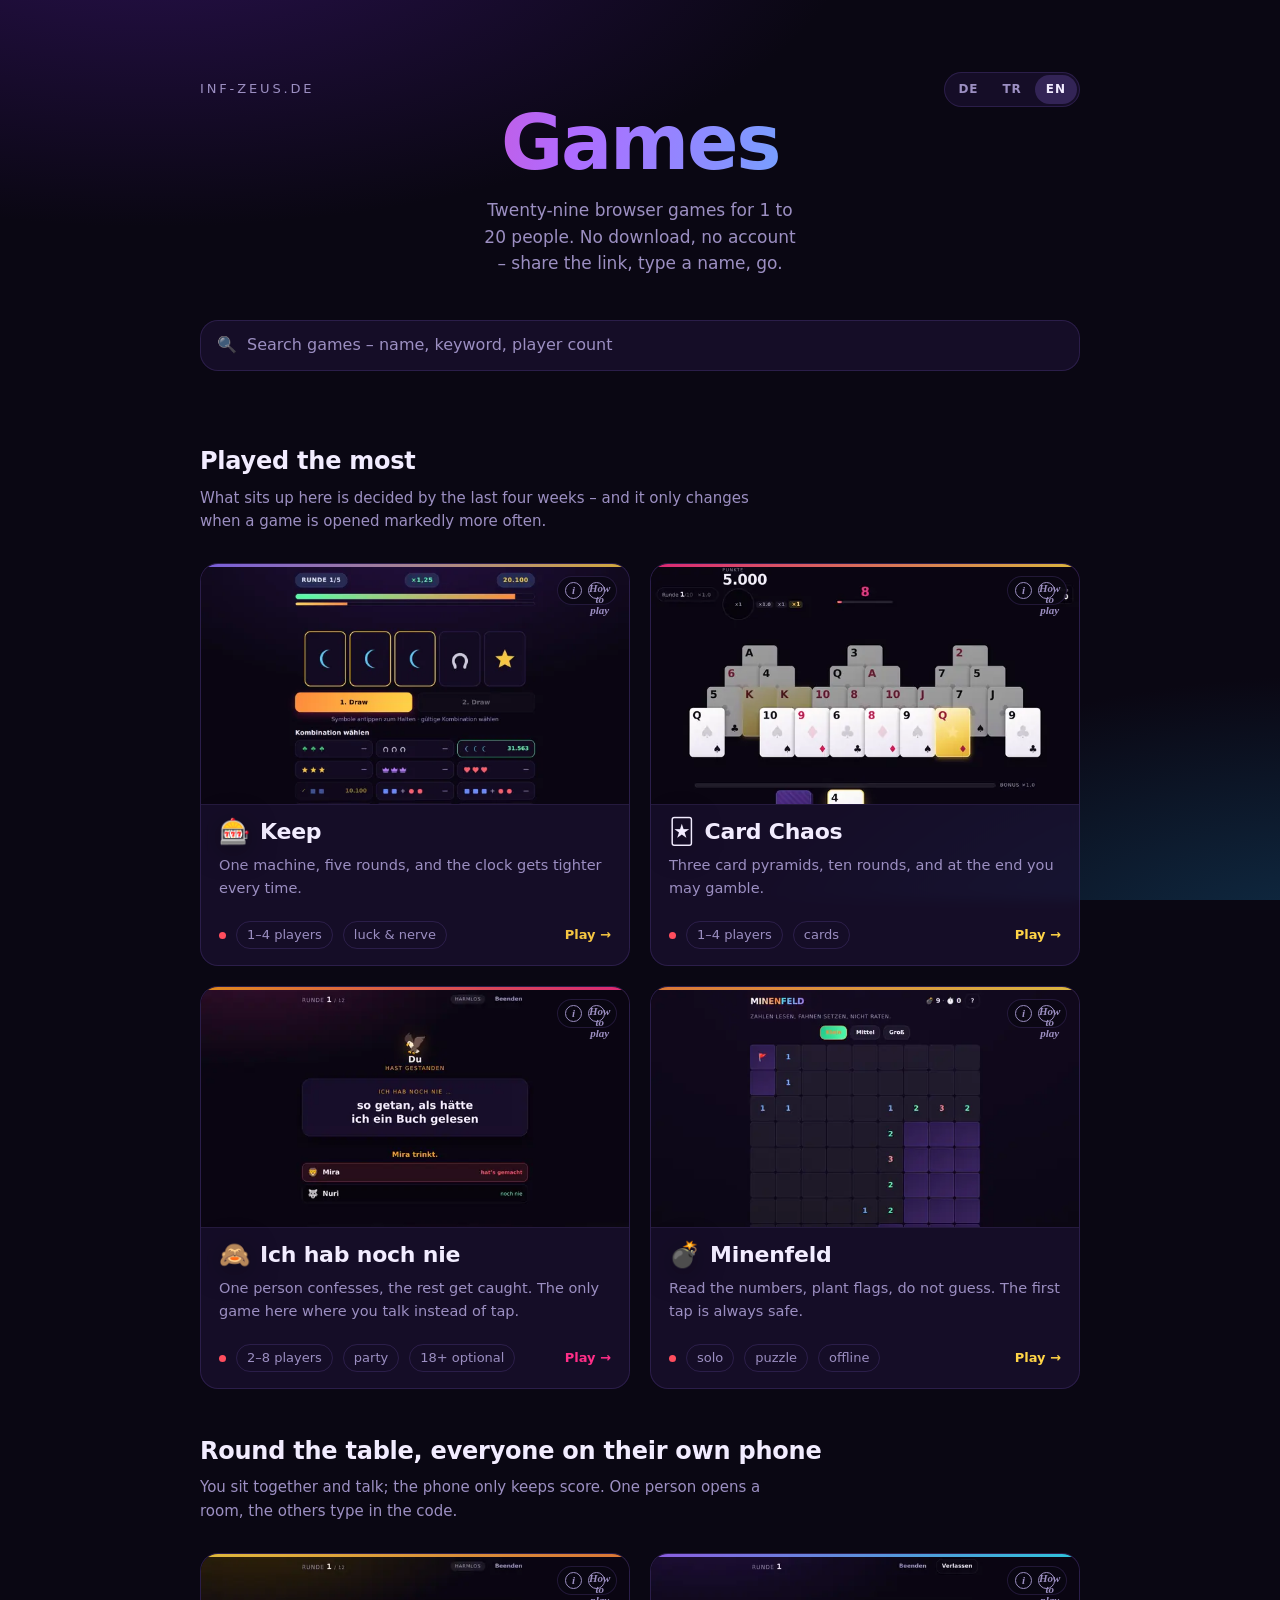
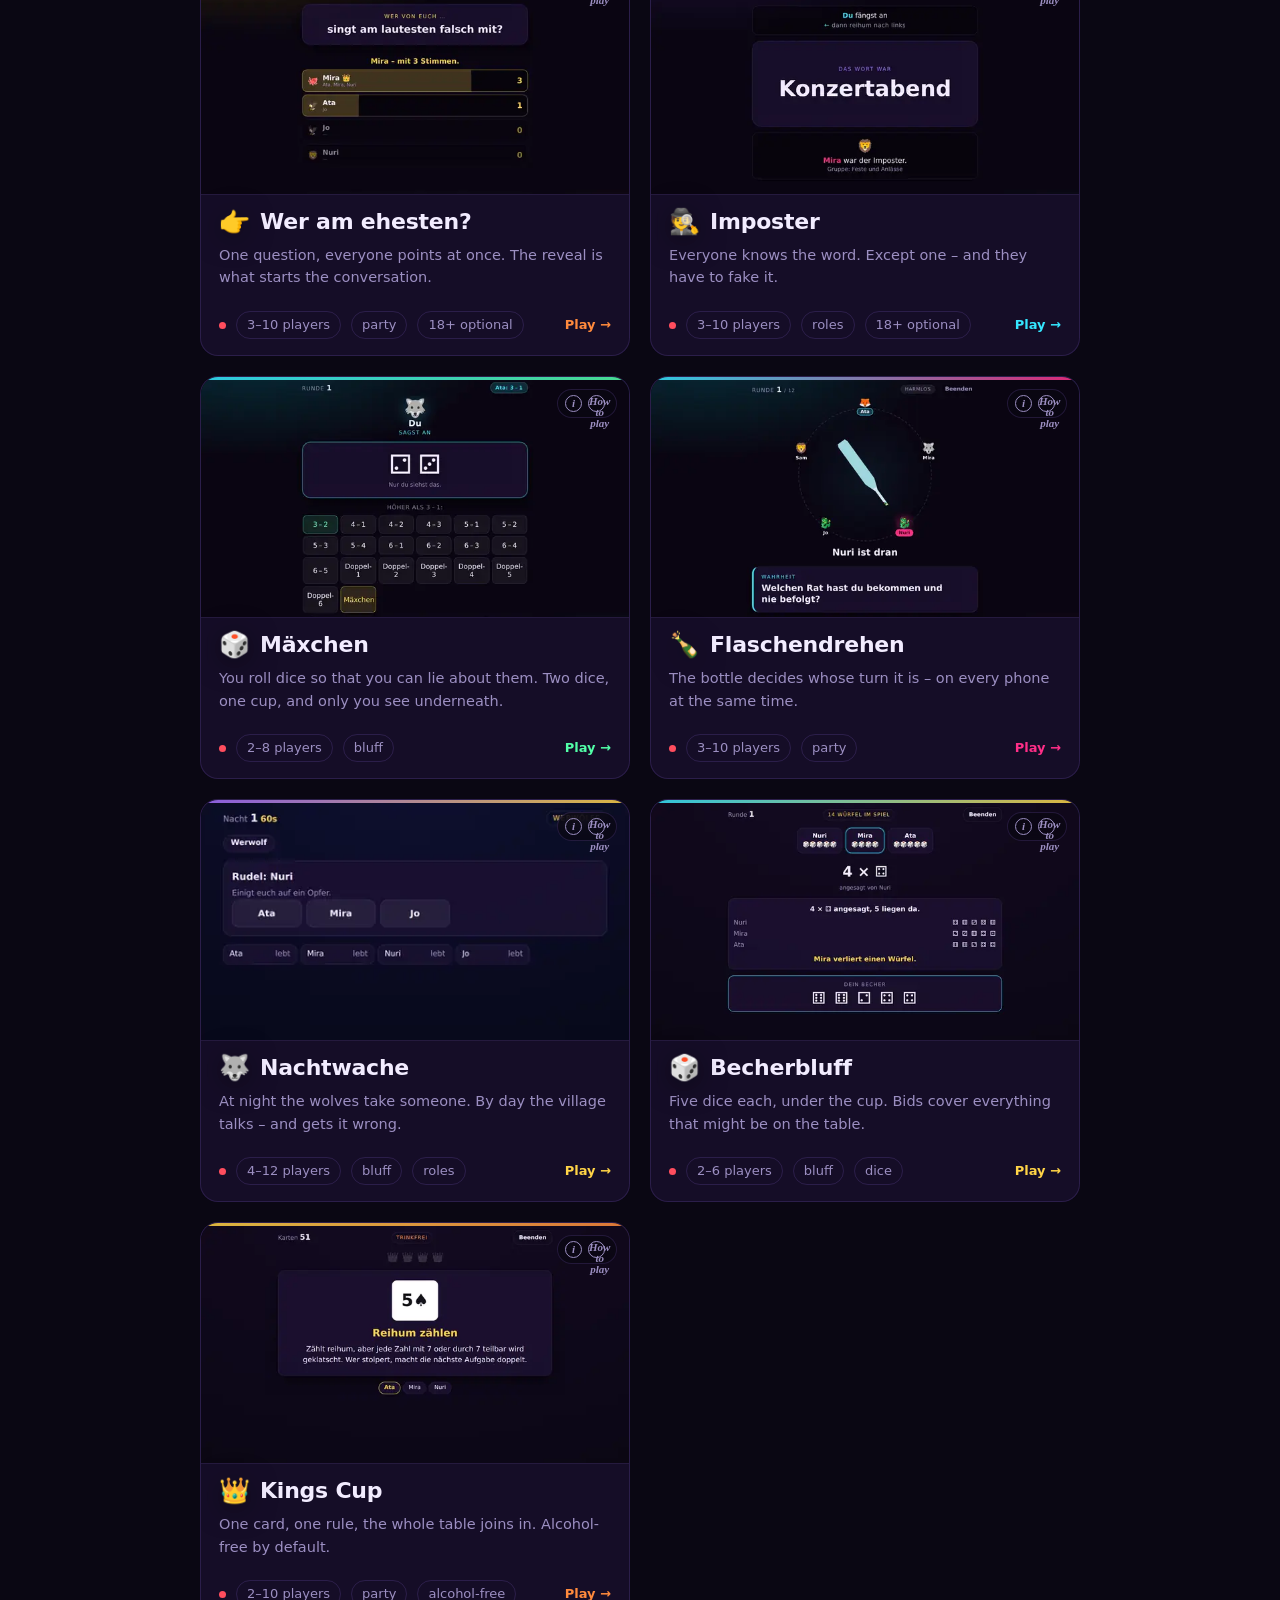
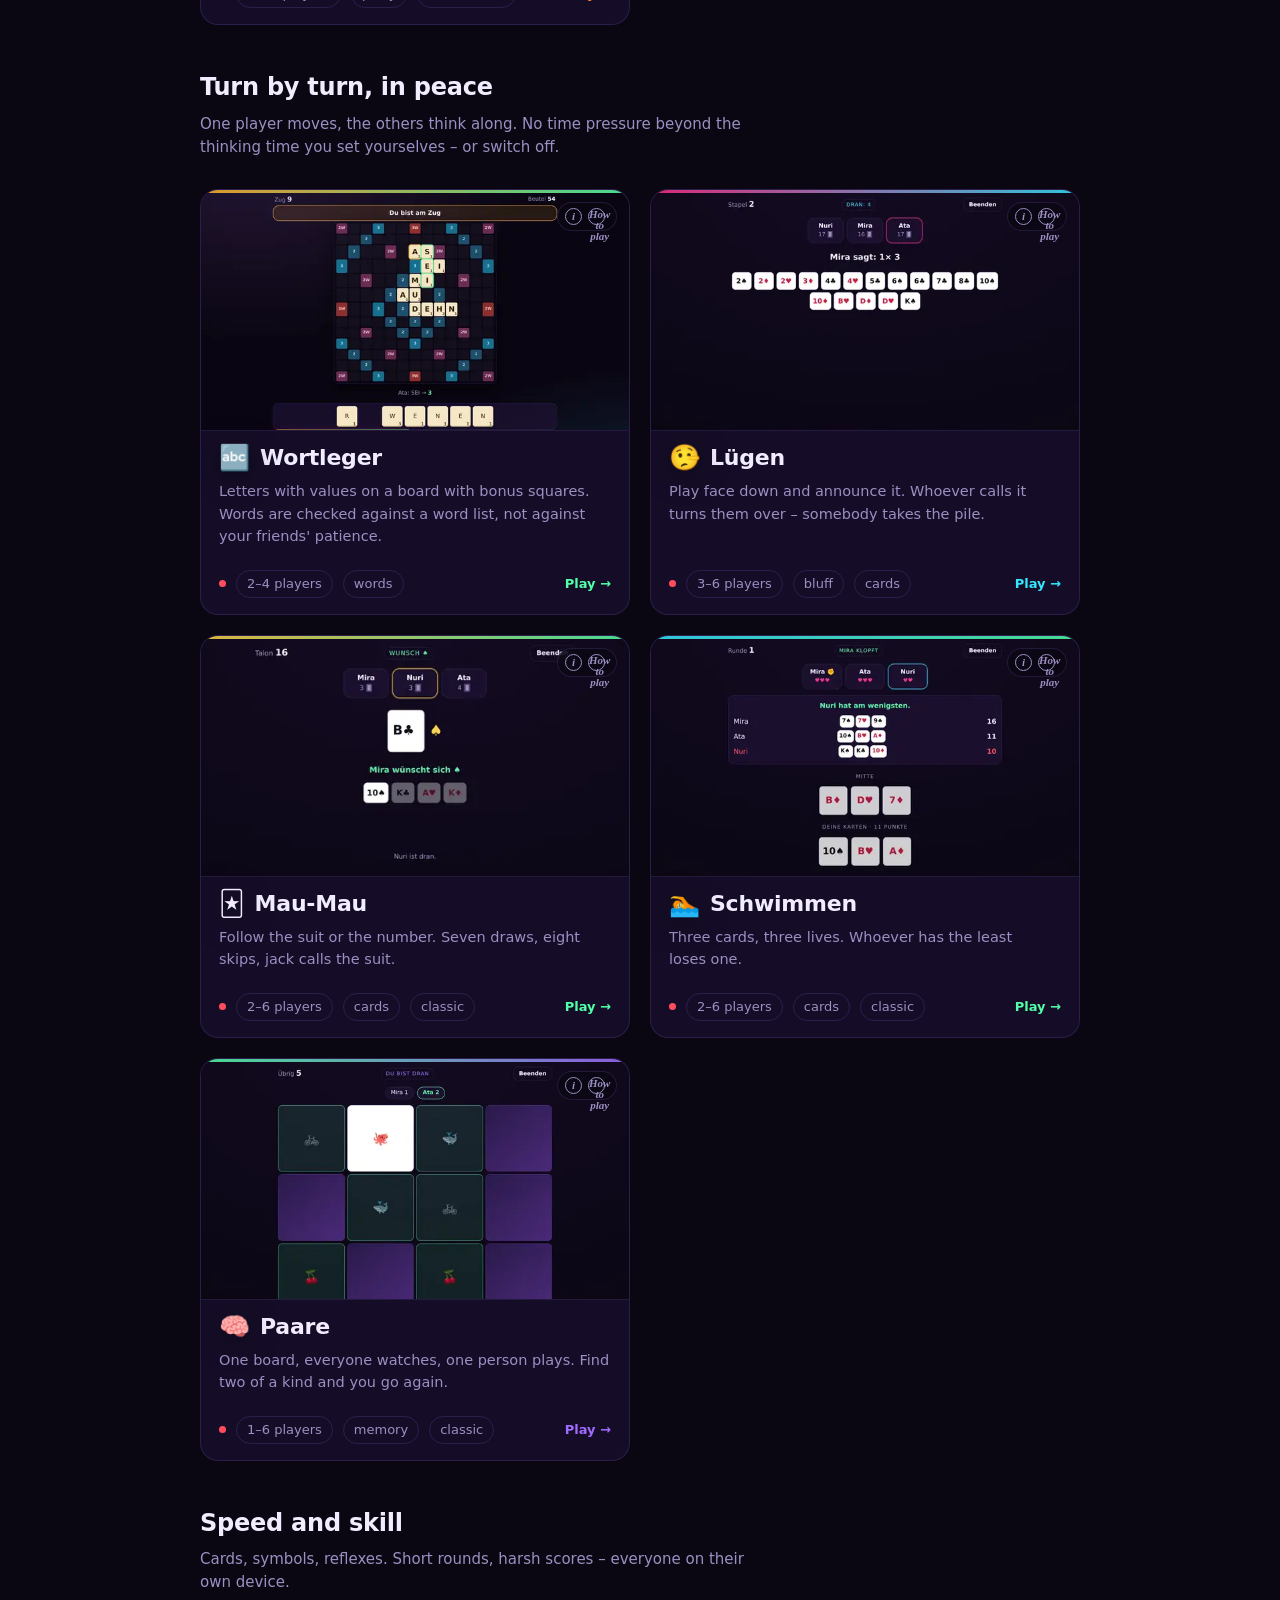
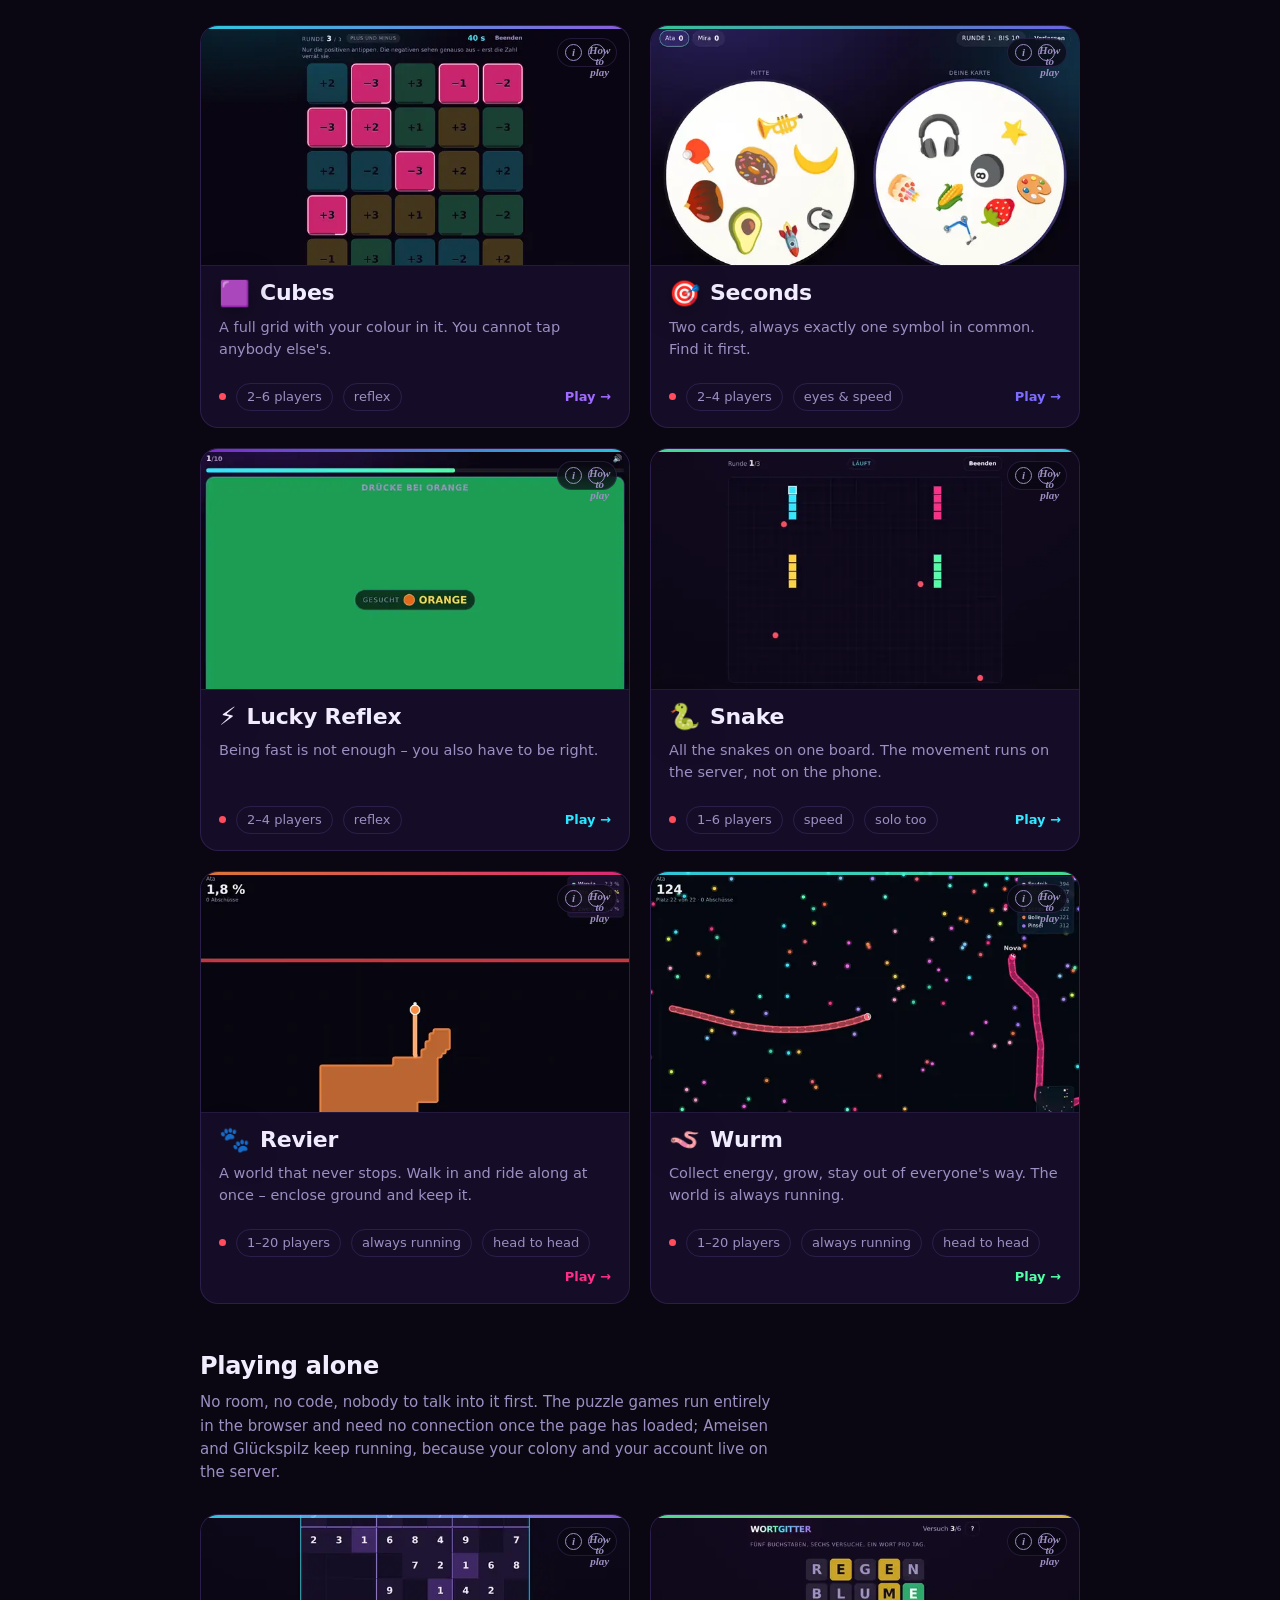
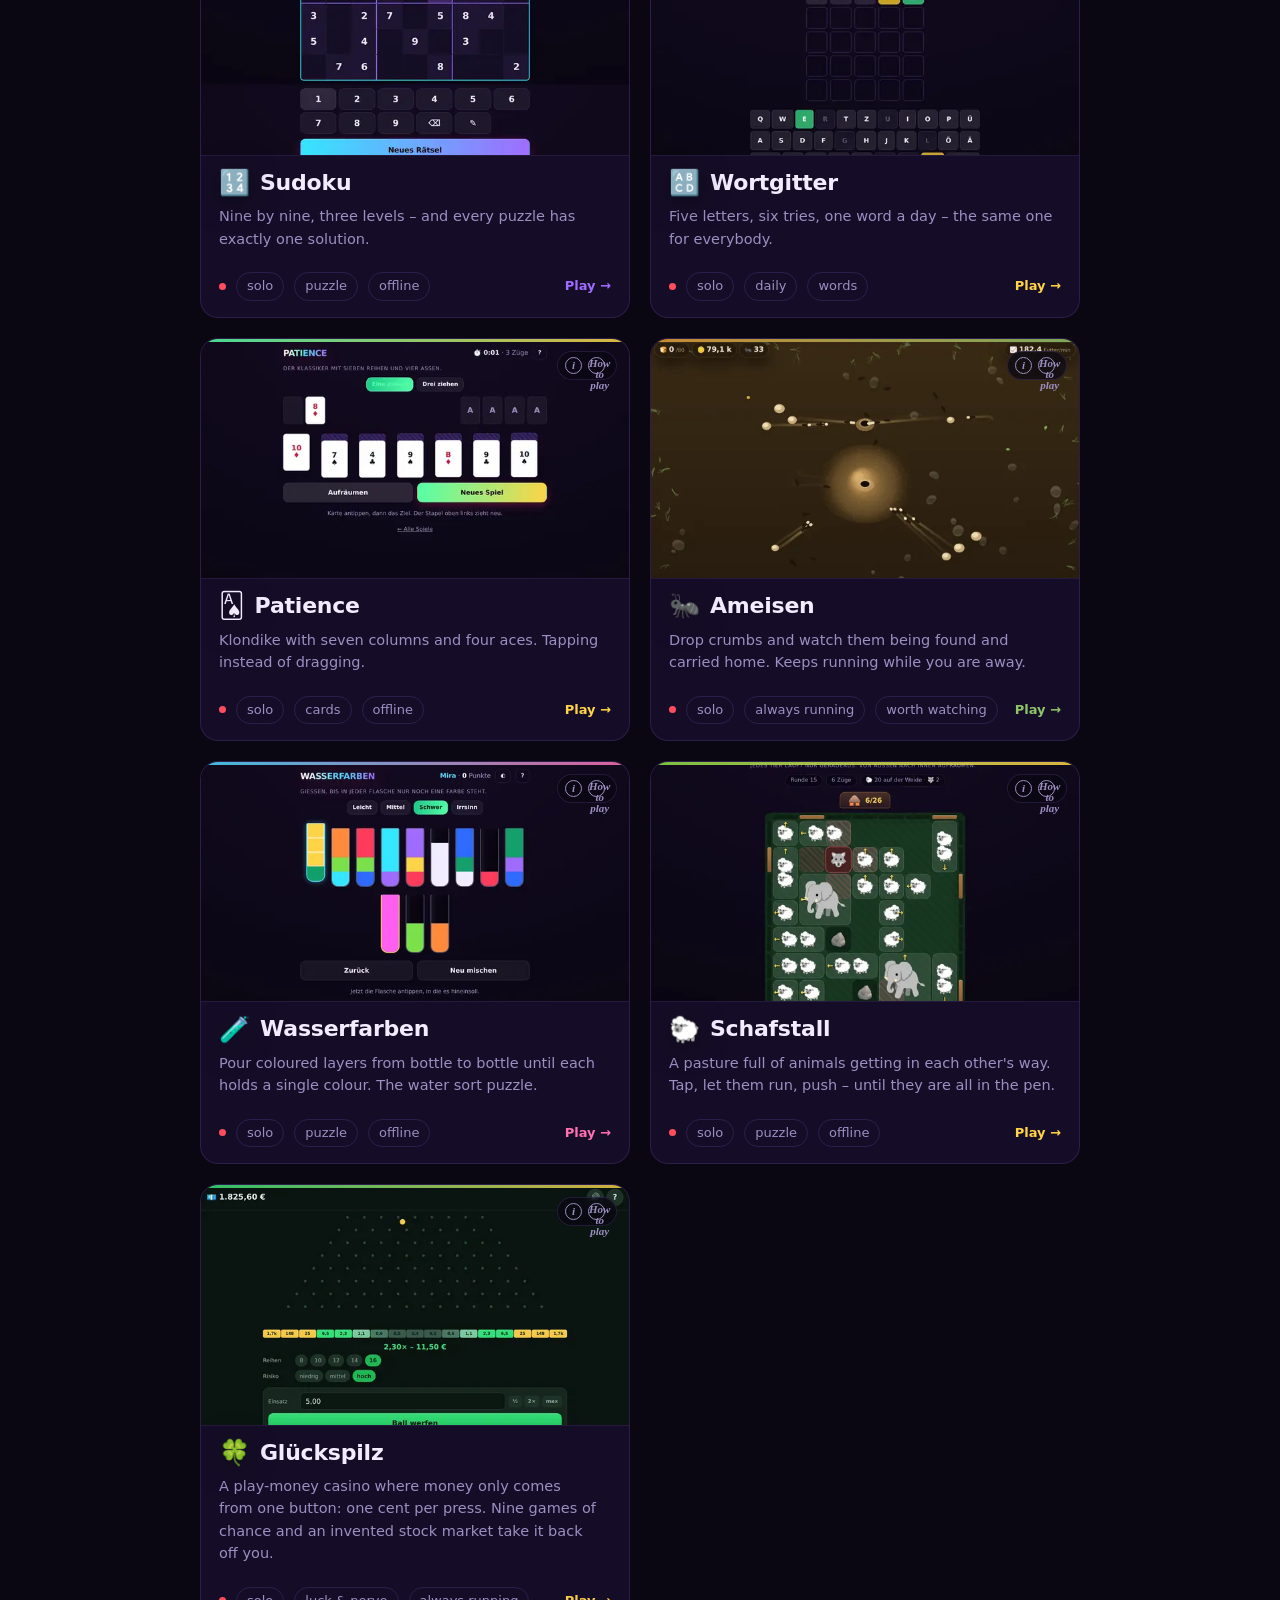
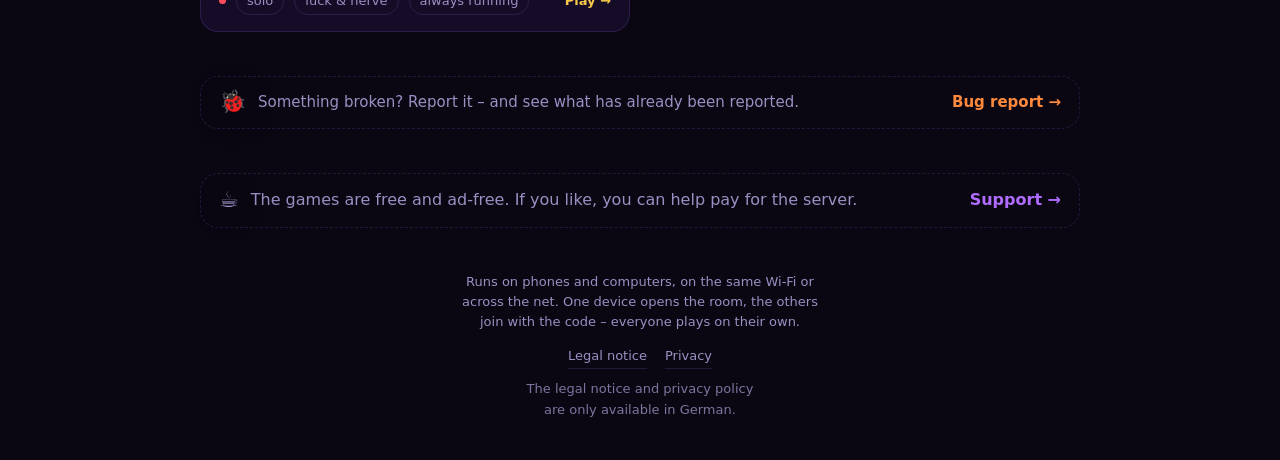
==== commit 1e00818e: "Glueckspilz auf die Uebersicht, und zwei Werkzeuge, die dabei zu eng waren Das neue Spiel (eigenes R" ====
--- a/spiele/index.html
+++ b/spiele/index.html
@@ -4,7 +4,7 @@
 <meta charset="utf-8">
 <meta name="viewport" content="width=device-width, initial-scale=1, viewport-fit=cover">
 <title data-t="seite.titel">Spiele – inf-zeus.de</title>
-<meta name="description" data-t-attr="content:seite.beschreibung" content="Achtundzwanzig Browserspiele für 1 bis 20 Leute. Ohne Installation, ohne Account.">
+<meta name="description" data-t-attr="content:seite.beschreibung" content="Neunundzwanzig Browserspiele für 1 bis 20 Leute. Ohne Installation, ohne Account.">
 <meta name="theme-color" content="#0a0713">
 <link rel="icon" href="data:image/svg+xml,<svg xmlns='http://www.w3.org/2000/svg' viewBox='0 0 100 100'><text y='.9em' font-size='90'>🎲</text></svg>">
 <style>
@@ -691,7 +691,7 @@
     <div data-sprachwahl aria-label="Sprache"></div>
   </div>
   <h1 data-t="seite.h1">Spiele</h1>
-  <p class="sub" data-t-html="seite.sub">Achtundzwanzig Browserspiele für 1 bis 20 Leute. Kein Download, kein Account
+  <p class="sub" data-t-html="seite.sub">Neunundzwanzig Browserspiele für 1 bis 20 Leute. Kein Download, kein Account
     – Link teilen, Namen eintippen, los.</p>
 </header>
 
@@ -1433,7 +1433,7 @@
 
 <section class="gruppe" aria-labelledby="gruppe-allein">
   <h2 class="gruppe-titel" id="gruppe-allein" data-t="gruppe.allein.titel">Allein spielen</h2>
-  <p class="gruppe-sub" data-t-html="gruppe.allein.sub">Kein Raum, kein Code, niemand, den man erst überreden muss. Die vier Rätselspiele laufen ganz im Browser und brauchen keine Verbindung mehr, sobald die Seite geladen ist; Ameisen dagegen läuft immer weiter, weil dein Bau auf dem Server liegt.</p>
+  <p class="gruppe-sub" data-t-html="gruppe.allein.sub">Kein Raum, kein Code, niemand, den man erst überreden muss. Die Rätselspiele laufen ganz im Browser und brauchen keine Verbindung mehr, sobald die Seite geladen ist; Ameisen und Glückspilz dagegen laufen immer weiter, weil dein Bau und dein Konto auf dem Server liegen.</p>
 </section>
 
 <main class="raster">
@@ -1619,6 +1619,37 @@
         <li data-t-html="k.schafstall.s5">Der Wolf 🐺 rührt sich nie – aber wer in seiner Reichweite (die schraffierten Felder) zum Stehen kommt, ist weg, und die Runde fängt von vorn an. Vorbeilaufen ist ungefährlich.</li>
         <li data-t-html="k.schafstall.s6">Ab Runde 4 laufen zwei Schafe im Gespann, ab 6 liegen Felsen herum, ab 8 kommt der Wolf, ab 10 ist der Rand zugezäunt, ab 12 steht ein Elefant im Weg – zwei mal zwei Zellen groß.</li>
         <li data-t-html="k.schafstall.s7">Alle im Stall: Punkte nach Runde, gesparten Zügen und Tempo, dazu bis zu drei Sterne. Die nächste Runde ist größer und voller.</li>
+    </template>
+  </article>
+
+  <article class="game" style="--accent:#35e07a; --accent2:#f7c948;"
+           data-spiel="glueckspilz" data-heimat="gruppe-allein" data-platz="7" data-bild="bilder/glueckspilz-spiel.webp">
+    <button class="info" type="button" data-t-attr="aria-label:ui.anleitungLabel" aria-label="Wie Glückspilz gespielt wird"><span aria-hidden="true">i</span><span data-t="ui.anleitung">Anleitung</span></button>
+    <a class="game-link" href="/glueckspilz/">
+      <img class="schnappschuss" src="bilder/klein/glueckspilz-spiel.webp" alt="Bildschirmfoto aus Glückspilz: das Nagelbrett von Plinko mit der Auszahlungstafel"
+           width="640" height="435" loading="lazy" decoding="async">
+      <div class="kopf">
+        <span class="icon" aria-hidden="true">🍀</span>
+        <h3>Glückspilz</h3>
+      </div>
+      <p class="kurz" data-t-html="k.glueckspilz.kurz">Ein Spielgeld-Kasino, in dem Geld nur an einem Knopf entsteht: ein Cent je Druck. Neun Glücksspiele und eine erfundene Börse nehmen es dir wieder ab.</p>
+      <p class="lang" data-t-html="k.glueckspilz.lang">Hier läuft kein echtes Geld – es gibt keine Einzahlung, keine Auszahlung und nichts, was man mitnehmen könnte. Alles fängt an einem großen grünen Knopf an: ein Druck, ein Cent. Wer schnell drückt, hält die Schwungleiste oben und bekommt mehr; im Laden gibt es Stufen zu kaufen, deren Preis sich mit jeder verdreifacht, damit der Knopf nie überflüssig wird. Über Nacht sammelt sich ein kleiner Betrag an. Das Verdiente kann man dann in neun Glücksspielen verzocken – Plinko, Mines, Crash, Dice, Limbo, Drachenturm, Flip, Diamanten, Bars – oder an einer Börse mit acht erfundenen Firmen, deren Kurse Trends, ruhige und wilde Phasen und Nachrichten kennen. Dort lässt sich der Hebel bis auf das Hundertfache stellen; fällt der Wert auf null, ist die Position weg, auch wenn gerade niemand hinsieht. Die Auszahlungsquote ist überall 99 %, und jeder einzelne Wurf lässt sich hinterher nachrechnen: der Hash der Server-Saat steht vorher da. Ein Konto mit Namen und Passwort gehört dazu – ohne wäre der Spielstand nach dem nächsten geleerten Browser weg.</p>
+      <div class="meta">
+        <span class="dot" data-status></span>
+        <span class="tag" data-t-html="tag.allein">allein</span>
+        <span class="tag" data-t-html="tag.glueck">Glück</span>
+        <span class="tag" data-t-html="tag.laeuftimmer">läuft immer</span>
+        <span class="go" data-t="ui.spielen">Spielen →</span>
+      </div>
+    </a>
+    <template class="ablauf">
+        <li data-t-html="k.glueckspilz.s1">Konto anlegen: Name und Passwort, sonst nichts – keine E-Mail, keine Wiederherstellung. <b>Ab 18</b>, und alles darin ist Spielgeld.</li>
+        <li data-t-html="k.glueckspilz.s2">Der Knopf ist die einzige Quelle: ein Druck, ein Cent. Schnelles Drücken füllt die Schwungleiste und zahlt bis zum Zweieinhalbfachen.</li>
+        <li data-t-html="k.glueckspilz.s3">Im Laden warten fünf Stufen: ein besserer Daumen, ein Heinzelmännchen, das mitdrückt, Feuereifer für die Schwungleiste, ein Sparstrumpf für die Nacht und ein Kleebeet für die Glücksbringer. Jede Stufe kostet gut das Dreifache der vorigen.</li>
+        <li data-t-html="k.glueckspilz.s4">Ab und zu fliegt ein Glücksbringer durchs Bild. Antippen: 🍀 und 💰 zahlen sofort, ⚡ verdreifacht den Klickwert, ⭐ hebt jeden Gewinn um die Hälfte, 🎁 gibt drei Freiwetten.</li>
+        <li data-t-html="k.glueckspilz.s5">Neun Spiele nehmen das Geld wieder: Plinko, Mines, Crash, Dice, Limbo, Drachenturm, Flip, Diamanten, Bars. Überall kommen im Mittel 99 von 100 Euro zurück – auf Dauer verliert man also, und genau so ist ein Kasino gebaut.</li>
+        <li data-t-html="k.glueckspilz.s6">An der Börse stehen acht erfundene Firmen. Die Kurse sind kein Münzwurf: es gibt Trends, ruhige und wilde Phasen, Nachrichten und einen Markt, der alle zugleich bewegt. Der Hebel geht bis 100 – und fällt der Wert auf null, ist die Position weg, auch wenn du gerade nicht hinsiehst.</li>
+        <li data-t-html="k.glueckspilz.s7">Jeder Wurf lässt sich nachrechnen: unter „Tafel“ steht der Hash der Server-Saat, bevor du spielst. Aufdecken, nachrechnen, neue Saat.</li>
     </template>
   </article>
 </main>
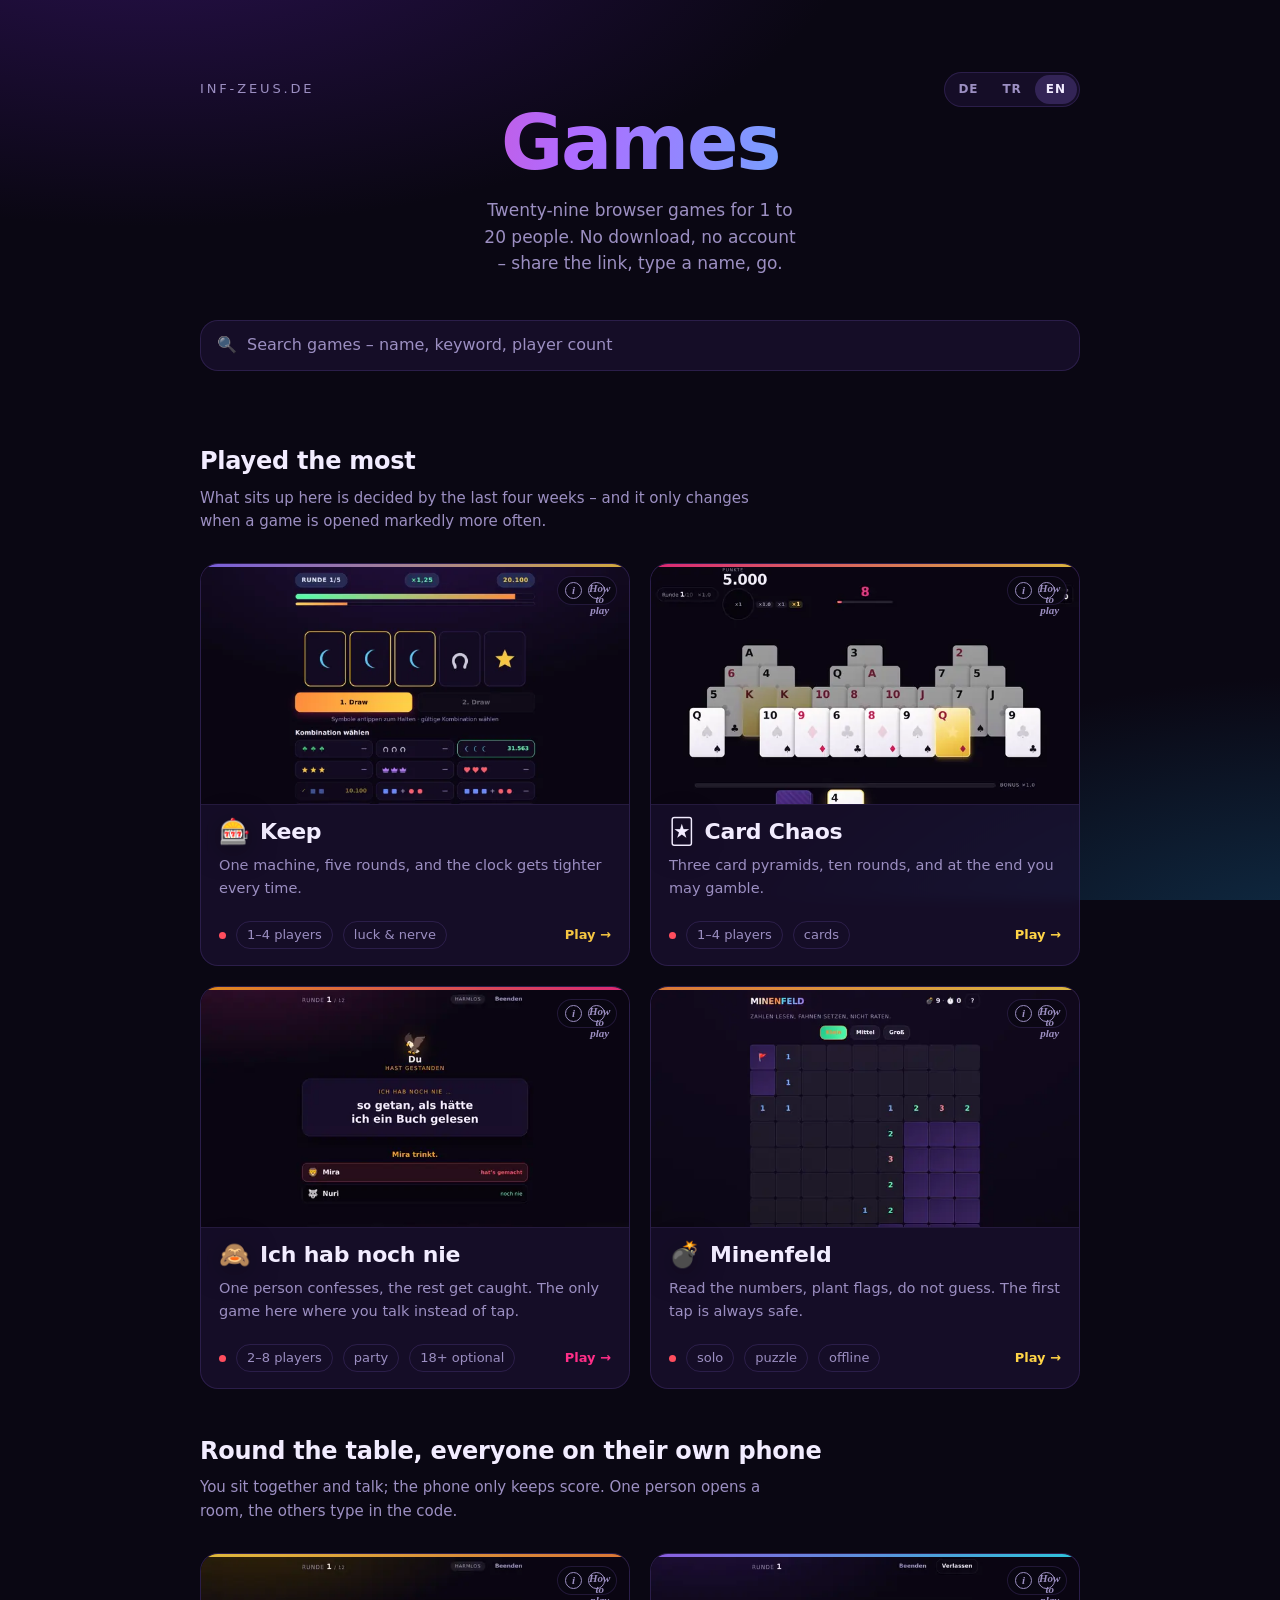
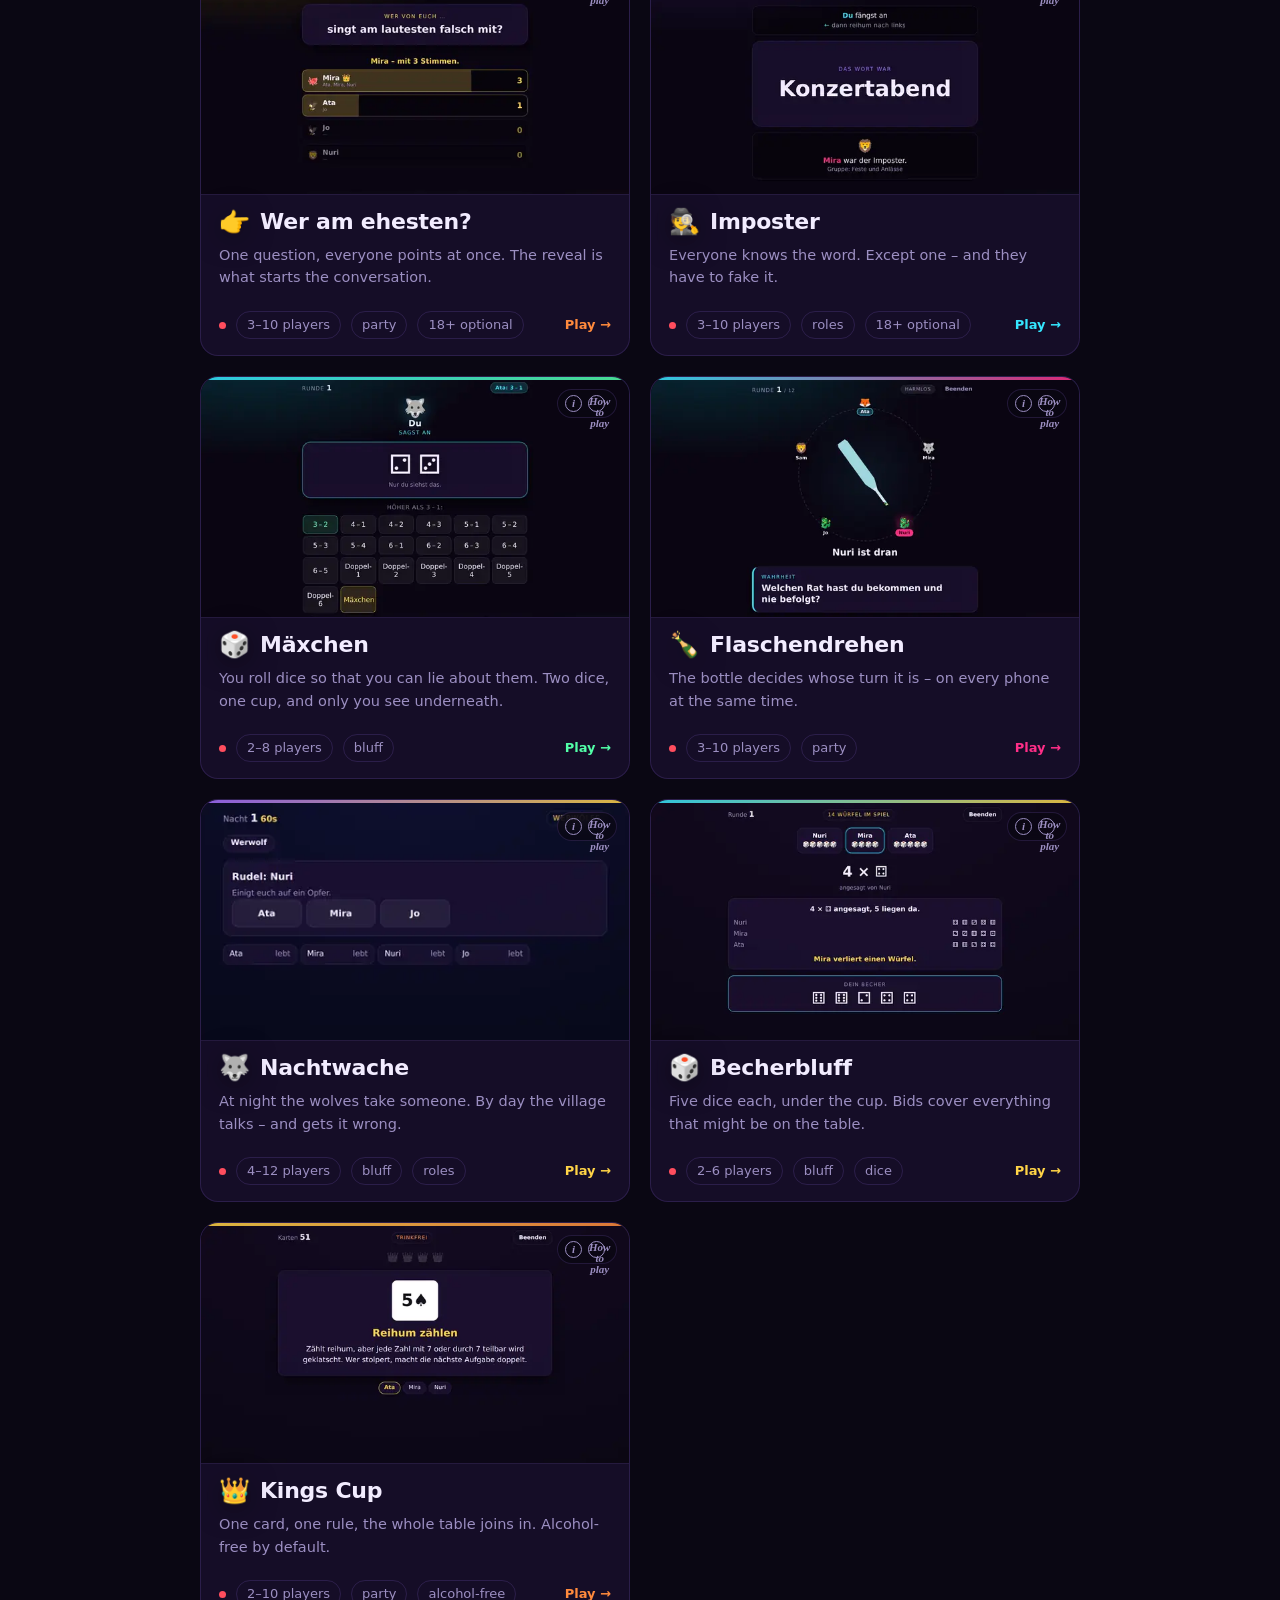
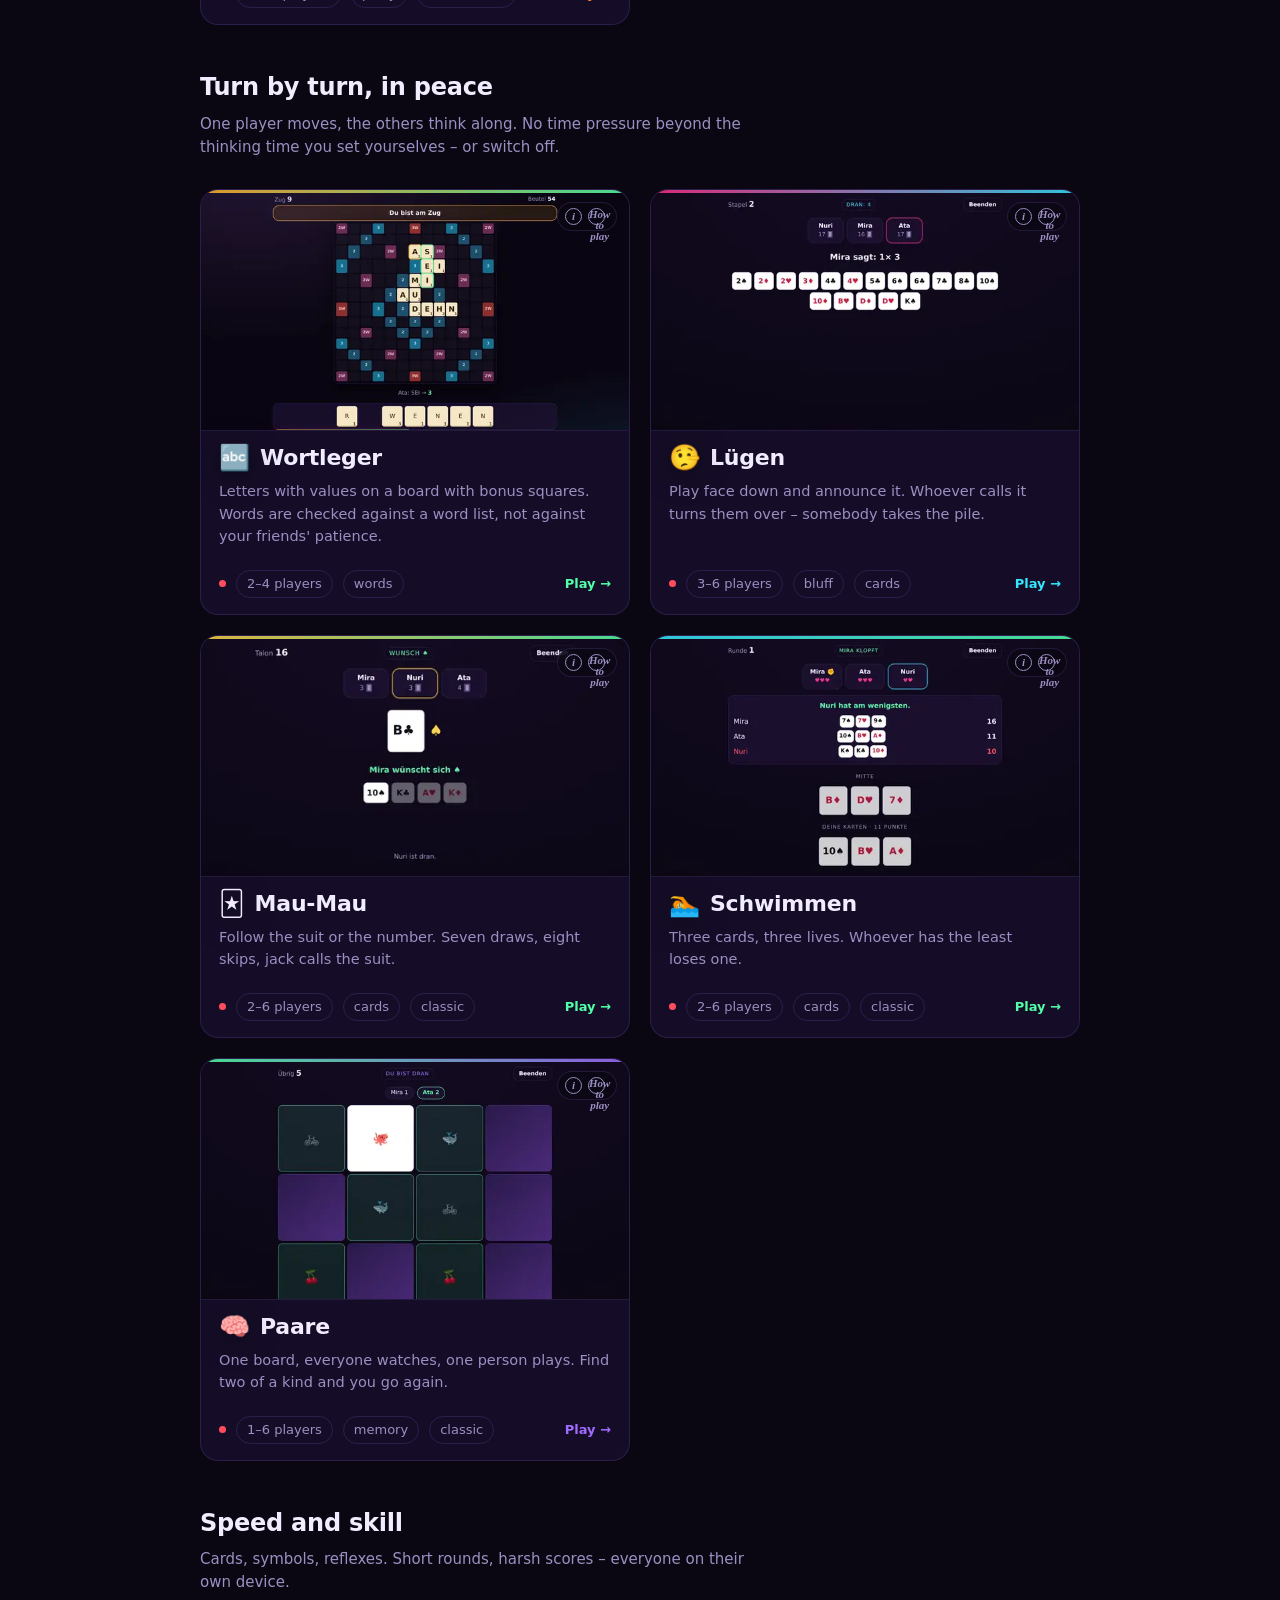
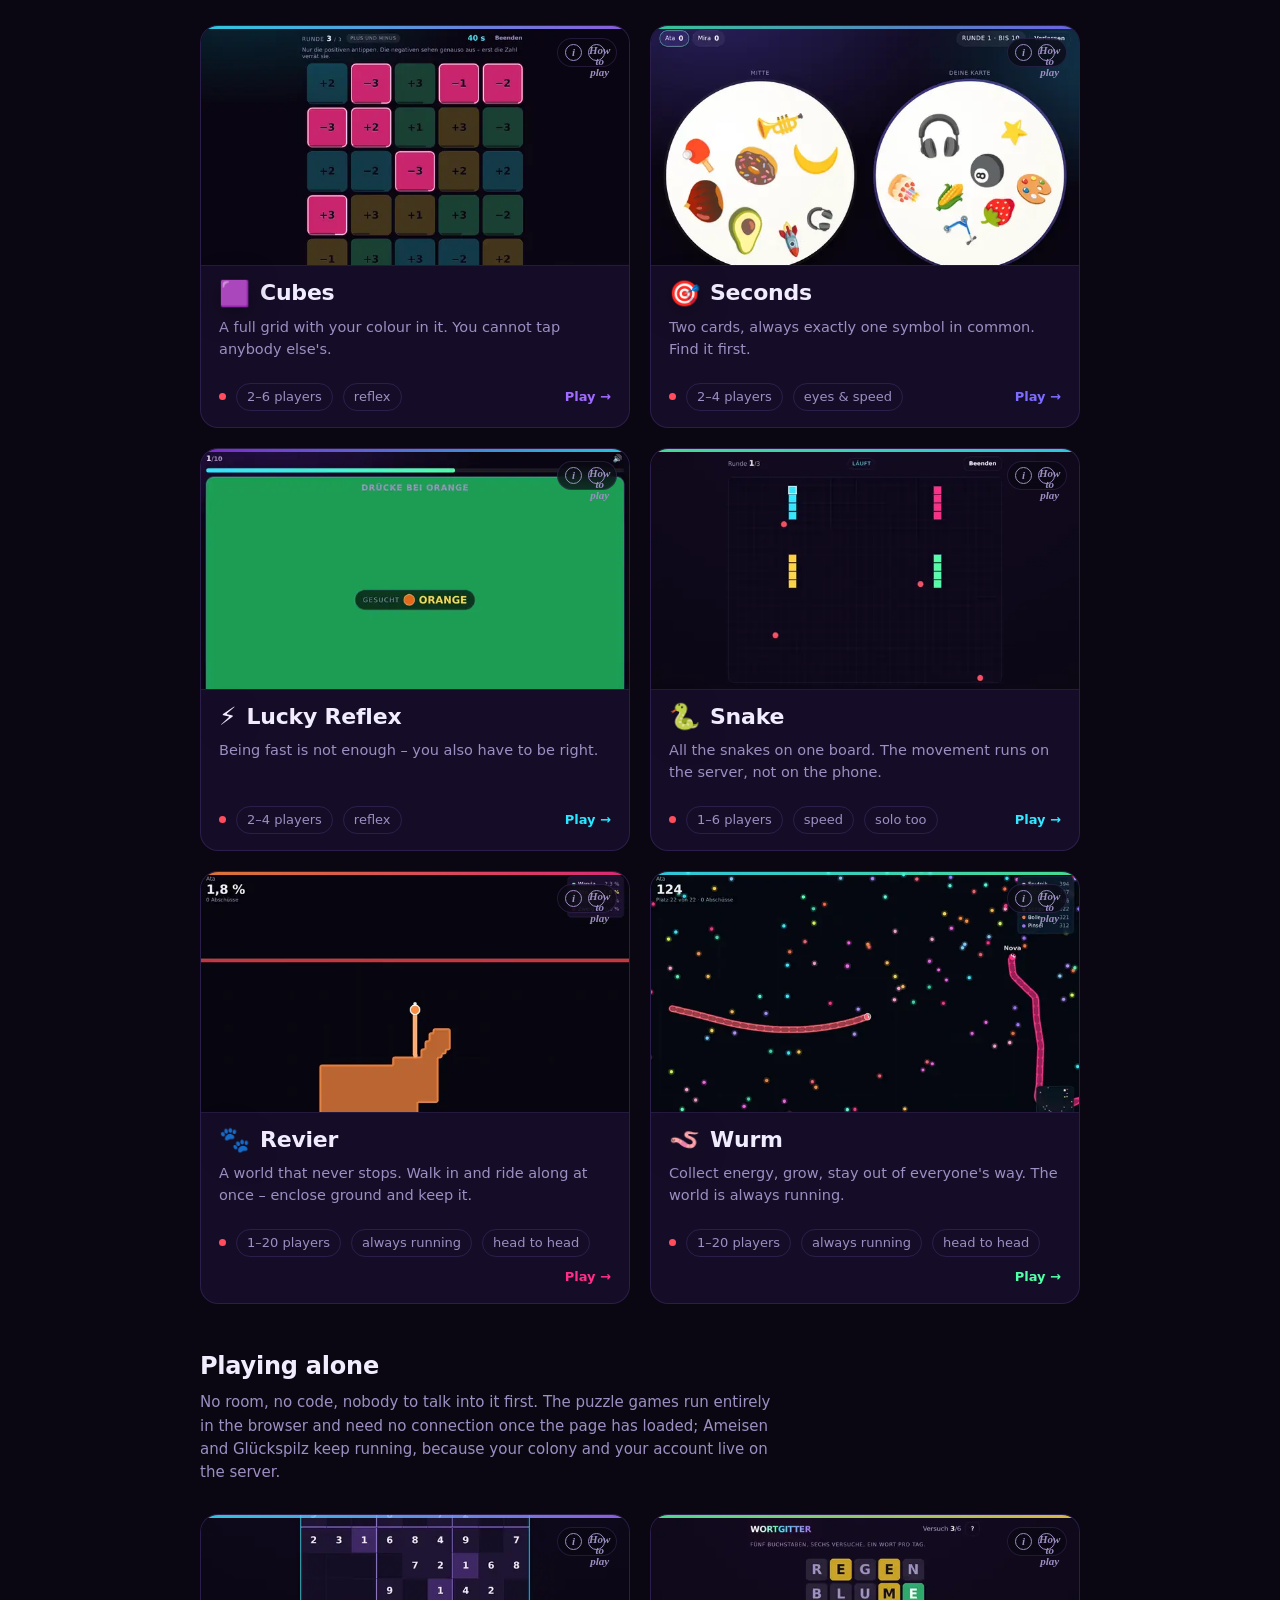
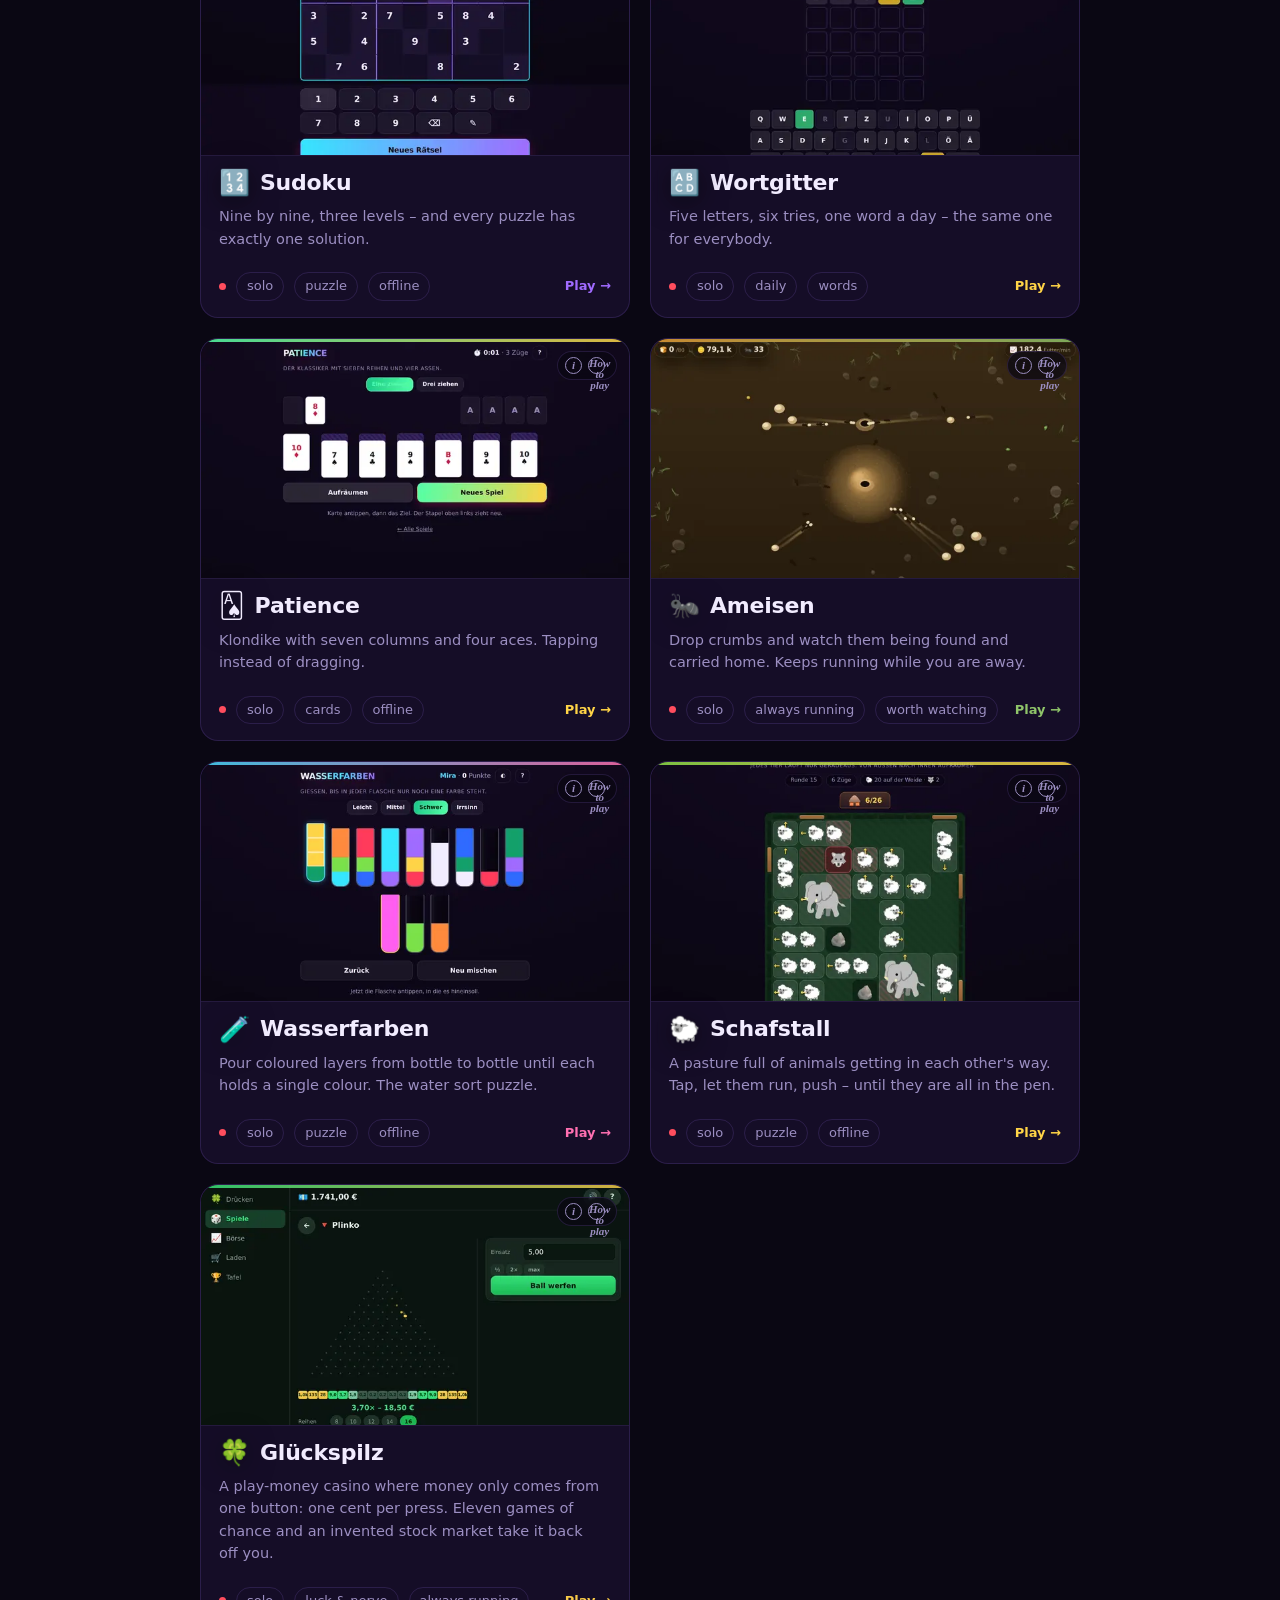
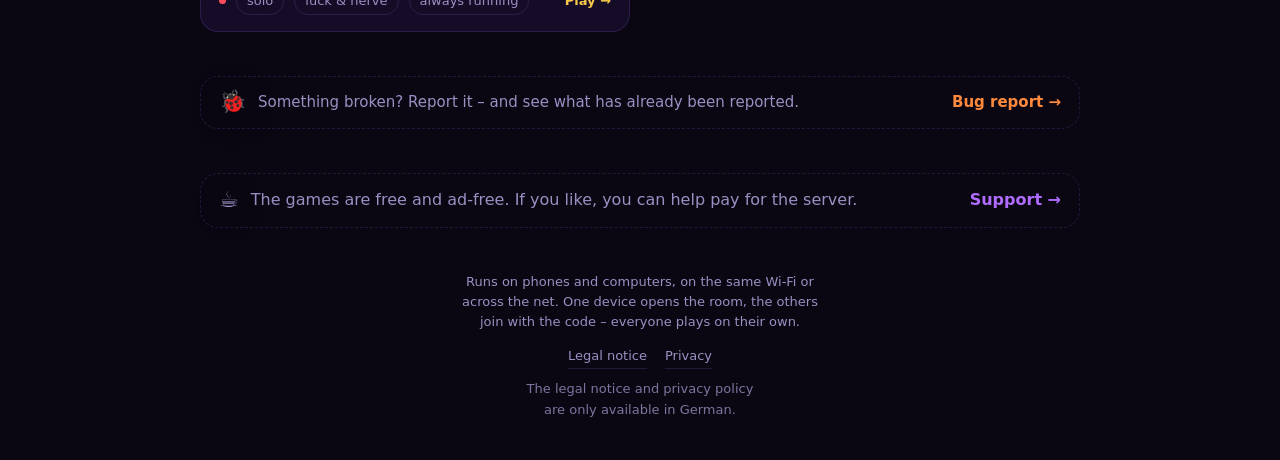
==== commit c2cd80d7: "Glueckspilz: Quote 97 %, angenehme Zahlen, Fallobst (Ordner-Repo + Kachel + Browserprobe) Der Ordner" ====
--- a/spiele/index.html
+++ b/spiele/index.html
@@ -1632,8 +1632,8 @@
         <span class="icon" aria-hidden="true">🍀</span>
         <h3>Glückspilz</h3>
       </div>
-      <p class="kurz" data-t-html="k.glueckspilz.kurz">Ein Spielgeld-Kasino, in dem Geld nur an einem Knopf entsteht: ein Cent je Druck. Neun Glücksspiele und eine erfundene Börse nehmen es dir wieder ab.</p>
-      <p class="lang" data-t-html="k.glueckspilz.lang">Hier läuft kein echtes Geld – es gibt keine Einzahlung, keine Auszahlung und nichts, was man mitnehmen könnte. Alles fängt an einem großen grünen Knopf an: ein Druck, ein Cent. Wer schnell drückt, hält die Schwungleiste oben und bekommt mehr; im Laden gibt es Stufen zu kaufen, deren Preis sich mit jeder verdreifacht, damit der Knopf nie überflüssig wird. Über Nacht sammelt sich ein kleiner Betrag an. Das Verdiente kann man dann in neun Glücksspielen verzocken – Plinko, Mines, Crash, Dice, Limbo, Drachenturm, Flip, Diamanten, Bars – oder an einer Börse mit acht erfundenen Firmen, deren Kurse Trends, ruhige und wilde Phasen und Nachrichten kennen. Dort lässt sich der Hebel bis auf das Hundertfache stellen; fällt der Wert auf null, ist die Position weg, auch wenn gerade niemand hinsieht. Die Auszahlungsquote ist überall 99 %, und jeder einzelne Wurf lässt sich hinterher nachrechnen: der Hash der Server-Saat steht vorher da. Ein Konto mit Namen und Passwort gehört dazu – ohne wäre der Spielstand nach dem nächsten geleerten Browser weg.</p>
+      <p class="kurz" data-t-html="k.glueckspilz.kurz">Ein Spielgeld-Kasino, in dem Geld nur an einem Knopf entsteht: ein Cent je Druck. Elf Glücksspiele und eine erfundene Börse nehmen es dir wieder ab.</p>
+      <p class="lang" data-t-html="k.glueckspilz.lang">Hier läuft kein echtes Geld – es gibt keine Einzahlung, keine Auszahlung und nichts, was man mitnehmen könnte. Alles fängt an einem großen grünen Knopf an: ein Druck, ein Cent. Wer schnell drückt, hält die Schwungleiste oben und bekommt mehr; im Laden gibt es Stufen zu kaufen, deren Preis sich mit jeder verdreifacht, damit der Knopf nie überflüssig wird. Über Nacht sammelt sich ein kleiner Betrag an. Das Verdiente kann man dann in elf Glücksspielen verzocken – Plinko, Mines, Crash, Dice, Limbo, Drachenturm, Flip, Diamanten, Bars, Keno, Fallobst – oder an einer Börse mit acht erfundenen Firmen, deren Kurse Trends, ruhige und wilde Phasen und Nachrichten kennen. Dort lässt sich der Hebel bis auf das Hundertfache stellen; fällt der Wert auf null, ist die Position weg, auch wenn gerade niemand hinsieht. Die Auszahlungsquote liegt überall knapp unter 97 %, und jeder einzelne Wurf lässt sich hinterher nachrechnen: der Hash der Server-Saat steht vorher da. Ein Konto mit Namen und Passwort gehört dazu – ohne wäre der Spielstand nach dem nächsten geleerten Browser weg.</p>
       <div class="meta">
         <span class="dot" data-status></span>
         <span class="tag" data-t-html="tag.allein">allein</span>
@@ -1647,7 +1647,7 @@
         <li data-t-html="k.glueckspilz.s2">Der Knopf ist die einzige Quelle: ein Druck, ein Cent. Schnelles Drücken füllt die Schwungleiste und zahlt bis zum Zweieinhalbfachen.</li>
         <li data-t-html="k.glueckspilz.s3">Im Laden warten fünf Stufen: ein besserer Daumen, ein Heinzelmännchen, das mitdrückt, Feuereifer für die Schwungleiste, ein Sparstrumpf für die Nacht und ein Kleebeet für die Glücksbringer. Jede Stufe kostet gut das Dreifache der vorigen.</li>
         <li data-t-html="k.glueckspilz.s4">Ab und zu fliegt ein Glücksbringer durchs Bild. Antippen: 🍀 und 💰 zahlen sofort, ⚡ verdreifacht den Klickwert, ⭐ hebt jeden Gewinn um die Hälfte, 🎁 gibt drei Freiwetten.</li>
-        <li data-t-html="k.glueckspilz.s5">Neun Spiele nehmen das Geld wieder: Plinko, Mines, Crash, Dice, Limbo, Drachenturm, Flip, Diamanten, Bars. Überall kommen im Mittel 99 von 100 Euro zurück – auf Dauer verliert man also, und genau so ist ein Kasino gebaut.</li>
+        <li data-t-html="k.glueckspilz.s5">Elf Spiele nehmen das Geld wieder: Plinko, Mines, Crash, Dice, Limbo, Drachenturm, Flip, Diamanten, Bars, Keno, Fallobst. Überall kommen im Mittel knapp 97 von 100 Euro zurück – auf Dauer verliert man also, und genau so ist ein Kasino gebaut.</li>
         <li data-t-html="k.glueckspilz.s6">An der Börse stehen acht erfundene Firmen. Die Kurse sind kein Münzwurf: es gibt Trends, ruhige und wilde Phasen, Nachrichten und einen Markt, der alle zugleich bewegt. Der Hebel geht bis 100 – und fällt der Wert auf null, ist die Position weg, auch wenn du gerade nicht hinsiehst.</li>
         <li data-t-html="k.glueckspilz.s7">Jeder Wurf lässt sich nachrechnen: unter „Tafel“ steht der Hash der Server-Saat, bevor du spielst. Aufdecken, nachrechnen, neue Saat.</li>
     </template>
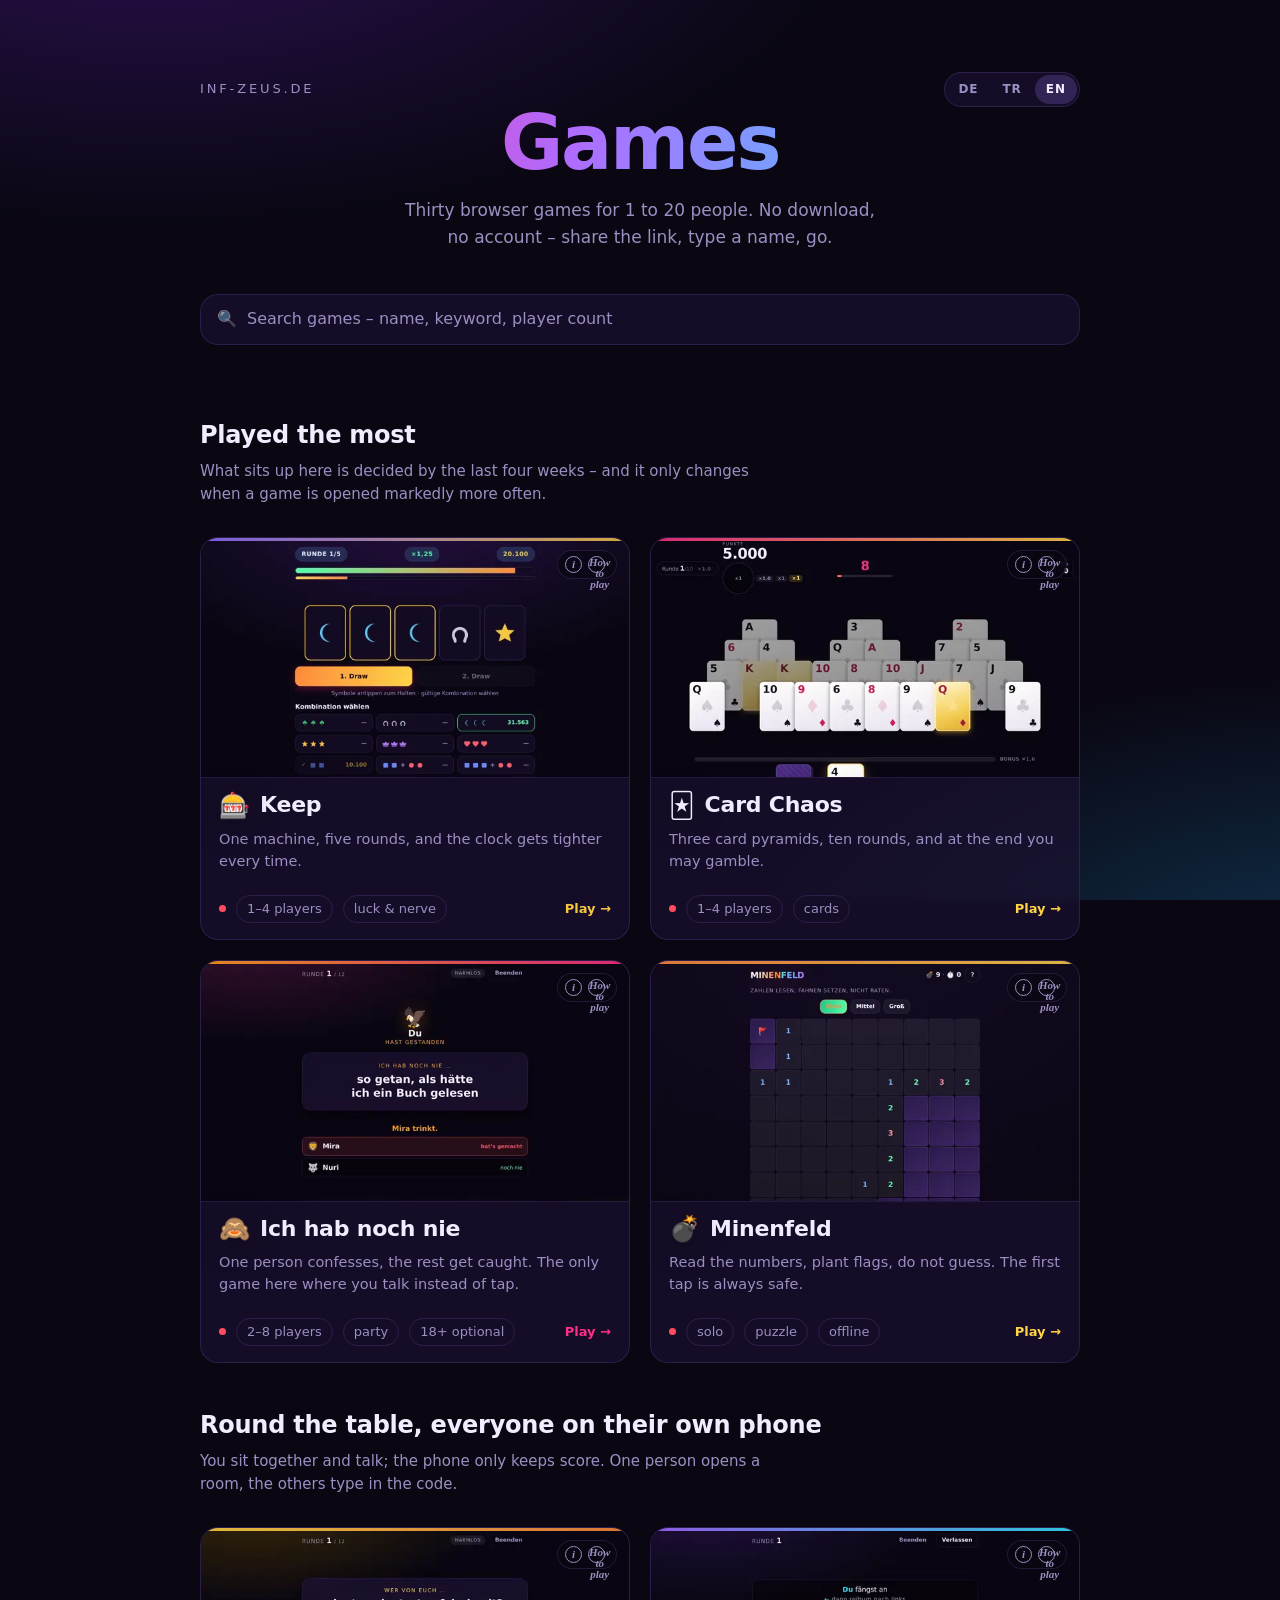
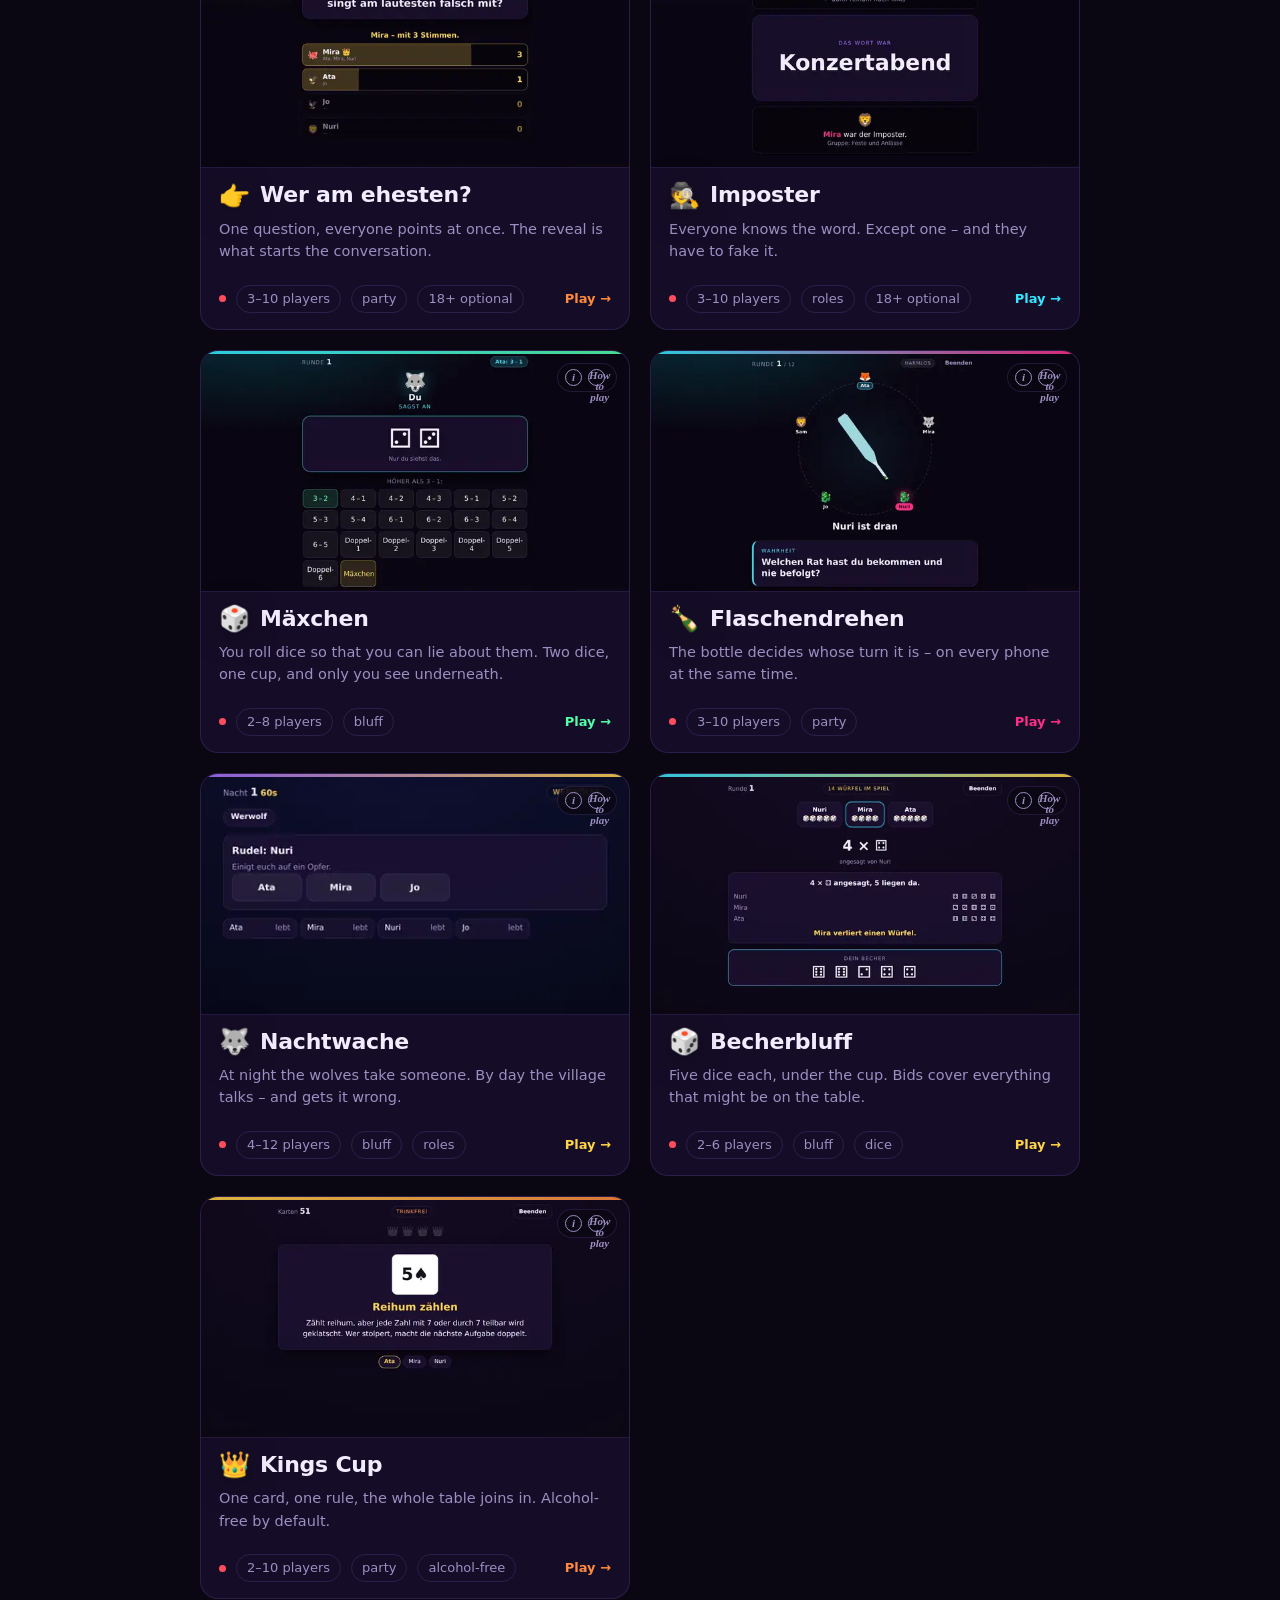
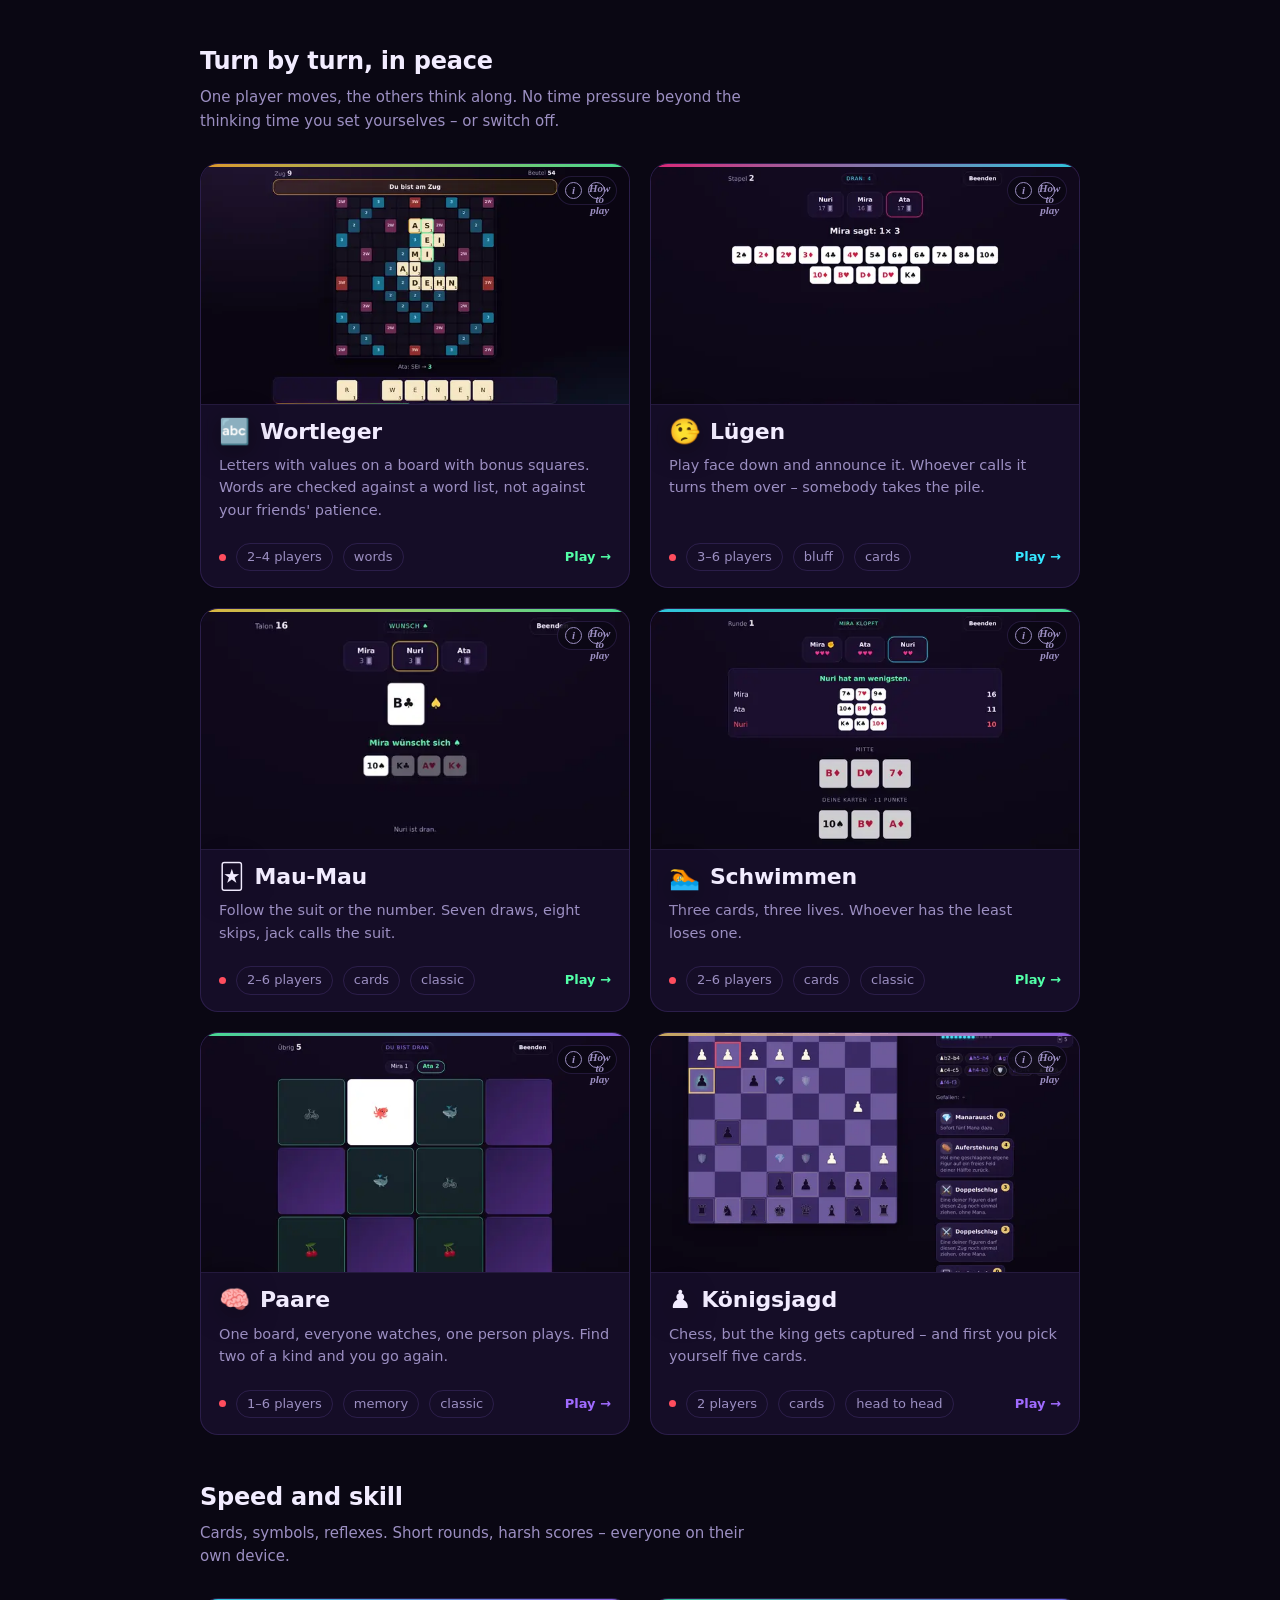
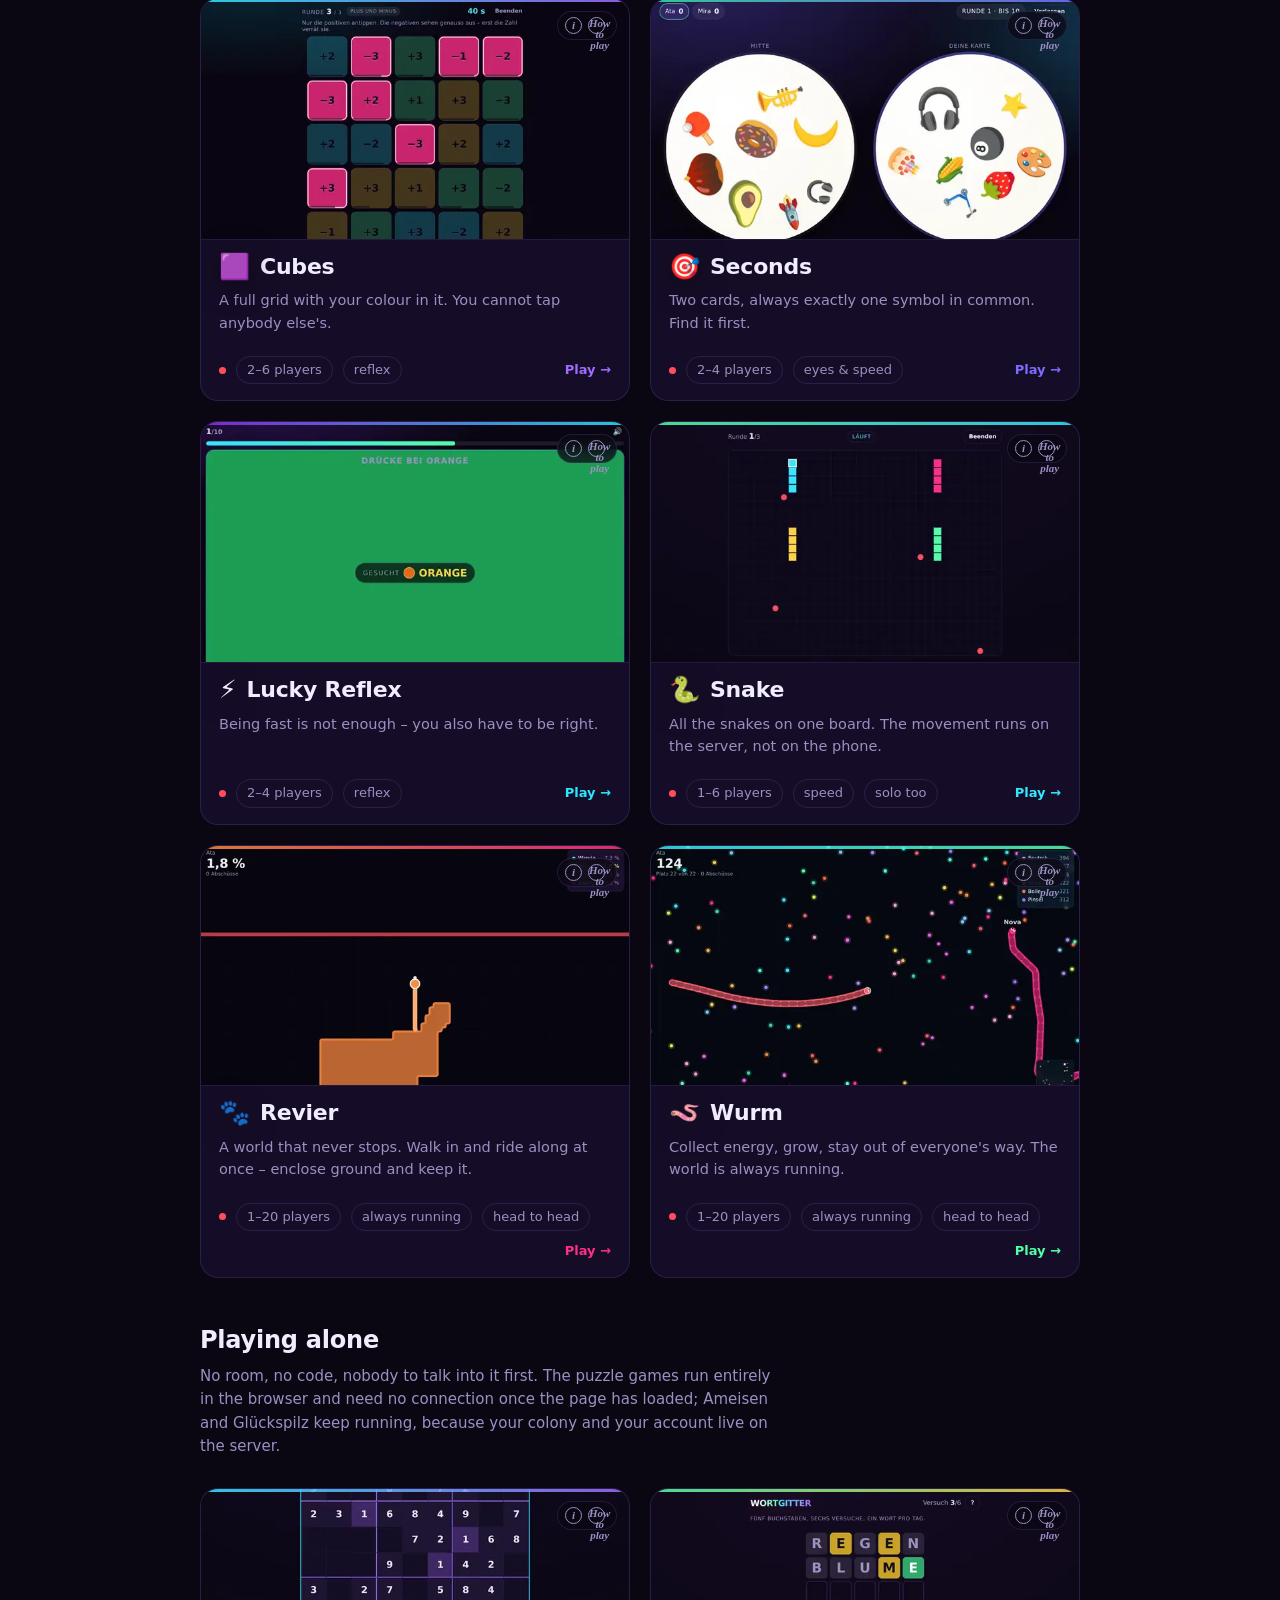
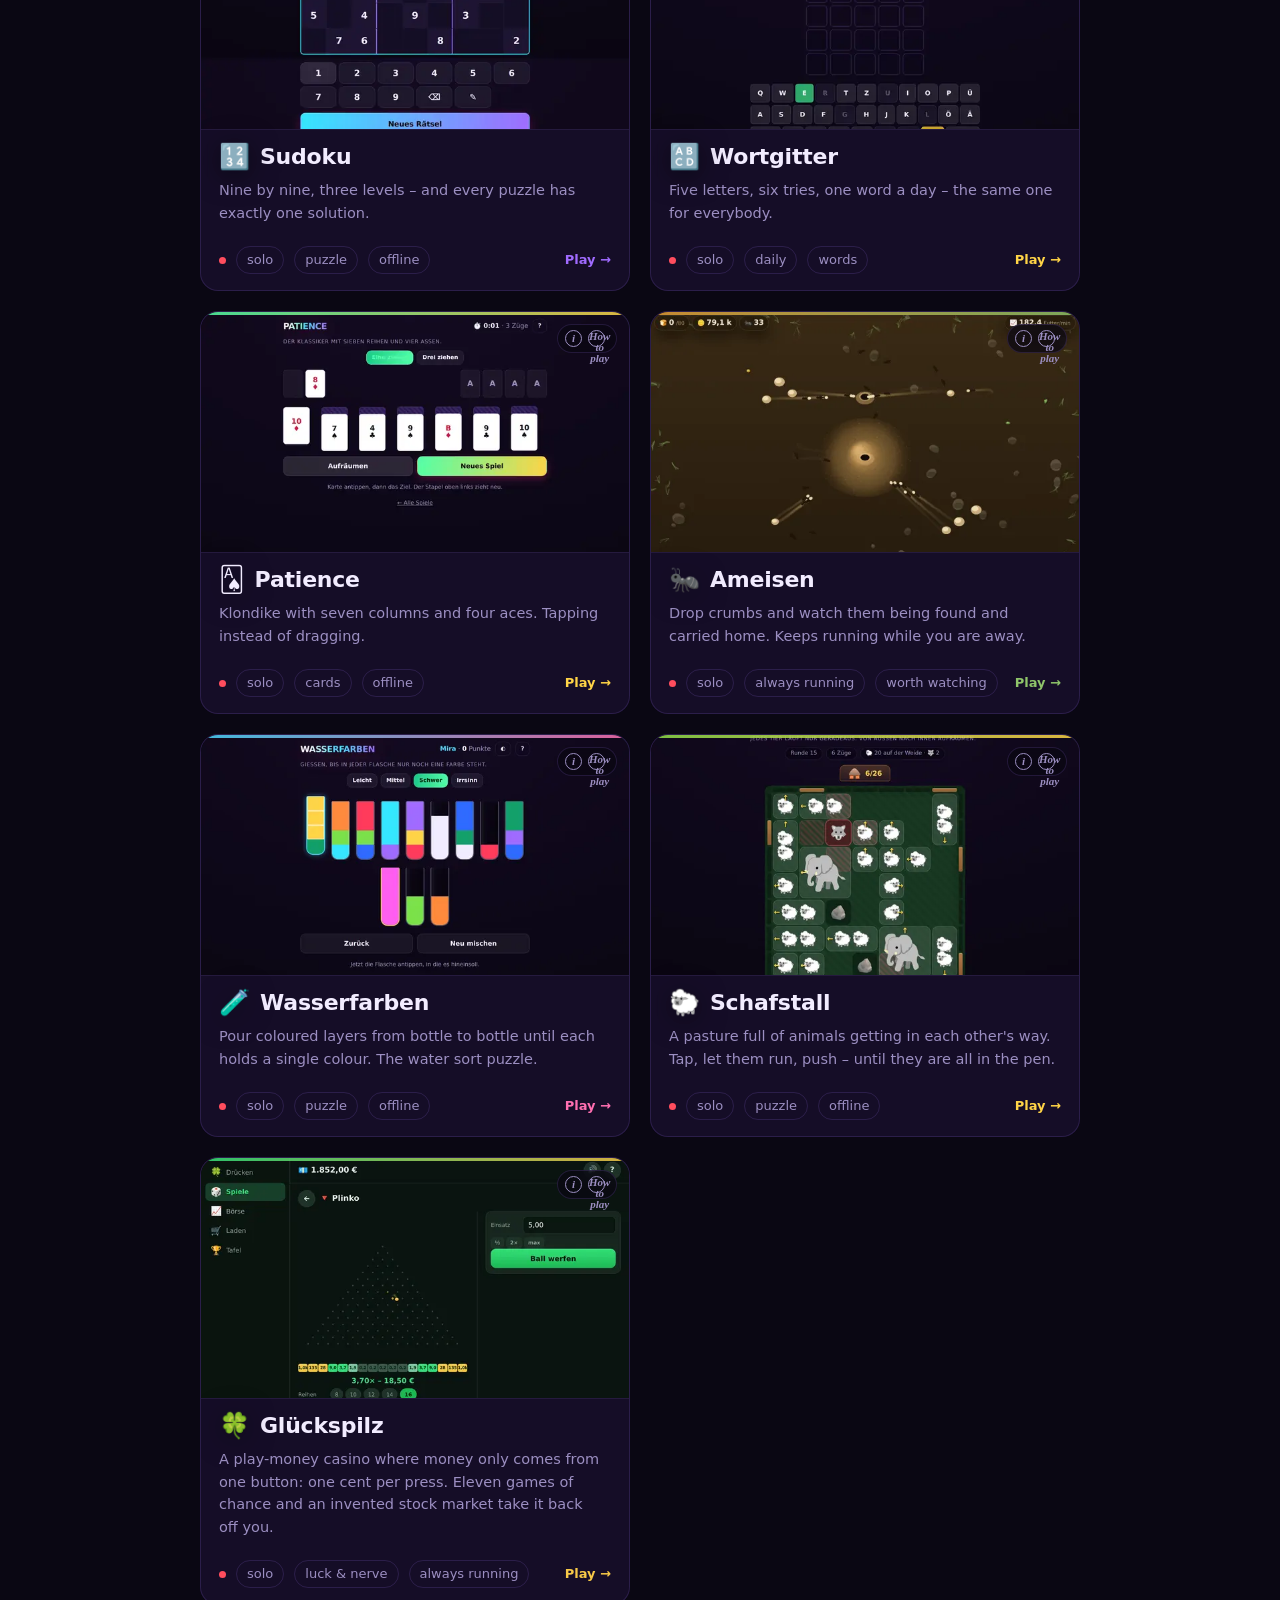
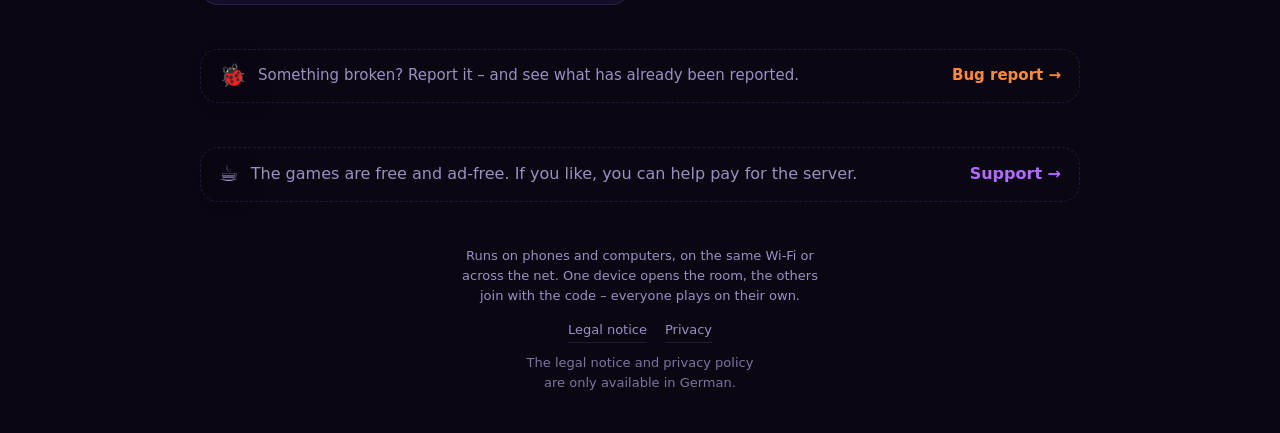
==== commit d0ad8869: "Königsjagd aufgenommen: Kachel, Bild, Proben, Port 8089 Das dreißigste Spiel. Der Rahmen zieht mit: " ====
--- a/spiele/index.html
+++ b/spiele/index.html
@@ -4,7 +4,7 @@
 <meta charset="utf-8">
 <meta name="viewport" content="width=device-width, initial-scale=1, viewport-fit=cover">
 <title data-t="seite.titel">Spiele – inf-zeus.de</title>
-<meta name="description" data-t-attr="content:seite.beschreibung" content="Neunundzwanzig Browserspiele für 1 bis 20 Leute. Ohne Installation, ohne Account.">
+<meta name="description" data-t-attr="content:seite.beschreibung" content="Dreißig Browserspiele für 1 bis 20 Leute. Ohne Installation, ohne Account.">
 <meta name="theme-color" content="#0a0713">
 <link rel="icon" href="data:image/svg+xml,<svg xmlns='http://www.w3.org/2000/svg' viewBox='0 0 100 100'><text y='.9em' font-size='90'>🎲</text></svg>">
 <style>
@@ -691,7 +691,7 @@
     <div data-sprachwahl aria-label="Sprache"></div>
   </div>
   <h1 data-t="seite.h1">Spiele</h1>
-  <p class="sub" data-t-html="seite.sub">Neunundzwanzig Browserspiele für 1 bis 20 Leute. Kein Download, kein Account
+  <p class="sub" data-t-html="seite.sub">Dreißig Browserspiele für 1 bis 20 Leute. Kein Download, kein Account
     – Link teilen, Namen eintippen, los.</p>
 </header>
 
@@ -1231,6 +1231,36 @@
         <li data-t-html="k.paare.s4">Passen sie zusammen, gehören sie dir – und du bist noch mal dran.</li>
         <li data-t-html="k.paare.s5">Passen sie nicht, bleiben sie kurz offen liegen, damit sich alle die Stelle merken können.</li>
         <li data-t-html="k.paare.s6">Wer am Ende die meisten Paare hat, gewinnt.</li>
+    </template>
+  </article>
+
+  <article class="game" style="--accent:#e9c46a; --accent2:#a06bff;"
+           data-spiel="koenigsjagd" data-heimat="gruppe-ruhe" data-platz="5" data-bild="bilder/koenigsjagd-spiel.webp">
+    <button class="info" type="button" data-t-attr="aria-label:ui.anleitungLabel" aria-label="Wie Königsjagd gespielt wird"><span aria-hidden="true">i</span><span data-t="ui.anleitung">Anleitung</span></button>
+    <a class="game-link" href="/koenigsjagd/">
+      <img class="schnappschuss" src="bilder/klein/koenigsjagd-spiel.webp" alt="Bildschirmfoto aus einer Partie Königsjagd"
+           width="640" height="435" loading="lazy" decoding="async">
+      <div class="kopf">
+        <span class="icon" aria-hidden="true">♟️</span>
+        <h3>Königsjagd</h3>
+      </div>
+      <p class="kurz" data-t-html="k.koenigsjagd.kurz">Schach, aber der König wird geschlagen – und vorher suchst du dir fünf Karten aus.</p>
+      <p class="lang" data-t-html="k.koenigsjagd.lang">Ganz normales Schach mit drei Zutaten: Es gibt kein Matt, der König wird geschlagen. Jeder Zug kostet Mana – ein Bauer 1, die Dame 5 –, und wer genug davon hat, bewegt mehrere Figuren in einem Zug. Dazu Karten, die du vor der Partie aus je drei zur Wahl gestellten aussuchst: Bauern, die wie Damen ziehen, Läufer, die durch Figuren hindurchschlagen, ein Schild für den König, eine Übernahme gegnerischer Figuren. Auf dem Brett liegen Sonderfelder, die Karten, Mana oder einen zweiten Zug verschenken.</p>
+      <div class="meta">
+        <span class="dot" data-status></span>
+        <span class="tag" data-t-html="tag.p2">2 Spieler</span>
+        <span class="tag" data-t-html="tag.karten">Karten</span>
+        <span class="tag" data-t-html="tag.gegeneinander">Gegeneinander</span>
+        <span class="go" data-t="ui.spielen">Spielen →</span>
+      </div>
+    </a>
+    <template class="ablauf">
+        <li data-t-html="k.koenigsjagd.s1">Raum aufmachen, Link an den Gegner. Zwei Leute, zwei Geräte – die Farben werden gewürfelt.</li>
+        <li data-t-html="k.koenigsjagd.s2">Fünfmal drei Karten, jedes Mal eine behalten. Beide wählen gleichzeitig und sehen die Wahl des anderen nicht.</li>
+        <li data-t-html="k.koenigsjagd.s3">Jeder Zug bringt drei Mana, höchstens zwölf liegen auf der Bank. Bauer 1, Springer und Läufer 2, Turm 3, Dame 5, König 1.</li>
+        <li data-t-html="k.koenigsjagd.s4">Reicht das Mana, ziehen mehrere Figuren in einem Zug – aber jede nur einmal. Karten kosten ebenfalls Mana.</li>
+        <li data-t-html="k.koenigsjagd.s5">Sonderfelder liegen gespiegelt: 🃏 eine Karte, 💎 drei Mana, ⚡ noch ein Zug, 🌀 wirft die Figur woandershin, 🛡️ macht sie unschlagbar.</li>
+        <li data-t-html="k.koenigsjagd.s6">Kein Schach, kein Matt, kein Patt: Es gewinnt, wer den gegnerischen König schlägt.</li>
     </template>
   </article>
 </main>
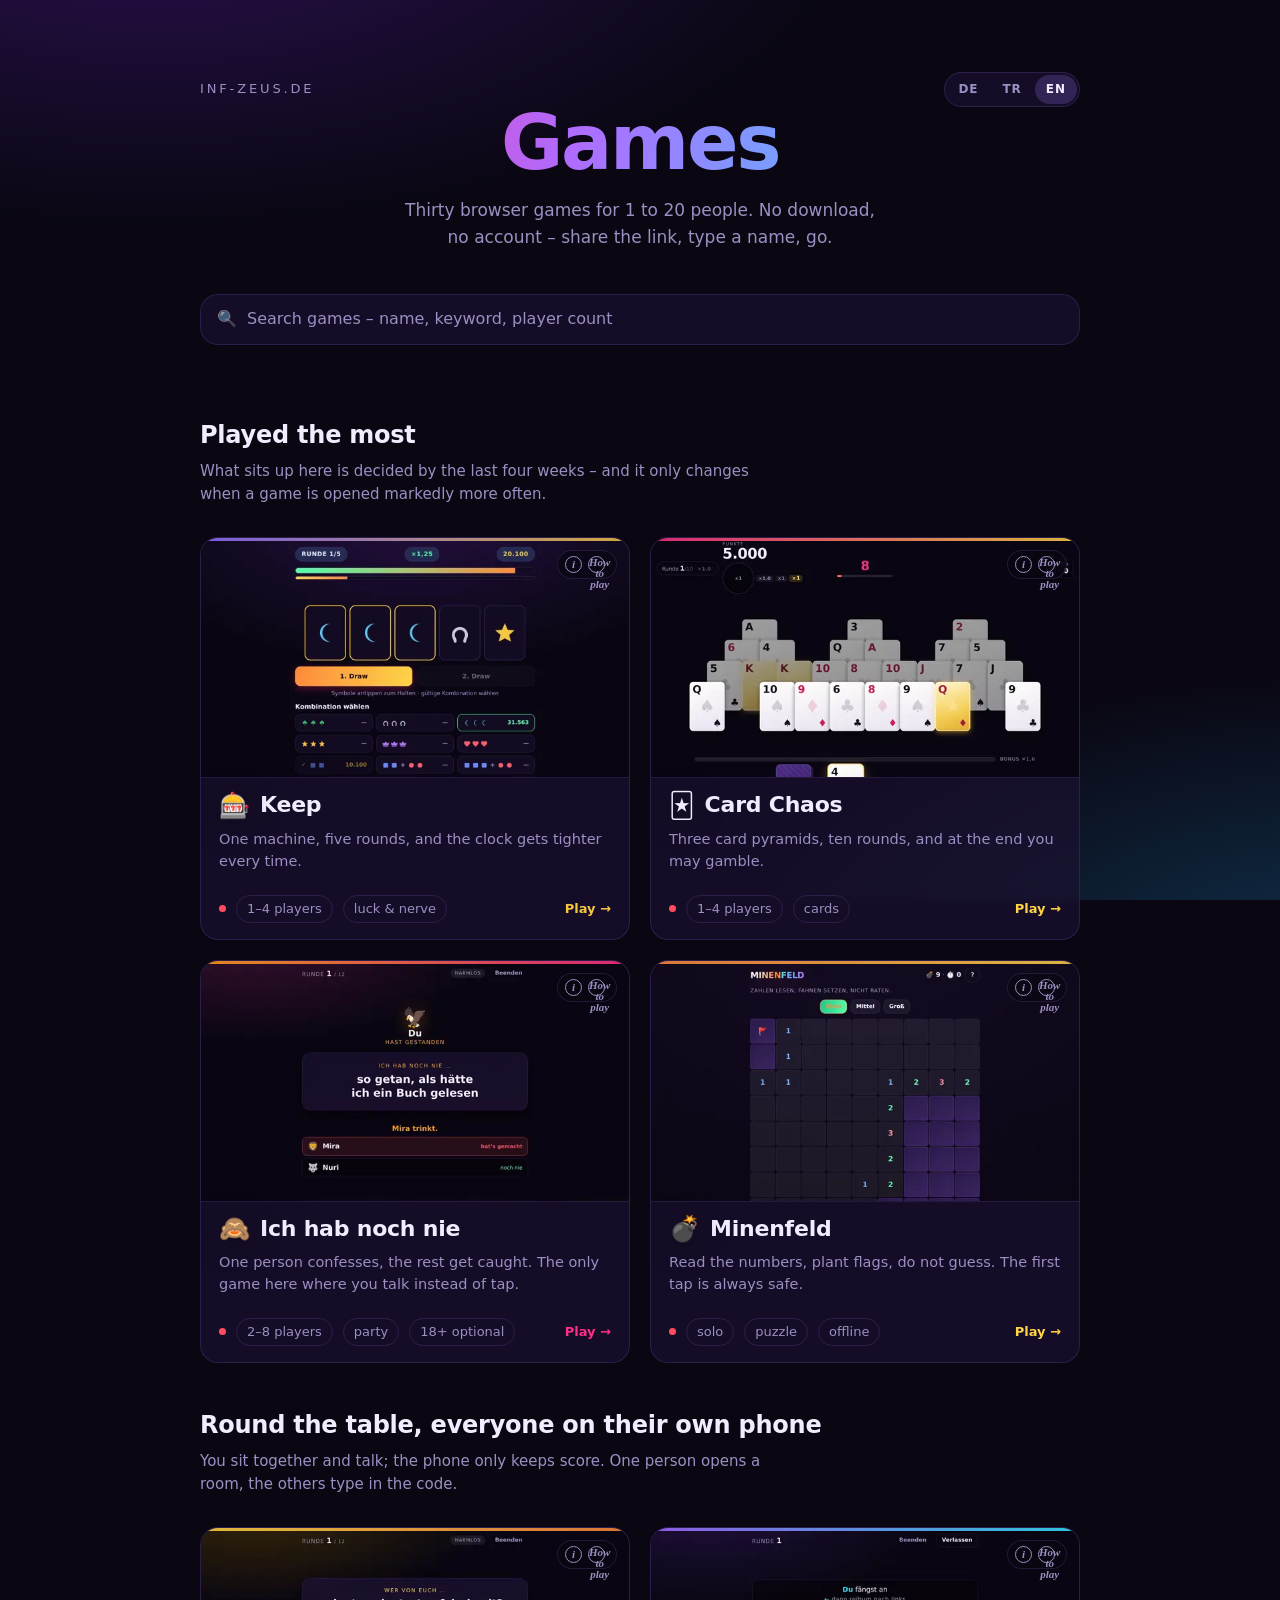
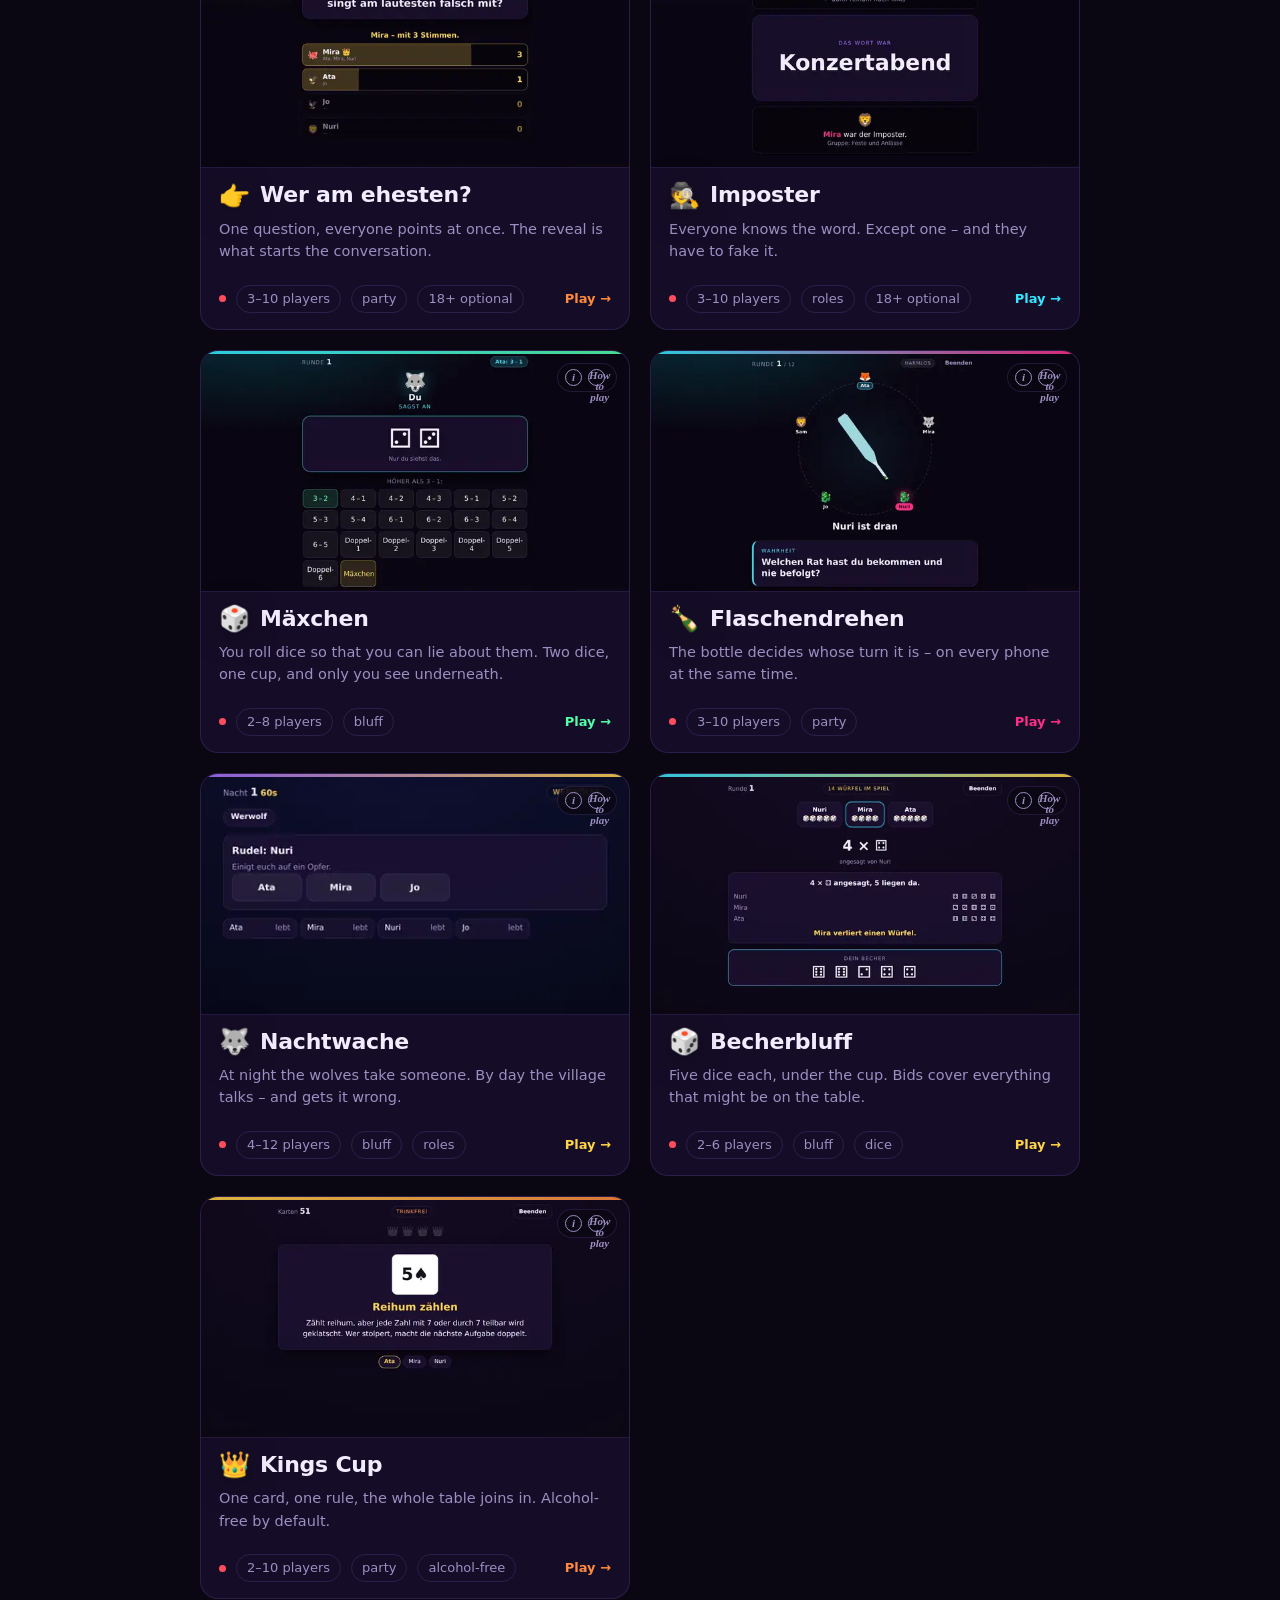
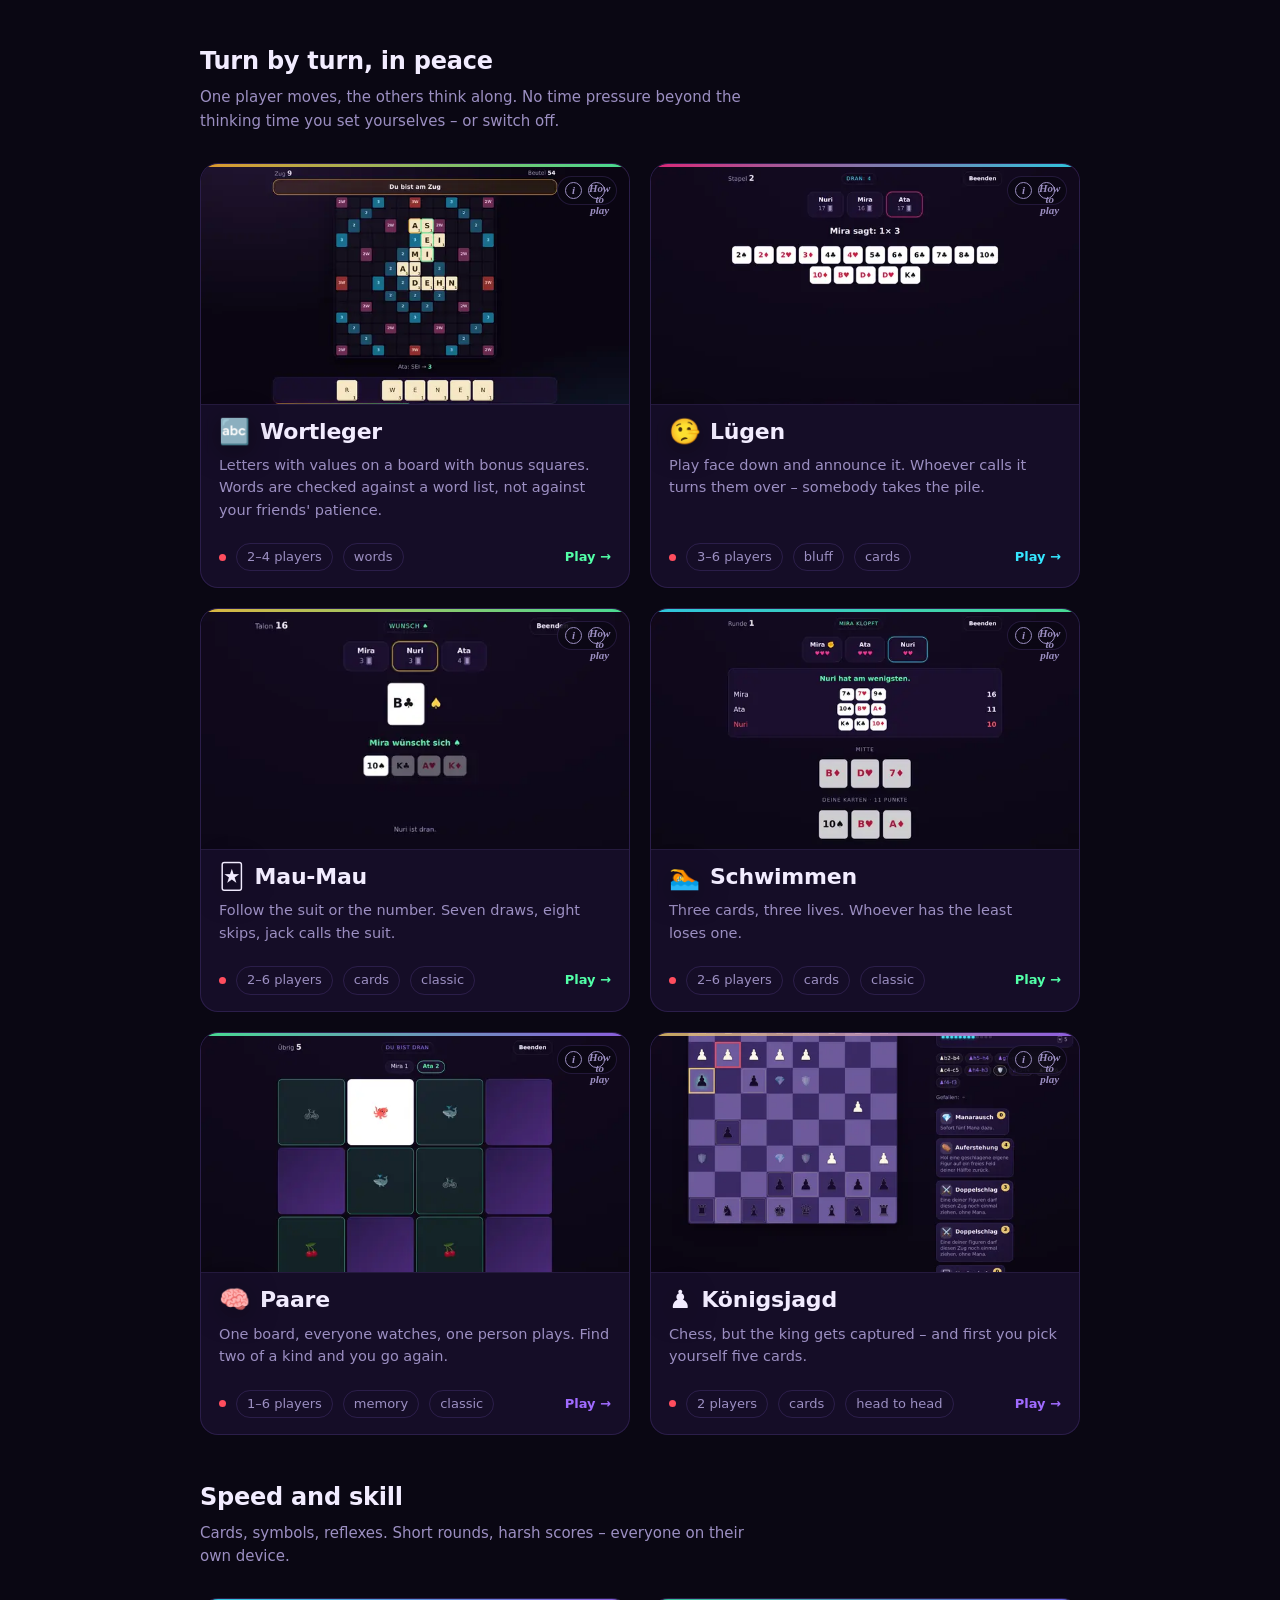
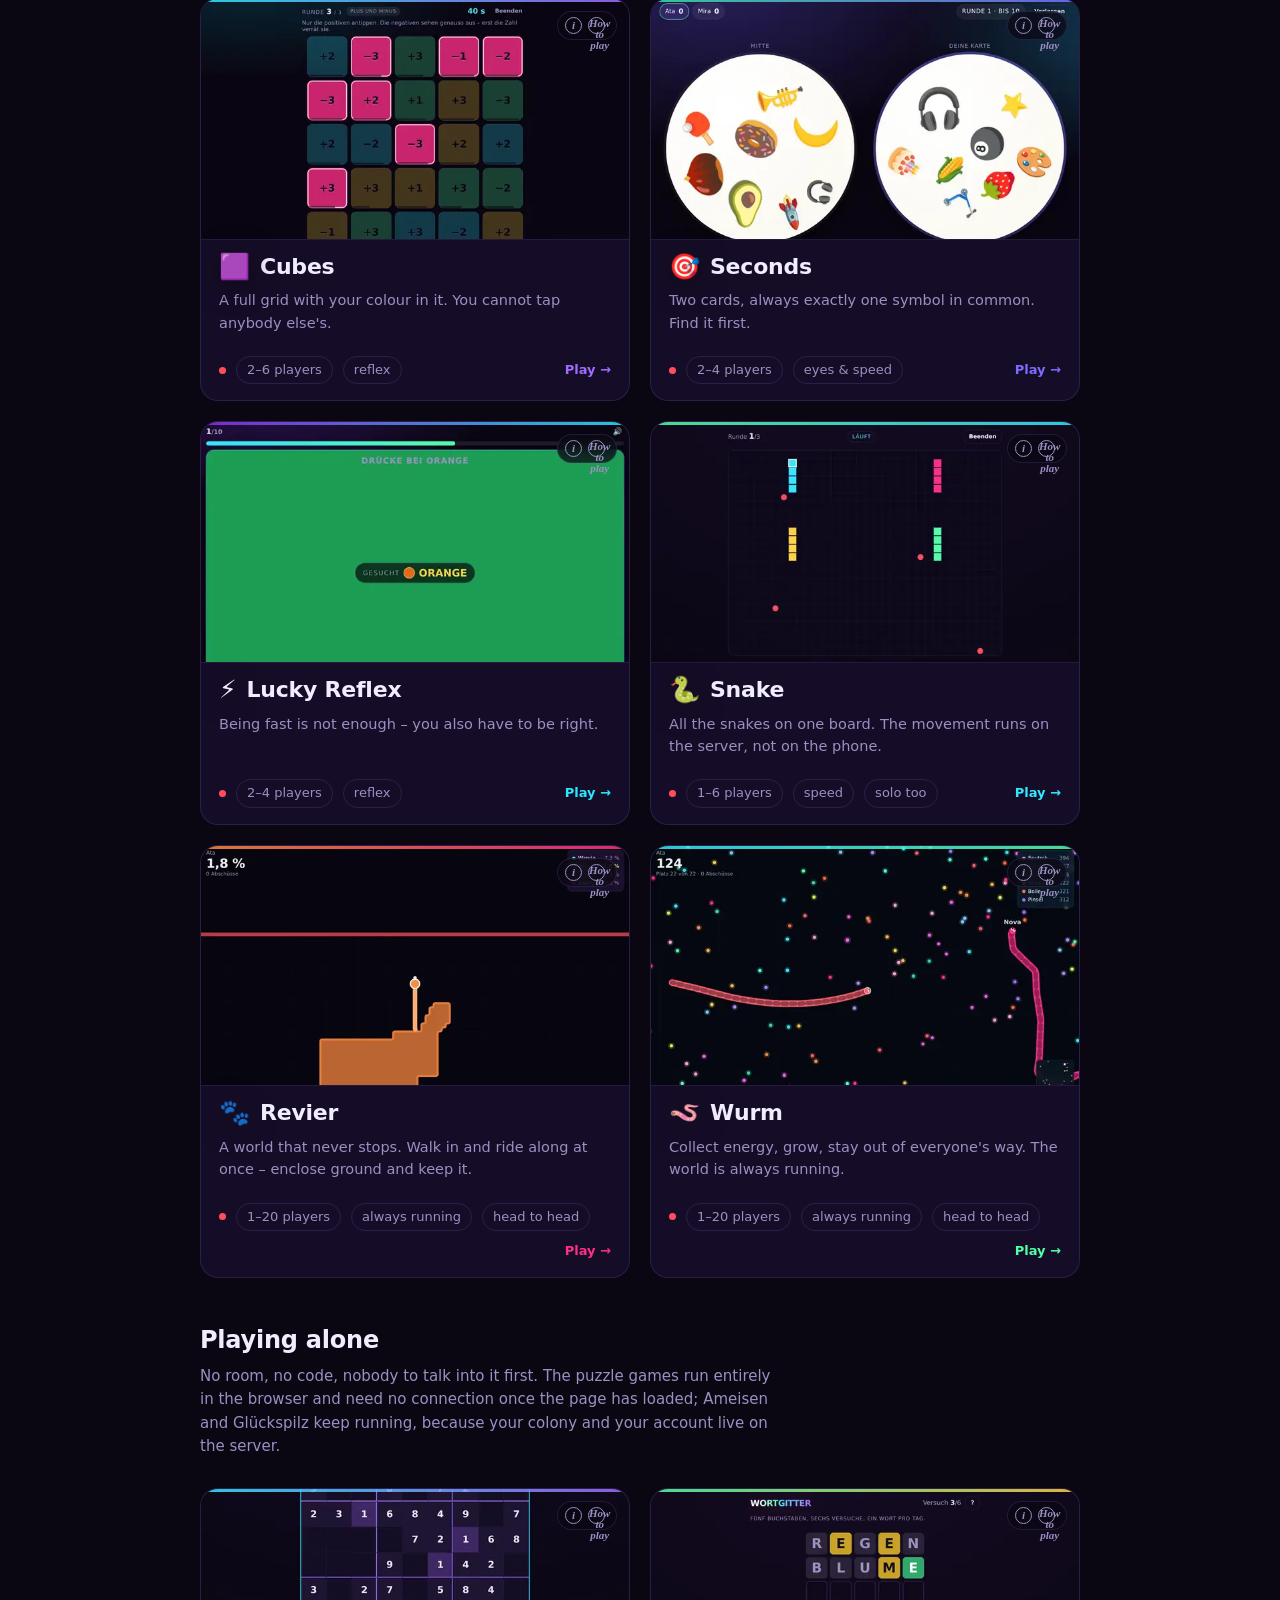
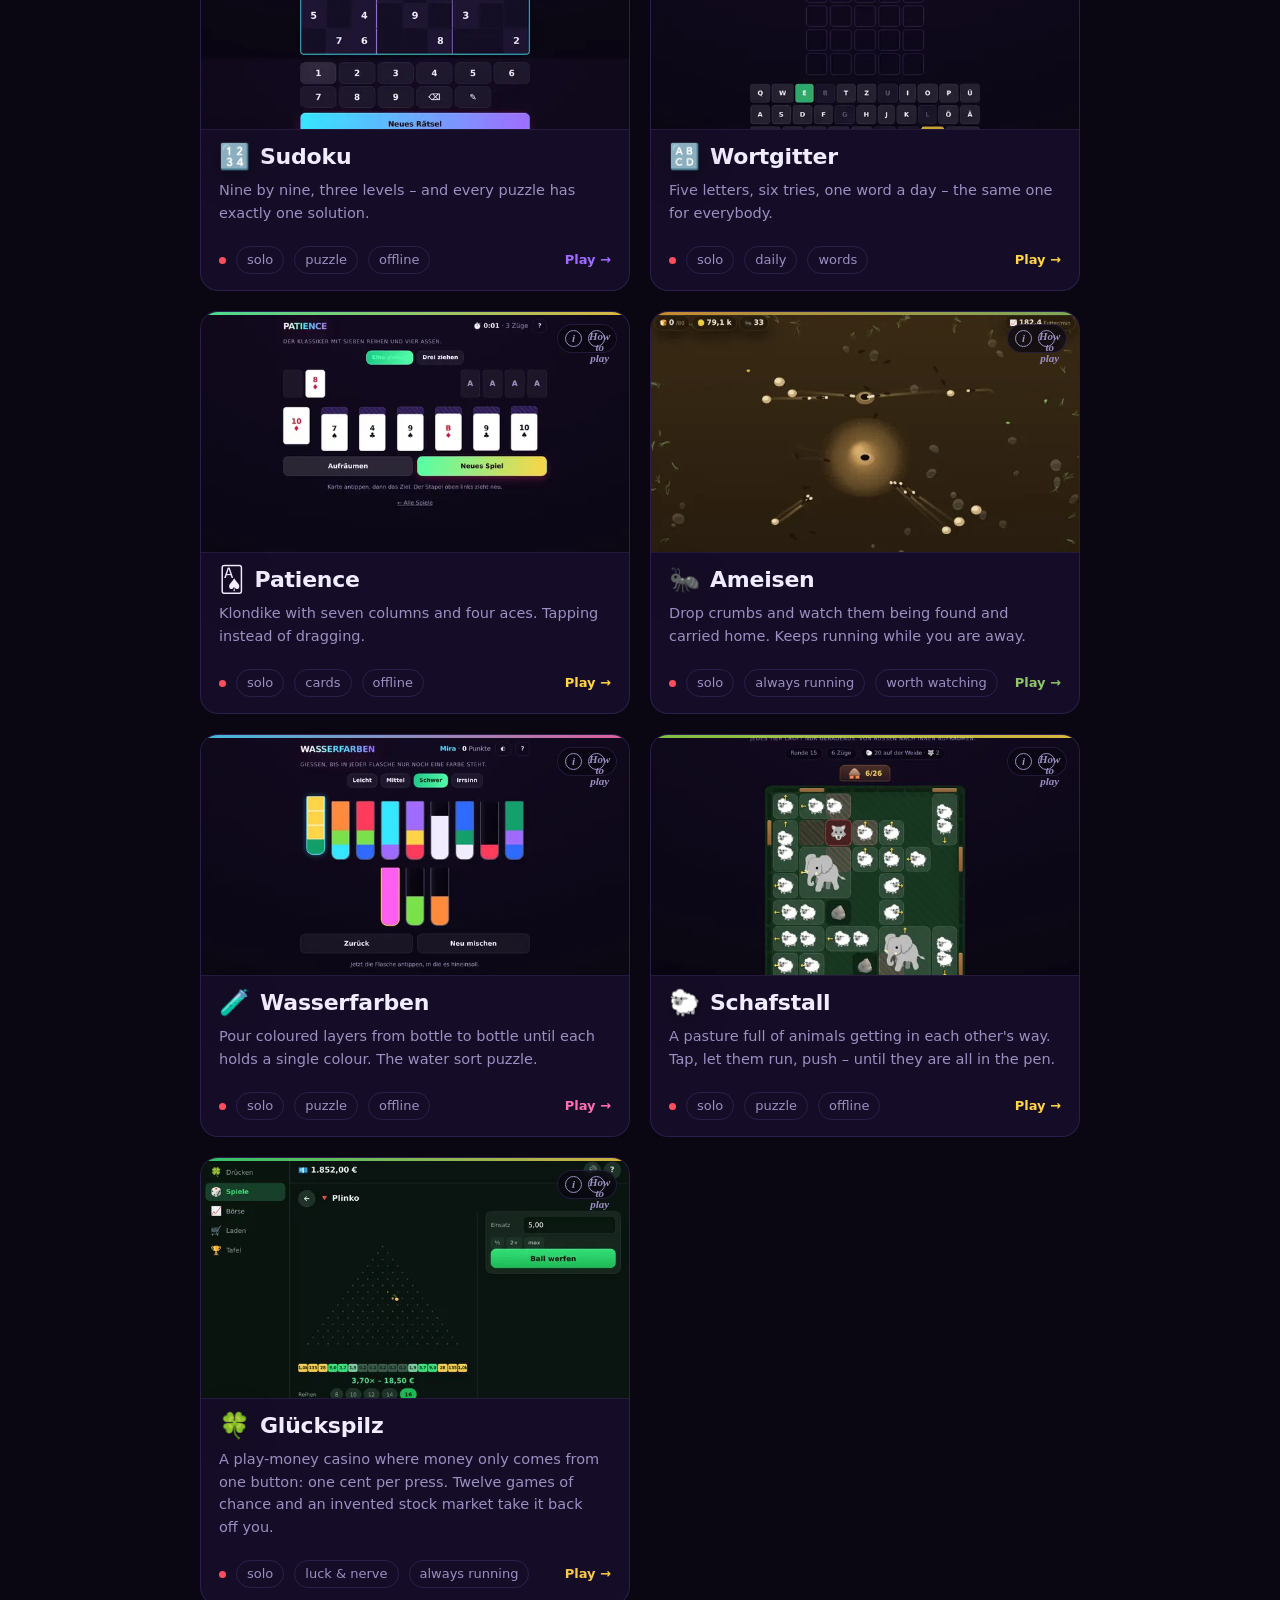
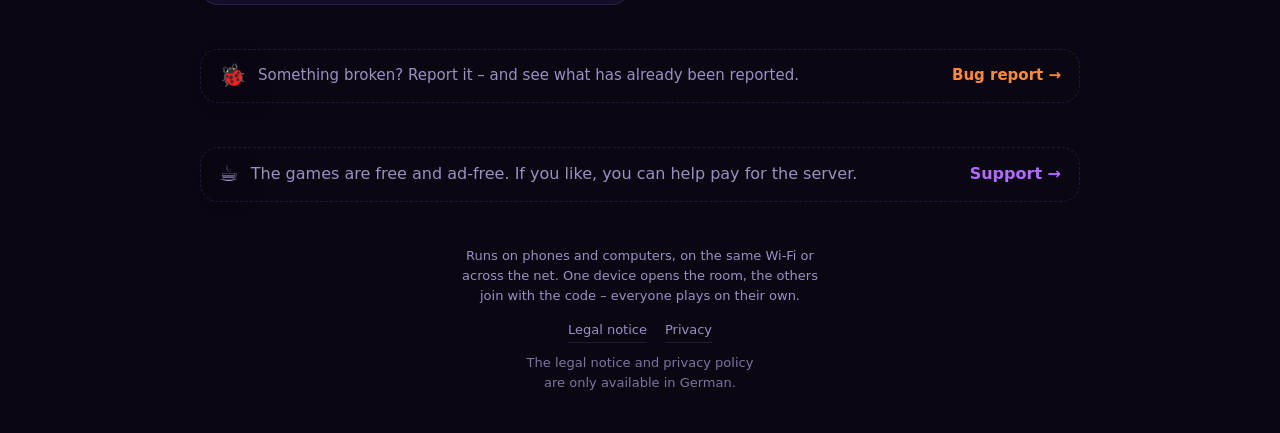
==== commit cbf56c2c: "Glueckspilz: Pharao in der Browserprobe und auf der Kachel Zum zwoelften Kasinospiel (Ordner-Repo `g" ====
--- a/spiele/index.html
+++ b/spiele/index.html
@@ -1662,8 +1662,8 @@
         <span class="icon" aria-hidden="true">🍀</span>
         <h3>Glückspilz</h3>
       </div>
-      <p class="kurz" data-t-html="k.glueckspilz.kurz">Ein Spielgeld-Kasino, in dem Geld nur an einem Knopf entsteht: ein Cent je Druck. Elf Glücksspiele und eine erfundene Börse nehmen es dir wieder ab.</p>
-      <p class="lang" data-t-html="k.glueckspilz.lang">Hier läuft kein echtes Geld – es gibt keine Einzahlung, keine Auszahlung und nichts, was man mitnehmen könnte. Alles fängt an einem großen grünen Knopf an: ein Druck, ein Cent. Wer schnell drückt, hält die Schwungleiste oben und bekommt mehr; im Laden gibt es Stufen zu kaufen, deren Preis sich mit jeder verdreifacht, damit der Knopf nie überflüssig wird. Über Nacht sammelt sich ein kleiner Betrag an. Das Verdiente kann man dann in elf Glücksspielen verzocken – Plinko, Mines, Crash, Dice, Limbo, Drachenturm, Flip, Diamanten, Bars, Keno, Fallobst – oder an einer Börse mit acht erfundenen Firmen, deren Kurse Trends, ruhige und wilde Phasen und Nachrichten kennen. Dort lässt sich der Hebel bis auf das Hundertfache stellen; fällt der Wert auf null, ist die Position weg, auch wenn gerade niemand hinsieht. Die Auszahlungsquote liegt überall knapp unter 97 %, und jeder einzelne Wurf lässt sich hinterher nachrechnen: der Hash der Server-Saat steht vorher da. Ein Konto mit Namen und Passwort gehört dazu – ohne wäre der Spielstand nach dem nächsten geleerten Browser weg.</p>
+      <p class="kurz" data-t-html="k.glueckspilz.kurz">Ein Spielgeld-Kasino, in dem Geld nur an einem Knopf entsteht: ein Cent je Druck. Zwölf Glücksspiele und eine erfundene Börse nehmen es dir wieder ab.</p>
+      <p class="lang" data-t-html="k.glueckspilz.lang">Hier läuft kein echtes Geld – es gibt keine Einzahlung, keine Auszahlung und nichts, was man mitnehmen könnte. Alles fängt an einem großen grünen Knopf an: ein Druck, ein Cent. Wer schnell drückt, hält die Schwungleiste oben und bekommt mehr; im Laden gibt es Stufen zu kaufen, deren Preis sich mit jeder verdreifacht, damit der Knopf nie überflüssig wird. Über Nacht sammelt sich ein kleiner Betrag an. Das Verdiente kann man dann in zwölf Glücksspielen verzocken – Plinko, Mines, Crash, Dice, Limbo, Drachenturm, Flip, Diamanten, Bars, Keno, Fallobst, Pharao – oder an einer Börse mit acht erfundenen Firmen, deren Kurse Trends, ruhige und wilde Phasen und Nachrichten kennen. Dort lässt sich der Hebel bis auf das Hundertfache stellen; fällt der Wert auf null, ist die Position weg, auch wenn gerade niemand hinsieht. Die Auszahlungsquote liegt überall knapp unter 97 %, und jeder einzelne Wurf lässt sich hinterher nachrechnen: der Hash der Server-Saat steht vorher da. Ein Konto mit Namen und Passwort gehört dazu – ohne wäre der Spielstand nach dem nächsten geleerten Browser weg.</p>
       <div class="meta">
         <span class="dot" data-status></span>
         <span class="tag" data-t-html="tag.allein">allein</span>
@@ -1677,7 +1677,7 @@
         <li data-t-html="k.glueckspilz.s2">Der Knopf ist die einzige Quelle: ein Druck, ein Cent. Schnelles Drücken füllt die Schwungleiste und zahlt bis zum Zweieinhalbfachen.</li>
         <li data-t-html="k.glueckspilz.s3">Im Laden warten fünf Stufen: ein besserer Daumen, ein Heinzelmännchen, das mitdrückt, Feuereifer für die Schwungleiste, ein Sparstrumpf für die Nacht und ein Kleebeet für die Glücksbringer. Jede Stufe kostet gut das Dreifache der vorigen.</li>
         <li data-t-html="k.glueckspilz.s4">Ab und zu fliegt ein Glücksbringer durchs Bild. Antippen: 🍀 und 💰 zahlen sofort, ⚡ verdreifacht den Klickwert, ⭐ hebt jeden Gewinn um die Hälfte, 🎁 gibt drei Freiwetten.</li>
-        <li data-t-html="k.glueckspilz.s5">Elf Spiele nehmen das Geld wieder: Plinko, Mines, Crash, Dice, Limbo, Drachenturm, Flip, Diamanten, Bars, Keno, Fallobst. Überall kommen im Mittel knapp 97 von 100 Euro zurück – auf Dauer verliert man also, und genau so ist ein Kasino gebaut.</li>
+        <li data-t-html="k.glueckspilz.s5">Zwölf Spiele nehmen das Geld wieder: Plinko, Mines, Crash, Dice, Limbo, Drachenturm, Flip, Diamanten, Bars, Keno, Fallobst, Pharao. Überall kommen im Mittel knapp 97 von 100 Euro zurück – auf Dauer verliert man also, und genau so ist ein Kasino gebaut.</li>
         <li data-t-html="k.glueckspilz.s6">An der Börse stehen acht erfundene Firmen. Die Kurse sind kein Münzwurf: es gibt Trends, ruhige und wilde Phasen, Nachrichten und einen Markt, der alle zugleich bewegt. Der Hebel geht bis 100 – und fällt der Wert auf null, ist die Position weg, auch wenn du gerade nicht hinsiehst.</li>
         <li data-t-html="k.glueckspilz.s7">Jeder Wurf lässt sich nachrechnen: unter „Tafel“ steht der Hash der Server-Saat, bevor du spielst. Aufdecken, nachrechnen, neue Saat.</li>
     </template>
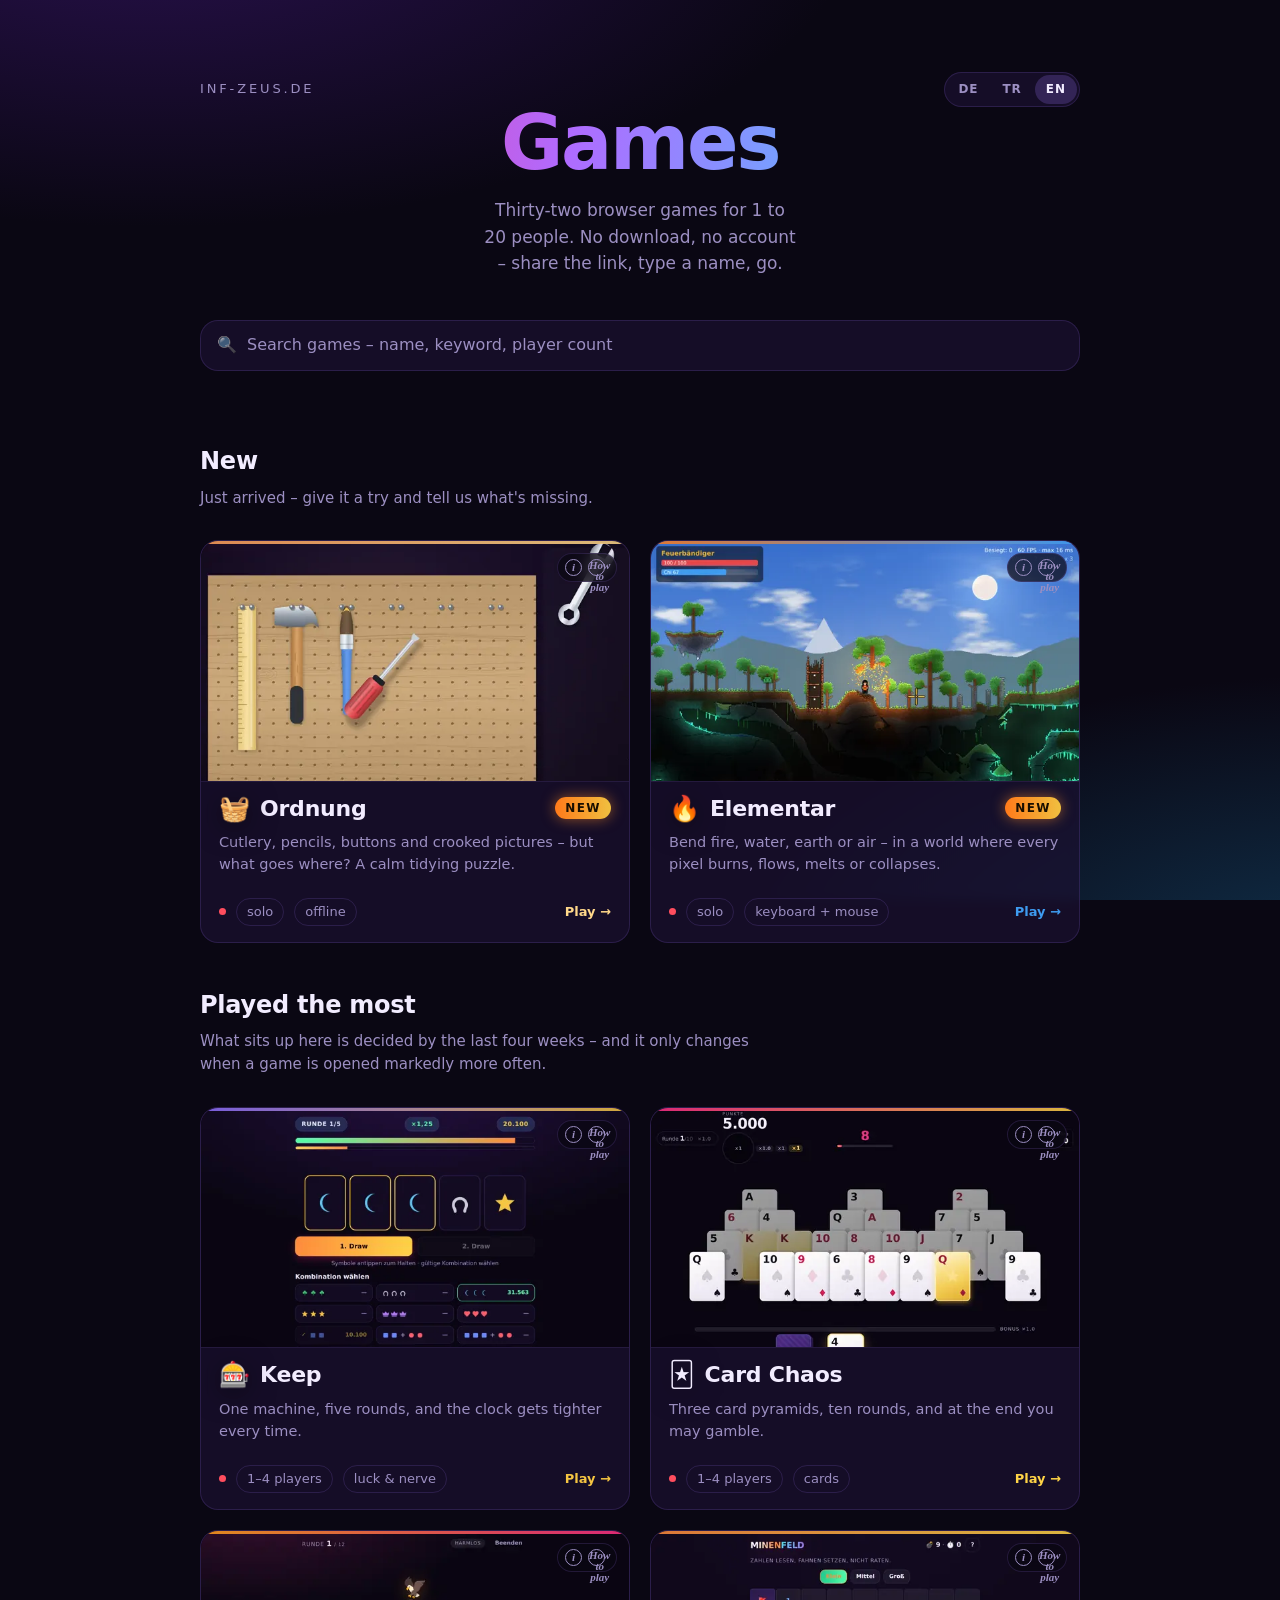
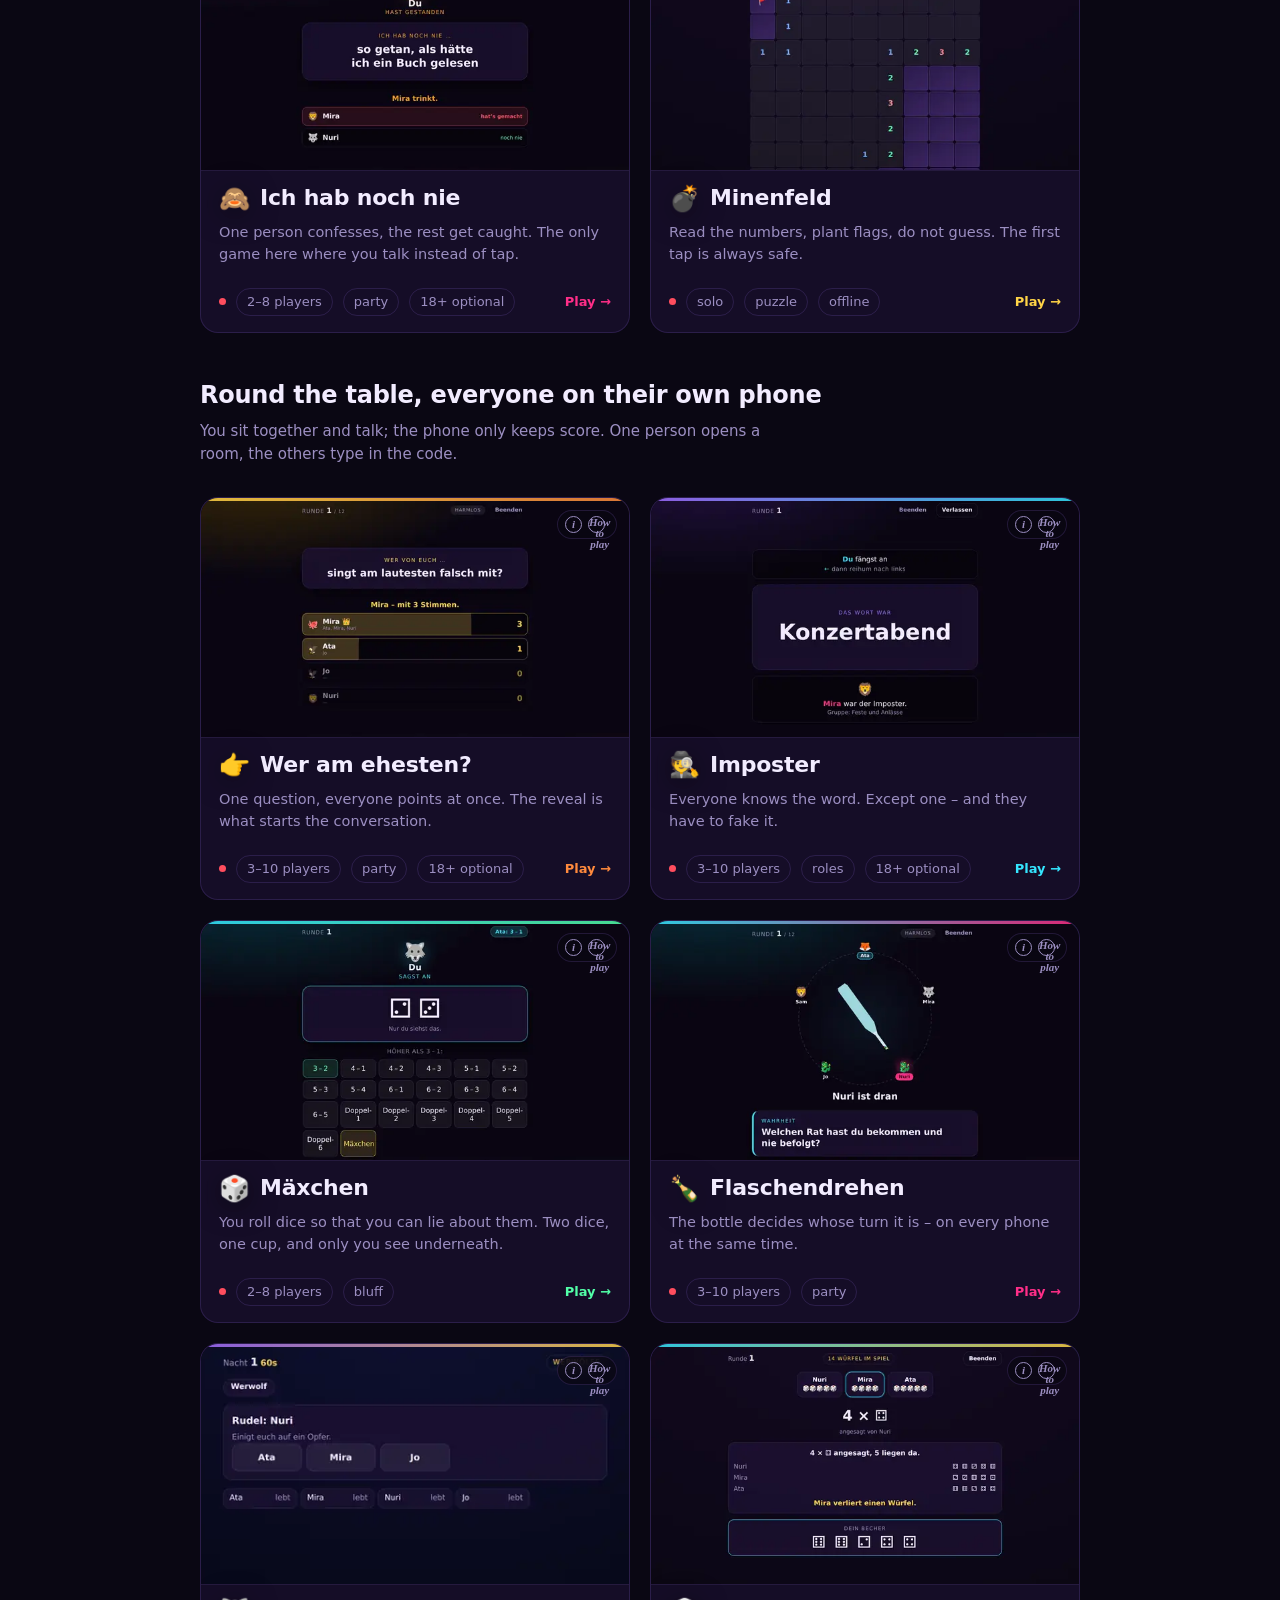
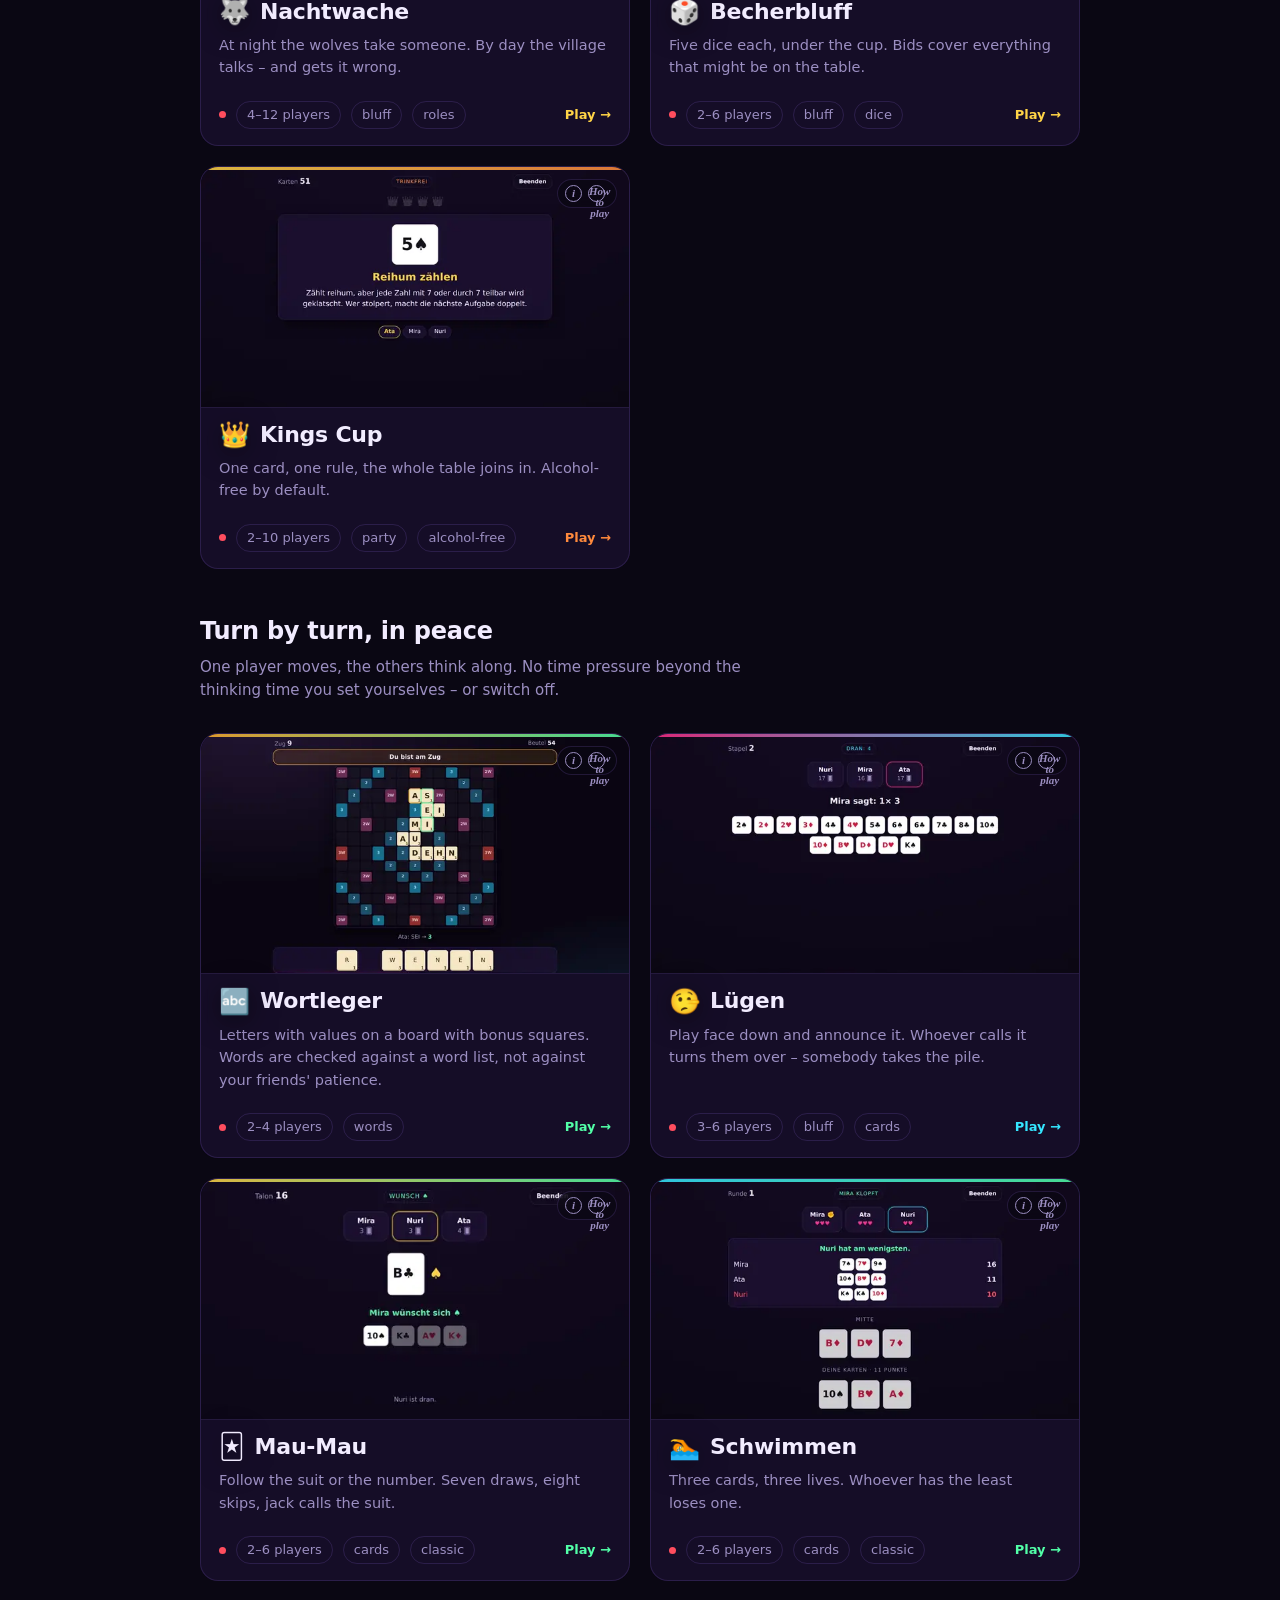
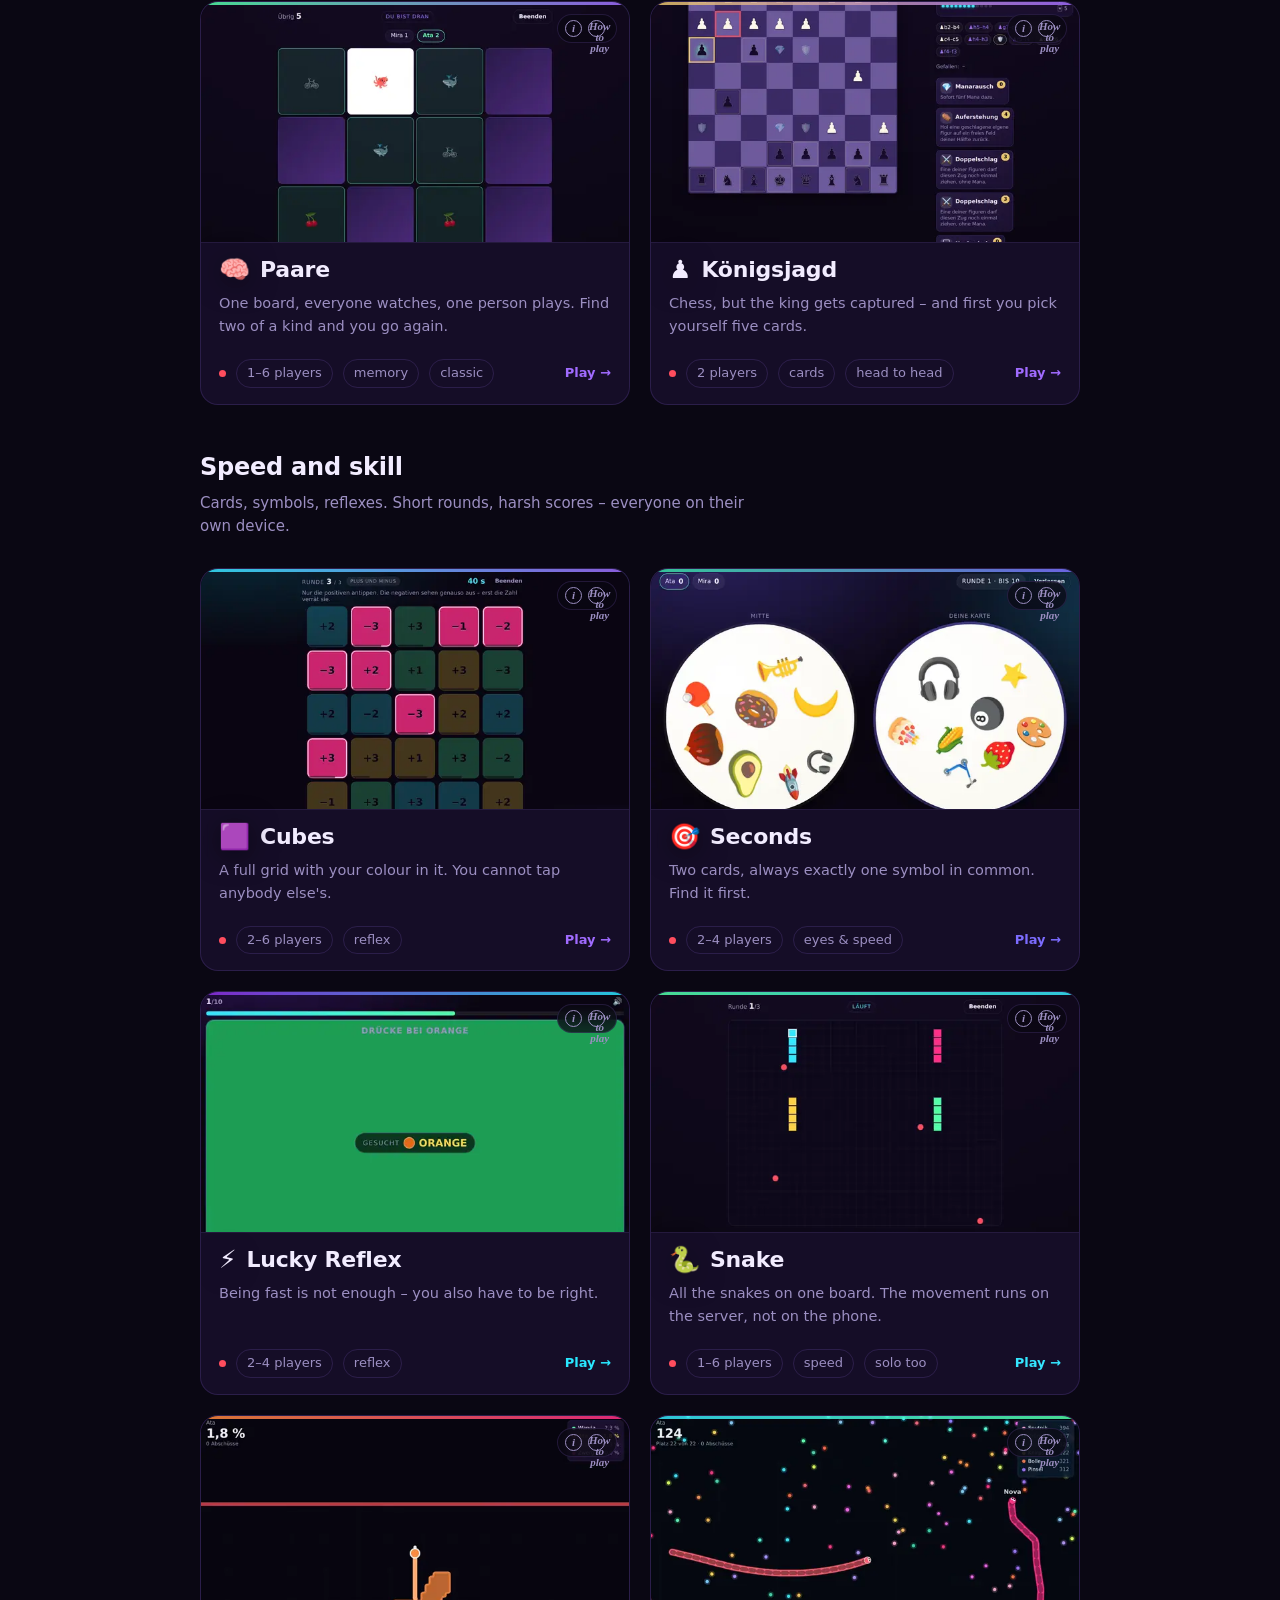
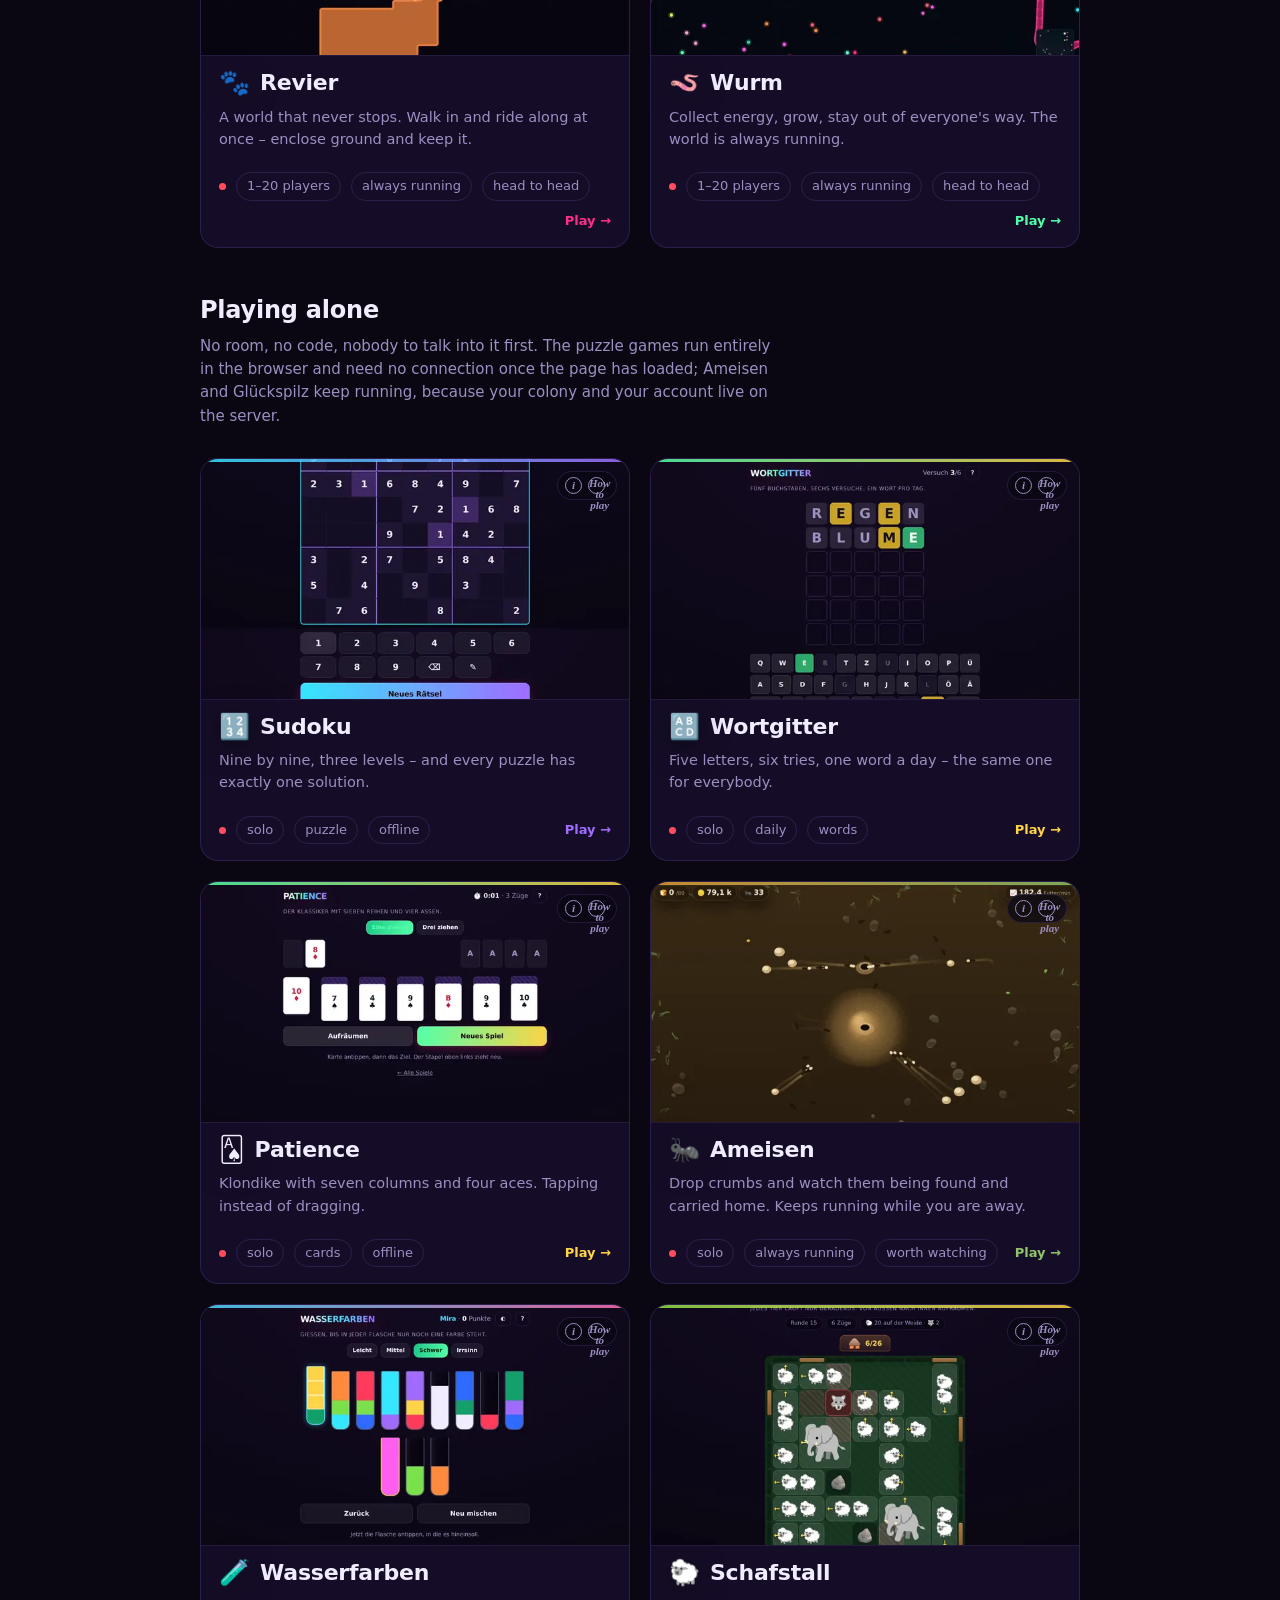
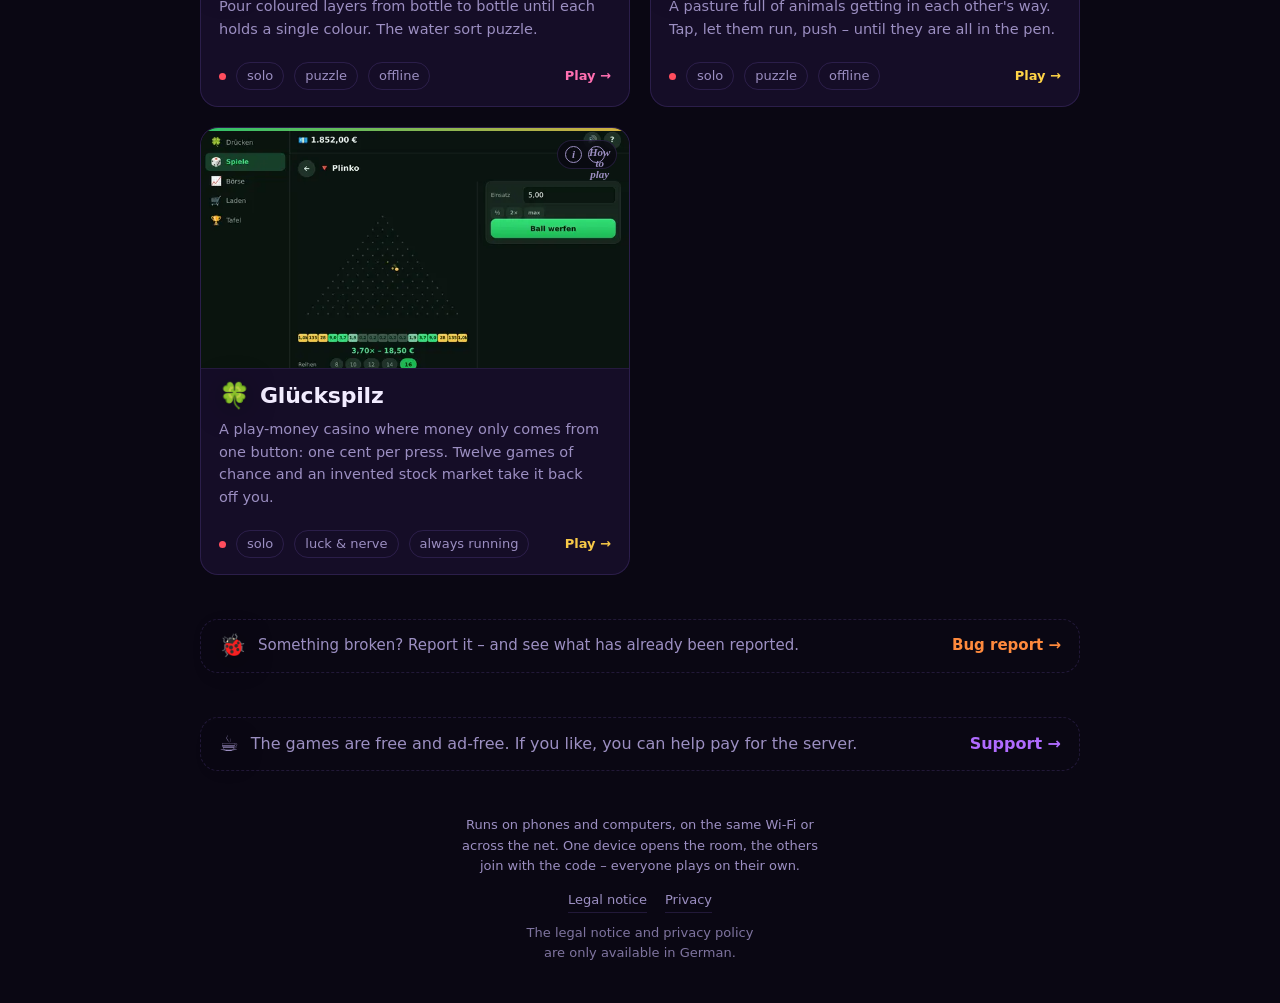
==== commit 4ddedf48: "Stand vom 03.11.2026: Roehre, Platte, Mitbringen, Waechter und Kacheln in Doku und Startseite; Eleme" ====
--- a/spiele/index.html
+++ b/spiele/index.html
@@ -4,7 +4,7 @@
 <meta charset="utf-8">
 <meta name="viewport" content="width=device-width, initial-scale=1, viewport-fit=cover">
 <title data-t="seite.titel">Spiele – inf-zeus.de</title>
-<meta name="description" data-t-attr="content:seite.beschreibung" content="Dreißig Browserspiele für 1 bis 20 Leute. Ohne Installation, ohne Account.">
+<meta name="description" data-t-attr="content:seite.beschreibung" content="Zweiunddreißig Browserspiele für 1 bis 20 Leute. Ohne Installation, ohne Account.">
 <meta name="theme-color" content="#0a0713">
 <link rel="icon" href="data:image/svg+xml,<svg xmlns='http://www.w3.org/2000/svg' viewBox='0 0 100 100'><text y='.9em' font-size='90'>🎲</text></svg>">
 <style>
@@ -435,6 +435,31 @@
 .dot.up { color: #52ffa8; opacity: .8; }
 .dot.down { color: #ff4d5e; opacity: 1; }
 
+/* --- Neu ----------------------------------------------------------------- */
+/* Eigene Kategorie ganz oben fuer frisch dazugekommene Spiele. Die Kachel
+   hat als Heimat „gruppe-neu" (rangfolge.mjs schreibt das beim ersten Lauf
+   hinein) und nimmt deshalb nicht an der Rangliste teil – sonst wuerde die
+   Kategorie leer.
+   Ist ein Spiel nicht mehr neu: Kachel von Hand in ihre Kategorie ziehen,
+   das Abzeichen entfernen und, wenn nichts mehr neu ist, den Abschnitt. */
+.neu {
+  margin-left: auto;
+  padding: 2px 10px;
+  border-radius: 999px;
+  font-size: 12px;
+  font-weight: 800;
+  letter-spacing: .12em;
+  text-transform: uppercase;
+  color: #1a0f00;
+  background: linear-gradient(90deg, #ff7a1a, #f0c040);
+  box-shadow: 0 0 14px rgba(255, 140, 40, .55);
+  animation: neuGlimmen 2.4s ease-in-out infinite;
+}
+@keyframes neuGlimmen {
+  50% { box-shadow: 0 0 22px rgba(255, 170, 60, .85); }
+}
+@media (prefers-reduced-motion: reduce) { .neu { animation: none; } }
+
 /* --- Fehler melden ------------------------------------------------------- */
 
 /* Bewusst keine .game-Kachel: der Bugreport ist kein Spiel und gehört in
@@ -691,7 +716,7 @@
     <div data-sprachwahl aria-label="Sprache"></div>
   </div>
   <h1 data-t="seite.h1">Spiele</h1>
-  <p class="sub" data-t-html="seite.sub">Dreißig Browserspiele für 1 bis 20 Leute. Kein Download, kein Account
+  <p class="sub" data-t-html="seite.sub">Zweiunddreißig Browserspiele für 1 bis 20 Leute. Kein Download, kein Account
     – Link teilen, Namen eintippen, los.</p>
 </header>
 
@@ -705,6 +730,72 @@
   </label>
   <p class="such-info" id="suchErgebnis" role="status" aria-live="polite"></p>
 </div>
+
+<section class="gruppe" aria-labelledby="gruppe-neu">
+  <h2 class="gruppe-titel" id="gruppe-neu" data-t="gruppe.neu.titel">Neu</h2>
+  <p class="gruppe-sub" data-t-html="gruppe.neu.sub">Frisch dazugekommen – probiert es aus und sagt, was fehlt.</p>
+</section>
+
+<main class="raster">
+  <article class="game" style="--accent:#ff9f5a; --accent2:#ffd88a;"
+           data-spiel="ordnung" data-heimat="gruppe-neu" data-platz="0" data-bild="bilder/ordnung-spiel.webp"
+           data-kurz="Besteck, Stifte, Knöpfe und schiefe Bilder – aber wohin gehört was? Ein ruhiges Aufräumrätsel.">
+    <button class="info" type="button" data-t-attr="aria-label:ui.anleitungLabel" aria-label="Wie Ordnung gespielt wird"><span aria-hidden="true">i</span><span data-t="ui.anleitung">Anleitung</span></button>
+    <a class="game-link" href="/ordnung/">
+      <img class="schnappschuss" src="bilder/klein/ordnung-spiel.webp" alt="Bildschirmfoto aus Ordnung: eine Lochwand, an der die ersten Werkzeuge hängen"
+           width="640" height="435" loading="lazy" decoding="async">
+      <div class="kopf">
+        <span class="icon" aria-hidden="true">🧺</span>
+        <h3>Ordnung</h3>
+        <span class="neu" data-t="ui.neu">Neu</span>
+      </div>
+      <p class="kurz" data-t-html="k.ordnung.kurz">Besteck, Stifte, Knöpfe und schiefe Bilder – aber wohin gehört was? Ein ruhiges Aufräumrätsel.</p>
+      <p class="lang" data-t-html="k.ordnung.lang">Vierzehn kleine Räume voller Unordnung: eine Besteckschublade, eine Werkzeugwand, ein Bücherregal, eine Wäscheleine, ein Gewürzregal. Nirgends steht, was wohin gehört: Nach Länge? Nach Farbe? Paarweise? Erst wenn alles nach der richtigen Ordnung liegt, geht der Raum auf – Ding für Ding mit einem Ton, bis eine kleine Melodie daraus wird. Keine Uhr, und wer nicht weiterkommt, fragt die Glühbirne. Am besten mit Ton.</p>
+      <div class="meta">
+        <span class="dot" data-status></span>
+        <span class="tag" data-t-html="tag.allein">allein</span>
+        <span class="tag" data-t-html="tag.offline">offline</span>
+        <span class="go" data-t="ui.spielen">Spielen →</span>
+      </div>
+    </a>
+    <template class="ablauf">
+        <li data-t-html="k.ordnung.s1">Alles liegt durcheinander. <b>Zieh jedes Ding</b> an einen Platz – nah genug, dann legt es sich hinein.</li>
+        <li data-t-html="k.ordnung.s2">Wohin was gehört, <b>steht nirgends</b>. Erst wenn alles nach einer Ordnung liegt, geht der Raum auf.</li>
+        <li data-t-html="k.ordnung.s3">Falsch? Wieder herausnehmen – auf einen <b>besetzten Platz</b> gelegt, tauschen die beiden. Schiefes ziehst du gerade.</li>
+        <li data-t-html="k.ordnung.s4">Nicht weiter? <b>💡</b> verrät die Ordnung des Raums. Über <b>☰</b> springst du in jeden der vierzehn Räume.</li>
+    </template>
+  </article>
+  <article class="game" style="--accent:#ff7a1a; --accent2:#3e9bf0;"
+           data-spiel="elementar" data-heimat="gruppe-neu" data-platz="1" data-bild="bilder/elementar-spiel.webp"
+           data-kurz="Feuer, Wasser, Erde oder Luft bändigen – in einer Welt, in der jedes Pixel brennt, fließt, schmilzt oder einstürzt.">
+    <button class="info" type="button" data-t-attr="aria-label:ui.anleitungLabel" aria-label="Wie Elementar gespielt wird"><span aria-hidden="true">i</span><span data-t="ui.anleitung">Anleitung</span></button>
+    <a class="game-link" href="/elementar/">
+      <img class="schnappschuss" src="bilder/klein/elementar-spiel.webp" alt="Bildschirmfoto aus einer Partie Elementar"
+           width="640" height="435" loading="lazy" decoding="async">
+      <div class="kopf">
+        <span class="icon" aria-hidden="true">🔥</span>
+        <h3>Elementar</h3>
+        <span class="neu" data-t="ui.neu">Neu</span>
+      </div>
+      <p class="kurz" data-t-html="k.elementar.kurz">Feuer, Wasser, Erde oder Luft bändigen – in einer Welt, in der jedes Pixel brennt, fließt, schmilzt oder einstürzt.</p>
+      <p class="lang" data-t-html="k.elementar.lang">Eine seitlich endlose Pixelwelt mit Wäldern, Wüsten, Schneeland, Gebirge und tiefen Höhlen – jede Zelle ist Sand, Wasser, Stein, Lava oder etwas anderes und verhält sich auch so. Du wählst ein Element und kämpfst gegen Schleime, Fledermäuse und Elementgeister: Feuerbälle sprengen Krater, Wasser wird zu Eis, Erde reißt du aus dem Boden, Luftklingen bohren Tunnel. Dazu ein Sandkasten zum Malen mit Lava, Öl und Samen. Läuft am Rechner mit Tastatur und Maus.</p>
+      <div class="meta">
+        <span class="dot" data-status></span>
+        <span class="tag" data-t-html="tag.allein">allein</span>
+        <span class="tag" data-t-html="tag.rechner">Tastatur + Maus</span>
+        <span class="go" data-t="ui.spielen">Spielen →</span>
+      </div>
+    </a>
+    <template class="ablauf">
+        <li data-t-html="k.elementar.s1">Element wählen: <b>Feuer</b>, <b>Wasser</b>, <b>Erde</b> oder <b>Luft</b>. Jedes spielt sich anders und gräbt sich auf seine Weise durch den Fels.</li>
+        <li data-t-html="k.elementar.s2"><b>A/D</b> laufen, <b>W</b> springen – gehalten fliegen Feuer und Luft, im Wasser schwimmt man. Gezielt wird mit der Maus.</li>
+        <li data-t-html="k.elementar.s3">Linke und rechte Maustaste und <b>Q</b> sind die drei Fähigkeiten deines Elements. Was sie tun, steht auf der Auswahlkarte und unten im Bild.</li>
+        <li data-t-html="k.elementar.s4">Jede Fähigkeit kostet Chi. <b>Leertaste halten</b> heißt meditieren: Chi lädt schnell auf, solange stehst du still.</li>
+        <li data-t-html="k.elementar.s5">Monster kommen von selbst. Geister haben ein Element und sind gegen das stärkere schwach: Wasser schlägt Feuer, Feuer Luft, Luft Erde, Erde Wasser.</li>
+        <li data-t-html="k.elementar.s6"><b>Tab</b> schaltet in den Sandkasten: mit 1–0 ein Material wählen und malen. <b>Esc</b> führt zurück zur Auswahl.</li>
+    </template>
+  </article>
+</main>
 
 <section class="gruppe" aria-labelledby="gruppe-beliebt">
   <h2 class="gruppe-titel" id="gruppe-beliebt" data-t="gruppe.beliebt.titel">Am meisten gespielt</h2>
